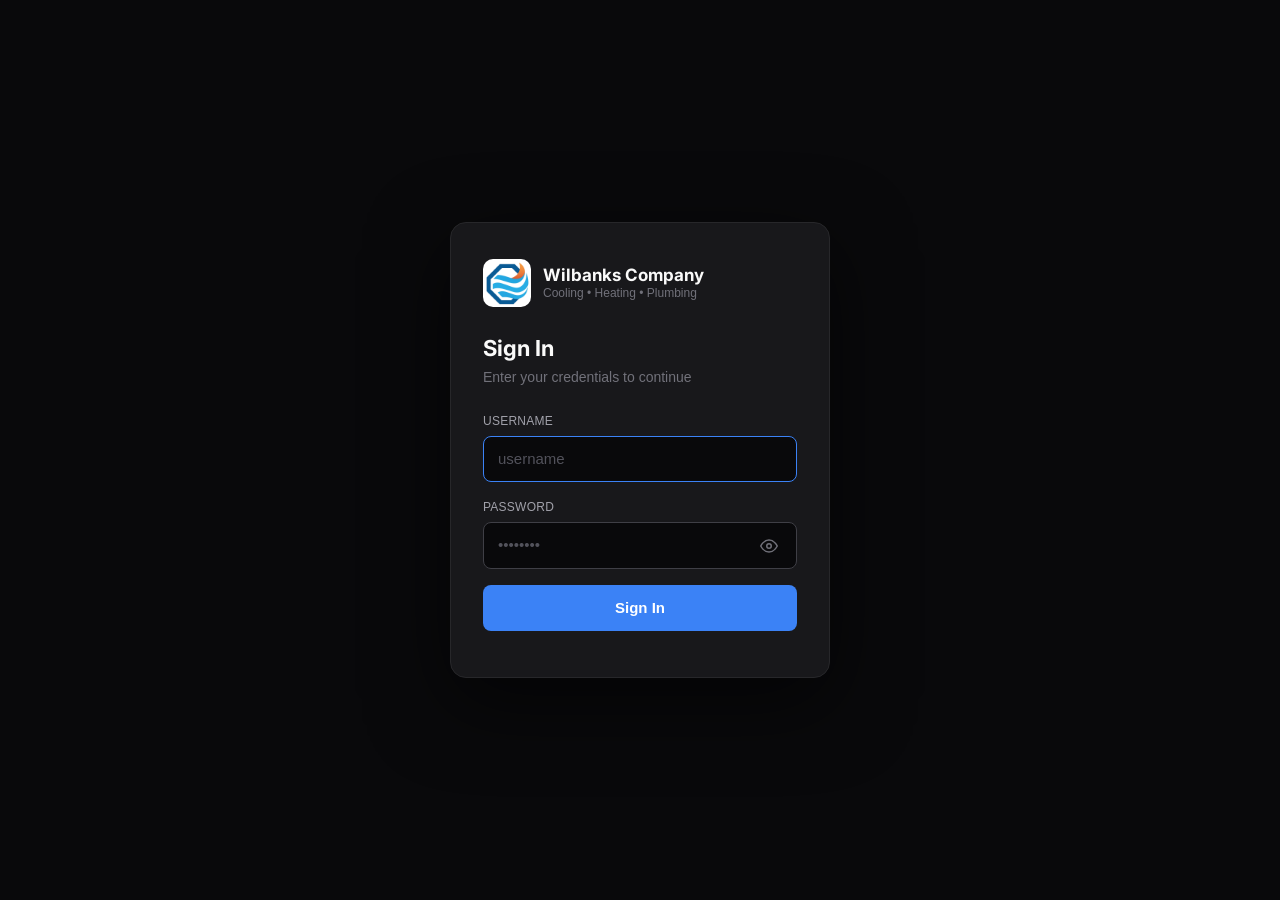
==== index.html @ 77ec9859 "Scheduler PROD v29: payment ledger (payment history, Check #, Payments tab)" ====
<!doctype html>
<html lang="en">
  <head>
    <meta charset="UTF-8" />
    <meta http-equiv="Cache-Control" content="no-cache, no-store, must-revalidate" />
    <meta http-equiv="Pragma" content="no-cache" />
    <meta http-equiv="Expires" content="0" />
    <meta name="viewport" content="width=device-width, initial-scale=1.0, maximum-scale=1" />
    <link rel="icon" type="image/png" href="./icon-192.png" />
    <link rel="apple-touch-icon" href="./apple-touch-icon.png" />
    <link rel="manifest" href="./manifest.json" />
    <meta name="apple-mobile-web-app-capable" content="yes" />
    <meta name="apple-mobile-web-app-status-bar-style" content="black-translucent" />
    <meta name="apple-mobile-web-app-title" content="Wilbanks" />
    <meta name="theme-color" content="#09090b" />
    <link rel="preconnect" href="https://fonts.googleapis.com" />
    <link rel="preconnect" href="https://fonts.gstatic.com" crossorigin />
    <link
      href="https://fonts.googleapis.com/css2?family=Architects+Daughter&family=DM+Sans:ital,opsz,wght@0,9..40,100..1000;1,9..40,100..1000&family=Fira+Code:wght@300..700&family=Geist+Mono:wght@100..900&family=Geist:wght@100..900&family=IBM+Plex+Mono:ital,wght@0,100;0,200;0,300;0,400;0,500;0,600;0,700;1,100;1,200;1,300;1,400;1,500;1,600;1,700&family=IBM+Plex+Sans:ital,wght@0,100..700;1,100..700&family=Inter:ital,opsz,wght@0,14..32,100..900;1,14..32,100..900&family=JetBrains+Mono:ital,wght@0,100..800;1,100..800&family=Libre+Baskerville:ital,wght@0,400;0,700;1,400&family=Lora:ital,wght@0,400..700;1,400..700&family=Merriweather:ital,opsz,wght@0,18..144,300..900;1,18..144,300..900&family=Montserrat:ital,wght@0,100..900;1,100..900&family=Open+Sans:ital,wght@0,300..800;1,300..800&family=Outfit:wght@100..900&family=Oxanium:wght@200..800&family=Playfair+Display:ital,wght@0,400..900;1,400..900&family=Plus+Jakarta+Sans:ital,wght@0,200..800;1,200..800&family=Poppins:ital,wght@0,100;0,200;0,300;0,400;0,500;0,600;0,700;0,800;0,900;1,100;1,200;1,300;1,400;1,500;1,600;1,700;1,800;1,900&family=Roboto+Mono:ital,wght@0,100..700;1,100..700&family=Roboto:ital,wght@0,100..900;1,100..900&family=Source+Code+Pro:ital,wght@0,200..900;1,200..900&family=Source+Serif+4:ital,opsz,wght@0,8..60,200..900;1,8..60,200..900&family=Space+Grotesk:wght@300..700&family=Space+Mono:ital,wght@0,400;0,700;1,400;1,700&display=swap"
      rel="stylesheet"
    />

    <!-- wc-v222: Pre-paint theme application from per-user cache.
         Reads wc_prefs_cache_<userId> (written by PreferencesProvider after
         server hydration). Decodes user_id from the JWT payload — no
         signature verification needed; we're only using it as a cache key,
         not for auth. Default = dark. All paths fail closed to dark so a
         missing/blocked storage layer never flashes light.
         wc-v224b: FULLY STRICT per-tab login — sessionStorage only, no
         localStorage fallback. A fresh tab will have no token here, fall
         through to default-dark, and the login screen will render. -->
    <script>
      (function () {
        document.documentElement.classList.add('dark');
        try {
          var token = sessionStorage.getItem('wc_auth_token');
          if (!token) return;
          var parts = token.split('.');
          if (parts.length !== 3) return;
          var b64 = parts[1].replace(/-/g, '+').replace(/_/g, '/');
          while (b64.length % 4) b64 += '=';
          var payload = JSON.parse(atob(b64));
          var uid = payload && (payload.id || payload.userId || payload.sub);
          if (uid == null) return;
          var cacheRaw = localStorage.getItem('wc_prefs_cache_' + uid);
          if (!cacheRaw) return;
          var cache = JSON.parse(cacheRaw);
          if (cache && cache.wc_theme === 'light') {
            document.documentElement.classList.remove('dark');
          }
        } catch (e) { /* storage blocked — stay on dark */ }
      })();
    </script>

    <!--
      ─────────────────────────────────────────────────────────────────────
      Fresh-deploy auto-update (PROD) — wc-v224e
      ─────────────────────────────────────────────────────────────────────
      THE PROBLEM (esp. installed iOS PWAs): GitHub Pages serves index.html
      with `cache-control: max-age=600`, and the service worker also caches
      index.html + the hashed bundle. On iOS the installed PWA can keep serving
      an OLD index.html (pointing at the OLD JS hash) across launches, so new
      deploys never appear without a hard refresh or a delete/reinstall.

      THE FIX: on every load, re-fetch index.html straight from the network
      (no-store) and compare the live JS bundle hash against the one THIS page
      loaded with. The JS hash changes on EVERY deploy, so this is a reliable
      freshness signal.

      When a newer hash is live we proactively (a) tell the active service
      worker to drop its caches and (b) hard-reload once (guarded by
      sessionStorage to prevent any loop). This updates installed iOS PWAs in
      place — no delete/reinstall required.
    -->
    <script>
      (function () {
        // JS bundle hash this page actually loaded with (kept in sync at deploy).
        var LOADED_JS = "index-BXRr5_lv.js";
        function clearSwCachesAndReload() {
          var done = false;
          function go() {
            if (done) return; done = true;
            location.reload();
          }
          try {
            if ('caches' in window) {
              caches.keys().then(function (keys) {
                return Promise.all(keys.map(function (k) { return caches.delete(k); }));
              }).then(go, go);
              // Safety: never hang on a stuck caches API.
              setTimeout(go, 1500);
            } else { go(); }
          } catch (e) { go(); }
        }
        try {
          var GUARD = "wc_autoreload_" + LOADED_JS;
          if (sessionStorage.getItem(GUARD)) return; // already updated this session
        } catch (e) { return; /* sessionStorage unavailable — fail open */ }
        fetch(location.pathname, { cache: "no-store" })
          .then(function (r) { return r.ok ? r.text() : null; })
          .then(function (html) {
            if (!html) return;
            var m = html.match(/assets\/(index-[A-Za-z0-9_-]+\.js)/);
            if (!m) return;
            var liveJs = m[1];
            if (liveJs && liveJs !== LOADED_JS) {
              try { sessionStorage.setItem("wc_autoreload_" + LOADED_JS, "1"); } catch (e) {}
              clearSwCachesAndReload();
            }
          })
          .catch(function () { /* network hiccup — ignore, page still works */ });
      })();
    </script>

    <script src="./auth-layer.js?v=wc-prod-v28"></script>
    <script type="module" crossorigin src="./assets/index-BXRr5_lv.js?v=1792698481wc-prod-v28"></script>
    <link rel="stylesheet" crossorigin href="./assets/index-UmzPkLa8.css?v=1792698481wc-prod-v28">
    <style>
  /* wc-v254a: PWA full-screen base only. The legacy `main { left: 256px !important;
     padding-top: 0 !important }` override was removed — it fought v251's brand-band
     layout (App.tsx <main> sets pt-[var(--wc-band-h,72px)]) and hid the Manage
     Schedule header card under the band. Sidebar + main positioning is now fully
     owned by the React app (Tailwind utilities), matching staging. */
  html, body { background: #09090b; margin: 0; padding: 0; height: 100%; touch-action: none; }
  body { position: fixed; width: 100%; height: 100%; overflow: hidden; touch-action: none; }
  #root { position: fixed; top: 0; left: 0; right: 0; bottom: 0; background: #09090b; touch-action: none; }
</style>
  </head>
  <body>
    <div id="root"></div>
  </body>
</html>
---- assets/index-UmzPkLa8.css ----
@import"https://fonts.googleapis.com/css2?family=Inter:wght@300..700&family=DM+Sans:wght@400..700&display=swap";*,:before,:after{--tw-border-spacing-x: 0;--tw-border-spacing-y: 0;--tw-translate-x: 0;--tw-translate-y: 0;--tw-rotate: 0;--tw-skew-x: 0;--tw-skew-y: 0;--tw-scale-x: 1;--tw-scale-y: 1;--tw-pan-x: ;--tw-pan-y: ;--tw-pinch-zoom: ;--tw-scroll-snap-strictness: proximity;--tw-gradient-from-position: ;--tw-gradient-via-position: ;--tw-gradient-to-position: ;--tw-ordinal: ;--tw-slashed-zero: ;--tw-numeric-figure: ;--tw-numeric-spacing: ;--tw-numeric-fraction: ;--tw-ring-inset: ;--tw-ring-offset-width: 0px;--tw-ring-offset-color: #fff;--tw-ring-color: rgb(59 130 246 / .5);--tw-ring-offset-shadow: 0 0 #0000;--tw-ring-shadow: 0 0 #0000;--tw-shadow: 0 0 #0000;--tw-shadow-colored: 0 0 #0000;--tw-blur: ;--tw-brightness: ;--tw-contrast: ;--tw-grayscale: ;--tw-hue-rotate: ;--tw-invert: ;--tw-saturate: ;--tw-sepia: ;--tw-drop-shadow: ;--tw-backdrop-blur: ;--tw-backdrop-brightness: ;--tw-backdrop-contrast: ;--tw-backdrop-grayscale: ;--tw-backdrop-hue-rotate: ;--tw-backdrop-invert: ;--tw-backdrop-opacity: ;--tw-backdrop-saturate: ;--tw-backdrop-sepia: ;--tw-contain-size: ;--tw-contain-layout: ;--tw-contain-paint: ;--tw-contain-style: }::backdrop{--tw-border-spacing-x: 0;--tw-border-spacing-y: 0;--tw-translate-x: 0;--tw-translate-y: 0;--tw-rotate: 0;--tw-skew-x: 0;--tw-skew-y: 0;--tw-scale-x: 1;--tw-scale-y: 1;--tw-pan-x: ;--tw-pan-y: ;--tw-pinch-zoom: ;--tw-scroll-snap-strictness: proximity;--tw-gradient-from-position: ;--tw-gradient-via-position: ;--tw-gradient-to-position: ;--tw-ordinal: ;--tw-slashed-zero: ;--tw-numeric-figure: ;--tw-numeric-spacing: ;--tw-numeric-fraction: ;--tw-ring-inset: ;--tw-ring-offset-width: 0px;--tw-ring-offset-color: #fff;--tw-ring-color: rgb(59 130 246 / .5);--tw-ring-offset-shadow: 0 0 #0000;--tw-ring-shadow: 0 0 #0000;--tw-shadow: 0 0 #0000;--tw-shadow-colored: 0 0 #0000;--tw-blur: ;--tw-brightness: ;--tw-contrast: ;--tw-grayscale: ;--tw-hue-rotate: ;--tw-invert: ;--tw-saturate: ;--tw-sepia: ;--tw-drop-shadow: ;--tw-backdrop-blur: ;--tw-backdrop-brightness: ;--tw-backdrop-contrast: ;--tw-backdrop-grayscale: ;--tw-backdrop-hue-rotate: ;--tw-backdrop-invert: ;--tw-backdrop-opacity: ;--tw-backdrop-saturate: ;--tw-backdrop-sepia: ;--tw-contain-size: ;--tw-contain-layout: ;--tw-contain-paint: ;--tw-contain-style: }*,:before,:after{box-sizing:border-box;border-width:0;border-style:solid;border-color:#e5e7eb}:before,:after{--tw-content: ""}html,:host{line-height:1.5;-webkit-text-size-adjust:100%;-moz-tab-size:4;-o-tab-size:4;tab-size:4;font-family:var(--font-sans);font-feature-settings:normal;font-variation-settings:normal;-webkit-tap-highlight-color:transparent}body{margin:0;line-height:inherit}hr{height:0;color:inherit;border-top-width:1px}abbr:where([title]){-webkit-text-decoration:underline dotted;text-decoration:underline dotted}h1,h2,h3,h4,h5,h6{font-size:inherit;font-weight:inherit}a{color:inherit;text-decoration:inherit}b,strong{font-weight:bolder}code,kbd,samp,pre{font-family:var(--font-mono);font-feature-settings:normal;font-variation-settings:normal;font-size:1em}small{font-size:80%}sub,sup{font-size:75%;line-height:0;position:relative;vertical-align:baseline}sub{bottom:-.25em}sup{top:-.5em}table{text-indent:0;border-color:inherit;border-collapse:collapse}button,input,optgroup,select,textarea{font-family:inherit;font-feature-settings:inherit;font-variation-settings:inherit;font-size:100%;font-weight:inherit;line-height:inherit;letter-spacing:inherit;color:inherit;margin:0;padding:0}button,select{text-transform:none}button,input:where([type=button]),input:where([type=reset]),input:where([type=submit]){-webkit-appearance:button;background-color:transparent;background-image:none}:-moz-focusring{outline:auto}:-moz-ui-invalid{box-shadow:none}progress{vertical-align:baseline}::-webkit-inner-spin-button,::-webkit-outer-spin-button{height:auto}[type=search]{-webkit-appearance:textfield;outline-offset:-2px}::-webkit-search-decoration{-webkit-appearance:none}::-webkit-file-upload-button{-webkit-appearance:button;font:inherit}summary{display:list-item}blockquote,dl,dd,h1,h2,h3,h4,h5,h6,hr,figure,p,pre{margin:0}fieldset{margin:0;padding:0}legend{padding:0}ol,ul,menu{list-style:none;margin:0;padding:0}dialog{padding:0}textarea{resize:vertical}input::-moz-placeholder,textarea::-moz-placeholder{opacity:1;color:#9ca3af}input::placeholder,textarea::placeholder{opacity:1;color:#9ca3af}button,[role=button]{cursor:pointer}:disabled{cursor:default}img,svg,video,canvas,audio,iframe,embed,object{display:block;vertical-align:middle}img,video{max-width:100%;height:auto}[hidden]:where(:not([hidden=until-found])){display:none}:root{--background: 0 0% 100%;--foreground: 214 40% 8%;--card: 0 0% 100%;--card-foreground: 214 40% 12%;--popover: 0 0% 100%;--popover-foreground: 214 40% 12%;--primary: 214 72% 28%;--primary-foreground: 0 0% 100%;--secondary: 214 20% 92%;--secondary-foreground: 214 40% 20%;--muted: 214 15% 88%;--muted-foreground: 214 15% 30%;--accent: 24 92% 50%;--accent-foreground: 0 0% 100%;--destructive: 0 72% 51%;--destructive-foreground: 0 0% 100%;--border: 214 16% 72%;--input: 214 16% 72%;--ring: 214 72% 28%;--radius: .5rem;--status-scheduled: 214 72% 28%;--status-completed: 140 60% 32%;--status-cancelled: 0 72% 51%;--hvac: 24 92% 50%;--plumbing: 199 80% 40%}.dark{--background: 214 30% 8%;--foreground: 214 10% 92%;--card: 214 25% 11%;--card-foreground: 214 10% 92%;--popover: 214 25% 11%;--popover-foreground: 214 10% 92%;--primary: 214 72% 55%;--primary-foreground: 0 0% 100%;--secondary: 214 20% 16%;--secondary-foreground: 214 10% 85%;--muted: 214 20% 15%;--muted-foreground: 214 10% 55%;--accent: 24 92% 55%;--accent-foreground: 0 0% 100%;--destructive: 0 72% 60%;--destructive-foreground: 0 0% 100%;--border: 214 20% 22%;--input: 214 20% 22%;--ring: 214 72% 55%}*{--tw-border-opacity: 1;border-color:hsl(var(--border) / var(--tw-border-opacity, 1))}body{--tw-bg-opacity: 1;background-color:hsl(var(--background) / var(--tw-bg-opacity, 1));--tw-text-opacity: 1;color:hsl(var(--foreground) / var(--tw-text-opacity, 1));font-family:DM Sans,Inter,sans-serif;-webkit-font-smoothing:antialiased}h1,h2,h3,h4,h5,h6{font-family:Inter,sans-serif;font-weight:600;line-height:1.2}.container{width:100%}@media(min-width:640px){.container{max-width:640px}}@media(min-width:768px){.container{max-width:768px}}@media(min-width:1024px){.container{max-width:1024px}}@media(min-width:1280px){.container{max-width:1280px}}@media(min-width:1536px){.container{max-width:1536px}}.sr-only{position:absolute;width:1px;height:1px;padding:0;margin:-1px;overflow:hidden;clip:rect(0,0,0,0);white-space:nowrap;border-width:0}.pointer-events-none{pointer-events:none}.pointer-events-auto{pointer-events:auto}.visible{visibility:visible}.invisible{visibility:hidden}.collapse{visibility:collapse}.static{position:static}.fixed{position:fixed}.absolute{position:absolute}.relative{position:relative}.sticky{position:sticky}.inset-0{inset:0}.inset-x-0{left:0;right:0}.inset-y-0{top:0;bottom:0}.-bottom-1{bottom:-.25rem}.-bottom-12{bottom:-3rem}.-left-12{left:-3rem}.-right-1{right:-.25rem}.-right-12{right:-3rem}.-top-12{top:-3rem}.-top-\[20px\]{top:-20px}.bottom-0{bottom:0}.bottom-2{bottom:.5rem}.left-0{left:0}.left-1{left:.25rem}.left-1\/2{left:50%}.left-2{left:.5rem}.left-3{left:.75rem}.left-64{left:16rem}.left-\[104px\]{left:104px}.left-\[50\%\]{left:50%}.right-0{right:0}.right-1{right:.25rem}.right-2{right:.5rem}.right-3{right:.75rem}.right-4{right:1rem}.top-0{top:0}.top-1{top:.25rem}.top-1\.5{top:.375rem}.top-1\/2{top:50%}.top-2{top:.5rem}.top-3{top:.75rem}.top-3\.5{top:.875rem}.top-4{top:1rem}.top-\[1px\]{top:1px}.top-\[50\%\]{top:50%}.top-\[57px\]{top:57px}.top-\[60\%\]{top:60%}.top-full{top:100%}.z-10{z-index:10}.z-20{z-index:20}.z-30{z-index:30}.z-50{z-index:50}.z-\[10000\]{z-index:10000}.z-\[1000\]{z-index:1000}.z-\[100\]{z-index:100}.z-\[120\]{z-index:120}.z-\[1\]{z-index:1}.z-\[200\]{z-index:200}.z-\[60\]{z-index:60}.z-\[90\]{z-index:90}.z-\[95\]{z-index:95}.z-\[9999\]{z-index:9999}.z-\[99\]{z-index:99}.col-span-1{grid-column:span 1 / span 1}.col-span-2{grid-column:span 2 / span 2}.col-span-5{grid-column:span 5 / span 5}.-mx-1{margin-left:-.25rem;margin-right:-.25rem}.-mx-6{margin-left:-1.5rem;margin-right:-1.5rem}.mx-1{margin-left:.25rem;margin-right:.25rem}.mx-1\.5{margin-left:.375rem;margin-right:.375rem}.mx-2{margin-left:.5rem;margin-right:.5rem}.mx-3\.5{margin-left:.875rem;margin-right:.875rem}.mx-4{margin-left:1rem;margin-right:1rem}.mx-auto{margin-left:auto;margin-right:auto}.my-0\.5{margin-top:.125rem;margin-bottom:.125rem}.my-1{margin-top:.25rem;margin-bottom:.25rem}.-mb-px{margin-bottom:-1px}.-ml-4{margin-left:-1rem}.-mt-0\.5{margin-top:-.125rem}.-mt-4{margin-top:-1rem}.-mt-6{margin-top:-1.5rem}.-mt-\[80px\]{margin-top:-80px}.mb-0\.5{margin-bottom:.125rem}.mb-1{margin-bottom:.25rem}.mb-1\.5{margin-bottom:.375rem}.mb-2{margin-bottom:.5rem}.mb-3{margin-bottom:.75rem}.mb-4{margin-bottom:1rem}.mb-5{margin-bottom:1.25rem}.mb-6{margin-bottom:1.5rem}.mb-8{margin-bottom:2rem}.ml-1{margin-left:.25rem}.ml-2{margin-left:.5rem}.ml-5{margin-left:1.25rem}.ml-auto{margin-left:auto}.mr-0\.5{margin-right:.125rem}.mr-1{margin-right:.25rem}.mr-1\.5{margin-right:.375rem}.mr-2{margin-right:.5rem}.mr-3{margin-right:.75rem}.mr-auto{margin-right:auto}.mt-0\.5{margin-top:.125rem}.mt-1{margin-top:.25rem}.mt-1\.5{margin-top:.375rem}.mt-2{margin-top:.5rem}.mt-2\.5{margin-top:.625rem}.mt-24{margin-top:6rem}.mt-3{margin-top:.75rem}.mt-4{margin-top:1rem}.mt-5{margin-top:1.25rem}.mt-6{margin-top:1.5rem}.mt-8{margin-top:2rem}.mt-auto{margin-top:auto}.line-clamp-1{overflow:hidden;display:-webkit-box;-webkit-box-orient:vertical;-webkit-line-clamp:1}.line-clamp-2{overflow:hidden;display:-webkit-box;-webkit-box-orient:vertical;-webkit-line-clamp:2}.block{display:block}.inline-block{display:inline-block}.inline{display:inline}.flex{display:flex}.inline-flex{display:inline-flex}.table{display:table}.grid{display:grid}.hidden{display:none}.aspect-square{aspect-ratio:1 / 1}.aspect-video{aspect-ratio:16 / 9}.size-4{width:1rem;height:1rem}.h-0\.5{height:.125rem}.h-1\.5{height:.375rem}.h-10{height:2.5rem}.h-11{height:2.75rem}.h-12{height:3rem}.h-16{height:4rem}.h-2{height:.5rem}.h-2\.5{height:.625rem}.h-20{height:5rem}.h-24{height:6rem}.h-28{height:7rem}.h-3{height:.75rem}.h-3\.5{height:.875rem}.h-4{height:1rem}.h-40{height:10rem}.h-5{height:1.25rem}.h-6{height:1.5rem}.h-7{height:1.75rem}.h-8{height:2rem}.h-9{height:2.25rem}.h-\[1px\]{height:1px}.h-\[var\(--radix-navigation-menu-viewport-height\)\]{height:var(--radix-navigation-menu-viewport-height)}.h-\[var\(--radix-select-trigger-height\)\]{height:var(--radix-select-trigger-height)}.h-auto{height:auto}.h-full{height:100%}.h-px{height:1px}.h-svh{height:100svh}.max-h-64{max-height:16rem}.max-h-72{max-height:18rem}.max-h-\[--radix-context-menu-content-available-height\]{max-height:var(--radix-context-menu-content-available-height)}.max-h-\[--radix-select-content-available-height\]{max-height:var(--radix-select-content-available-height)}.max-h-\[300px\]{max-height:300px}.max-h-\[360px\]{max-height:360px}.max-h-\[40vh\]{max-height:40vh}.max-h-\[50vh\]{max-height:50vh}.max-h-\[55vh\]{max-height:55vh}.max-h-\[60vh\]{max-height:60vh}.max-h-\[70vh\]{max-height:70vh}.max-h-\[80vh\]{max-height:80vh}.max-h-\[85vh\]{max-height:85vh}.max-h-\[90vh\]{max-height:90vh}.max-h-\[var\(--radix-dropdown-menu-content-available-height\)\]{max-height:var(--radix-dropdown-menu-content-available-height)}.max-h-screen{max-height:100vh}.min-h-0{min-height:0px}.min-h-10{min-height:2.5rem}.min-h-44{min-height:11rem}.min-h-64{min-height:16rem}.min-h-8{min-height:2rem}.min-h-9{min-height:2.25rem}.min-h-\[300px\]{min-height:300px}.min-h-\[32px\]{min-height:32px}.min-h-\[44px\]{min-height:44px}.min-h-\[48px\]{min-height:48px}.min-h-\[56px\]{min-height:56px}.min-h-\[60px\]{min-height:60px}.min-h-\[80px\]{min-height:80px}.min-h-full{min-height:100%}.min-h-screen{min-height:100vh}.min-h-svh{min-height:100svh}.w-0{width:0px}.w-1{width:.25rem}.w-1\.5{width:.375rem}.w-10{width:2.5rem}.w-11{width:2.75rem}.w-12{width:3rem}.w-16{width:4rem}.w-2{width:.5rem}.w-2\.5{width:.625rem}.w-20{width:5rem}.w-24{width:6rem}.w-28{width:7rem}.w-3{width:.75rem}.w-3\.5{width:.875rem}.w-3\/4{width:75%}.w-32{width:8rem}.w-36{width:9rem}.w-4{width:1rem}.w-44{width:11rem}.w-48{width:12rem}.w-5{width:1.25rem}.w-6{width:1.5rem}.w-60{width:15rem}.w-64{width:16rem}.w-7{width:1.75rem}.w-72{width:18rem}.w-8{width:2rem}.w-9{width:2.25rem}.w-\[100px\]{width:100px}.w-\[104px\]{width:104px}.w-\[1px\]{width:1px}.w-\[260px\]{width:260px}.w-\[280px\]{width:280px}.w-\[3px\]{width:3px}.w-\[var\(--sidebar-width\)\]{width:var(--sidebar-width)}.w-auto{width:auto}.w-fit{width:-moz-fit-content;width:fit-content}.w-full{width:100%}.w-max{width:-moz-max-content;width:max-content}.w-px{width:1px}.min-w-0{min-width:0px}.min-w-10{min-width:2.5rem}.min-w-11{min-width:2.75rem}.min-w-48{min-width:12rem}.min-w-5{min-width:1.25rem}.min-w-9{min-width:2.25rem}.min-w-\[120px\]{min-width:120px}.min-w-\[12rem\]{min-width:12rem}.min-w-\[200px\]{min-width:200px}.min-w-\[44px\]{min-width:44px}.min-w-\[56px\]{min-width:56px}.min-w-\[8rem\]{min-width:8rem}.min-w-\[var\(--radix-select-trigger-width\)\]{min-width:var(--radix-select-trigger-width)}.max-w-2xl{max-width:42rem}.max-w-3xl{max-width:48rem}.max-w-4xl{max-width:56rem}.max-w-6xl{max-width:72rem}.max-w-7xl{max-width:80rem}.max-w-\[120px\]{max-width:120px}.max-w-\[140px\]{max-width:140px}.max-w-\[160px\]{max-width:160px}.max-w-\[180px\]{max-width:180px}.max-w-\[200px\]{max-width:200px}.max-w-\[55\%\]{max-width:55%}.max-w-\[85\%\]{max-width:85%}.max-w-\[var\(--skeleton-width\)\]{max-width:var(--skeleton-width)}.max-w-full{max-width:100%}.max-w-lg{max-width:32rem}.max-w-max{max-width:-moz-max-content;max-width:max-content}.max-w-md{max-width:28rem}.max-w-sm{max-width:24rem}.max-w-xs{max-width:20rem}.flex-1{flex:1 1 0%}.flex-shrink{flex-shrink:1}.flex-shrink-0{flex-shrink:0}.shrink{flex-shrink:1}.shrink-0{flex-shrink:0}.grow{flex-grow:1}.grow-0{flex-grow:0}.basis-full{flex-basis:100%}.caption-bottom{caption-side:bottom}.border-collapse{border-collapse:collapse}.origin-\[--radix-context-menu-content-transform-origin\]{transform-origin:var(--radix-context-menu-content-transform-origin)}.origin-\[--radix-dropdown-menu-content-transform-origin\]{transform-origin:var(--radix-dropdown-menu-content-transform-origin)}.origin-\[--radix-hover-card-content-transform-origin\]{transform-origin:var(--radix-hover-card-content-transform-origin)}.origin-\[--radix-menubar-content-transform-origin\]{transform-origin:var(--radix-menubar-content-transform-origin)}.origin-\[--radix-popover-content-transform-origin\]{transform-origin:var(--radix-popover-content-transform-origin)}.origin-\[--radix-select-content-transform-origin\]{transform-origin:var(--radix-select-content-transform-origin)}.origin-\[--radix-tooltip-content-transform-origin\]{transform-origin:var(--radix-tooltip-content-transform-origin)}.-translate-x-1\/2{--tw-translate-x: -50%;transform:translate(var(--tw-translate-x),var(--tw-translate-y)) rotate(var(--tw-rotate)) skew(var(--tw-skew-x)) skewY(var(--tw-skew-y)) scaleX(var(--tw-scale-x)) scaleY(var(--tw-scale-y))}.-translate-x-px{--tw-translate-x: -1px;transform:translate(var(--tw-translate-x),var(--tw-translate-y)) rotate(var(--tw-rotate)) skew(var(--tw-skew-x)) skewY(var(--tw-skew-y)) scaleX(var(--tw-scale-x)) scaleY(var(--tw-scale-y))}.-translate-y-1\/2{--tw-translate-y: -50%;transform:translate(var(--tw-translate-x),var(--tw-translate-y)) rotate(var(--tw-rotate)) skew(var(--tw-skew-x)) skewY(var(--tw-skew-y)) scaleX(var(--tw-scale-x)) scaleY(var(--tw-scale-y))}.translate-x-0{--tw-translate-x: 0px;transform:translate(var(--tw-translate-x),var(--tw-translate-y)) rotate(var(--tw-rotate)) skew(var(--tw-skew-x)) skewY(var(--tw-skew-y)) scaleX(var(--tw-scale-x)) scaleY(var(--tw-scale-y))}.translate-x-0\.5{--tw-translate-x: .125rem;transform:translate(var(--tw-translate-x),var(--tw-translate-y)) rotate(var(--tw-rotate)) skew(var(--tw-skew-x)) skewY(var(--tw-skew-y)) scaleX(var(--tw-scale-x)) scaleY(var(--tw-scale-y))}.translate-x-5{--tw-translate-x: 1.25rem;transform:translate(var(--tw-translate-x),var(--tw-translate-y)) rotate(var(--tw-rotate)) skew(var(--tw-skew-x)) skewY(var(--tw-skew-y)) scaleX(var(--tw-scale-x)) scaleY(var(--tw-scale-y))}.translate-x-\[-50\%\]{--tw-translate-x: -50%;transform:translate(var(--tw-translate-x),var(--tw-translate-y)) rotate(var(--tw-rotate)) skew(var(--tw-skew-x)) skewY(var(--tw-skew-y)) scaleX(var(--tw-scale-x)) scaleY(var(--tw-scale-y))}.translate-x-px{--tw-translate-x: 1px;transform:translate(var(--tw-translate-x),var(--tw-translate-y)) rotate(var(--tw-rotate)) skew(var(--tw-skew-x)) skewY(var(--tw-skew-y)) scaleX(var(--tw-scale-x)) scaleY(var(--tw-scale-y))}.translate-y-\[-50\%\]{--tw-translate-y: -50%;transform:translate(var(--tw-translate-x),var(--tw-translate-y)) rotate(var(--tw-rotate)) skew(var(--tw-skew-x)) skewY(var(--tw-skew-y)) scaleX(var(--tw-scale-x)) scaleY(var(--tw-scale-y))}.rotate-45{--tw-rotate: 45deg;transform:translate(var(--tw-translate-x),var(--tw-translate-y)) rotate(var(--tw-rotate)) skew(var(--tw-skew-x)) skewY(var(--tw-skew-y)) scaleX(var(--tw-scale-x)) scaleY(var(--tw-scale-y))}.rotate-90{--tw-rotate: 90deg;transform:translate(var(--tw-translate-x),var(--tw-translate-y)) rotate(var(--tw-rotate)) skew(var(--tw-skew-x)) skewY(var(--tw-skew-y)) scaleX(var(--tw-scale-x)) scaleY(var(--tw-scale-y))}.scale-110{--tw-scale-x: 1.1;--tw-scale-y: 1.1;transform:translate(var(--tw-translate-x),var(--tw-translate-y)) rotate(var(--tw-rotate)) skew(var(--tw-skew-x)) skewY(var(--tw-skew-y)) scaleX(var(--tw-scale-x)) scaleY(var(--tw-scale-y))}.transform{transform:translate(var(--tw-translate-x),var(--tw-translate-y)) rotate(var(--tw-rotate)) skew(var(--tw-skew-x)) skewY(var(--tw-skew-y)) scaleX(var(--tw-scale-x)) scaleY(var(--tw-scale-y))}@keyframes pulse{50%{opacity:.5}}.animate-pulse{animation:pulse 2s cubic-bezier(.4,0,.6,1) infinite}@keyframes spin{to{transform:rotate(360deg)}}.animate-spin{animation:spin 1s linear infinite}.cursor-default{cursor:default}.cursor-grab{cursor:grab}.cursor-move{cursor:move}.cursor-not-allowed{cursor:not-allowed}.cursor-pointer{cursor:pointer}.touch-none{touch-action:none}.touch-pan-y{--tw-pan-y: pan-y;touch-action:var(--tw-pan-x) var(--tw-pan-y) var(--tw-pinch-zoom)}.select-none{-webkit-user-select:none;-moz-user-select:none;user-select:none}.resize-none{resize:none}.resize{resize:both}.list-inside{list-style-position:inside}.list-decimal{list-style-type:decimal}.list-disc{list-style-type:disc}.list-none{list-style-type:none}.grid-cols-1{grid-template-columns:repeat(1,minmax(0,1fr))}.grid-cols-10{grid-template-columns:repeat(10,minmax(0,1fr))}.grid-cols-12{grid-template-columns:repeat(12,minmax(0,1fr))}.grid-cols-2{grid-template-columns:repeat(2,minmax(0,1fr))}.grid-cols-3{grid-template-columns:repeat(3,minmax(0,1fr))}.grid-cols-5{grid-template-columns:repeat(5,minmax(0,1fr))}.grid-cols-6{grid-template-columns:repeat(6,minmax(0,1fr))}.grid-cols-7{grid-template-columns:repeat(7,minmax(0,1fr))}.grid-cols-8{grid-template-columns:repeat(8,minmax(0,1fr))}.grid-cols-\[1\.6fr_0\.8fr_0\.9fr_0\.9fr_1fr_1\.6fr_1\.4fr\]{grid-template-columns:1.6fr .8fr .9fr .9fr 1fr 1.6fr 1.4fr}.grid-cols-\[100px_1\.6fr_110px_90px_100px_1\.2fr_110px\]{grid-template-columns:100px 1.6fr 110px 90px 100px 1.2fr 110px}.grid-cols-\[1fr_60px_90px\]{grid-template-columns:1fr 60px 90px}.grid-cols-\[80px_1fr_1fr\]{grid-template-columns:80px 1fr 1fr}.flex-row{flex-direction:row}.flex-col{flex-direction:column}.flex-col-reverse{flex-direction:column-reverse}.flex-wrap{flex-wrap:wrap}.items-start{align-items:flex-start}.items-end{align-items:flex-end}.items-center{align-items:center}.items-baseline{align-items:baseline}.items-stretch{align-items:stretch}.justify-start{justify-content:flex-start}.justify-end{justify-content:flex-end}.justify-center{justify-content:center}.justify-between{justify-content:space-between}.justify-evenly{justify-content:space-evenly}.gap-0\.5{gap:.125rem}.gap-1{gap:.25rem}.gap-1\.5{gap:.375rem}.gap-2{gap:.5rem}.gap-2\.5{gap:.625rem}.gap-3{gap:.75rem}.gap-4{gap:1rem}.gap-6{gap:1.5rem}.gap-\[2px\]{gap:2px}.gap-x-2{-moz-column-gap:.5rem;column-gap:.5rem}.gap-x-3{-moz-column-gap:.75rem;column-gap:.75rem}.gap-x-4{-moz-column-gap:1rem;column-gap:1rem}.gap-y-0\.5{row-gap:.125rem}.gap-y-1{row-gap:.25rem}.gap-y-1\.5{row-gap:.375rem}.gap-y-2{row-gap:.5rem}.space-x-1>:not([hidden])~:not([hidden]){--tw-space-x-reverse: 0;margin-right:calc(.25rem * var(--tw-space-x-reverse));margin-left:calc(.25rem * calc(1 - var(--tw-space-x-reverse)))}.space-x-4>:not([hidden])~:not([hidden]){--tw-space-x-reverse: 0;margin-right:calc(1rem * var(--tw-space-x-reverse));margin-left:calc(1rem * calc(1 - var(--tw-space-x-reverse)))}.space-y-0>:not([hidden])~:not([hidden]){--tw-space-y-reverse: 0;margin-top:calc(0px * calc(1 - var(--tw-space-y-reverse)));margin-bottom:calc(0px * var(--tw-space-y-reverse))}.space-y-0\.5>:not([hidden])~:not([hidden]){--tw-space-y-reverse: 0;margin-top:calc(.125rem * calc(1 - var(--tw-space-y-reverse)));margin-bottom:calc(.125rem * var(--tw-space-y-reverse))}.space-y-1>:not([hidden])~:not([hidden]){--tw-space-y-reverse: 0;margin-top:calc(.25rem * calc(1 - var(--tw-space-y-reverse)));margin-bottom:calc(.25rem * var(--tw-space-y-reverse))}.space-y-1\.5>:not([hidden])~:not([hidden]){--tw-space-y-reverse: 0;margin-top:calc(.375rem * calc(1 - var(--tw-space-y-reverse)));margin-bottom:calc(.375rem * var(--tw-space-y-reverse))}.space-y-2>:not([hidden])~:not([hidden]){--tw-space-y-reverse: 0;margin-top:calc(.5rem * calc(1 - var(--tw-space-y-reverse)));margin-bottom:calc(.5rem * var(--tw-space-y-reverse))}.space-y-3>:not([hidden])~:not([hidden]){--tw-space-y-reverse: 0;margin-top:calc(.75rem * calc(1 - var(--tw-space-y-reverse)));margin-bottom:calc(.75rem * var(--tw-space-y-reverse))}.space-y-4>:not([hidden])~:not([hidden]){--tw-space-y-reverse: 0;margin-top:calc(1rem * calc(1 - var(--tw-space-y-reverse)));margin-bottom:calc(1rem * var(--tw-space-y-reverse))}.space-y-5>:not([hidden])~:not([hidden]){--tw-space-y-reverse: 0;margin-top:calc(1.25rem * calc(1 - var(--tw-space-y-reverse)));margin-bottom:calc(1.25rem * var(--tw-space-y-reverse))}.space-y-6>:not([hidden])~:not([hidden]){--tw-space-y-reverse: 0;margin-top:calc(1.5rem * calc(1 - var(--tw-space-y-reverse)));margin-bottom:calc(1.5rem * var(--tw-space-y-reverse))}.space-y-8>:not([hidden])~:not([hidden]){--tw-space-y-reverse: 0;margin-top:calc(2rem * calc(1 - var(--tw-space-y-reverse)));margin-bottom:calc(2rem * var(--tw-space-y-reverse))}.divide-y>:not([hidden])~:not([hidden]){--tw-divide-y-reverse: 0;border-top-width:calc(1px * calc(1 - var(--tw-divide-y-reverse)));border-bottom-width:calc(1px * var(--tw-divide-y-reverse))}.divide-border>:not([hidden])~:not([hidden]){--tw-divide-opacity: 1;border-color:hsl(var(--border) / var(--tw-divide-opacity, 1))}.self-start{align-self:flex-start}.self-end{align-self:flex-end}.self-center{align-self:center}.overflow-auto{overflow:auto}.overflow-hidden{overflow:hidden}.overflow-visible{overflow:visible}.overflow-x-auto{overflow-x:auto}.overflow-y-auto{overflow-y:auto}.overflow-x-hidden{overflow-x:hidden}.truncate{overflow:hidden;text-overflow:ellipsis;white-space:nowrap}.whitespace-nowrap{white-space:nowrap}.whitespace-pre-line{white-space:pre-line}.whitespace-pre-wrap{white-space:pre-wrap}.break-words{overflow-wrap:break-word}.break-all{word-break:break-all}.rounded{border-radius:.25rem}.rounded-2xl{border-radius:1rem}.rounded-\[2px\]{border-radius:2px}.rounded-\[inherit\]{border-radius:inherit}.rounded-full{border-radius:9999px}.rounded-lg{border-radius:.5625rem}.rounded-md{border-radius:.375rem}.rounded-sm{border-radius:.1875rem}.rounded-xl{border-radius:.75rem}.rounded-l-md{border-top-left-radius:.375rem;border-bottom-left-radius:.375rem}.rounded-r{border-top-right-radius:.25rem;border-bottom-right-radius:.25rem}.rounded-r-md{border-top-right-radius:.375rem;border-bottom-right-radius:.375rem}.rounded-t-\[10px\]{border-top-left-radius:10px;border-top-right-radius:10px}.rounded-tl-sm{border-top-left-radius:.1875rem}.border{border-width:1px}.border-0{border-width:0px}.border-2{border-width:2px}.border-\[1\.5px\]{border-width:1.5px}.border-y{border-top-width:1px;border-bottom-width:1px}.border-b{border-bottom-width:1px}.border-b-2{border-bottom-width:2px}.border-l{border-left-width:1px}.border-l-2{border-left-width:2px}.border-l-4{border-left-width:4px}.border-r{border-right-width:1px}.border-r-4{border-right-width:4px}.border-t{border-top-width:1px}.border-dashed{border-style:dashed}.border-\[\#ff10f0\]{--tw-border-opacity: 1;border-color:rgb(255 16 240 / var(--tw-border-opacity, 1))}.border-\[--color-border\]{border-color:var(--color-border)}.border-amber-200{--tw-border-opacity: 1;border-color:rgb(253 230 138 / var(--tw-border-opacity, 1))}.border-amber-300{--tw-border-opacity: 1;border-color:rgb(252 211 77 / var(--tw-border-opacity, 1))}.border-amber-500{--tw-border-opacity: 1;border-color:rgb(245 158 11 / var(--tw-border-opacity, 1))}.border-amber-500\/20{border-color:#f59e0b33}.border-amber-500\/30{border-color:#f59e0b4d}.border-amber-500\/40{border-color:#f59e0b66}.border-blue-200{--tw-border-opacity: 1;border-color:rgb(191 219 254 / var(--tw-border-opacity, 1))}.border-blue-300{--tw-border-opacity: 1;border-color:rgb(147 197 253 / var(--tw-border-opacity, 1))}.border-blue-500{--tw-border-opacity: 1;border-color:rgb(59 130 246 / var(--tw-border-opacity, 1))}.border-blue-500\/20{border-color:#3b82f633}.border-blue-500\/30{border-color:#3b82f64d}.border-blue-600{--tw-border-opacity: 1;border-color:rgb(37 99 235 / var(--tw-border-opacity, 1))}.border-border{--tw-border-opacity: 1;border-color:hsl(var(--border) / var(--tw-border-opacity, 1))}.border-border\/40{border-color:hsl(var(--border) / .4)}.border-border\/50{border-color:hsl(var(--border) / .5)}.border-border\/60{border-color:hsl(var(--border) / .6)}.border-card{--tw-border-opacity: 1;border-color:hsl(var(--card) / var(--tw-border-opacity, 1))}.border-card-border{--tw-border-opacity: 1;border-color:hsl(var(--card-border) / var(--tw-border-opacity, 1))}.border-current{border-color:currentColor}.border-destructive{--tw-border-opacity: 1;border-color:hsl(var(--destructive) / var(--tw-border-opacity, 1))}.border-destructive-border{border-color:var(--destructive-border)}.border-destructive\/30{border-color:hsl(var(--destructive) / .3)}.border-destructive\/40{border-color:hsl(var(--destructive) / .4)}.border-destructive\/50{border-color:hsl(var(--destructive) / .5)}.border-emerald-200{--tw-border-opacity: 1;border-color:rgb(167 243 208 / var(--tw-border-opacity, 1))}.border-emerald-500\/20{border-color:#10b98133}.border-emerald-500\/30{border-color:#10b9814d}.border-emerald-500\/40{border-color:#10b98166}.border-emerald-500\/50{border-color:#10b98180}.border-green-500\/30{border-color:#22c55e4d}.border-green-500\/40{border-color:#22c55e66}.border-green-500\/50{border-color:#22c55e80}.border-green-600{--tw-border-opacity: 1;border-color:rgb(22 163 74 / var(--tw-border-opacity, 1))}.border-input{--tw-border-opacity: 1;border-color:hsl(var(--input) / var(--tw-border-opacity, 1))}.border-orange-200{--tw-border-opacity: 1;border-color:rgb(254 215 170 / var(--tw-border-opacity, 1))}.border-primary{--tw-border-opacity: 1;border-color:hsl(var(--primary) / var(--tw-border-opacity, 1))}.border-primary-border{border-color:var(--primary-border)}.border-primary\/20{border-color:hsl(var(--primary) / .2)}.border-primary\/30{border-color:hsl(var(--primary) / .3)}.border-primary\/40{border-color:hsl(var(--primary) / .4)}.border-purple-200{--tw-border-opacity: 1;border-color:rgb(233 213 255 / var(--tw-border-opacity, 1))}.border-purple-500\/30{border-color:#a855f74d}.border-red-200{--tw-border-opacity: 1;border-color:rgb(254 202 202 / var(--tw-border-opacity, 1))}.border-red-500{--tw-border-opacity: 1;border-color:rgb(239 68 68 / var(--tw-border-opacity, 1))}.border-red-500\/30{border-color:#ef44444d}.border-red-600{--tw-border-opacity: 1;border-color:rgb(220 38 38 / var(--tw-border-opacity, 1))}.border-rose-200{--tw-border-opacity: 1;border-color:rgb(254 205 211 / var(--tw-border-opacity, 1))}.border-secondary-border{border-color:var(--secondary-border)}.border-sidebar-border{--tw-border-opacity: 1;border-color:hsl(var(--sidebar-border) / var(--tw-border-opacity, 1))}.border-sky-500\/40{border-color:#0ea5e966}.border-slate-600{--tw-border-opacity: 1;border-color:rgb(71 85 105 / var(--tw-border-opacity, 1))}.border-transparent{border-color:transparent}.border-white{--tw-border-opacity: 1;border-color:rgb(255 255 255 / var(--tw-border-opacity, 1))}.border-white\/10{border-color:#ffffff1a}.border-yellow-200{--tw-border-opacity: 1;border-color:rgb(254 240 138 / var(--tw-border-opacity, 1))}.border-zinc-200{--tw-border-opacity: 1;border-color:rgb(228 228 231 / var(--tw-border-opacity, 1))}.border-zinc-300{--tw-border-opacity: 1;border-color:rgb(212 212 216 / var(--tw-border-opacity, 1))}.border-l-blue-500\/60{border-left-color:#3b82f699}.border-l-emerald-500\/60{border-left-color:#10b98199}.border-l-transparent{border-left-color:transparent}.border-t-transparent{border-top-color:transparent}.bg-\[\#22c55e\]{--tw-bg-opacity: 1;background-color:rgb(34 197 94 / var(--tw-bg-opacity, 1))}.bg-\[\#2CA01C\]{--tw-bg-opacity: 1;background-color:rgb(44 160 28 / var(--tw-bg-opacity, 1))}.bg-\[\#2CA01C\]\/10{background-color:#2ca01c1a}.bg-\[\#8b5cf6\]{--tw-bg-opacity: 1;background-color:rgb(139 92 246 / var(--tw-bg-opacity, 1))}.bg-\[\#ef4444\]{--tw-bg-opacity: 1;background-color:rgb(239 68 68 / var(--tw-bg-opacity, 1))}.bg-\[\#f59e0b\]{--tw-bg-opacity: 1;background-color:rgb(245 158 11 / var(--tw-bg-opacity, 1))}.bg-\[--color-bg\]{background-color:var(--color-bg)}.bg-accent{--tw-bg-opacity: 1;background-color:hsl(var(--accent) / var(--tw-bg-opacity, 1))}.bg-amber-100{--tw-bg-opacity: 1;background-color:rgb(254 243 199 / var(--tw-bg-opacity, 1))}.bg-amber-200{--tw-bg-opacity: 1;background-color:rgb(253 230 138 / var(--tw-bg-opacity, 1))}.bg-amber-50{--tw-bg-opacity: 1;background-color:rgb(255 251 235 / var(--tw-bg-opacity, 1))}.bg-amber-50\/50{background-color:#fffbeb80}.bg-amber-500\/10{background-color:#f59e0b1a}.bg-amber-500\/15{background-color:#f59e0b26}.bg-amber-500\/5{background-color:#f59e0b0d}.bg-background{--tw-bg-opacity: 1;background-color:hsl(var(--background) / var(--tw-bg-opacity, 1))}.bg-background\/95{background-color:hsl(var(--background) / .95)}.bg-black{--tw-bg-opacity: 1;background-color:rgb(0 0 0 / var(--tw-bg-opacity, 1))}.bg-black\/30{background-color:#0000004d}.bg-black\/50{background-color:#00000080}.bg-black\/60{background-color:#0009}.bg-black\/80{background-color:#000c}.bg-blue-100{--tw-bg-opacity: 1;background-color:rgb(219 234 254 / var(--tw-bg-opacity, 1))}.bg-blue-500{--tw-bg-opacity: 1;background-color:rgb(59 130 246 / var(--tw-bg-opacity, 1))}.bg-blue-500\/10{background-color:#3b82f61a}.bg-blue-500\/15{background-color:#3b82f626}.bg-blue-500\/20{background-color:#3b82f633}.bg-blue-500\/5{background-color:#3b82f60d}.bg-blue-600{--tw-bg-opacity: 1;background-color:rgb(37 99 235 / var(--tw-bg-opacity, 1))}.bg-border{--tw-bg-opacity: 1;background-color:hsl(var(--border) / var(--tw-bg-opacity, 1))}.bg-border\/50{background-color:hsl(var(--border) / .5)}.bg-card{--tw-bg-opacity: 1;background-color:hsl(var(--card) / var(--tw-bg-opacity, 1))}.bg-card\/50{background-color:hsl(var(--card) / .5)}.bg-card\/95{background-color:hsl(var(--card) / .95)}.bg-destructive{--tw-bg-opacity: 1;background-color:hsl(var(--destructive) / var(--tw-bg-opacity, 1))}.bg-destructive\/10{background-color:hsl(var(--destructive) / .1)}.bg-destructive\/15{background-color:hsl(var(--destructive) / .15)}.bg-destructive\/5{background-color:hsl(var(--destructive) / .05)}.bg-emerald-100{--tw-bg-opacity: 1;background-color:rgb(209 250 229 / var(--tw-bg-opacity, 1))}.bg-emerald-500\/10{background-color:#10b9811a}.bg-emerald-500\/5{background-color:#10b9810d}.bg-emerald-600{--tw-bg-opacity: 1;background-color:rgb(5 150 105 / var(--tw-bg-opacity, 1))}.bg-foreground{--tw-bg-opacity: 1;background-color:hsl(var(--foreground) / var(--tw-bg-opacity, 1))}.bg-gray-50{--tw-bg-opacity: 1;background-color:rgb(249 250 251 / var(--tw-bg-opacity, 1))}.bg-gray-500\/15{background-color:#6b728026}.bg-green-100{--tw-bg-opacity: 1;background-color:rgb(220 252 231 / var(--tw-bg-opacity, 1))}.bg-green-50\/30{background-color:#f0fdf44d}.bg-green-500\/15{background-color:#22c55e26}.bg-green-500\/20{background-color:#22c55e33}.bg-green-500\/5{background-color:#22c55e0d}.bg-green-600{--tw-bg-opacity: 1;background-color:rgb(22 163 74 / var(--tw-bg-opacity, 1))}.bg-muted{--tw-bg-opacity: 1;background-color:hsl(var(--muted) / var(--tw-bg-opacity, 1))}.bg-muted-foreground\/50{background-color:hsl(var(--muted-foreground) / .5)}.bg-muted\/20{background-color:hsl(var(--muted) / .2)}.bg-muted\/30{background-color:hsl(var(--muted) / .3)}.bg-muted\/40{background-color:hsl(var(--muted) / .4)}.bg-muted\/50{background-color:hsl(var(--muted) / .5)}.bg-muted\/60{background-color:hsl(var(--muted) / .6)}.bg-orange-100{--tw-bg-opacity: 1;background-color:rgb(255 237 213 / var(--tw-bg-opacity, 1))}.bg-orange-100\/70{background-color:#ffedd5b3}.bg-orange-200{--tw-bg-opacity: 1;background-color:rgb(254 215 170 / var(--tw-bg-opacity, 1))}.bg-orange-50\/50{background-color:#fff7ed80}.bg-popover{--tw-bg-opacity: 1;background-color:hsl(var(--popover) / var(--tw-bg-opacity, 1))}.bg-primary{--tw-bg-opacity: 1;background-color:hsl(var(--primary) / var(--tw-bg-opacity, 1))}.bg-primary\/10{background-color:hsl(var(--primary) / .1)}.bg-primary\/15{background-color:hsl(var(--primary) / .15)}.bg-primary\/5{background-color:hsl(var(--primary) / .05)}.bg-primary\/70{background-color:hsl(var(--primary) / .7)}.bg-purple-100{--tw-bg-opacity: 1;background-color:rgb(243 232 255 / var(--tw-bg-opacity, 1))}.bg-purple-500\/10{background-color:#a855f71a}.bg-purple-500\/15{background-color:#a855f726}.bg-red-100{--tw-bg-opacity: 1;background-color:rgb(254 226 226 / var(--tw-bg-opacity, 1))}.bg-red-200{--tw-bg-opacity: 1;background-color:rgb(254 202 202 / var(--tw-bg-opacity, 1))}.bg-red-50\/60{background-color:#fef2f299}.bg-red-500\/10{background-color:#ef44441a}.bg-red-500\/15{background-color:#ef444426}.bg-red-500\/5{background-color:#ef44440d}.bg-red-600{--tw-bg-opacity: 1;background-color:rgb(220 38 38 / var(--tw-bg-opacity, 1))}.bg-rose-100{--tw-bg-opacity: 1;background-color:rgb(255 228 230 / var(--tw-bg-opacity, 1))}.bg-secondary{--tw-bg-opacity: 1;background-color:hsl(var(--secondary) / var(--tw-bg-opacity, 1))}.bg-sidebar{--tw-bg-opacity: 1;background-color:hsl(var(--sidebar) / var(--tw-bg-opacity, 1))}.bg-sidebar-border{--tw-bg-opacity: 1;background-color:hsl(var(--sidebar-border) / var(--tw-bg-opacity, 1))}.bg-sky-100{--tw-bg-opacity: 1;background-color:rgb(224 242 254 / var(--tw-bg-opacity, 1))}.bg-sky-50\/60{background-color:#f0f9ff99}.bg-sky-600{--tw-bg-opacity: 1;background-color:rgb(2 132 199 / var(--tw-bg-opacity, 1))}.bg-slate-600{--tw-bg-opacity: 1;background-color:rgb(71 85 105 / var(--tw-bg-opacity, 1))}.bg-slate-800{--tw-bg-opacity: 1;background-color:rgb(30 41 59 / var(--tw-bg-opacity, 1))}.bg-transparent{background-color:transparent}.bg-white{--tw-bg-opacity: 1;background-color:rgb(255 255 255 / var(--tw-bg-opacity, 1))}.bg-yellow-100{--tw-bg-opacity: 1;background-color:rgb(254 249 195 / var(--tw-bg-opacity, 1))}.bg-yellow-500{--tw-bg-opacity: 1;background-color:rgb(234 179 8 / var(--tw-bg-opacity, 1))}.bg-yellow-500\/20{background-color:#eab30833}.bg-zinc-50{--tw-bg-opacity: 1;background-color:rgb(250 250 250 / var(--tw-bg-opacity, 1))}.fill-current{fill:currentColor}.object-contain{-o-object-fit:contain;object-fit:contain}.object-cover{-o-object-fit:cover;object-fit:cover}.p-0{padding:0}.p-0\.5{padding:.125rem}.p-1{padding:.25rem}.p-1\.5{padding:.375rem}.p-10{padding:2.5rem}.p-2{padding:.5rem}.p-2\.5{padding:.625rem}.p-3{padding:.75rem}.p-4{padding:1rem}.p-5{padding:1.25rem}.p-6{padding:1.5rem}.p-8{padding:2rem}.p-\[1px\]{padding:1px}.px-1{padding-left:.25rem;padding-right:.25rem}.px-1\.5{padding-left:.375rem;padding-right:.375rem}.px-2{padding-left:.5rem;padding-right:.5rem}.px-2\.5{padding-left:.625rem;padding-right:.625rem}.px-3{padding-left:.75rem;padding-right:.75rem}.px-4{padding-left:1rem;padding-right:1rem}.px-5{padding-left:1.25rem;padding-right:1.25rem}.px-6{padding-left:1.5rem;padding-right:1.5rem}.px-8{padding-left:2rem;padding-right:2rem}.py-0{padding-top:0;padding-bottom:0}.py-0\.5{padding-top:.125rem;padding-bottom:.125rem}.py-1{padding-top:.25rem;padding-bottom:.25rem}.py-1\.5{padding-top:.375rem;padding-bottom:.375rem}.py-10{padding-top:2.5rem;padding-bottom:2.5rem}.py-16{padding-top:4rem;padding-bottom:4rem}.py-2{padding-top:.5rem;padding-bottom:.5rem}.py-2\.5{padding-top:.625rem;padding-bottom:.625rem}.py-20{padding-top:5rem;padding-bottom:5rem}.py-3{padding-top:.75rem;padding-bottom:.75rem}.py-3\.5{padding-top:.875rem;padding-bottom:.875rem}.py-4{padding-top:1rem;padding-bottom:1rem}.py-5{padding-top:1.25rem;padding-bottom:1.25rem}.py-6{padding-top:1.5rem;padding-bottom:1.5rem}.py-8{padding-top:2rem;padding-bottom:2rem}.pb-0{padding-bottom:0}.pb-0\.5{padding-bottom:.125rem}.pb-1{padding-bottom:.25rem}.pb-1\.5{padding-bottom:.375rem}.pb-2{padding-bottom:.5rem}.pb-24{padding-bottom:6rem}.pb-3{padding-bottom:.75rem}.pb-4{padding-bottom:1rem}.pb-6{padding-bottom:1.5rem}.pb-\[180px\]{padding-bottom:180px}.pl-0\.5{padding-left:.125rem}.pl-1{padding-left:.25rem}.pl-2{padding-left:.5rem}.pl-2\.5{padding-left:.625rem}.pl-3{padding-left:.75rem}.pl-4{padding-left:1rem}.pl-5{padding-left:1.25rem}.pl-6{padding-left:1.5rem}.pl-8{padding-left:2rem}.pl-9{padding-left:2.25rem}.pr-1{padding-right:.25rem}.pr-2{padding-right:.5rem}.pr-2\.5{padding-right:.625rem}.pr-3{padding-right:.75rem}.pr-8{padding-right:2rem}.pr-9{padding-right:2.25rem}.pt-0{padding-top:0}.pt-0\.5{padding-top:.125rem}.pt-1{padding-top:.25rem}.pt-2{padding-top:.5rem}.pt-2\.5{padding-top:.625rem}.pt-3{padding-top:.75rem}.pt-4{padding-top:1rem}.pt-5{padding-top:1.25rem}.pt-6{padding-top:1.5rem}.pt-7{padding-top:1.75rem}.pt-\[80px\]{padding-top:80px}.text-left{text-align:left}.text-center{text-align:center}.text-right{text-align:right}.align-top{vertical-align:top}.align-middle{vertical-align:middle}.font-mono{font-family:var(--font-mono)}.text-2xl{font-size:1.5rem;line-height:2rem}.text-\[0\.8rem\]{font-size:.8rem}.text-\[10px\]{font-size:10px}.text-\[11px\]{font-size:11px}.text-\[12px\]{font-size:12px}.text-\[13px\]{font-size:13px}.text-\[9px\]{font-size:9px}.text-base{font-size:1rem;line-height:1.5rem}.text-lg{font-size:1.125rem;line-height:1.75rem}.text-sm{font-size:.875rem;line-height:1.25rem}.text-xl{font-size:1.25rem;line-height:1.75rem}.text-xs{font-size:.75rem;line-height:1rem}.font-black{font-weight:900}.font-bold{font-weight:700}.font-extrabold{font-weight:800}.font-medium{font-weight:500}.font-normal{font-weight:400}.font-semibold{font-weight:600}.uppercase{text-transform:uppercase}.lowercase{text-transform:lowercase}.capitalize{text-transform:capitalize}.italic{font-style:italic}.tabular-nums{--tw-numeric-spacing: tabular-nums;font-variant-numeric:var(--tw-ordinal) var(--tw-slashed-zero) var(--tw-numeric-figure) var(--tw-numeric-spacing) var(--tw-numeric-fraction)}.leading-none{line-height:1}.leading-relaxed{line-height:1.625}.leading-snug{line-height:1.375}.leading-tight{line-height:1.25}.tracking-tight{letter-spacing:-.025em}.tracking-wide{letter-spacing:.025em}.tracking-wider{letter-spacing:.05em}.tracking-widest{letter-spacing:.1em}.text-\[\#2CA01C\]{--tw-text-opacity: 1;color:rgb(44 160 28 / var(--tw-text-opacity, 1))}.text-accent{--tw-text-opacity: 1;color:hsl(var(--accent) / var(--tw-text-opacity, 1))}.text-accent-foreground{--tw-text-opacity: 1;color:hsl(var(--accent-foreground) / var(--tw-text-opacity, 1))}.text-amber-400{--tw-text-opacity: 1;color:rgb(251 191 36 / var(--tw-text-opacity, 1))}.text-amber-500{--tw-text-opacity: 1;color:rgb(245 158 11 / var(--tw-text-opacity, 1))}.text-amber-600{--tw-text-opacity: 1;color:rgb(217 119 6 / var(--tw-text-opacity, 1))}.text-amber-700{--tw-text-opacity: 1;color:rgb(180 83 9 / var(--tw-text-opacity, 1))}.text-amber-900{--tw-text-opacity: 1;color:rgb(120 53 15 / var(--tw-text-opacity, 1))}.text-black{--tw-text-opacity: 1;color:rgb(0 0 0 / var(--tw-text-opacity, 1))}.text-blue-400{--tw-text-opacity: 1;color:rgb(96 165 250 / var(--tw-text-opacity, 1))}.text-blue-500{--tw-text-opacity: 1;color:rgb(59 130 246 / var(--tw-text-opacity, 1))}.text-blue-600{--tw-text-opacity: 1;color:rgb(37 99 235 / var(--tw-text-opacity, 1))}.text-blue-700{--tw-text-opacity: 1;color:rgb(29 78 216 / var(--tw-text-opacity, 1))}.text-blue-800{--tw-text-opacity: 1;color:rgb(30 64 175 / var(--tw-text-opacity, 1))}.text-card-foreground{--tw-text-opacity: 1;color:hsl(var(--card-foreground) / var(--tw-text-opacity, 1))}.text-current{color:currentColor}.text-destructive{--tw-text-opacity: 1;color:hsl(var(--destructive) / var(--tw-text-opacity, 1))}.text-destructive-foreground{--tw-text-opacity: 1;color:hsl(var(--destructive-foreground) / var(--tw-text-opacity, 1))}.text-emerald-300{--tw-text-opacity: 1;color:rgb(110 231 183 / var(--tw-text-opacity, 1))}.text-emerald-400{--tw-text-opacity: 1;color:rgb(52 211 153 / var(--tw-text-opacity, 1))}.text-emerald-500{--tw-text-opacity: 1;color:rgb(16 185 129 / var(--tw-text-opacity, 1))}.text-emerald-800{--tw-text-opacity: 1;color:rgb(6 95 70 / var(--tw-text-opacity, 1))}.text-foreground{--tw-text-opacity: 1;color:hsl(var(--foreground) / var(--tw-text-opacity, 1))}.text-foreground\/50{color:hsl(var(--foreground) / .5)}.text-foreground\/80{color:hsl(var(--foreground) / .8)}.text-foreground\/90{color:hsl(var(--foreground) / .9)}.text-gray-600{--tw-text-opacity: 1;color:rgb(75 85 99 / var(--tw-text-opacity, 1))}.text-gray-700{--tw-text-opacity: 1;color:rgb(55 65 81 / var(--tw-text-opacity, 1))}.text-gray-900{--tw-text-opacity: 1;color:rgb(17 24 39 / var(--tw-text-opacity, 1))}.text-green-400{--tw-text-opacity: 1;color:rgb(74 222 128 / var(--tw-text-opacity, 1))}.text-green-500{--tw-text-opacity: 1;color:rgb(34 197 94 / var(--tw-text-opacity, 1))}.text-green-600{--tw-text-opacity: 1;color:rgb(22 163 74 / var(--tw-text-opacity, 1))}.text-green-700{--tw-text-opacity: 1;color:rgb(21 128 61 / var(--tw-text-opacity, 1))}.text-green-800{--tw-text-opacity: 1;color:rgb(22 101 52 / var(--tw-text-opacity, 1))}.text-muted-foreground{--tw-text-opacity: 1;color:hsl(var(--muted-foreground) / var(--tw-text-opacity, 1))}.text-muted-foreground\/30{color:hsl(var(--muted-foreground) / .3)}.text-muted-foreground\/40{color:hsl(var(--muted-foreground) / .4)}.text-muted-foreground\/70{color:hsl(var(--muted-foreground) / .7)}.text-muted-foreground\/80{color:hsl(var(--muted-foreground) / .8)}.text-orange-400{--tw-text-opacity: 1;color:rgb(251 146 60 / var(--tw-text-opacity, 1))}.text-orange-900{--tw-text-opacity: 1;color:rgb(124 45 18 / var(--tw-text-opacity, 1))}.text-popover-foreground{--tw-text-opacity: 1;color:hsl(var(--popover-foreground) / var(--tw-text-opacity, 1))}.text-primary{--tw-text-opacity: 1;color:hsl(var(--primary) / var(--tw-text-opacity, 1))}.text-primary-foreground{--tw-text-opacity: 1;color:hsl(var(--primary-foreground) / var(--tw-text-opacity, 1))}.text-primary\/60{color:hsl(var(--primary) / .6)}.text-purple-400{--tw-text-opacity: 1;color:rgb(192 132 252 / var(--tw-text-opacity, 1))}.text-purple-500{--tw-text-opacity: 1;color:rgb(168 85 247 / var(--tw-text-opacity, 1))}.text-purple-800{--tw-text-opacity: 1;color:rgb(107 33 168 / var(--tw-text-opacity, 1))}.text-red-300{--tw-text-opacity: 1;color:rgb(252 165 165 / var(--tw-text-opacity, 1))}.text-red-400{--tw-text-opacity: 1;color:rgb(248 113 113 / var(--tw-text-opacity, 1))}.text-red-500{--tw-text-opacity: 1;color:rgb(239 68 68 / var(--tw-text-opacity, 1))}.text-red-600{--tw-text-opacity: 1;color:rgb(220 38 38 / var(--tw-text-opacity, 1))}.text-red-700{--tw-text-opacity: 1;color:rgb(185 28 28 / var(--tw-text-opacity, 1))}.text-red-800{--tw-text-opacity: 1;color:rgb(153 27 27 / var(--tw-text-opacity, 1))}.text-red-900{--tw-text-opacity: 1;color:rgb(127 29 29 / var(--tw-text-opacity, 1))}.text-rose-500{--tw-text-opacity: 1;color:rgb(244 63 94 / var(--tw-text-opacity, 1))}.text-rose-800{--tw-text-opacity: 1;color:rgb(159 18 57 / var(--tw-text-opacity, 1))}.text-secondary-foreground{--tw-text-opacity: 1;color:hsl(var(--secondary-foreground) / var(--tw-text-opacity, 1))}.text-sidebar-foreground{--tw-text-opacity: 1;color:hsl(var(--sidebar-foreground) / var(--tw-text-opacity, 1))}.text-sidebar-foreground\/70{color:hsl(var(--sidebar-foreground) / .7)}.text-sky-200{--tw-text-opacity: 1;color:rgb(186 230 253 / var(--tw-text-opacity, 1))}.text-sky-400{--tw-text-opacity: 1;color:rgb(56 189 248 / var(--tw-text-opacity, 1))}.text-sky-500{--tw-text-opacity: 1;color:rgb(14 165 233 / var(--tw-text-opacity, 1))}.text-sky-600{--tw-text-opacity: 1;color:rgb(2 132 199 / var(--tw-text-opacity, 1))}.text-sky-800{--tw-text-opacity: 1;color:rgb(7 89 133 / var(--tw-text-opacity, 1))}.text-slate-400{--tw-text-opacity: 1;color:rgb(148 163 184 / var(--tw-text-opacity, 1))}.text-violet-500{--tw-text-opacity: 1;color:rgb(139 92 246 / var(--tw-text-opacity, 1))}.text-white{--tw-text-opacity: 1;color:rgb(255 255 255 / var(--tw-text-opacity, 1))}.text-yellow-400{--tw-text-opacity: 1;color:rgb(250 204 21 / var(--tw-text-opacity, 1))}.text-yellow-500{--tw-text-opacity: 1;color:rgb(234 179 8 / var(--tw-text-opacity, 1))}.text-yellow-900{--tw-text-opacity: 1;color:rgb(113 63 18 / var(--tw-text-opacity, 1))}.text-zinc-400{--tw-text-opacity: 1;color:rgb(161 161 170 / var(--tw-text-opacity, 1))}.text-zinc-500{--tw-text-opacity: 1;color:rgb(113 113 122 / var(--tw-text-opacity, 1))}.text-zinc-700{--tw-text-opacity: 1;color:rgb(63 63 70 / var(--tw-text-opacity, 1))}.text-zinc-800{--tw-text-opacity: 1;color:rgb(39 39 42 / var(--tw-text-opacity, 1))}.underline{text-decoration-line:underline}.line-through{text-decoration-line:line-through}.decoration-primary\/40{text-decoration-color:hsl(var(--primary) / .4)}.underline-offset-2{text-underline-offset:2px}.accent-emerald-600{accent-color:#059669}.accent-primary{accent-color:hsl(var(--primary) / 1)}.opacity-0{opacity:0}.opacity-20{opacity:.2}.opacity-30{opacity:.3}.opacity-40{opacity:.4}.opacity-50{opacity:.5}.opacity-60{opacity:.6}.opacity-70{opacity:.7}.opacity-75{opacity:.75}.opacity-80{opacity:.8}.opacity-90{opacity:.9}.shadow{--tw-shadow: 0 1px 3px 0 rgb(0 0 0 / .1), 0 1px 2px -1px rgb(0 0 0 / .1);--tw-shadow-colored: 0 1px 3px 0 var(--tw-shadow-color), 0 1px 2px -1px var(--tw-shadow-color);box-shadow:var(--tw-ring-offset-shadow, 0 0 #0000),var(--tw-ring-shadow, 0 0 #0000),var(--tw-shadow)}.shadow-2xl{--tw-shadow: 0 25px 50px -12px rgb(0 0 0 / .25);--tw-shadow-colored: 0 25px 50px -12px var(--tw-shadow-color);box-shadow:var(--tw-ring-offset-shadow, 0 0 #0000),var(--tw-ring-shadow, 0 0 #0000),var(--tw-shadow)}.shadow-\[0_-2px_8px_0_rgba\(0\,0\,0\,0\.12\)\]{--tw-shadow: 0 -2px 8px 0 rgba(0,0,0,.12);--tw-shadow-colored: 0 -2px 8px 0 var(--tw-shadow-color);box-shadow:var(--tw-ring-offset-shadow, 0 0 #0000),var(--tw-ring-shadow, 0 0 #0000),var(--tw-shadow)}.shadow-\[0_0_0_1px_hsl\(var\(--sidebar-border\)\)\]{--tw-shadow: 0 0 0 1px hsl(var(--sidebar-border));--tw-shadow-colored: 0 0 0 1px var(--tw-shadow-color);box-shadow:var(--tw-ring-offset-shadow, 0 0 #0000),var(--tw-ring-shadow, 0 0 #0000),var(--tw-shadow)}.shadow-lg{--tw-shadow: 0 10px 15px -3px rgb(0 0 0 / .1), 0 4px 6px -4px rgb(0 0 0 / .1);--tw-shadow-colored: 0 10px 15px -3px var(--tw-shadow-color), 0 4px 6px -4px var(--tw-shadow-color);box-shadow:var(--tw-ring-offset-shadow, 0 0 #0000),var(--tw-ring-shadow, 0 0 #0000),var(--tw-shadow)}.shadow-md{--tw-shadow: 0 4px 6px -1px rgb(0 0 0 / .1), 0 2px 4px -2px rgb(0 0 0 / .1);--tw-shadow-colored: 0 4px 6px -1px var(--tw-shadow-color), 0 2px 4px -2px var(--tw-shadow-color);box-shadow:var(--tw-ring-offset-shadow, 0 0 #0000),var(--tw-ring-shadow, 0 0 #0000),var(--tw-shadow)}.shadow-none{--tw-shadow: 0 0 #0000;--tw-shadow-colored: 0 0 #0000;box-shadow:var(--tw-ring-offset-shadow, 0 0 #0000),var(--tw-ring-shadow, 0 0 #0000),var(--tw-shadow)}.shadow-sm{--tw-shadow: 0 1px 2px 0 rgb(0 0 0 / .05);--tw-shadow-colored: 0 1px 2px 0 var(--tw-shadow-color);box-shadow:var(--tw-ring-offset-shadow, 0 0 #0000),var(--tw-ring-shadow, 0 0 #0000),var(--tw-shadow)}.shadow-xl{--tw-shadow: 0 20px 25px -5px rgb(0 0 0 / .1), 0 8px 10px -6px rgb(0 0 0 / .1);--tw-shadow-colored: 0 20px 25px -5px var(--tw-shadow-color), 0 8px 10px -6px var(--tw-shadow-color);box-shadow:var(--tw-ring-offset-shadow, 0 0 #0000),var(--tw-ring-shadow, 0 0 #0000),var(--tw-shadow)}.outline-none{outline:2px solid transparent;outline-offset:2px}.outline{outline-style:solid}.outline-2{outline-width:2px}.outline-offset-2{outline-offset:2px}.outline-transparent{outline-color:transparent}.ring{--tw-ring-offset-shadow: var(--tw-ring-inset) 0 0 0 var(--tw-ring-offset-width) var(--tw-ring-offset-color);--tw-ring-shadow: var(--tw-ring-inset) 0 0 0 calc(3px + var(--tw-ring-offset-width)) var(--tw-ring-color);box-shadow:var(--tw-ring-offset-shadow),var(--tw-ring-shadow),var(--tw-shadow, 0 0 #0000)}.ring-0{--tw-ring-offset-shadow: var(--tw-ring-inset) 0 0 0 var(--tw-ring-offset-width) var(--tw-ring-offset-color);--tw-ring-shadow: var(--tw-ring-inset) 0 0 0 calc(0px + var(--tw-ring-offset-width)) var(--tw-ring-color);box-shadow:var(--tw-ring-offset-shadow),var(--tw-ring-shadow),var(--tw-shadow, 0 0 #0000)}.ring-1{--tw-ring-offset-shadow: var(--tw-ring-inset) 0 0 0 var(--tw-ring-offset-width) var(--tw-ring-offset-color);--tw-ring-shadow: var(--tw-ring-inset) 0 0 0 calc(1px + var(--tw-ring-offset-width)) var(--tw-ring-color);box-shadow:var(--tw-ring-offset-shadow),var(--tw-ring-shadow),var(--tw-shadow, 0 0 #0000)}.ring-2{--tw-ring-offset-shadow: var(--tw-ring-inset) 0 0 0 var(--tw-ring-offset-width) var(--tw-ring-offset-color);--tw-ring-shadow: var(--tw-ring-inset) 0 0 0 calc(2px + var(--tw-ring-offset-width)) var(--tw-ring-color);box-shadow:var(--tw-ring-offset-shadow),var(--tw-ring-shadow),var(--tw-shadow, 0 0 #0000)}.ring-inset{--tw-ring-inset: inset}.ring-accent{--tw-ring-opacity: 1;--tw-ring-color: hsl(var(--accent) / var(--tw-ring-opacity, 1))}.ring-accent\/60{--tw-ring-color: hsl(var(--accent) / .6)}.ring-border{--tw-ring-opacity: 1;--tw-ring-color: hsl(var(--border) / var(--tw-ring-opacity, 1))}.ring-foreground{--tw-ring-opacity: 1;--tw-ring-color: hsl(var(--foreground) / var(--tw-ring-opacity, 1))}.ring-primary{--tw-ring-opacity: 1;--tw-ring-color: hsl(var(--primary) / var(--tw-ring-opacity, 1))}.ring-ring{--tw-ring-opacity: 1;--tw-ring-color: hsl(var(--ring) / var(--tw-ring-opacity, 1))}.ring-sidebar-ring{--tw-ring-opacity: 1;--tw-ring-color: hsl(var(--sidebar-ring) / var(--tw-ring-opacity, 1))}.ring-yellow-400{--tw-ring-opacity: 1;--tw-ring-color: rgb(250 204 21 / var(--tw-ring-opacity, 1))}.ring-offset-1{--tw-ring-offset-width: 1px}.ring-offset-2{--tw-ring-offset-width: 2px}.ring-offset-background{--tw-ring-offset-color: hsl(var(--background) / 1)}.blur{--tw-blur: blur(8px);filter:var(--tw-blur) var(--tw-brightness) var(--tw-contrast) var(--tw-grayscale) var(--tw-hue-rotate) var(--tw-invert) var(--tw-saturate) var(--tw-sepia) var(--tw-drop-shadow)}.drop-shadow{--tw-drop-shadow: drop-shadow(0 1px 2px rgb(0 0 0 / .1)) drop-shadow(0 1px 1px rgb(0 0 0 / .06));filter:var(--tw-blur) var(--tw-brightness) var(--tw-contrast) var(--tw-grayscale) var(--tw-hue-rotate) var(--tw-invert) var(--tw-saturate) var(--tw-sepia) var(--tw-drop-shadow)}.filter{filter:var(--tw-blur) var(--tw-brightness) var(--tw-contrast) var(--tw-grayscale) var(--tw-hue-rotate) var(--tw-invert) var(--tw-saturate) var(--tw-sepia) var(--tw-drop-shadow)}.backdrop-blur{--tw-backdrop-blur: blur(8px);-webkit-backdrop-filter:var(--tw-backdrop-blur) var(--tw-backdrop-brightness) var(--tw-backdrop-contrast) var(--tw-backdrop-grayscale) var(--tw-backdrop-hue-rotate) var(--tw-backdrop-invert) var(--tw-backdrop-opacity) var(--tw-backdrop-saturate) var(--tw-backdrop-sepia);backdrop-filter:var(--tw-backdrop-blur) var(--tw-backdrop-brightness) var(--tw-backdrop-contrast) var(--tw-backdrop-grayscale) var(--tw-backdrop-hue-rotate) var(--tw-backdrop-invert) var(--tw-backdrop-opacity) var(--tw-backdrop-saturate) var(--tw-backdrop-sepia)}.backdrop-blur-sm{--tw-backdrop-blur: blur(4px);-webkit-backdrop-filter:var(--tw-backdrop-blur) var(--tw-backdrop-brightness) var(--tw-backdrop-contrast) var(--tw-backdrop-grayscale) var(--tw-backdrop-hue-rotate) var(--tw-backdrop-invert) var(--tw-backdrop-opacity) var(--tw-backdrop-saturate) var(--tw-backdrop-sepia);backdrop-filter:var(--tw-backdrop-blur) var(--tw-backdrop-brightness) var(--tw-backdrop-contrast) var(--tw-backdrop-grayscale) var(--tw-backdrop-hue-rotate) var(--tw-backdrop-invert) var(--tw-backdrop-opacity) var(--tw-backdrop-saturate) var(--tw-backdrop-sepia)}.backdrop-filter{-webkit-backdrop-filter:var(--tw-backdrop-blur) var(--tw-backdrop-brightness) var(--tw-backdrop-contrast) var(--tw-backdrop-grayscale) var(--tw-backdrop-hue-rotate) var(--tw-backdrop-invert) var(--tw-backdrop-opacity) var(--tw-backdrop-saturate) var(--tw-backdrop-sepia);backdrop-filter:var(--tw-backdrop-blur) var(--tw-backdrop-brightness) var(--tw-backdrop-contrast) var(--tw-backdrop-grayscale) var(--tw-backdrop-hue-rotate) var(--tw-backdrop-invert) var(--tw-backdrop-opacity) var(--tw-backdrop-saturate) var(--tw-backdrop-sepia)}.transition{transition-property:color,background-color,border-color,text-decoration-color,fill,stroke,opacity,box-shadow,transform,filter,backdrop-filter;transition-timing-function:cubic-bezier(.4,0,.2,1);transition-duration:.15s}.transition-\[left\,right\,width\]{transition-property:left,right,width;transition-timing-function:cubic-bezier(.4,0,.2,1);transition-duration:.15s}.transition-\[margin\,opacity\]{transition-property:margin,opacity;transition-timing-function:cubic-bezier(.4,0,.2,1);transition-duration:.15s}.transition-\[width\,height\,padding\]{transition-property:width,height,padding;transition-timing-function:cubic-bezier(.4,0,.2,1);transition-duration:.15s}.transition-\[width\]{transition-property:width;transition-timing-function:cubic-bezier(.4,0,.2,1);transition-duration:.15s}.transition-all{transition-property:all;transition-timing-function:cubic-bezier(.4,0,.2,1);transition-duration:.15s}.transition-colors{transition-property:color,background-color,border-color,text-decoration-color,fill,stroke;transition-timing-function:cubic-bezier(.4,0,.2,1);transition-duration:.15s}.transition-opacity{transition-property:opacity;transition-timing-function:cubic-bezier(.4,0,.2,1);transition-duration:.15s}.transition-transform{transition-property:transform;transition-timing-function:cubic-bezier(.4,0,.2,1);transition-duration:.15s}.duration-1000{transition-duration:1s}.duration-200{transition-duration:.2s}.duration-300{transition-duration:.3s}.ease-in-out{transition-timing-function:cubic-bezier(.4,0,.2,1)}.ease-linear{transition-timing-function:linear}.ease-out{transition-timing-function:cubic-bezier(0,0,.2,1)}@keyframes enter{0%{opacity:var(--tw-enter-opacity, 1);transform:translate3d(var(--tw-enter-translate-x, 0),var(--tw-enter-translate-y, 0),0) scale3d(var(--tw-enter-scale, 1),var(--tw-enter-scale, 1),var(--tw-enter-scale, 1)) rotate(var(--tw-enter-rotate, 0))}}@keyframes exit{to{opacity:var(--tw-exit-opacity, 1);transform:translate3d(var(--tw-exit-translate-x, 0),var(--tw-exit-translate-y, 0),0) scale3d(var(--tw-exit-scale, 1),var(--tw-exit-scale, 1),var(--tw-exit-scale, 1)) rotate(var(--tw-exit-rotate, 0))}}.animate-in{animation-name:enter;animation-duration:.15s;--tw-enter-opacity: initial;--tw-enter-scale: initial;--tw-enter-rotate: initial;--tw-enter-translate-x: initial;--tw-enter-translate-y: initial}.fade-in-0{--tw-enter-opacity: 0}.fade-in-80{--tw-enter-opacity: .8}.zoom-in-95{--tw-enter-scale: .95}.duration-1000{animation-duration:1s}.duration-200{animation-duration:.2s}.duration-300{animation-duration:.3s}.ease-in-out{animation-timing-function:cubic-bezier(.4,0,.2,1)}.ease-linear{animation-timing-function:linear}.ease-out{animation-timing-function:cubic-bezier(0,0,.2,1)}.running{animation-play-state:running}.\[-webkit-overflow-scrolling\:touch\]{-webkit-overflow-scrolling:touch}.\[border-color\:var\(--badge-outline\)\]{border-color:var(--badge-outline)}.\[border-color\:var\(--button-outline\)\]{border-color:var(--button-outline)}.\[scroll-padding-bottom\:120px\]{scroll-padding-bottom:120px}.\[scroll-padding-top\:120px\]{scroll-padding-top:120px}::-webkit-scrollbar{width:6px}::-webkit-scrollbar-track{background:hsl(var(--muted))}::-webkit-scrollbar-thumb{background:hsl(var(--border));border-radius:3px}.safe-top{padding-top:env(safe-area-inset-top,0px)}.safe-bottom{padding-bottom:env(safe-area-inset-bottom,16px)}.field-app .text-muted-foreground,.field-app .text-muted,.field-app [class*=text-muted]{color:#fff!important}.field-app .text-muted-foreground.opacity-40,.field-app .text-muted-foreground.opacity-50,.field-app .text-muted-foreground.opacity-60,.field-app [class*=text-muted].opacity-40,.field-app [class*=text-muted].opacity-50,.field-app [class*=text-muted].opacity-60{color:#fff!important;opacity:1!important}@media(max-width:767px){header.fixed.top-0{padding-top:calc(.75rem + env(safe-area-inset-top,0px))}.top-\[57px\]{top:calc(57px + env(safe-area-inset-top,0px))!important}main.pt-\[80px\]{padding-top:calc(80px + env(safe-area-inset-top,0px))!important}}button,a{-webkit-tap-highlight-color:transparent}.no-scrollbar::-webkit-scrollbar{display:none}.no-scrollbar{-ms-overflow-style:none;scrollbar-width:none}@media(max-width:767px){input,textarea,select{font-size:16px!important}}.dark input[type=date],.dark input[type=time],.dark input[type=datetime-local],.dark input[type=month],.dark input[type=week]{color-scheme:dark}.dark input[type=date]::-webkit-calendar-picker-indicator,.dark input[type=time]::-webkit-calendar-picker-indicator,.dark input[type=datetime-local]::-webkit-calendar-picker-indicator,.dark input[type=month]::-webkit-calendar-picker-indicator,.dark input[type=week]::-webkit-calendar-picker-indicator{cursor:pointer}.dark select{color-scheme:dark}.file\:border-0::file-selector-button{border-width:0px}.file\:bg-transparent::file-selector-button{background-color:transparent}.file\:text-sm::file-selector-button{font-size:.875rem;line-height:1.25rem}.file\:font-medium::file-selector-button{font-weight:500}.file\:text-foreground::file-selector-button{--tw-text-opacity: 1;color:hsl(var(--foreground) / var(--tw-text-opacity, 1))}.placeholder\:text-muted-foreground::-moz-placeholder{--tw-text-opacity: 1;color:hsl(var(--muted-foreground) / var(--tw-text-opacity, 1))}.placeholder\:text-muted-foreground::placeholder{--tw-text-opacity: 1;color:hsl(var(--muted-foreground) / var(--tw-text-opacity, 1))}.placeholder\:text-muted-foreground\/60::-moz-placeholder{color:hsl(var(--muted-foreground) / .6)}.placeholder\:text-muted-foreground\/60::placeholder{color:hsl(var(--muted-foreground) / .6)}.after\:pointer-events-none:after{content:var(--tw-content);pointer-events:none}.after\:absolute:after{content:var(--tw-content);position:absolute}.after\:-inset-2:after{content:var(--tw-content);inset:-.5rem}.after\:inset-0:after{content:var(--tw-content);inset:0}.after\:inset-y-0:after{content:var(--tw-content);top:0;bottom:0}.after\:bottom-1:after{content:var(--tw-content);bottom:.25rem}.after\:left-1\/2:after{content:var(--tw-content);left:50%}.after\:block:after{content:var(--tw-content);display:block}.after\:h-1:after{content:var(--tw-content);height:.25rem}.after\:w-1:after{content:var(--tw-content);width:.25rem}.after\:w-\[2px\]:after{content:var(--tw-content);width:2px}.after\:-translate-x-1\/2:after{content:var(--tw-content);--tw-translate-x: -50%;transform:translate(var(--tw-translate-x),var(--tw-translate-y)) rotate(var(--tw-rotate)) skew(var(--tw-skew-x)) skewY(var(--tw-skew-y)) scaleX(var(--tw-scale-x)) scaleY(var(--tw-scale-y))}.after\:rounded-full:after{content:var(--tw-content);border-radius:9999px}.after\:border:after{content:var(--tw-content);border-width:1px}.after\:border-black\/10:after{content:var(--tw-content);border-color:#0000001a}.after\:bg-amber-500:after{content:var(--tw-content);--tw-bg-opacity: 1;background-color:rgb(245 158 11 / var(--tw-bg-opacity, 1))}.after\:content-\[\'\'\]:after{--tw-content: "";content:var(--tw-content)}.first\:rounded-l-md:first-child{border-top-left-radius:.375rem;border-bottom-left-radius:.375rem}.first\:border-l:first-child{border-left-width:1px}.last\:mb-0:last-child{margin-bottom:0}.last\:rounded-r-md:last-child{border-top-right-radius:.375rem;border-bottom-right-radius:.375rem}.last\:border-0:last-child{border-width:0px}.last\:border-b-0:last-child{border-bottom-width:0px}.last\:border-r-0:last-child{border-right-width:0px}.focus-within\:relative:focus-within{position:relative}.focus-within\:z-20:focus-within{z-index:20}.hover\:scale-110:hover{--tw-scale-x: 1.1;--tw-scale-y: 1.1;transform:translate(var(--tw-translate-x),var(--tw-translate-y)) rotate(var(--tw-rotate)) skew(var(--tw-skew-x)) skewY(var(--tw-skew-y)) scaleX(var(--tw-scale-x)) scaleY(var(--tw-scale-y))}.hover\:border-blue-300:hover{--tw-border-opacity: 1;border-color:rgb(147 197 253 / var(--tw-border-opacity, 1))}.hover\:border-blue-400\/60:hover{border-color:#60a5fa99}.hover\:border-blue-600:hover{--tw-border-opacity: 1;border-color:rgb(37 99 235 / var(--tw-border-opacity, 1))}.hover\:border-border:hover{--tw-border-opacity: 1;border-color:hsl(var(--border) / var(--tw-border-opacity, 1))}.hover\:border-primary:hover{--tw-border-opacity: 1;border-color:hsl(var(--primary) / var(--tw-border-opacity, 1))}.hover\:border-primary\/40:hover{border-color:hsl(var(--primary) / .4)}.hover\:border-primary\/50:hover{border-color:hsl(var(--primary) / .5)}.hover\:border-sky-400\/40:hover{border-color:#38bdf866}.hover\:border-sky-500\/40:hover{border-color:#0ea5e966}.hover\:border-white:hover{--tw-border-opacity: 1;border-color:rgb(255 255 255 / var(--tw-border-opacity, 1))}.hover\:bg-\[\#238016\]:hover{--tw-bg-opacity: 1;background-color:rgb(35 128 22 / var(--tw-bg-opacity, 1))}.hover\:bg-accent:hover{--tw-bg-opacity: 1;background-color:hsl(var(--accent) / var(--tw-bg-opacity, 1))}.hover\:bg-accent\/25:hover{background-color:hsl(var(--accent) / .25)}.hover\:bg-amber-500\/10:hover{background-color:#f59e0b1a}.hover\:bg-blue-50:hover{--tw-bg-opacity: 1;background-color:rgb(239 246 255 / var(--tw-bg-opacity, 1))}.hover\:bg-blue-600:hover{--tw-bg-opacity: 1;background-color:rgb(37 99 235 / var(--tw-bg-opacity, 1))}.hover\:bg-destructive\/10:hover{background-color:hsl(var(--destructive) / .1)}.hover\:bg-destructive\/90:hover{background-color:hsl(var(--destructive) / .9)}.hover\:bg-emerald-500:hover{--tw-bg-opacity: 1;background-color:rgb(16 185 129 / var(--tw-bg-opacity, 1))}.hover\:bg-emerald-500\/10:hover{background-color:#10b9811a}.hover\:bg-emerald-700:hover{--tw-bg-opacity: 1;background-color:rgb(4 120 87 / var(--tw-bg-opacity, 1))}.hover\:bg-green-700:hover{--tw-bg-opacity: 1;background-color:rgb(21 128 61 / var(--tw-bg-opacity, 1))}.hover\:bg-muted:hover{--tw-bg-opacity: 1;background-color:hsl(var(--muted) / var(--tw-bg-opacity, 1))}.hover\:bg-muted\/20:hover{background-color:hsl(var(--muted) / .2)}.hover\:bg-muted\/30:hover{background-color:hsl(var(--muted) / .3)}.hover\:bg-muted\/40:hover{background-color:hsl(var(--muted) / .4)}.hover\:bg-muted\/50:hover{background-color:hsl(var(--muted) / .5)}.hover\:bg-muted\/60:hover{background-color:hsl(var(--muted) / .6)}.hover\:bg-muted\/70:hover{background-color:hsl(var(--muted) / .7)}.hover\:bg-muted\/80:hover{background-color:hsl(var(--muted) / .8)}.hover\:bg-primary:hover{--tw-bg-opacity: 1;background-color:hsl(var(--primary) / var(--tw-bg-opacity, 1))}.hover\:bg-primary\/10:hover{background-color:hsl(var(--primary) / .1)}.hover\:bg-primary\/15:hover{background-color:hsl(var(--primary) / .15)}.hover\:bg-primary\/20:hover{background-color:hsl(var(--primary) / .2)}.hover\:bg-primary\/5:hover{background-color:hsl(var(--primary) / .05)}.hover\:bg-primary\/90:hover{background-color:hsl(var(--primary) / .9)}.hover\:bg-red-500\/10:hover{background-color:#ef44441a}.hover\:bg-secondary:hover{--tw-bg-opacity: 1;background-color:hsl(var(--secondary) / var(--tw-bg-opacity, 1))}.hover\:bg-sidebar-accent:hover{--tw-bg-opacity: 1;background-color:hsl(var(--sidebar-accent) / var(--tw-bg-opacity, 1))}.hover\:bg-sky-500\/10:hover{background-color:#0ea5e91a}.hover\:bg-sky-700:hover{--tw-bg-opacity: 1;background-color:rgb(3 105 161 / var(--tw-bg-opacity, 1))}.hover\:bg-yellow-400:hover{--tw-bg-opacity: 1;background-color:rgb(250 204 21 / var(--tw-bg-opacity, 1))}.hover\:bg-zinc-50:hover{--tw-bg-opacity: 1;background-color:rgb(250 250 250 / var(--tw-bg-opacity, 1))}.hover\:font-medium:hover{font-weight:500}.hover\:text-accent-foreground:hover{--tw-text-opacity: 1;color:hsl(var(--accent-foreground) / var(--tw-text-opacity, 1))}.hover\:text-amber-600:hover{--tw-text-opacity: 1;color:rgb(217 119 6 / var(--tw-text-opacity, 1))}.hover\:text-blue-300:hover{--tw-text-opacity: 1;color:rgb(147 197 253 / var(--tw-text-opacity, 1))}.hover\:text-blue-400:hover{--tw-text-opacity: 1;color:rgb(96 165 250 / var(--tw-text-opacity, 1))}.hover\:text-blue-800:hover{--tw-text-opacity: 1;color:rgb(30 64 175 / var(--tw-text-opacity, 1))}.hover\:text-destructive:hover{--tw-text-opacity: 1;color:hsl(var(--destructive) / var(--tw-text-opacity, 1))}.hover\:text-emerald-300:hover{--tw-text-opacity: 1;color:rgb(110 231 183 / var(--tw-text-opacity, 1))}.hover\:text-foreground:hover{--tw-text-opacity: 1;color:hsl(var(--foreground) / var(--tw-text-opacity, 1))}.hover\:text-green-700:hover{--tw-text-opacity: 1;color:rgb(21 128 61 / var(--tw-text-opacity, 1))}.hover\:text-muted-foreground:hover{--tw-text-opacity: 1;color:hsl(var(--muted-foreground) / var(--tw-text-opacity, 1))}.hover\:text-primary:hover{--tw-text-opacity: 1;color:hsl(var(--primary) / var(--tw-text-opacity, 1))}.hover\:text-primary-foreground:hover{--tw-text-opacity: 1;color:hsl(var(--primary-foreground) / var(--tw-text-opacity, 1))}.hover\:text-sidebar-accent-foreground:hover{--tw-text-opacity: 1;color:hsl(var(--sidebar-accent-foreground) / var(--tw-text-opacity, 1))}.hover\:text-white:hover{--tw-text-opacity: 1;color:rgb(255 255 255 / var(--tw-text-opacity, 1))}.hover\:text-zinc-700:hover{--tw-text-opacity: 1;color:rgb(63 63 70 / var(--tw-text-opacity, 1))}.hover\:underline:hover{text-decoration-line:underline}.hover\:decoration-primary:hover{text-decoration-color:hsl(var(--primary) / 1)}.hover\:opacity-100:hover{opacity:1}.hover\:opacity-70:hover{opacity:.7}.hover\:opacity-90:hover{opacity:.9}.hover\:shadow-\[0_0_0_1px_hsl\(var\(--sidebar-accent\)\)\]:hover{--tw-shadow: 0 0 0 1px hsl(var(--sidebar-accent));--tw-shadow-colored: 0 0 0 1px var(--tw-shadow-color);box-shadow:var(--tw-ring-offset-shadow, 0 0 #0000),var(--tw-ring-shadow, 0 0 #0000),var(--tw-shadow)}.hover\:shadow-md:hover{--tw-shadow: 0 4px 6px -1px rgb(0 0 0 / .1), 0 2px 4px -2px rgb(0 0 0 / .1);--tw-shadow-colored: 0 4px 6px -1px var(--tw-shadow-color), 0 2px 4px -2px var(--tw-shadow-color);box-shadow:var(--tw-ring-offset-shadow, 0 0 #0000),var(--tw-ring-shadow, 0 0 #0000),var(--tw-shadow)}.hover\:ring-1:hover{--tw-ring-offset-shadow: var(--tw-ring-inset) 0 0 0 var(--tw-ring-offset-width) var(--tw-ring-offset-color);--tw-ring-shadow: var(--tw-ring-inset) 0 0 0 calc(1px + var(--tw-ring-offset-width)) var(--tw-ring-color);box-shadow:var(--tw-ring-offset-shadow),var(--tw-ring-shadow),var(--tw-shadow, 0 0 #0000)}.hover\:ring-inset:hover{--tw-ring-inset: inset}.hover\:ring-accent:hover{--tw-ring-opacity: 1;--tw-ring-color: hsl(var(--accent) / var(--tw-ring-opacity, 1))}.hover\:after\:bg-sidebar-border:hover:after{content:var(--tw-content);--tw-bg-opacity: 1;background-color:hsl(var(--sidebar-border) / var(--tw-bg-opacity, 1))}.focus\:bg-accent:focus{--tw-bg-opacity: 1;background-color:hsl(var(--accent) / var(--tw-bg-opacity, 1))}.focus\:text-accent-foreground:focus{--tw-text-opacity: 1;color:hsl(var(--accent-foreground) / var(--tw-text-opacity, 1))}.focus\:opacity-100:focus{opacity:1}.focus\:outline-none:focus{outline:2px solid transparent;outline-offset:2px}.focus\:ring-1:focus{--tw-ring-offset-shadow: var(--tw-ring-inset) 0 0 0 var(--tw-ring-offset-width) var(--tw-ring-offset-color);--tw-ring-shadow: var(--tw-ring-inset) 0 0 0 calc(1px + var(--tw-ring-offset-width)) var(--tw-ring-color);box-shadow:var(--tw-ring-offset-shadow),var(--tw-ring-shadow),var(--tw-shadow, 0 0 #0000)}.focus\:ring-2:focus{--tw-ring-offset-shadow: var(--tw-ring-inset) 0 0 0 var(--tw-ring-offset-width) var(--tw-ring-offset-color);--tw-ring-shadow: var(--tw-ring-inset) 0 0 0 calc(2px + var(--tw-ring-offset-width)) var(--tw-ring-color);box-shadow:var(--tw-ring-offset-shadow),var(--tw-ring-shadow),var(--tw-shadow, 0 0 #0000)}.focus\:ring-primary:focus{--tw-ring-opacity: 1;--tw-ring-color: hsl(var(--primary) / var(--tw-ring-opacity, 1))}.focus\:ring-primary\/40:focus{--tw-ring-color: hsl(var(--primary) / .4)}.focus\:ring-ring:focus{--tw-ring-opacity: 1;--tw-ring-color: hsl(var(--ring) / var(--tw-ring-opacity, 1))}.focus\:ring-sky-400\/40:focus{--tw-ring-color: rgb(56 189 248 / .4)}.focus\:ring-offset-2:focus{--tw-ring-offset-width: 2px}.focus-visible\:outline-none:focus-visible{outline:2px solid transparent;outline-offset:2px}.focus-visible\:ring-1:focus-visible{--tw-ring-offset-shadow: var(--tw-ring-inset) 0 0 0 var(--tw-ring-offset-width) var(--tw-ring-offset-color);--tw-ring-shadow: var(--tw-ring-inset) 0 0 0 calc(1px + var(--tw-ring-offset-width)) var(--tw-ring-color);box-shadow:var(--tw-ring-offset-shadow),var(--tw-ring-shadow),var(--tw-shadow, 0 0 #0000)}.focus-visible\:ring-2:focus-visible{--tw-ring-offset-shadow: var(--tw-ring-inset) 0 0 0 var(--tw-ring-offset-width) var(--tw-ring-offset-color);--tw-ring-shadow: var(--tw-ring-inset) 0 0 0 calc(2px + var(--tw-ring-offset-width)) var(--tw-ring-color);box-shadow:var(--tw-ring-offset-shadow),var(--tw-ring-shadow),var(--tw-shadow, 0 0 #0000)}.focus-visible\:ring-\[\#ff10f0\]:focus-visible{--tw-ring-opacity: 1;--tw-ring-color: rgb(255 16 240 / var(--tw-ring-opacity, 1))}.focus-visible\:ring-ring:focus-visible{--tw-ring-opacity: 1;--tw-ring-color: hsl(var(--ring) / var(--tw-ring-opacity, 1))}.focus-visible\:ring-offset-1:focus-visible{--tw-ring-offset-width: 1px}.focus-visible\:ring-offset-2:focus-visible{--tw-ring-offset-width: 2px}.focus-visible\:ring-offset-background:focus-visible{--tw-ring-offset-color: hsl(var(--background) / 1)}.active\:scale-95:active{--tw-scale-x: .95;--tw-scale-y: .95;transform:translate(var(--tw-translate-x),var(--tw-translate-y)) rotate(var(--tw-rotate)) skew(var(--tw-skew-x)) skewY(var(--tw-skew-y)) scaleX(var(--tw-scale-x)) scaleY(var(--tw-scale-y))}.active\:scale-\[0\.98\]:active{--tw-scale-x: .98;--tw-scale-y: .98;transform:translate(var(--tw-translate-x),var(--tw-translate-y)) rotate(var(--tw-rotate)) skew(var(--tw-skew-x)) skewY(var(--tw-skew-y)) scaleX(var(--tw-scale-x)) scaleY(var(--tw-scale-y))}.active\:scale-\[0\.99\]:active{--tw-scale-x: .99;--tw-scale-y: .99;transform:translate(var(--tw-translate-x),var(--tw-translate-y)) rotate(var(--tw-rotate)) skew(var(--tw-skew-x)) skewY(var(--tw-skew-y)) scaleX(var(--tw-scale-x)) scaleY(var(--tw-scale-y))}.active\:cursor-grabbing:active{cursor:grabbing}.active\:bg-muted:active{--tw-bg-opacity: 1;background-color:hsl(var(--muted) / var(--tw-bg-opacity, 1))}.active\:bg-sidebar-accent:active{--tw-bg-opacity: 1;background-color:hsl(var(--sidebar-accent) / var(--tw-bg-opacity, 1))}.active\:text-sidebar-accent-foreground:active{--tw-text-opacity: 1;color:hsl(var(--sidebar-accent-foreground) / var(--tw-text-opacity, 1))}.active\:shadow-none:active{--tw-shadow: 0 0 #0000;--tw-shadow-colored: 0 0 #0000;box-shadow:var(--tw-ring-offset-shadow, 0 0 #0000),var(--tw-ring-shadow, 0 0 #0000),var(--tw-shadow)}.disabled\:pointer-events-none:disabled{pointer-events:none}.disabled\:cursor-not-allowed:disabled{cursor:not-allowed}.disabled\:bg-muted\/30:disabled{background-color:hsl(var(--muted) / .3)}.disabled\:opacity-50:disabled{opacity:.5}.disabled\:opacity-60:disabled{opacity:.6}.group\/menu-item:focus-within .group-focus-within\/menu-item\:opacity-100{opacity:1}.group:hover .group-hover\:bg-primary\/20{background-color:hsl(var(--primary) / .2)}.group:hover .group-hover\:fill-amber-300{fill:#fcd34d}.group:hover .group-hover\:text-amber-400{--tw-text-opacity: 1;color:rgb(251 191 36 / var(--tw-text-opacity, 1))}.group:hover .group-hover\:text-foreground{--tw-text-opacity: 1;color:hsl(var(--foreground) / var(--tw-text-opacity, 1))}.group:hover .group-hover\:text-primary{--tw-text-opacity: 1;color:hsl(var(--primary) / var(--tw-text-opacity, 1))}.group\/menu-item:hover .group-hover\/menu-item\:opacity-100,.group:hover .group-hover\:opacity-100{opacity:1}.group:hover .group-hover\:\[filter\:drop-shadow\(0_0_4px_rgba\(251\,191\,36\,0\.85\)\)_drop-shadow\(0_0_10px_rgba\(251\,191\,36\,0\.55\)\)\]{filter:drop-shadow(0 0 4px rgba(251,191,36,.85)) drop-shadow(0 0 10px rgba(251,191,36,.55))}.group.destructive .group-\[\.destructive\]\:border-muted\/40{border-color:hsl(var(--muted) / .4)}.group.destructive .group-\[\.destructive\]\:text-red-300{--tw-text-opacity: 1;color:rgb(252 165 165 / var(--tw-text-opacity, 1))}.group.destructive .group-\[\.destructive\]\:hover\:border-destructive\/30:hover{border-color:hsl(var(--destructive) / .3)}.group.destructive .group-\[\.destructive\]\:hover\:bg-destructive:hover{--tw-bg-opacity: 1;background-color:hsl(var(--destructive) / var(--tw-bg-opacity, 1))}.group.destructive .group-\[\.destructive\]\:hover\:text-destructive-foreground:hover{--tw-text-opacity: 1;color:hsl(var(--destructive-foreground) / var(--tw-text-opacity, 1))}.group.destructive .group-\[\.destructive\]\:hover\:text-red-50:hover{--tw-text-opacity: 1;color:rgb(254 242 242 / var(--tw-text-opacity, 1))}.group.destructive .group-\[\.destructive\]\:focus\:ring-destructive:focus{--tw-ring-opacity: 1;--tw-ring-color: hsl(var(--destructive) / var(--tw-ring-opacity, 1))}.group.destructive .group-\[\.destructive\]\:focus\:ring-red-400:focus{--tw-ring-opacity: 1;--tw-ring-color: rgb(248 113 113 / var(--tw-ring-opacity, 1))}.group.destructive .group-\[\.destructive\]\:focus\:ring-offset-red-600:focus{--tw-ring-offset-color: #dc2626}.peer\/menu-button:hover~.peer-hover\/menu-button\:text-sidebar-accent-foreground{--tw-text-opacity: 1;color:hsl(var(--sidebar-accent-foreground) / var(--tw-text-opacity, 1))}.peer:disabled~.peer-disabled\:cursor-not-allowed{cursor:not-allowed}.peer:disabled~.peer-disabled\:opacity-70{opacity:.7}.has-\[\:disabled\]\:opacity-50:has(:disabled){opacity:.5}.aria-disabled\:pointer-events-none[aria-disabled=true]{pointer-events:none}.aria-disabled\:opacity-50[aria-disabled=true]{opacity:.5}.aria-selected\:bg-accent[aria-selected=true]{--tw-bg-opacity: 1;background-color:hsl(var(--accent) / var(--tw-bg-opacity, 1))}.aria-selected\:bg-accent\/50[aria-selected=true]{background-color:hsl(var(--accent) / .5)}.aria-selected\:text-accent-foreground[aria-selected=true]{--tw-text-opacity: 1;color:hsl(var(--accent-foreground) / var(--tw-text-opacity, 1))}.aria-selected\:text-muted-foreground[aria-selected=true]{--tw-text-opacity: 1;color:hsl(var(--muted-foreground) / var(--tw-text-opacity, 1))}.aria-selected\:opacity-100[aria-selected=true]{opacity:1}.aria-selected\:ring-0[aria-selected=true]{--tw-ring-offset-shadow: var(--tw-ring-inset) 0 0 0 var(--tw-ring-offset-width) var(--tw-ring-offset-color);--tw-ring-shadow: var(--tw-ring-inset) 0 0 0 calc(0px + var(--tw-ring-offset-width)) var(--tw-ring-color);box-shadow:var(--tw-ring-offset-shadow),var(--tw-ring-shadow),var(--tw-shadow, 0 0 #0000)}.data-\[disabled\=true\]\:pointer-events-none[data-disabled=true],.data-\[disabled\]\:pointer-events-none[data-disabled]{pointer-events:none}.data-\[panel-group-direction\=vertical\]\:h-px[data-panel-group-direction=vertical]{height:1px}.data-\[panel-group-direction\=vertical\]\:w-full[data-panel-group-direction=vertical]{width:100%}.data-\[side\=bottom\]\:translate-y-1[data-side=bottom]{--tw-translate-y: .25rem;transform:translate(var(--tw-translate-x),var(--tw-translate-y)) rotate(var(--tw-rotate)) skew(var(--tw-skew-x)) skewY(var(--tw-skew-y)) scaleX(var(--tw-scale-x)) scaleY(var(--tw-scale-y))}.data-\[side\=left\]\:-translate-x-1[data-side=left]{--tw-translate-x: -.25rem;transform:translate(var(--tw-translate-x),var(--tw-translate-y)) rotate(var(--tw-rotate)) skew(var(--tw-skew-x)) skewY(var(--tw-skew-y)) scaleX(var(--tw-scale-x)) scaleY(var(--tw-scale-y))}.data-\[side\=right\]\:translate-x-1[data-side=right]{--tw-translate-x: .25rem;transform:translate(var(--tw-translate-x),var(--tw-translate-y)) rotate(var(--tw-rotate)) skew(var(--tw-skew-x)) skewY(var(--tw-skew-y)) scaleX(var(--tw-scale-x)) scaleY(var(--tw-scale-y))}.data-\[side\=top\]\:-translate-y-1[data-side=top]{--tw-translate-y: -.25rem;transform:translate(var(--tw-translate-x),var(--tw-translate-y)) rotate(var(--tw-rotate)) skew(var(--tw-skew-x)) skewY(var(--tw-skew-y)) scaleX(var(--tw-scale-x)) scaleY(var(--tw-scale-y))}.data-\[state\=checked\]\:translate-x-5[data-state=checked]{--tw-translate-x: 1.25rem;transform:translate(var(--tw-translate-x),var(--tw-translate-y)) rotate(var(--tw-rotate)) skew(var(--tw-skew-x)) skewY(var(--tw-skew-y)) scaleX(var(--tw-scale-x)) scaleY(var(--tw-scale-y))}.data-\[state\=unchecked\]\:translate-x-0[data-state=unchecked],.data-\[swipe\=cancel\]\:translate-x-0[data-swipe=cancel]{--tw-translate-x: 0px;transform:translate(var(--tw-translate-x),var(--tw-translate-y)) rotate(var(--tw-rotate)) skew(var(--tw-skew-x)) skewY(var(--tw-skew-y)) scaleX(var(--tw-scale-x)) scaleY(var(--tw-scale-y))}.data-\[swipe\=end\]\:translate-x-\[var\(--radix-toast-swipe-end-x\)\][data-swipe=end]{--tw-translate-x: var(--radix-toast-swipe-end-x);transform:translate(var(--tw-translate-x),var(--tw-translate-y)) rotate(var(--tw-rotate)) skew(var(--tw-skew-x)) skewY(var(--tw-skew-y)) scaleX(var(--tw-scale-x)) scaleY(var(--tw-scale-y))}.data-\[swipe\=move\]\:translate-x-\[var\(--radix-toast-swipe-move-x\)\][data-swipe=move]{--tw-translate-x: var(--radix-toast-swipe-move-x);transform:translate(var(--tw-translate-x),var(--tw-translate-y)) rotate(var(--tw-rotate)) skew(var(--tw-skew-x)) skewY(var(--tw-skew-y)) scaleX(var(--tw-scale-x)) scaleY(var(--tw-scale-y))}@keyframes accordion-up{0%{height:var(--radix-accordion-content-height)}to{height:0}}.data-\[state\=closed\]\:animate-accordion-up[data-state=closed]{animation:accordion-up .2s ease-out}@keyframes accordion-down{0%{height:0}to{height:var(--radix-accordion-content-height)}}.data-\[state\=open\]\:animate-accordion-down[data-state=open]{animation:accordion-down .2s ease-out}.data-\[panel-group-direction\=vertical\]\:flex-col[data-panel-group-direction=vertical]{flex-direction:column}.data-\[state\=checked\]\:border-\[\#ff10f0\][data-state=checked]{--tw-border-opacity: 1;border-color:rgb(255 16 240 / var(--tw-border-opacity, 1))}.data-\[active\=true\]\:bg-sidebar-accent[data-active=true]{--tw-bg-opacity: 1;background-color:hsl(var(--sidebar-accent) / var(--tw-bg-opacity, 1))}.data-\[selected\=\'true\'\]\:bg-accent[data-selected=true]{--tw-bg-opacity: 1;background-color:hsl(var(--accent) / var(--tw-bg-opacity, 1))}.data-\[state\=active\]\:bg-background[data-state=active]{--tw-bg-opacity: 1;background-color:hsl(var(--background) / var(--tw-bg-opacity, 1))}.data-\[state\=checked\]\:bg-\[\#ff10f0\][data-state=checked]{--tw-bg-opacity: 1;background-color:rgb(255 16 240 / var(--tw-bg-opacity, 1))}.data-\[state\=checked\]\:bg-primary[data-state=checked]{--tw-bg-opacity: 1;background-color:hsl(var(--primary) / var(--tw-bg-opacity, 1))}.data-\[state\=on\]\:bg-accent[data-state=on],.data-\[state\=open\]\:bg-accent[data-state=open]{--tw-bg-opacity: 1;background-color:hsl(var(--accent) / var(--tw-bg-opacity, 1))}.data-\[state\=open\]\:bg-accent\/50[data-state=open]{background-color:hsl(var(--accent) / .5)}.data-\[state\=open\]\:bg-secondary[data-state=open]{--tw-bg-opacity: 1;background-color:hsl(var(--secondary) / var(--tw-bg-opacity, 1))}.data-\[state\=selected\]\:bg-muted[data-state=selected]{--tw-bg-opacity: 1;background-color:hsl(var(--muted) / var(--tw-bg-opacity, 1))}.data-\[state\=unchecked\]\:bg-input[data-state=unchecked]{--tw-bg-opacity: 1;background-color:hsl(var(--input) / var(--tw-bg-opacity, 1))}.data-\[active\=true\]\:font-medium[data-active=true]{font-weight:500}.data-\[active\=true\]\:text-sidebar-accent-foreground[data-active=true]{--tw-text-opacity: 1;color:hsl(var(--sidebar-accent-foreground) / var(--tw-text-opacity, 1))}.data-\[placeholder\]\:text-muted-foreground[data-placeholder]{--tw-text-opacity: 1;color:hsl(var(--muted-foreground) / var(--tw-text-opacity, 1))}.data-\[selected\=true\]\:text-accent-foreground[data-selected=true]{--tw-text-opacity: 1;color:hsl(var(--accent-foreground) / var(--tw-text-opacity, 1))}.data-\[state\=active\]\:text-foreground[data-state=active]{--tw-text-opacity: 1;color:hsl(var(--foreground) / var(--tw-text-opacity, 1))}.data-\[state\=checked\]\:text-primary-foreground[data-state=checked]{--tw-text-opacity: 1;color:hsl(var(--primary-foreground) / var(--tw-text-opacity, 1))}.data-\[state\=checked\]\:text-white[data-state=checked]{--tw-text-opacity: 1;color:rgb(255 255 255 / var(--tw-text-opacity, 1))}.data-\[state\=on\]\:text-accent-foreground[data-state=on],.data-\[state\=open\]\:text-accent-foreground[data-state=open]{--tw-text-opacity: 1;color:hsl(var(--accent-foreground) / var(--tw-text-opacity, 1))}.data-\[state\=open\]\:text-muted-foreground[data-state=open]{--tw-text-opacity: 1;color:hsl(var(--muted-foreground) / var(--tw-text-opacity, 1))}.data-\[disabled\=true\]\:opacity-50[data-disabled=true],.data-\[disabled\]\:opacity-50[data-disabled]{opacity:.5}.data-\[state\=open\]\:opacity-100[data-state=open]{opacity:1}.data-\[state\=active\]\:shadow-sm[data-state=active]{--tw-shadow: 0 1px 2px 0 rgb(0 0 0 / .05);--tw-shadow-colored: 0 1px 2px 0 var(--tw-shadow-color);box-shadow:var(--tw-ring-offset-shadow, 0 0 #0000),var(--tw-ring-shadow, 0 0 #0000),var(--tw-shadow)}.data-\[swipe\=move\]\:transition-none[data-swipe=move]{transition-property:none}.data-\[state\=closed\]\:duration-300[data-state=closed]{transition-duration:.3s}.data-\[state\=open\]\:duration-500[data-state=open]{transition-duration:.5s}.data-\[motion\^\=from-\]\:animate-in[data-motion^=from-],.data-\[state\=open\]\:animate-in[data-state=open],.data-\[state\=visible\]\:animate-in[data-state=visible]{animation-name:enter;animation-duration:.15s;--tw-enter-opacity: initial;--tw-enter-scale: initial;--tw-enter-rotate: initial;--tw-enter-translate-x: initial;--tw-enter-translate-y: initial}.data-\[motion\^\=to-\]\:animate-out[data-motion^=to-],.data-\[state\=closed\]\:animate-out[data-state=closed],.data-\[state\=hidden\]\:animate-out[data-state=hidden],.data-\[swipe\=end\]\:animate-out[data-swipe=end]{animation-name:exit;animation-duration:.15s;--tw-exit-opacity: initial;--tw-exit-scale: initial;--tw-exit-rotate: initial;--tw-exit-translate-x: initial;--tw-exit-translate-y: initial}.data-\[motion\^\=from-\]\:fade-in[data-motion^=from-]{--tw-enter-opacity: 0}.data-\[motion\^\=to-\]\:fade-out[data-motion^=to-],.data-\[state\=closed\]\:fade-out-0[data-state=closed]{--tw-exit-opacity: 0}.data-\[state\=closed\]\:fade-out-80[data-state=closed]{--tw-exit-opacity: .8}.data-\[state\=hidden\]\:fade-out[data-state=hidden]{--tw-exit-opacity: 0}.data-\[state\=open\]\:fade-in-0[data-state=open],.data-\[state\=visible\]\:fade-in[data-state=visible]{--tw-enter-opacity: 0}.data-\[state\=closed\]\:zoom-out-95[data-state=closed]{--tw-exit-scale: .95}.data-\[state\=open\]\:zoom-in-90[data-state=open]{--tw-enter-scale: .9}.data-\[state\=open\]\:zoom-in-95[data-state=open]{--tw-enter-scale: .95}.data-\[motion\=from-end\]\:slide-in-from-right-52[data-motion=from-end]{--tw-enter-translate-x: 13rem}.data-\[motion\=from-start\]\:slide-in-from-left-52[data-motion=from-start]{--tw-enter-translate-x: -13rem}.data-\[motion\=to-end\]\:slide-out-to-right-52[data-motion=to-end]{--tw-exit-translate-x: 13rem}.data-\[motion\=to-start\]\:slide-out-to-left-52[data-motion=to-start]{--tw-exit-translate-x: -13rem}.data-\[side\=bottom\]\:slide-in-from-top-2[data-side=bottom]{--tw-enter-translate-y: -.5rem}.data-\[side\=left\]\:slide-in-from-right-2[data-side=left]{--tw-enter-translate-x: .5rem}.data-\[side\=right\]\:slide-in-from-left-2[data-side=right]{--tw-enter-translate-x: -.5rem}.data-\[side\=top\]\:slide-in-from-bottom-2[data-side=top]{--tw-enter-translate-y: .5rem}.data-\[state\=closed\]\:slide-out-to-bottom[data-state=closed]{--tw-exit-translate-y: 100%}.data-\[state\=closed\]\:slide-out-to-left[data-state=closed]{--tw-exit-translate-x: -100%}.data-\[state\=closed\]\:slide-out-to-left-1\/2[data-state=closed]{--tw-exit-translate-x: -50%}.data-\[state\=closed\]\:slide-out-to-right[data-state=closed],.data-\[state\=closed\]\:slide-out-to-right-full[data-state=closed]{--tw-exit-translate-x: 100%}.data-\[state\=closed\]\:slide-out-to-top[data-state=closed]{--tw-exit-translate-y: -100%}.data-\[state\=closed\]\:slide-out-to-top-\[48\%\][data-state=closed]{--tw-exit-translate-y: -48%}.data-\[state\=open\]\:slide-in-from-bottom[data-state=open]{--tw-enter-translate-y: 100%}.data-\[state\=open\]\:slide-in-from-left[data-state=open]{--tw-enter-translate-x: -100%}.data-\[state\=open\]\:slide-in-from-left-1\/2[data-state=open]{--tw-enter-translate-x: -50%}.data-\[state\=open\]\:slide-in-from-right[data-state=open]{--tw-enter-translate-x: 100%}.data-\[state\=open\]\:slide-in-from-top[data-state=open]{--tw-enter-translate-y: -100%}.data-\[state\=open\]\:slide-in-from-top-\[48\%\][data-state=open]{--tw-enter-translate-y: -48%}.data-\[state\=open\]\:slide-in-from-top-full[data-state=open]{--tw-enter-translate-y: -100%}.data-\[state\=closed\]\:duration-300[data-state=closed]{animation-duration:.3s}.data-\[state\=open\]\:duration-500[data-state=open]{animation-duration:.5s}.data-\[panel-group-direction\=vertical\]\:after\:left-0[data-panel-group-direction=vertical]:after{content:var(--tw-content);left:0}.data-\[panel-group-direction\=vertical\]\:after\:h-1[data-panel-group-direction=vertical]:after{content:var(--tw-content);height:.25rem}.data-\[panel-group-direction\=vertical\]\:after\:w-full[data-panel-group-direction=vertical]:after{content:var(--tw-content);width:100%}.data-\[panel-group-direction\=vertical\]\:after\:-translate-y-1\/2[data-panel-group-direction=vertical]:after{content:var(--tw-content);--tw-translate-y: -50%;transform:translate(var(--tw-translate-x),var(--tw-translate-y)) rotate(var(--tw-rotate)) skew(var(--tw-skew-x)) skewY(var(--tw-skew-y)) scaleX(var(--tw-scale-x)) scaleY(var(--tw-scale-y))}.data-\[panel-group-direction\=vertical\]\:after\:translate-x-0[data-panel-group-direction=vertical]:after{content:var(--tw-content);--tw-translate-x: 0px;transform:translate(var(--tw-translate-x),var(--tw-translate-y)) rotate(var(--tw-rotate)) skew(var(--tw-skew-x)) skewY(var(--tw-skew-y)) scaleX(var(--tw-scale-x)) scaleY(var(--tw-scale-y))}.data-\[state\=open\]\:hover\:bg-accent:hover[data-state=open]{--tw-bg-opacity: 1;background-color:hsl(var(--accent) / var(--tw-bg-opacity, 1))}.data-\[state\=open\]\:hover\:bg-sidebar-accent:hover[data-state=open]{--tw-bg-opacity: 1;background-color:hsl(var(--sidebar-accent) / var(--tw-bg-opacity, 1))}.data-\[state\=open\]\:hover\:text-sidebar-accent-foreground:hover[data-state=open]{--tw-text-opacity: 1;color:hsl(var(--sidebar-accent-foreground) / var(--tw-text-opacity, 1))}.data-\[state\=open\]\:focus\:bg-accent:focus[data-state=open]{--tw-bg-opacity: 1;background-color:hsl(var(--accent) / var(--tw-bg-opacity, 1))}.group[data-collapsible=offcanvas] .group-data-\[collapsible\=offcanvas\]\:left-\[calc\(var\(--sidebar-width\)\*-1\)\]{left:calc(var(--sidebar-width) * -1)}.group[data-collapsible=offcanvas] .group-data-\[collapsible\=offcanvas\]\:right-\[calc\(var\(--sidebar-width\)\*-1\)\]{right:calc(var(--sidebar-width) * -1)}.group[data-side=left] .group-data-\[side\=left\]\:-right-4{right:-1rem}.group[data-side=right] .group-data-\[side\=right\]\:left-0{left:0}.group[data-collapsible=icon] .group-data-\[collapsible\=icon\]\:-mt-8{margin-top:-2rem}.group[data-collapsible=icon] .group-data-\[collapsible\=icon\]\:hidden{display:none}.group[data-collapsible=icon] .group-data-\[collapsible\=icon\]\:w-\[calc\(var\(--sidebar-width-icon\)\+var\(--spacing-4\)\)\]{width:calc(var(--sidebar-width-icon) + var(--spacing-4))}.group[data-collapsible=icon] .group-data-\[collapsible\=icon\]\:w-\[calc\(var\(--sidebar-width-icon\)\+var\(--spacing-4\)\+2px\)\]{width:calc(var(--sidebar-width-icon) + var(--spacing-4) + 2px)}.group[data-collapsible=icon] .group-data-\[collapsible\=icon\]\:w-\[var\(--sidebar-width-icon\)\]{width:var(--sidebar-width-icon)}.group[data-collapsible=offcanvas] .group-data-\[collapsible\=offcanvas\]\:w-0{width:0px}.group[data-collapsible=offcanvas] .group-data-\[collapsible\=offcanvas\]\:translate-x-0{--tw-translate-x: 0px;transform:translate(var(--tw-translate-x),var(--tw-translate-y)) rotate(var(--tw-rotate)) skew(var(--tw-skew-x)) skewY(var(--tw-skew-y)) scaleX(var(--tw-scale-x)) scaleY(var(--tw-scale-y))}.group[data-side=right] .group-data-\[side\=right\]\:rotate-180,.group[data-state=open] .group-data-\[state\=open\]\:rotate-180{--tw-rotate: 180deg;transform:translate(var(--tw-translate-x),var(--tw-translate-y)) rotate(var(--tw-rotate)) skew(var(--tw-skew-x)) skewY(var(--tw-skew-y)) scaleX(var(--tw-scale-x)) scaleY(var(--tw-scale-y))}.group[data-collapsible=icon] .group-data-\[collapsible\=icon\]\:overflow-hidden{overflow:hidden}.group[data-variant=floating] .group-data-\[variant\=floating\]\:rounded-lg{border-radius:.5625rem}.group[data-variant=floating] .group-data-\[variant\=floating\]\:border{border-width:1px}.group[data-side=left] .group-data-\[side\=left\]\:border-r{border-right-width:1px}.group[data-side=right] .group-data-\[side\=right\]\:border-l{border-left-width:1px}.group[data-variant=floating] .group-data-\[variant\=floating\]\:border-sidebar-border{--tw-border-opacity: 1;border-color:hsl(var(--sidebar-border) / var(--tw-border-opacity, 1))}.group[data-collapsible=icon] .group-data-\[collapsible\=icon\]\:opacity-0{opacity:0}.group[data-variant=floating] .group-data-\[variant\=floating\]\:shadow-sm{--tw-shadow: 0 1px 2px 0 rgb(0 0 0 / .05);--tw-shadow-colored: 0 1px 2px 0 var(--tw-shadow-color);box-shadow:var(--tw-ring-offset-shadow, 0 0 #0000),var(--tw-ring-shadow, 0 0 #0000),var(--tw-shadow)}.group[data-collapsible=offcanvas] .group-data-\[collapsible\=offcanvas\]\:after\:left-full:after{content:var(--tw-content);left:100%}.group[data-collapsible=offcanvas] .hover\:group-data-\[collapsible\=offcanvas\]\:bg-sidebar:hover{--tw-bg-opacity: 1;background-color:hsl(var(--sidebar) / var(--tw-bg-opacity, 1))}.peer\/menu-button[data-size=default]~.peer-data-\[size\=default\]\/menu-button\:top-1\.5{top:.375rem}.peer\/menu-button[data-size=lg]~.peer-data-\[size\=lg\]\/menu-button\:top-2\.5{top:.625rem}.peer\/menu-button[data-size=sm]~.peer-data-\[size\=sm\]\/menu-button\:top-1{top:.25rem}.peer\/menu-button[data-active=true]~.peer-data-\[active\=true\]\/menu-button\:text-sidebar-accent-foreground{--tw-text-opacity: 1;color:hsl(var(--sidebar-accent-foreground) / var(--tw-text-opacity, 1))}@supports (backdrop-filter: var(--tw)){.supports-\[backdrop-filter\]\:bg-background\/60{background-color:hsl(var(--background) / .6)}}.dark\:border-amber-500\/30:is(.dark *){border-color:#f59e0b4d}.dark\:border-amber-500\/40:is(.dark *){border-color:#f59e0b66}.dark\:border-blue-400\/40:is(.dark *){border-color:#60a5fa66}.dark\:border-blue-500\/30:is(.dark *){border-color:#3b82f64d}.dark\:border-blue-500\/40:is(.dark *){border-color:#3b82f666}.dark\:border-destructive:is(.dark *){--tw-border-opacity: 1;border-color:hsl(var(--destructive) / var(--tw-border-opacity, 1))}.dark\:border-emerald-500\/30:is(.dark *){border-color:#10b9814d}.dark\:border-emerald-500\/40:is(.dark *){border-color:#10b98166}.dark\:border-green-500\/30:is(.dark *){border-color:#22c55e4d}.dark\:border-orange-500\/20:is(.dark *){border-color:#f9731633}.dark\:border-orange-500\/30:is(.dark *){border-color:#f973164d}.dark\:border-purple-500\/30:is(.dark *){border-color:#a855f74d}.dark\:border-red-500\/30:is(.dark *){border-color:#ef44444d}.dark\:border-rose-500\/40:is(.dark *){border-color:#f43f5e66}.dark\:border-yellow-500\/30:is(.dark *){border-color:#eab3084d}.dark\:border-zinc-700:is(.dark *){--tw-border-opacity: 1;border-color:rgb(63 63 70 / var(--tw-border-opacity, 1))}.dark\:bg-amber-500\/10:is(.dark *){background-color:#f59e0b1a}.dark\:bg-amber-500\/15:is(.dark *){background-color:#f59e0b26}.dark\:bg-amber-500\/20:is(.dark *){background-color:#f59e0b33}.dark\:bg-amber-900\/40:is(.dark *){background-color:#78350f66}.dark\:bg-blue-500:is(.dark *){--tw-bg-opacity: 1;background-color:rgb(59 130 246 / var(--tw-bg-opacity, 1))}.dark\:bg-blue-500\/10:is(.dark *){background-color:#3b82f61a}.dark\:bg-blue-500\/15:is(.dark *){background-color:#3b82f626}.dark\:bg-blue-500\/20:is(.dark *){background-color:#3b82f633}.dark\:bg-blue-900\/40:is(.dark *){background-color:#1e3a8a66}.dark\:bg-emerald-500\/10:is(.dark *){background-color:#10b9811a}.dark\:bg-emerald-500\/15:is(.dark *){background-color:#10b98126}.dark\:bg-emerald-500\/20:is(.dark *){background-color:#10b98133}.dark\:bg-green-500\/15:is(.dark *){background-color:#22c55e26}.dark\:bg-green-900\/40:is(.dark *){background-color:#14532d66}.dark\:bg-orange-500\/10:is(.dark *){background-color:#f973161a}.dark\:bg-orange-500\/15:is(.dark *){background-color:#f9731626}.dark\:bg-purple-500\/15:is(.dark *){background-color:#a855f726}.dark\:bg-purple-500\/20:is(.dark *){background-color:#a855f733}.dark\:bg-purple-900\/40:is(.dark *){background-color:#581c8766}.dark\:bg-red-500\/15:is(.dark *){background-color:#ef444426}.dark\:bg-red-500\/20:is(.dark *){background-color:#ef444433}.dark\:bg-red-900\/40:is(.dark *){background-color:#7f1d1d66}.dark\:bg-rose-500\/10:is(.dark *){background-color:#f43f5e1a}.dark\:bg-sky-500\/15:is(.dark *){background-color:#0ea5e926}.dark\:bg-sky-950\/30:is(.dark *){background-color:#082f494d}.dark\:bg-yellow-500\/15:is(.dark *){background-color:#eab30826}.dark\:bg-zinc-800:is(.dark *){--tw-bg-opacity: 1;background-color:rgb(39 39 42 / var(--tw-bg-opacity, 1))}.dark\:bg-zinc-900:is(.dark *){--tw-bg-opacity: 1;background-color:rgb(24 24 27 / var(--tw-bg-opacity, 1))}.dark\:text-amber-300:is(.dark *){--tw-text-opacity: 1;color:rgb(252 211 77 / var(--tw-text-opacity, 1))}.dark\:text-amber-400:is(.dark *){--tw-text-opacity: 1;color:rgb(251 191 36 / var(--tw-text-opacity, 1))}.dark\:text-blue-300:is(.dark *){--tw-text-opacity: 1;color:rgb(147 197 253 / var(--tw-text-opacity, 1))}.dark\:text-blue-400:is(.dark *){--tw-text-opacity: 1;color:rgb(96 165 250 / var(--tw-text-opacity, 1))}.dark\:text-emerald-300:is(.dark *){--tw-text-opacity: 1;color:rgb(110 231 183 / var(--tw-text-opacity, 1))}.dark\:text-emerald-400:is(.dark *){--tw-text-opacity: 1;color:rgb(52 211 153 / var(--tw-text-opacity, 1))}.dark\:text-gray-400:is(.dark *){--tw-text-opacity: 1;color:rgb(156 163 175 / var(--tw-text-opacity, 1))}.dark\:text-green-300:is(.dark *){--tw-text-opacity: 1;color:rgb(134 239 172 / var(--tw-text-opacity, 1))}.dark\:text-green-400:is(.dark *){--tw-text-opacity: 1;color:rgb(74 222 128 / var(--tw-text-opacity, 1))}.dark\:text-orange-400:is(.dark *){--tw-text-opacity: 1;color:rgb(251 146 60 / var(--tw-text-opacity, 1))}.dark\:text-orange-400\/70:is(.dark *){color:#fb923cb3}.dark\:text-purple-300:is(.dark *){--tw-text-opacity: 1;color:rgb(216 180 254 / var(--tw-text-opacity, 1))}.dark\:text-purple-400:is(.dark *){--tw-text-opacity: 1;color:rgb(192 132 252 / var(--tw-text-opacity, 1))}.dark\:text-red-300:is(.dark *){--tw-text-opacity: 1;color:rgb(252 165 165 / var(--tw-text-opacity, 1))}.dark\:text-red-400:is(.dark *){--tw-text-opacity: 1;color:rgb(248 113 113 / var(--tw-text-opacity, 1))}.dark\:text-rose-300:is(.dark *){--tw-text-opacity: 1;color:rgb(253 164 175 / var(--tw-text-opacity, 1))}.dark\:text-sky-300:is(.dark *){--tw-text-opacity: 1;color:rgb(125 211 252 / var(--tw-text-opacity, 1))}.dark\:text-sky-400:is(.dark *){--tw-text-opacity: 1;color:rgb(56 189 248 / var(--tw-text-opacity, 1))}.dark\:text-white:is(.dark *){--tw-text-opacity: 1;color:rgb(255 255 255 / var(--tw-text-opacity, 1))}.dark\:text-yellow-300:is(.dark *){--tw-text-opacity: 1;color:rgb(253 224 71 / var(--tw-text-opacity, 1))}.dark\:text-yellow-400:is(.dark *){--tw-text-opacity: 1;color:rgb(250 204 21 / var(--tw-text-opacity, 1))}.dark\:text-zinc-100:is(.dark *){--tw-text-opacity: 1;color:rgb(244 244 245 / var(--tw-text-opacity, 1))}.dark\:text-zinc-200:is(.dark *){--tw-text-opacity: 1;color:rgb(228 228 231 / var(--tw-text-opacity, 1))}.dark\:text-zinc-400:is(.dark *){--tw-text-opacity: 1;color:rgb(161 161 170 / var(--tw-text-opacity, 1))}.dark\:text-zinc-500:is(.dark *){--tw-text-opacity: 1;color:rgb(113 113 122 / var(--tw-text-opacity, 1))}.dark\:shadow-\[0_-2px_8px_0_rgba\(255\,255\,255\,0\.06\)\]:is(.dark *){--tw-shadow: 0 -2px 8px 0 rgba(255,255,255,.06);--tw-shadow-colored: 0 -2px 8px 0 var(--tw-shadow-color);box-shadow:var(--tw-ring-offset-shadow, 0 0 #0000),var(--tw-ring-shadow, 0 0 #0000),var(--tw-shadow)}.dark\:shadow-\[0_2px_8px_0_rgba\(255\,255\,255\,0\.06\)\]:is(.dark *){--tw-shadow: 0 2px 8px 0 rgba(255,255,255,.06);--tw-shadow-colored: 0 2px 8px 0 var(--tw-shadow-color);box-shadow:var(--tw-ring-offset-shadow, 0 0 #0000),var(--tw-ring-shadow, 0 0 #0000),var(--tw-shadow)}.dark\:shadow-none:is(.dark *){--tw-shadow: 0 0 #0000;--tw-shadow-colored: 0 0 #0000;box-shadow:var(--tw-ring-offset-shadow, 0 0 #0000),var(--tw-ring-shadow, 0 0 #0000),var(--tw-shadow)}.dark\:ring-yellow-300:is(.dark *){--tw-ring-opacity: 1;--tw-ring-color: rgb(253 224 71 / var(--tw-ring-opacity, 1))}.dark\:after\:border-white\/10:is(.dark *):after{content:var(--tw-content);border-color:#ffffff1a}.dark\:hover\:border-blue-700:hover:is(.dark *){--tw-border-opacity: 1;border-color:rgb(29 78 216 / var(--tw-border-opacity, 1))}.dark\:hover\:bg-blue-900\/30:hover:is(.dark *){background-color:#1e3a8a4d}.dark\:hover\:bg-zinc-700:hover:is(.dark *){--tw-bg-opacity: 1;background-color:rgb(63 63 70 / var(--tw-bg-opacity, 1))}.dark\:hover\:text-zinc-300:hover:is(.dark *){--tw-text-opacity: 1;color:rgb(212 212 216 / var(--tw-text-opacity, 1))}@media(min-width:640px){.sm\:bottom-0{bottom:0}.sm\:right-0{right:0}.sm\:top-auto{top:auto}.sm\:col-span-3{grid-column:span 3 / span 3}.sm\:col-span-6{grid-column:span 6 / span 6}.sm\:mt-0{margin-top:0}.sm\:block{display:block}.sm\:inline{display:inline}.sm\:flex{display:flex}.sm\:hidden{display:none}.sm\:min-h-\[40px\]{min-height:40px}.sm\:w-24{width:6rem}.sm\:w-28{width:7rem}.sm\:w-32{width:8rem}.sm\:w-44{width:11rem}.sm\:w-64{width:16rem}.sm\:w-full{width:100%}.sm\:min-w-\[64px\]{min-width:64px}.sm\:max-w-2xl{max-width:42rem}.sm\:max-w-3xl{max-width:48rem}.sm\:max-w-\[200px\]{max-width:200px}.sm\:max-w-lg{max-width:32rem}.sm\:max-w-md{max-width:28rem}.sm\:max-w-none{max-width:none}.sm\:max-w-sm{max-width:24rem}.sm\:max-w-xs{max-width:20rem}.sm\:flex-1{flex:1 1 0%}.sm\:flex-none{flex:none}.sm\:shrink-0{flex-shrink:0}.sm\:grow-0{flex-grow:0}.sm\:grid-cols-12{grid-template-columns:repeat(12,minmax(0,1fr))}.sm\:grid-cols-2{grid-template-columns:repeat(2,minmax(0,1fr))}.sm\:grid-cols-3{grid-template-columns:repeat(3,minmax(0,1fr))}.sm\:grid-cols-4{grid-template-columns:repeat(4,minmax(0,1fr))}.sm\:flex-row{flex-direction:row}.sm\:flex-col{flex-direction:column}.sm\:items-center{align-items:center}.sm\:justify-end{justify-content:flex-end}.sm\:gap-2{gap:.5rem}.sm\:gap-2\.5{gap:.625rem}.sm\:gap-3{gap:.75rem}.sm\:space-x-2>:not([hidden])~:not([hidden]){--tw-space-x-reverse: 0;margin-right:calc(.5rem * var(--tw-space-x-reverse));margin-left:calc(.5rem * calc(1 - var(--tw-space-x-reverse)))}.sm\:space-x-4>:not([hidden])~:not([hidden]){--tw-space-x-reverse: 0;margin-right:calc(1rem * var(--tw-space-x-reverse));margin-left:calc(1rem * calc(1 - var(--tw-space-x-reverse)))}.sm\:space-y-0>:not([hidden])~:not([hidden]){--tw-space-y-reverse: 0;margin-top:calc(0px * calc(1 - var(--tw-space-y-reverse)));margin-bottom:calc(0px * var(--tw-space-y-reverse))}.sm\:rounded-lg{border-radius:.5625rem}.sm\:p-4{padding:1rem}.sm\:p-6{padding:1.5rem}.sm\:px-3{padding-left:.75rem;padding-right:.75rem}.sm\:px-4{padding-left:1rem;padding-right:1rem}.sm\:py-2{padding-top:.5rem;padding-bottom:.5rem}.sm\:pt-10{padding-top:2.5rem}.sm\:text-left{text-align:left}.sm\:text-sm{font-size:.875rem;line-height:1.25rem}.sm\:text-xs{font-size:.75rem;line-height:1rem}.data-\[state\=open\]\:sm\:slide-in-from-bottom-full[data-state=open]{--tw-enter-translate-y: 100%}}@media(min-width:768px){.md\:absolute{position:absolute}.md\:left-64{left:16rem}.md\:top-0{top:0}.md\:block{display:block}.md\:flex{display:flex}.md\:grid{display:grid}.md\:hidden{display:none}.md\:h-3\.5{height:.875rem}.md\:h-7{height:1.75rem}.md\:min-h-0{min-height:0px}.md\:min-h-\[28px\]{min-height:28px}.md\:w-3\.5{width:.875rem}.md\:w-56{width:14rem}.md\:w-7{width:1.75rem}.md\:w-80{width:20rem}.md\:w-\[280px\]{width:280px}.md\:w-\[var\(--radix-navigation-menu-viewport-width\)\]{width:var(--radix-navigation-menu-viewport-width)}.md\:w-auto{width:auto}.md\:min-w-\[28px\]{min-width:28px}.md\:min-w-\[48px\]{min-width:48px}.md\:max-w-\[420px\]{max-width:420px}.md\:shrink-0{flex-shrink:0}.md\:grid-cols-2{grid-template-columns:repeat(2,minmax(0,1fr))}.md\:grid-cols-4{grid-template-columns:repeat(4,minmax(0,1fr))}.md\:grid-cols-5{grid-template-columns:repeat(5,minmax(0,1fr))}.md\:grid-cols-6{grid-template-columns:repeat(6,minmax(0,1fr))}.md\:grid-cols-\[1\.6fr_0\.8fr_0\.9fr_0\.9fr_1fr_1\.6fr_1\.4fr\]{grid-template-columns:1.6fr .8fr .9fr .9fr 1fr 1.6fr 1.4fr}.md\:grid-cols-\[100px_1\.6fr_110px_90px_100px_1\.2fr_110px\]{grid-template-columns:100px 1.6fr 110px 90px 100px 1.2fr 110px}.md\:flex-row{flex-direction:row}.md\:items-center{align-items:center}.md\:justify-end{justify-content:flex-end}.md\:justify-between{justify-content:space-between}.md\:gap-3{gap:.75rem}.md\:gap-6{gap:1.5rem}.md\:border-l{border-left-width:1px}.md\:border-t-0{border-top-width:0px}.md\:p-0{padding:0}.md\:p-4{padding:1rem}.md\:p-5{padding:1.25rem}.md\:p-6{padding:1.5rem}.md\:px-3{padding-left:.75rem;padding-right:.75rem}.md\:px-6{padding-left:1.5rem;padding-right:1.5rem}.md\:py-0{padding-top:0;padding-bottom:0}.md\:py-0\.5{padding-top:.125rem;padding-bottom:.125rem}.md\:py-1{padding-top:.25rem;padding-bottom:.25rem}.md\:py-6{padding-top:1.5rem;padding-bottom:1.5rem}.md\:pb-\[120px\]{padding-bottom:120px}.md\:pt-\[var\(--wc-band-h\,72px\)\]{padding-top:var(--wc-band-h,72px)}.md\:text-right{text-align:right}.md\:text-2xl{font-size:1.5rem;line-height:2rem}.md\:text-sm{font-size:.875rem;line-height:1.25rem}.md\:text-xl{font-size:1.25rem;line-height:1.75rem}.md\:opacity-0{opacity:0}.md\:after\:hidden:after{content:var(--tw-content);display:none}.peer[data-variant=inset]~.md\:peer-data-\[variant\=inset\]\:m-2{margin:.5rem}.peer[data-variant=inset]~.md\:peer-data-\[variant\=inset\]\:ml-0{margin-left:0}.peer[data-variant=inset][data-state=collapsed]~.md\:peer-data-\[variant\=inset\]\:peer-data-\[state\=collapsed\]\:ml-2{margin-left:.5rem}.peer[data-variant=inset]~.md\:peer-data-\[variant\=inset\]\:rounded-xl{border-radius:.75rem}.peer[data-variant=inset]~.md\:peer-data-\[variant\=inset\]\:shadow-sm{--tw-shadow: 0 1px 2px 0 rgb(0 0 0 / .05);--tw-shadow-colored: 0 1px 2px 0 var(--tw-shadow-color);box-shadow:var(--tw-ring-offset-shadow, 0 0 #0000),var(--tw-ring-shadow, 0 0 #0000),var(--tw-shadow)}}@media(min-width:1024px){.lg\:grid-cols-2{grid-template-columns:repeat(2,minmax(0,1fr))}.lg\:grid-cols-3{grid-template-columns:repeat(3,minmax(0,1fr))}.lg\:grid-cols-4{grid-template-columns:repeat(4,minmax(0,1fr))}.lg\:grid-cols-6{grid-template-columns:repeat(6,minmax(0,1fr))}}.\[\&\:has\(\[aria-selected\]\)\]\:bg-accent:has([aria-selected]){--tw-bg-opacity: 1;background-color:hsl(var(--accent) / var(--tw-bg-opacity, 1))}.first\:\[\&\:has\(\[aria-selected\]\)\]\:rounded-l-md:has([aria-selected]):first-child{border-top-left-radius:.375rem;border-bottom-left-radius:.375rem}.last\:\[\&\:has\(\[aria-selected\]\)\]\:rounded-r-md:has([aria-selected]):last-child{border-top-right-radius:.375rem;border-bottom-right-radius:.375rem}.\[\&\:has\(\[aria-selected\]\.day-outside\)\]\:bg-accent\/50:has([aria-selected].day-outside){background-color:hsl(var(--accent) / .5)}.\[\&\:has\(\[aria-selected\]\.day-range-end\)\]\:rounded-r-md:has([aria-selected].day-range-end){border-top-right-radius:.375rem;border-bottom-right-radius:.375rem}.\[\&\:has\(\[role\=checkbox\]\)\]\:pr-0:has([role=checkbox]){padding-right:0}.\[\&\>button\]\:hidden>button{display:none}.\[\&\>span\:last-child\]\:truncate>span:last-child{overflow:hidden;text-overflow:ellipsis;white-space:nowrap}.\[\&\>span\]\:line-clamp-1>span{overflow:hidden;display:-webkit-box;-webkit-box-orient:vertical;-webkit-line-clamp:1}.\[\&\>svg\+div\]\:translate-y-\[-3px\]>svg+div{--tw-translate-y: -3px;transform:translate(var(--tw-translate-x),var(--tw-translate-y)) rotate(var(--tw-rotate)) skew(var(--tw-skew-x)) skewY(var(--tw-skew-y)) scaleX(var(--tw-scale-x)) scaleY(var(--tw-scale-y))}.\[\&\>svg\]\:absolute>svg{position:absolute}.\[\&\>svg\]\:left-4>svg{left:1rem}.\[\&\>svg\]\:top-4>svg{top:1rem}.\[\&\>svg\]\:size-4>svg{width:1rem;height:1rem}.\[\&\>svg\]\:h-2\.5>svg{height:.625rem}.\[\&\>svg\]\:h-3>svg{height:.75rem}.\[\&\>svg\]\:h-3\.5>svg{height:.875rem}.\[\&\>svg\]\:h-4>svg{height:1rem}.\[\&\>svg\]\:w-2\.5>svg{width:.625rem}.\[\&\>svg\]\:w-3>svg{width:.75rem}.\[\&\>svg\]\:w-3\.5>svg{width:.875rem}.\[\&\>svg\]\:w-4>svg{width:1rem}.\[\&\>svg\]\:shrink-0>svg{flex-shrink:0}.\[\&\>svg\]\:text-destructive>svg{--tw-text-opacity: 1;color:hsl(var(--destructive) / var(--tw-text-opacity, 1))}.\[\&\>svg\]\:text-foreground>svg{--tw-text-opacity: 1;color:hsl(var(--foreground) / var(--tw-text-opacity, 1))}.\[\&\>svg\]\:text-muted-foreground>svg{--tw-text-opacity: 1;color:hsl(var(--muted-foreground) / var(--tw-text-opacity, 1))}.\[\&\>svg\]\:text-sidebar-accent-foreground>svg{--tw-text-opacity: 1;color:hsl(var(--sidebar-accent-foreground) / var(--tw-text-opacity, 1))}.\[\&\>svg\~\*\]\:pl-7>svg~*{padding-left:1.75rem}.\[\&\>tr\]\:last\:border-b-0:last-child>tr{border-bottom-width:0px}.\[\&\[data-panel-group-direction\=vertical\]\>div\]\:rotate-90[data-panel-group-direction=vertical]>div{--tw-rotate: 90deg;transform:translate(var(--tw-translate-x),var(--tw-translate-y)) rotate(var(--tw-rotate)) skew(var(--tw-skew-x)) skewY(var(--tw-skew-y)) scaleX(var(--tw-scale-x)) scaleY(var(--tw-scale-y))}.\[\&\[data-state\=open\]\>svg\]\:rotate-180[data-state=open]>svg{--tw-rotate: 180deg;transform:translate(var(--tw-translate-x),var(--tw-translate-y)) rotate(var(--tw-rotate)) skew(var(--tw-skew-x)) skewY(var(--tw-skew-y)) scaleX(var(--tw-scale-x)) scaleY(var(--tw-scale-y))}.\[\&_\*\]\:\!cursor-\[inherit\] *{cursor:inherit!important}.\[\&_\.recharts-cartesian-axis-tick_text\]\:fill-muted-foreground .recharts-cartesian-axis-tick text{fill:hsl(var(--muted-foreground) / 1)}.\[\&_\.recharts-cartesian-grid_line\[stroke\=\'\#ccc\'\]\]\:stroke-border\/50 .recharts-cartesian-grid line[stroke="#ccc"]{stroke:hsl(var(--border) / .5)}.\[\&_\.recharts-curve\.recharts-tooltip-cursor\]\:stroke-border .recharts-curve.recharts-tooltip-cursor{stroke:hsl(var(--border) / 1)}.\[\&_\.recharts-dot\[stroke\=\'\#fff\'\]\]\:stroke-transparent .recharts-dot[stroke="#fff"]{stroke:transparent}.\[\&_\.recharts-layer\]\:outline-none .recharts-layer{outline:2px solid transparent;outline-offset:2px}.\[\&_\.recharts-polar-grid_\[stroke\=\'\#ccc\'\]\]\:stroke-border .recharts-polar-grid [stroke="#ccc"]{stroke:hsl(var(--border) / 1)}.\[\&_\.recharts-radial-bar-background-sector\]\:fill-muted .recharts-radial-bar-background-sector,.\[\&_\.recharts-rectangle\.recharts-tooltip-cursor\]\:fill-muted .recharts-rectangle.recharts-tooltip-cursor{fill:hsl(var(--muted) / 1)}.\[\&_\.recharts-reference-line_\[stroke\=\'\#ccc\'\]\]\:stroke-border .recharts-reference-line [stroke="#ccc"]{stroke:hsl(var(--border) / 1)}.\[\&_\.recharts-sector\[stroke\=\'\#fff\'\]\]\:stroke-transparent .recharts-sector[stroke="#fff"]{stroke:transparent}.\[\&_\.recharts-sector\]\:outline-none .recharts-sector,.\[\&_\.recharts-surface\]\:outline-none .recharts-surface{outline:2px solid transparent;outline-offset:2px}.\[\&_\[cmdk-group-heading\]\]\:px-2 [cmdk-group-heading]{padding-left:.5rem;padding-right:.5rem}.\[\&_\[cmdk-group-heading\]\]\:py-1\.5 [cmdk-group-heading]{padding-top:.375rem;padding-bottom:.375rem}.\[\&_\[cmdk-group-heading\]\]\:text-xs [cmdk-group-heading]{font-size:.75rem;line-height:1rem}.\[\&_\[cmdk-group-heading\]\]\:font-medium [cmdk-group-heading]{font-weight:500}.\[\&_\[cmdk-group-heading\]\]\:text-muted-foreground [cmdk-group-heading]{--tw-text-opacity: 1;color:hsl(var(--muted-foreground) / var(--tw-text-opacity, 1))}.\[\&_\[cmdk-group\]\:not\(\[hidden\]\)_\~\[cmdk-group\]\]\:pt-0 [cmdk-group]:not([hidden])~[cmdk-group]{padding-top:0}.\[\&_\[cmdk-group\]\]\:px-2 [cmdk-group]{padding-left:.5rem;padding-right:.5rem}.\[\&_\[cmdk-input-wrapper\]_svg\]\:h-5 [cmdk-input-wrapper] svg{height:1.25rem}.\[\&_\[cmdk-input-wrapper\]_svg\]\:w-5 [cmdk-input-wrapper] svg{width:1.25rem}.\[\&_\[cmdk-input\]\]\:h-12 [cmdk-input]{height:3rem}.\[\&_\[cmdk-item\]\]\:px-2 [cmdk-item]{padding-left:.5rem;padding-right:.5rem}.\[\&_\[cmdk-item\]\]\:py-3 [cmdk-item]{padding-top:.75rem;padding-bottom:.75rem}.\[\&_\[cmdk-item\]_svg\]\:h-5 [cmdk-item] svg{height:1.25rem}.\[\&_\[cmdk-item\]_svg\]\:w-5 [cmdk-item] svg{width:1.25rem}.\[\&_p\]\:leading-relaxed p{line-height:1.625}.\[\&_svg\]\:pointer-events-none svg{pointer-events:none}.\[\&_svg\]\:size-4 svg{width:1rem;height:1rem}.\[\&_svg\]\:shrink-0 svg{flex-shrink:0}.\[\&_tr\:last-child\]\:border-0 tr:last-child{border-width:0px}.\[\&_tr\]\:border-b tr{border-bottom-width:1px}[data-side=left][data-collapsible=offcanvas] .\[\[data-side\=left\]\[data-collapsible\=offcanvas\]_\&\]\:-right-2{right:-.5rem}[data-side=left][data-state=collapsed] .\[\[data-side\=left\]\[data-state\=collapsed\]_\&\]\:cursor-e-resize{cursor:e-resize}[data-side=right][data-collapsible=offcanvas] .\[\[data-side\=right\]\[data-collapsible\=offcanvas\]_\&\]\:-left-2{left:-.5rem}[data-side=right][data-state=collapsed] .\[\[data-side\=right\]\[data-state\=collapsed\]_\&\]\:cursor-w-resize{cursor:w-resize}
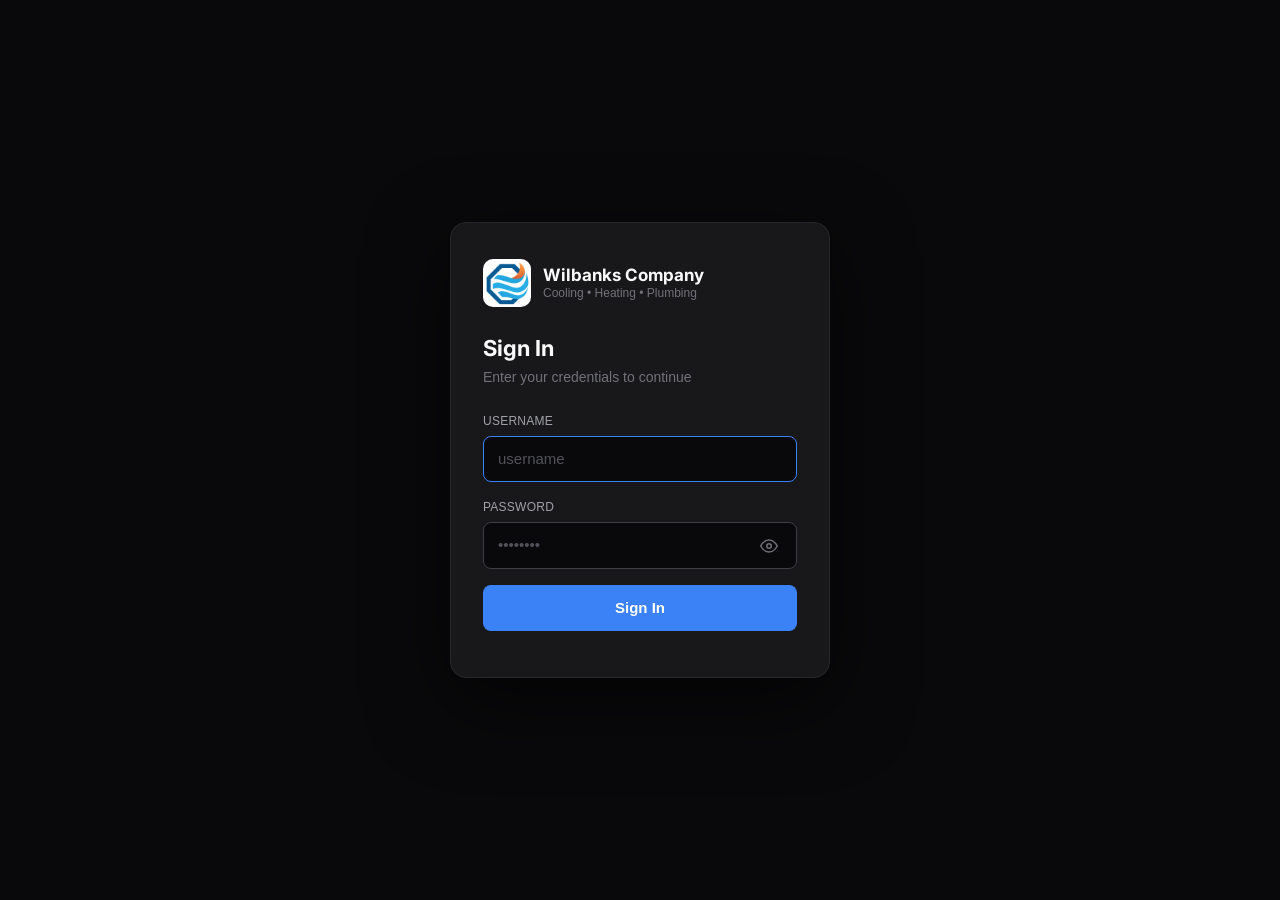
==== commit 11e31b69: "Scheduler PROD v30: address lookup cost gate (street number + 2 letters before Google lookup) — src " ====
--- a/index.html
+++ b/index.html
@@ -75,7 +75,7 @@
     <script>
       (function () {
         // JS bundle hash this page actually loaded with (kept in sync at deploy).
-        var LOADED_JS = "index-BXRr5_lv.js";
+        var LOADED_JS = "index-9GtINLlV.js";
         function clearSwCachesAndReload() {
           var done = false;
           function go() {
@@ -113,8 +113,8 @@
     </script>
 
     <script src="./auth-layer.js?v=wc-prod-v28"></script>
-    <script type="module" crossorigin src="./assets/index-BXRr5_lv.js?v=1792698481wc-prod-v28"></script>
-    <link rel="stylesheet" crossorigin href="./assets/index-UmzPkLa8.css?v=1792698481wc-prod-v28">
+    <script type="module" crossorigin src="./assets/index-9GtINLlV.js?v=wc-prod-v30"></script>
+    <link rel="stylesheet" crossorigin href="./assets/index-UmzPkLa8.css?v=wc-prod-v30">
     <style>
   /* wc-v254a: PWA full-screen base only. The legacy `main { left: 256px !important;
      padding-top: 0 !important }` override was removed — it fought v251's brand-band
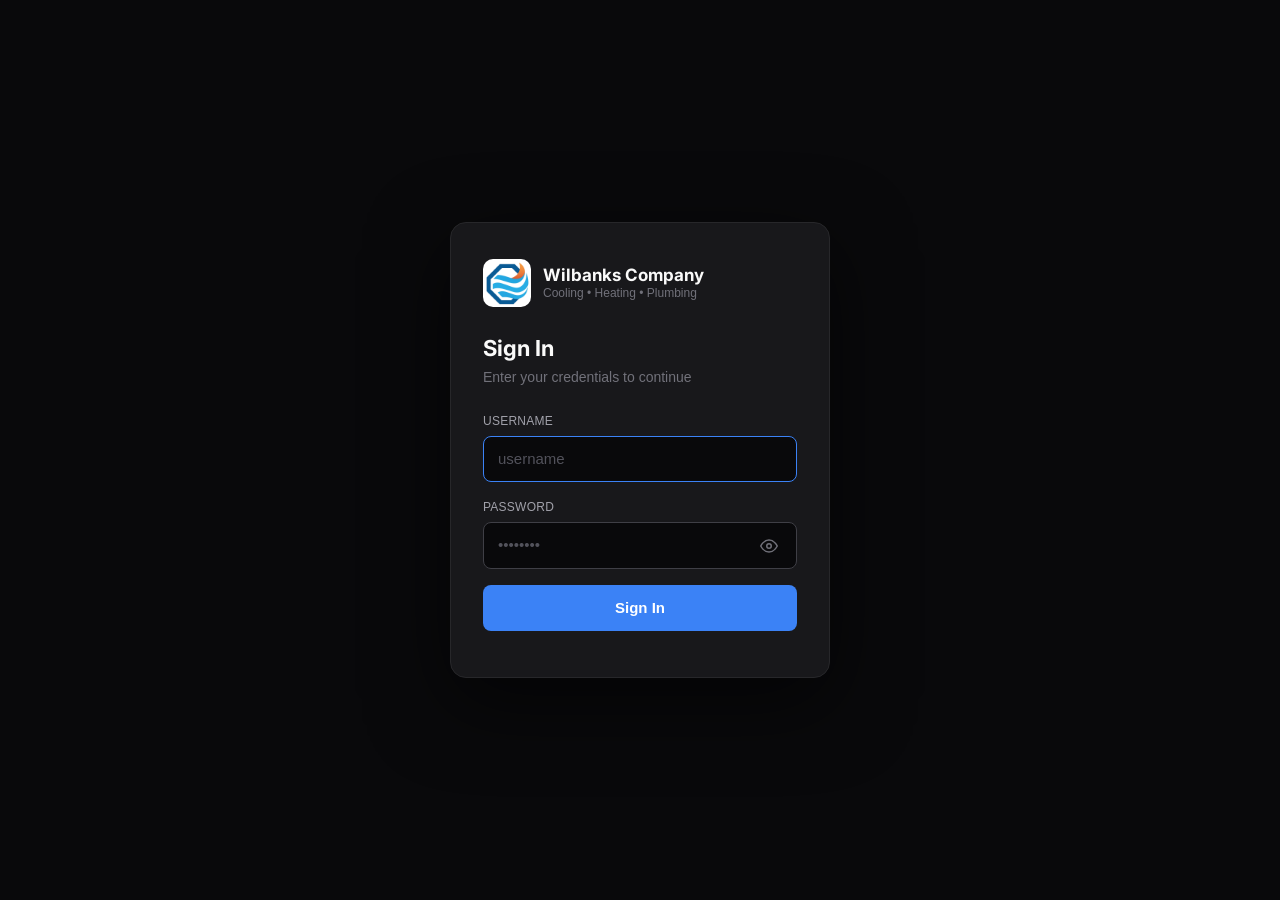
==== commit e58cfef6: "Scheduler PROD v31: Edit invoice, Needs-a-price panel, $0 invoice send block with warranty/no-charge" ====
--- a/index.html
+++ b/index.html
@@ -75,7 +75,7 @@
     <script>
       (function () {
         // JS bundle hash this page actually loaded with (kept in sync at deploy).
-        var LOADED_JS = "index-9GtINLlV.js";
+        var LOADED_JS = "index-BzQP4Woi.js";
         function clearSwCachesAndReload() {
           var done = false;
           function go() {
@@ -113,8 +113,8 @@
     </script>
 
     <script src="./auth-layer.js?v=wc-prod-v28"></script>
-    <script type="module" crossorigin src="./assets/index-9GtINLlV.js?v=wc-prod-v30"></script>
-    <link rel="stylesheet" crossorigin href="./assets/index-UmzPkLa8.css?v=wc-prod-v30">
+    <script type="module" crossorigin src="./assets/index-BzQP4Woi.js?v=wc-prod-v31"></script>
+    <link rel="stylesheet" crossorigin href="./assets/index-C2ilvT9R.css?v=wc-prod-v31">
     <style>
   /* wc-v254a: PWA full-screen base only. The legacy `main { left: 256px !important;
      padding-top: 0 !important }` override was removed — it fought v251's brand-band
--- a/assets/index-C2ilvT9R.css
+++ b/assets/index-C2ilvT9R.css
@@ -0,0 +1 @@
+@import"https://fonts.googleapis.com/css2?family=Inter:wght@300..700&family=DM+Sans:wght@400..700&display=swap";*,:before,:after{--tw-border-spacing-x: 0;--tw-border-spacing-y: 0;--tw-translate-x: 0;--tw-translate-y: 0;--tw-rotate: 0;--tw-skew-x: 0;--tw-skew-y: 0;--tw-scale-x: 1;--tw-scale-y: 1;--tw-pan-x: ;--tw-pan-y: ;--tw-pinch-zoom: ;--tw-scroll-snap-strictness: proximity;--tw-gradient-from-position: ;--tw-gradient-via-position: ;--tw-gradient-to-position: ;--tw-ordinal: ;--tw-slashed-zero: ;--tw-numeric-figure: ;--tw-numeric-spacing: ;--tw-numeric-fraction: ;--tw-ring-inset: ;--tw-ring-offset-width: 0px;--tw-ring-offset-color: #fff;--tw-ring-color: rgb(59 130 246 / .5);--tw-ring-offset-shadow: 0 0 #0000;--tw-ring-shadow: 0 0 #0000;--tw-shadow: 0 0 #0000;--tw-shadow-colored: 0 0 #0000;--tw-blur: ;--tw-brightness: ;--tw-contrast: ;--tw-grayscale: ;--tw-hue-rotate: ;--tw-invert: ;--tw-saturate: ;--tw-sepia: ;--tw-drop-shadow: ;--tw-backdrop-blur: ;--tw-backdrop-brightness: ;--tw-backdrop-contrast: ;--tw-backdrop-grayscale: ;--tw-backdrop-hue-rotate: ;--tw-backdrop-invert: ;--tw-backdrop-opacity: ;--tw-backdrop-saturate: ;--tw-backdrop-sepia: ;--tw-contain-size: ;--tw-contain-layout: ;--tw-contain-paint: ;--tw-contain-style: }::backdrop{--tw-border-spacing-x: 0;--tw-border-spacing-y: 0;--tw-translate-x: 0;--tw-translate-y: 0;--tw-rotate: 0;--tw-skew-x: 0;--tw-skew-y: 0;--tw-scale-x: 1;--tw-scale-y: 1;--tw-pan-x: ;--tw-pan-y: ;--tw-pinch-zoom: ;--tw-scroll-snap-strictness: proximity;--tw-gradient-from-position: ;--tw-gradient-via-position: ;--tw-gradient-to-position: ;--tw-ordinal: ;--tw-slashed-zero: ;--tw-numeric-figure: ;--tw-numeric-spacing: ;--tw-numeric-fraction: ;--tw-ring-inset: ;--tw-ring-offset-width: 0px;--tw-ring-offset-color: #fff;--tw-ring-color: rgb(59 130 246 / .5);--tw-ring-offset-shadow: 0 0 #0000;--tw-ring-shadow: 0 0 #0000;--tw-shadow: 0 0 #0000;--tw-shadow-colored: 0 0 #0000;--tw-blur: ;--tw-brightness: ;--tw-contrast: ;--tw-grayscale: ;--tw-hue-rotate: ;--tw-invert: ;--tw-saturate: ;--tw-sepia: ;--tw-drop-shadow: ;--tw-backdrop-blur: ;--tw-backdrop-brightness: ;--tw-backdrop-contrast: ;--tw-backdrop-grayscale: ;--tw-backdrop-hue-rotate: ;--tw-backdrop-invert: ;--tw-backdrop-opacity: ;--tw-backdrop-saturate: ;--tw-backdrop-sepia: ;--tw-contain-size: ;--tw-contain-layout: ;--tw-contain-paint: ;--tw-contain-style: }*,:before,:after{box-sizing:border-box;border-width:0;border-style:solid;border-color:#e5e7eb}:before,:after{--tw-content: ""}html,:host{line-height:1.5;-webkit-text-size-adjust:100%;-moz-tab-size:4;-o-tab-size:4;tab-size:4;font-family:var(--font-sans);font-feature-settings:normal;font-variation-settings:normal;-webkit-tap-highlight-color:transparent}body{margin:0;line-height:inherit}hr{height:0;color:inherit;border-top-width:1px}abbr:where([title]){-webkit-text-decoration:underline dotted;text-decoration:underline dotted}h1,h2,h3,h4,h5,h6{font-size:inherit;font-weight:inherit}a{color:inherit;text-decoration:inherit}b,strong{font-weight:bolder}code,kbd,samp,pre{font-family:var(--font-mono);font-feature-settings:normal;font-variation-settings:normal;font-size:1em}small{font-size:80%}sub,sup{font-size:75%;line-height:0;position:relative;vertical-align:baseline}sub{bottom:-.25em}sup{top:-.5em}table{text-indent:0;border-color:inherit;border-collapse:collapse}button,input,optgroup,select,textarea{font-family:inherit;font-feature-settings:inherit;font-variation-settings:inherit;font-size:100%;font-weight:inherit;line-height:inherit;letter-spacing:inherit;color:inherit;margin:0;padding:0}button,select{text-transform:none}button,input:where([type=button]),input:where([type=reset]),input:where([type=submit]){-webkit-appearance:button;background-color:transparent;background-image:none}:-moz-focusring{outline:auto}:-moz-ui-invalid{box-shadow:none}progress{vertical-align:baseline}::-webkit-inner-spin-button,::-webkit-outer-spin-button{height:auto}[type=search]{-webkit-appearance:textfield;outline-offset:-2px}::-webkit-search-decoration{-webkit-appearance:none}::-webkit-file-upload-button{-webkit-appearance:button;font:inherit}summary{display:list-item}blockquote,dl,dd,h1,h2,h3,h4,h5,h6,hr,figure,p,pre{margin:0}fieldset{margin:0;padding:0}legend{padding:0}ol,ul,menu{list-style:none;margin:0;padding:0}dialog{padding:0}textarea{resize:vertical}input::-moz-placeholder,textarea::-moz-placeholder{opacity:1;color:#9ca3af}input::placeholder,textarea::placeholder{opacity:1;color:#9ca3af}button,[role=button]{cursor:pointer}:disabled{cursor:default}img,svg,video,canvas,audio,iframe,embed,object{display:block;vertical-align:middle}img,video{max-width:100%;height:auto}[hidden]:where(:not([hidden=until-found])){display:none}:root{--background: 0 0% 100%;--foreground: 214 40% 8%;--card: 0 0% 100%;--card-foreground: 214 40% 12%;--popover: 0 0% 100%;--popover-foreground: 214 40% 12%;--primary: 214 72% 28%;--primary-foreground: 0 0% 100%;--secondary: 214 20% 92%;--secondary-foreground: 214 40% 20%;--muted: 214 15% 88%;--muted-foreground: 214 15% 30%;--accent: 24 92% 50%;--accent-foreground: 0 0% 100%;--destructive: 0 72% 51%;--destructive-foreground: 0 0% 100%;--border: 214 16% 72%;--input: 214 16% 72%;--ring: 214 72% 28%;--radius: .5rem;--status-scheduled: 214 72% 28%;--status-completed: 140 60% 32%;--status-cancelled: 0 72% 51%;--hvac: 24 92% 50%;--plumbing: 199 80% 40%}.dark{--background: 214 30% 8%;--foreground: 214 10% 92%;--card: 214 25% 11%;--card-foreground: 214 10% 92%;--popover: 214 25% 11%;--popover-foreground: 214 10% 92%;--primary: 214 72% 55%;--primary-foreground: 0 0% 100%;--secondary: 214 20% 16%;--secondary-foreground: 214 10% 85%;--muted: 214 20% 15%;--muted-foreground: 214 10% 55%;--accent: 24 92% 55%;--accent-foreground: 0 0% 100%;--destructive: 0 72% 60%;--destructive-foreground: 0 0% 100%;--border: 214 20% 22%;--input: 214 20% 22%;--ring: 214 72% 55%}*{--tw-border-opacity: 1;border-color:hsl(var(--border) / var(--tw-border-opacity, 1))}body{--tw-bg-opacity: 1;background-color:hsl(var(--background) / var(--tw-bg-opacity, 1));--tw-text-opacity: 1;color:hsl(var(--foreground) / var(--tw-text-opacity, 1));font-family:DM Sans,Inter,sans-serif;-webkit-font-smoothing:antialiased}h1,h2,h3,h4,h5,h6{font-family:Inter,sans-serif;font-weight:600;line-height:1.2}.container{width:100%}@media(min-width:640px){.container{max-width:640px}}@media(min-width:768px){.container{max-width:768px}}@media(min-width:1024px){.container{max-width:1024px}}@media(min-width:1280px){.container{max-width:1280px}}@media(min-width:1536px){.container{max-width:1536px}}.sr-only{position:absolute;width:1px;height:1px;padding:0;margin:-1px;overflow:hidden;clip:rect(0,0,0,0);white-space:nowrap;border-width:0}.pointer-events-none{pointer-events:none}.pointer-events-auto{pointer-events:auto}.visible{visibility:visible}.invisible{visibility:hidden}.collapse{visibility:collapse}.static{position:static}.fixed{position:fixed}.absolute{position:absolute}.relative{position:relative}.sticky{position:sticky}.inset-0{inset:0}.inset-x-0{left:0;right:0}.inset-y-0{top:0;bottom:0}.-bottom-1{bottom:-.25rem}.-bottom-12{bottom:-3rem}.-left-12{left:-3rem}.-right-1{right:-.25rem}.-right-12{right:-3rem}.-top-12{top:-3rem}.-top-\[20px\]{top:-20px}.bottom-0{bottom:0}.bottom-2{bottom:.5rem}.left-0{left:0}.left-1{left:.25rem}.left-1\/2{left:50%}.left-2{left:.5rem}.left-3{left:.75rem}.left-64{left:16rem}.left-\[104px\]{left:104px}.left-\[50\%\]{left:50%}.right-0{right:0}.right-1{right:.25rem}.right-2{right:.5rem}.right-3{right:.75rem}.right-4{right:1rem}.top-0{top:0}.top-1{top:.25rem}.top-1\.5{top:.375rem}.top-1\/2{top:50%}.top-2{top:.5rem}.top-3{top:.75rem}.top-3\.5{top:.875rem}.top-4{top:1rem}.top-\[1px\]{top:1px}.top-\[50\%\]{top:50%}.top-\[57px\]{top:57px}.top-\[60\%\]{top:60%}.top-full{top:100%}.z-10{z-index:10}.z-20{z-index:20}.z-30{z-index:30}.z-50{z-index:50}.z-\[10000\]{z-index:10000}.z-\[1000\]{z-index:1000}.z-\[100\]{z-index:100}.z-\[120\]{z-index:120}.z-\[1\]{z-index:1}.z-\[200\]{z-index:200}.z-\[60\]{z-index:60}.z-\[90\]{z-index:90}.z-\[95\]{z-index:95}.z-\[9999\]{z-index:9999}.z-\[99\]{z-index:99}.col-span-1{grid-column:span 1 / span 1}.col-span-2{grid-column:span 2 / span 2}.col-span-5{grid-column:span 5 / span 5}.-mx-1{margin-left:-.25rem;margin-right:-.25rem}.-mx-6{margin-left:-1.5rem;margin-right:-1.5rem}.mx-1{margin-left:.25rem;margin-right:.25rem}.mx-1\.5{margin-left:.375rem;margin-right:.375rem}.mx-2{margin-left:.5rem;margin-right:.5rem}.mx-3\.5{margin-left:.875rem;margin-right:.875rem}.mx-4{margin-left:1rem;margin-right:1rem}.mx-auto{margin-left:auto;margin-right:auto}.my-0\.5{margin-top:.125rem;margin-bottom:.125rem}.my-1{margin-top:.25rem;margin-bottom:.25rem}.-mb-px{margin-bottom:-1px}.-ml-4{margin-left:-1rem}.-mt-0\.5{margin-top:-.125rem}.-mt-4{margin-top:-1rem}.-mt-6{margin-top:-1.5rem}.-mt-\[80px\]{margin-top:-80px}.mb-0\.5{margin-bottom:.125rem}.mb-1{margin-bottom:.25rem}.mb-1\.5{margin-bottom:.375rem}.mb-2{margin-bottom:.5rem}.mb-3{margin-bottom:.75rem}.mb-4{margin-bottom:1rem}.mb-5{margin-bottom:1.25rem}.mb-6{margin-bottom:1.5rem}.mb-8{margin-bottom:2rem}.ml-1{margin-left:.25rem}.ml-2{margin-left:.5rem}.ml-5{margin-left:1.25rem}.ml-auto{margin-left:auto}.mr-0\.5{margin-right:.125rem}.mr-1{margin-right:.25rem}.mr-1\.5{margin-right:.375rem}.mr-2{margin-right:.5rem}.mr-3{margin-right:.75rem}.mr-auto{margin-right:auto}.mt-0\.5{margin-top:.125rem}.mt-1{margin-top:.25rem}.mt-1\.5{margin-top:.375rem}.mt-2{margin-top:.5rem}.mt-2\.5{margin-top:.625rem}.mt-24{margin-top:6rem}.mt-3{margin-top:.75rem}.mt-4{margin-top:1rem}.mt-5{margin-top:1.25rem}.mt-6{margin-top:1.5rem}.mt-8{margin-top:2rem}.mt-auto{margin-top:auto}.line-clamp-1{overflow:hidden;display:-webkit-box;-webkit-box-orient:vertical;-webkit-line-clamp:1}.line-clamp-2{overflow:hidden;display:-webkit-box;-webkit-box-orient:vertical;-webkit-line-clamp:2}.block{display:block}.inline-block{display:inline-block}.inline{display:inline}.flex{display:flex}.inline-flex{display:inline-flex}.table{display:table}.grid{display:grid}.hidden{display:none}.aspect-square{aspect-ratio:1 / 1}.aspect-video{aspect-ratio:16 / 9}.size-4{width:1rem;height:1rem}.h-0\.5{height:.125rem}.h-1\.5{height:.375rem}.h-10{height:2.5rem}.h-11{height:2.75rem}.h-12{height:3rem}.h-16{height:4rem}.h-2{height:.5rem}.h-2\.5{height:.625rem}.h-20{height:5rem}.h-24{height:6rem}.h-28{height:7rem}.h-3{height:.75rem}.h-3\.5{height:.875rem}.h-4{height:1rem}.h-40{height:10rem}.h-5{height:1.25rem}.h-6{height:1.5rem}.h-7{height:1.75rem}.h-8{height:2rem}.h-9{height:2.25rem}.h-\[1px\]{height:1px}.h-\[var\(--radix-navigation-menu-viewport-height\)\]{height:var(--radix-navigation-menu-viewport-height)}.h-\[var\(--radix-select-trigger-height\)\]{height:var(--radix-select-trigger-height)}.h-auto{height:auto}.h-full{height:100%}.h-px{height:1px}.h-svh{height:100svh}.max-h-64{max-height:16rem}.max-h-72{max-height:18rem}.max-h-\[--radix-context-menu-content-available-height\]{max-height:var(--radix-context-menu-content-available-height)}.max-h-\[--radix-select-content-available-height\]{max-height:var(--radix-select-content-available-height)}.max-h-\[300px\]{max-height:300px}.max-h-\[360px\]{max-height:360px}.max-h-\[40vh\]{max-height:40vh}.max-h-\[50vh\]{max-height:50vh}.max-h-\[55vh\]{max-height:55vh}.max-h-\[60vh\]{max-height:60vh}.max-h-\[70vh\]{max-height:70vh}.max-h-\[80vh\]{max-height:80vh}.max-h-\[85vh\]{max-height:85vh}.max-h-\[90vh\]{max-height:90vh}.max-h-\[var\(--radix-dropdown-menu-content-available-height\)\]{max-height:var(--radix-dropdown-menu-content-available-height)}.max-h-screen{max-height:100vh}.min-h-0{min-height:0px}.min-h-10{min-height:2.5rem}.min-h-44{min-height:11rem}.min-h-64{min-height:16rem}.min-h-8{min-height:2rem}.min-h-9{min-height:2.25rem}.min-h-\[300px\]{min-height:300px}.min-h-\[32px\]{min-height:32px}.min-h-\[38px\]{min-height:38px}.min-h-\[44px\]{min-height:44px}.min-h-\[48px\]{min-height:48px}.min-h-\[56px\]{min-height:56px}.min-h-\[60px\]{min-height:60px}.min-h-\[80px\]{min-height:80px}.min-h-full{min-height:100%}.min-h-screen{min-height:100vh}.min-h-svh{min-height:100svh}.w-0{width:0px}.w-1{width:.25rem}.w-1\.5{width:.375rem}.w-10{width:2.5rem}.w-11{width:2.75rem}.w-12{width:3rem}.w-16{width:4rem}.w-2{width:.5rem}.w-2\.5{width:.625rem}.w-20{width:5rem}.w-24{width:6rem}.w-28{width:7rem}.w-3{width:.75rem}.w-3\.5{width:.875rem}.w-3\/4{width:75%}.w-32{width:8rem}.w-36{width:9rem}.w-4{width:1rem}.w-44{width:11rem}.w-48{width:12rem}.w-5{width:1.25rem}.w-6{width:1.5rem}.w-60{width:15rem}.w-64{width:16rem}.w-7{width:1.75rem}.w-72{width:18rem}.w-8{width:2rem}.w-9{width:2.25rem}.w-\[100px\]{width:100px}.w-\[104px\]{width:104px}.w-\[1px\]{width:1px}.w-\[260px\]{width:260px}.w-\[280px\]{width:280px}.w-\[3px\]{width:3px}.w-\[var\(--sidebar-width\)\]{width:var(--sidebar-width)}.w-auto{width:auto}.w-fit{width:-moz-fit-content;width:fit-content}.w-full{width:100%}.w-max{width:-moz-max-content;width:max-content}.w-px{width:1px}.min-w-0{min-width:0px}.min-w-10{min-width:2.5rem}.min-w-11{min-width:2.75rem}.min-w-48{min-width:12rem}.min-w-5{min-width:1.25rem}.min-w-9{min-width:2.25rem}.min-w-\[120px\]{min-width:120px}.min-w-\[12rem\]{min-width:12rem}.min-w-\[200px\]{min-width:200px}.min-w-\[44px\]{min-width:44px}.min-w-\[56px\]{min-width:56px}.min-w-\[8rem\]{min-width:8rem}.min-w-\[var\(--radix-select-trigger-width\)\]{min-width:var(--radix-select-trigger-width)}.max-w-2xl{max-width:42rem}.max-w-3xl{max-width:48rem}.max-w-4xl{max-width:56rem}.max-w-6xl{max-width:72rem}.max-w-7xl{max-width:80rem}.max-w-\[120px\]{max-width:120px}.max-w-\[140px\]{max-width:140px}.max-w-\[160px\]{max-width:160px}.max-w-\[180px\]{max-width:180px}.max-w-\[200px\]{max-width:200px}.max-w-\[55\%\]{max-width:55%}.max-w-\[85\%\]{max-width:85%}.max-w-\[var\(--skeleton-width\)\]{max-width:var(--skeleton-width)}.max-w-full{max-width:100%}.max-w-lg{max-width:32rem}.max-w-max{max-width:-moz-max-content;max-width:max-content}.max-w-md{max-width:28rem}.max-w-sm{max-width:24rem}.max-w-xs{max-width:20rem}.flex-1{flex:1 1 0%}.flex-shrink{flex-shrink:1}.flex-shrink-0{flex-shrink:0}.shrink{flex-shrink:1}.shrink-0{flex-shrink:0}.grow{flex-grow:1}.grow-0{flex-grow:0}.basis-full{flex-basis:100%}.caption-bottom{caption-side:bottom}.border-collapse{border-collapse:collapse}.origin-\[--radix-context-menu-content-transform-origin\]{transform-origin:var(--radix-context-menu-content-transform-origin)}.origin-\[--radix-dropdown-menu-content-transform-origin\]{transform-origin:var(--radix-dropdown-menu-content-transform-origin)}.origin-\[--radix-hover-card-content-transform-origin\]{transform-origin:var(--radix-hover-card-content-transform-origin)}.origin-\[--radix-menubar-content-transform-origin\]{transform-origin:var(--radix-menubar-content-transform-origin)}.origin-\[--radix-popover-content-transform-origin\]{transform-origin:var(--radix-popover-content-transform-origin)}.origin-\[--radix-select-content-transform-origin\]{transform-origin:var(--radix-select-content-transform-origin)}.origin-\[--radix-tooltip-content-transform-origin\]{transform-origin:var(--radix-tooltip-content-transform-origin)}.-translate-x-1\/2{--tw-translate-x: -50%;transform:translate(var(--tw-translate-x),var(--tw-translate-y)) rotate(var(--tw-rotate)) skew(var(--tw-skew-x)) skewY(var(--tw-skew-y)) scaleX(var(--tw-scale-x)) scaleY(var(--tw-scale-y))}.-translate-x-px{--tw-translate-x: -1px;transform:translate(var(--tw-translate-x),var(--tw-translate-y)) rotate(var(--tw-rotate)) skew(var(--tw-skew-x)) skewY(var(--tw-skew-y)) scaleX(var(--tw-scale-x)) scaleY(var(--tw-scale-y))}.-translate-y-1\/2{--tw-translate-y: -50%;transform:translate(var(--tw-translate-x),var(--tw-translate-y)) rotate(var(--tw-rotate)) skew(var(--tw-skew-x)) skewY(var(--tw-skew-y)) scaleX(var(--tw-scale-x)) scaleY(var(--tw-scale-y))}.translate-x-0{--tw-translate-x: 0px;transform:translate(var(--tw-translate-x),var(--tw-translate-y)) rotate(var(--tw-rotate)) skew(var(--tw-skew-x)) skewY(var(--tw-skew-y)) scaleX(var(--tw-scale-x)) scaleY(var(--tw-scale-y))}.translate-x-0\.5{--tw-translate-x: .125rem;transform:translate(var(--tw-translate-x),var(--tw-translate-y)) rotate(var(--tw-rotate)) skew(var(--tw-skew-x)) skewY(var(--tw-skew-y)) scaleX(var(--tw-scale-x)) scaleY(var(--tw-scale-y))}.translate-x-5{--tw-translate-x: 1.25rem;transform:translate(var(--tw-translate-x),var(--tw-translate-y)) rotate(var(--tw-rotate)) skew(var(--tw-skew-x)) skewY(var(--tw-skew-y)) scaleX(var(--tw-scale-x)) scaleY(var(--tw-scale-y))}.translate-x-\[-50\%\]{--tw-translate-x: -50%;transform:translate(var(--tw-translate-x),var(--tw-translate-y)) rotate(var(--tw-rotate)) skew(var(--tw-skew-x)) skewY(var(--tw-skew-y)) scaleX(var(--tw-scale-x)) scaleY(var(--tw-scale-y))}.translate-x-px{--tw-translate-x: 1px;transform:translate(var(--tw-translate-x),var(--tw-translate-y)) rotate(var(--tw-rotate)) skew(var(--tw-skew-x)) skewY(var(--tw-skew-y)) scaleX(var(--tw-scale-x)) scaleY(var(--tw-scale-y))}.translate-y-\[-50\%\]{--tw-translate-y: -50%;transform:translate(var(--tw-translate-x),var(--tw-translate-y)) rotate(var(--tw-rotate)) skew(var(--tw-skew-x)) skewY(var(--tw-skew-y)) scaleX(var(--tw-scale-x)) scaleY(var(--tw-scale-y))}.rotate-45{--tw-rotate: 45deg;transform:translate(var(--tw-translate-x),var(--tw-translate-y)) rotate(var(--tw-rotate)) skew(var(--tw-skew-x)) skewY(var(--tw-skew-y)) scaleX(var(--tw-scale-x)) scaleY(var(--tw-scale-y))}.rotate-90{--tw-rotate: 90deg;transform:translate(var(--tw-translate-x),var(--tw-translate-y)) rotate(var(--tw-rotate)) skew(var(--tw-skew-x)) skewY(var(--tw-skew-y)) scaleX(var(--tw-scale-x)) scaleY(var(--tw-scale-y))}.scale-110{--tw-scale-x: 1.1;--tw-scale-y: 1.1;transform:translate(var(--tw-translate-x),var(--tw-translate-y)) rotate(var(--tw-rotate)) skew(var(--tw-skew-x)) skewY(var(--tw-skew-y)) scaleX(var(--tw-scale-x)) scaleY(var(--tw-scale-y))}.transform{transform:translate(var(--tw-translate-x),var(--tw-translate-y)) rotate(var(--tw-rotate)) skew(var(--tw-skew-x)) skewY(var(--tw-skew-y)) scaleX(var(--tw-scale-x)) scaleY(var(--tw-scale-y))}@keyframes pulse{50%{opacity:.5}}.animate-pulse{animation:pulse 2s cubic-bezier(.4,0,.6,1) infinite}@keyframes spin{to{transform:rotate(360deg)}}.animate-spin{animation:spin 1s linear infinite}.cursor-default{cursor:default}.cursor-grab{cursor:grab}.cursor-move{cursor:move}.cursor-not-allowed{cursor:not-allowed}.cursor-pointer{cursor:pointer}.touch-none{touch-action:none}.touch-pan-y{--tw-pan-y: pan-y;touch-action:var(--tw-pan-x) var(--tw-pan-y) var(--tw-pinch-zoom)}.select-none{-webkit-user-select:none;-moz-user-select:none;user-select:none}.resize-none{resize:none}.resize{resize:both}.list-inside{list-style-position:inside}.list-decimal{list-style-type:decimal}.list-disc{list-style-type:disc}.list-none{list-style-type:none}.grid-cols-1{grid-template-columns:repeat(1,minmax(0,1fr))}.grid-cols-10{grid-template-columns:repeat(10,minmax(0,1fr))}.grid-cols-12{grid-template-columns:repeat(12,minmax(0,1fr))}.grid-cols-2{grid-template-columns:repeat(2,minmax(0,1fr))}.grid-cols-3{grid-template-columns:repeat(3,minmax(0,1fr))}.grid-cols-5{grid-template-columns:repeat(5,minmax(0,1fr))}.grid-cols-6{grid-template-columns:repeat(6,minmax(0,1fr))}.grid-cols-7{grid-template-columns:repeat(7,minmax(0,1fr))}.grid-cols-8{grid-template-columns:repeat(8,minmax(0,1fr))}.grid-cols-\[1\.6fr_0\.8fr_0\.9fr_0\.9fr_1fr_1\.6fr_1\.4fr\]{grid-template-columns:1.6fr .8fr .9fr .9fr 1fr 1.6fr 1.4fr}.grid-cols-\[100px_1\.6fr_110px_90px_100px_1\.2fr_110px\]{grid-template-columns:100px 1.6fr 110px 90px 100px 1.2fr 110px}.grid-cols-\[1fr_60px_90px\]{grid-template-columns:1fr 60px 90px}.grid-cols-\[1fr_70px_110px_100px_32px\]{grid-template-columns:1fr 70px 110px 100px 32px}.grid-cols-\[80px_1fr_1fr\]{grid-template-columns:80px 1fr 1fr}.flex-row{flex-direction:row}.flex-col{flex-direction:column}.flex-col-reverse{flex-direction:column-reverse}.flex-wrap{flex-wrap:wrap}.items-start{align-items:flex-start}.items-end{align-items:flex-end}.items-center{align-items:center}.items-baseline{align-items:baseline}.items-stretch{align-items:stretch}.justify-start{justify-content:flex-start}.justify-end{justify-content:flex-end}.justify-center{justify-content:center}.justify-between{justify-content:space-between}.justify-evenly{justify-content:space-evenly}.gap-0\.5{gap:.125rem}.gap-1{gap:.25rem}.gap-1\.5{gap:.375rem}.gap-2{gap:.5rem}.gap-2\.5{gap:.625rem}.gap-3{gap:.75rem}.gap-4{gap:1rem}.gap-6{gap:1.5rem}.gap-\[2px\]{gap:2px}.gap-x-2{-moz-column-gap:.5rem;column-gap:.5rem}.gap-x-3{-moz-column-gap:.75rem;column-gap:.75rem}.gap-x-4{-moz-column-gap:1rem;column-gap:1rem}.gap-x-6{-moz-column-gap:1.5rem;column-gap:1.5rem}.gap-y-0\.5{row-gap:.125rem}.gap-y-1{row-gap:.25rem}.gap-y-1\.5{row-gap:.375rem}.gap-y-2{row-gap:.5rem}.space-x-1>:not([hidden])~:not([hidden]){--tw-space-x-reverse: 0;margin-right:calc(.25rem * var(--tw-space-x-reverse));margin-left:calc(.25rem * calc(1 - var(--tw-space-x-reverse)))}.space-x-4>:not([hidden])~:not([hidden]){--tw-space-x-reverse: 0;margin-right:calc(1rem * var(--tw-space-x-reverse));margin-left:calc(1rem * calc(1 - var(--tw-space-x-reverse)))}.space-y-0>:not([hidden])~:not([hidden]){--tw-space-y-reverse: 0;margin-top:calc(0px * calc(1 - var(--tw-space-y-reverse)));margin-bottom:calc(0px * var(--tw-space-y-reverse))}.space-y-0\.5>:not([hidden])~:not([hidden]){--tw-space-y-reverse: 0;margin-top:calc(.125rem * calc(1 - var(--tw-space-y-reverse)));margin-bottom:calc(.125rem * var(--tw-space-y-reverse))}.space-y-1>:not([hidden])~:not([hidden]){--tw-space-y-reverse: 0;margin-top:calc(.25rem * calc(1 - var(--tw-space-y-reverse)));margin-bottom:calc(.25rem * var(--tw-space-y-reverse))}.space-y-1\.5>:not([hidden])~:not([hidden]){--tw-space-y-reverse: 0;margin-top:calc(.375rem * calc(1 - var(--tw-space-y-reverse)));margin-bottom:calc(.375rem * var(--tw-space-y-reverse))}.space-y-2>:not([hidden])~:not([hidden]){--tw-space-y-reverse: 0;margin-top:calc(.5rem * calc(1 - var(--tw-space-y-reverse)));margin-bottom:calc(.5rem * var(--tw-space-y-reverse))}.space-y-3>:not([hidden])~:not([hidden]){--tw-space-y-reverse: 0;margin-top:calc(.75rem * calc(1 - var(--tw-space-y-reverse)));margin-bottom:calc(.75rem * var(--tw-space-y-reverse))}.space-y-4>:not([hidden])~:not([hidden]){--tw-space-y-reverse: 0;margin-top:calc(1rem * calc(1 - var(--tw-space-y-reverse)));margin-bottom:calc(1rem * var(--tw-space-y-reverse))}.space-y-5>:not([hidden])~:not([hidden]){--tw-space-y-reverse: 0;margin-top:calc(1.25rem * calc(1 - var(--tw-space-y-reverse)));margin-bottom:calc(1.25rem * var(--tw-space-y-reverse))}.space-y-6>:not([hidden])~:not([hidden]){--tw-space-y-reverse: 0;margin-top:calc(1.5rem * calc(1 - var(--tw-space-y-reverse)));margin-bottom:calc(1.5rem * var(--tw-space-y-reverse))}.space-y-8>:not([hidden])~:not([hidden]){--tw-space-y-reverse: 0;margin-top:calc(2rem * calc(1 - var(--tw-space-y-reverse)));margin-bottom:calc(2rem * var(--tw-space-y-reverse))}.divide-y>:not([hidden])~:not([hidden]){--tw-divide-y-reverse: 0;border-top-width:calc(1px * calc(1 - var(--tw-divide-y-reverse)));border-bottom-width:calc(1px * var(--tw-divide-y-reverse))}.divide-border>:not([hidden])~:not([hidden]){--tw-divide-opacity: 1;border-color:hsl(var(--border) / var(--tw-divide-opacity, 1))}.divide-border\/60>:not([hidden])~:not([hidden]){border-color:hsl(var(--border) / .6)}.self-start{align-self:flex-start}.self-end{align-self:flex-end}.self-center{align-self:center}.overflow-auto{overflow:auto}.overflow-hidden{overflow:hidden}.overflow-visible{overflow:visible}.overflow-x-auto{overflow-x:auto}.overflow-y-auto{overflow-y:auto}.overflow-x-hidden{overflow-x:hidden}.truncate{overflow:hidden;text-overflow:ellipsis;white-space:nowrap}.whitespace-nowrap{white-space:nowrap}.whitespace-pre-line{white-space:pre-line}.whitespace-pre-wrap{white-space:pre-wrap}.break-words{overflow-wrap:break-word}.break-all{word-break:break-all}.rounded{border-radius:.25rem}.rounded-2xl{border-radius:1rem}.rounded-\[2px\]{border-radius:2px}.rounded-\[inherit\]{border-radius:inherit}.rounded-full{border-radius:9999px}.rounded-lg{border-radius:.5625rem}.rounded-md{border-radius:.375rem}.rounded-sm{border-radius:.1875rem}.rounded-xl{border-radius:.75rem}.rounded-l-md{border-top-left-radius:.375rem;border-bottom-left-radius:.375rem}.rounded-r{border-top-right-radius:.25rem;border-bottom-right-radius:.25rem}.rounded-r-md{border-top-right-radius:.375rem;border-bottom-right-radius:.375rem}.rounded-t-\[10px\]{border-top-left-radius:10px;border-top-right-radius:10px}.rounded-tl-sm{border-top-left-radius:.1875rem}.border{border-width:1px}.border-0{border-width:0px}.border-2{border-width:2px}.border-\[1\.5px\]{border-width:1.5px}.border-y{border-top-width:1px;border-bottom-width:1px}.border-b{border-bottom-width:1px}.border-b-2{border-bottom-width:2px}.border-l{border-left-width:1px}.border-l-2{border-left-width:2px}.border-l-4{border-left-width:4px}.border-r{border-right-width:1px}.border-r-4{border-right-width:4px}.border-t{border-top-width:1px}.border-dashed{border-style:dashed}.border-\[\#ff10f0\]{--tw-border-opacity: 1;border-color:rgb(255 16 240 / var(--tw-border-opacity, 1))}.border-\[--color-border\]{border-color:var(--color-border)}.border-amber-200{--tw-border-opacity: 1;border-color:rgb(253 230 138 / var(--tw-border-opacity, 1))}.border-amber-300{--tw-border-opacity: 1;border-color:rgb(252 211 77 / var(--tw-border-opacity, 1))}.border-amber-500{--tw-border-opacity: 1;border-color:rgb(245 158 11 / var(--tw-border-opacity, 1))}.border-amber-500\/20{border-color:#f59e0b33}.border-amber-500\/30{border-color:#f59e0b4d}.border-amber-500\/40{border-color:#f59e0b66}.border-blue-200{--tw-border-opacity: 1;border-color:rgb(191 219 254 / var(--tw-border-opacity, 1))}.border-blue-300{--tw-border-opacity: 1;border-color:rgb(147 197 253 / var(--tw-border-opacity, 1))}.border-blue-500{--tw-border-opacity: 1;border-color:rgb(59 130 246 / var(--tw-border-opacity, 1))}.border-blue-500\/20{border-color:#3b82f633}.border-blue-500\/30{border-color:#3b82f64d}.border-blue-600{--tw-border-opacity: 1;border-color:rgb(37 99 235 / var(--tw-border-opacity, 1))}.border-border{--tw-border-opacity: 1;border-color:hsl(var(--border) / var(--tw-border-opacity, 1))}.border-border\/40{border-color:hsl(var(--border) / .4)}.border-border\/50{border-color:hsl(var(--border) / .5)}.border-border\/60{border-color:hsl(var(--border) / .6)}.border-card{--tw-border-opacity: 1;border-color:hsl(var(--card) / var(--tw-border-opacity, 1))}.border-card-border{--tw-border-opacity: 1;border-color:hsl(var(--card-border) / var(--tw-border-opacity, 1))}.border-current{border-color:currentColor}.border-destructive{--tw-border-opacity: 1;border-color:hsl(var(--destructive) / var(--tw-border-opacity, 1))}.border-destructive-border{border-color:var(--destructive-border)}.border-destructive\/30{border-color:hsl(var(--destructive) / .3)}.border-destructive\/40{border-color:hsl(var(--destructive) / .4)}.border-destructive\/50{border-color:hsl(var(--destructive) / .5)}.border-emerald-200{--tw-border-opacity: 1;border-color:rgb(167 243 208 / var(--tw-border-opacity, 1))}.border-emerald-500\/20{border-color:#10b98133}.border-emerald-500\/30{border-color:#10b9814d}.border-emerald-500\/40{border-color:#10b98166}.border-emerald-500\/50{border-color:#10b98180}.border-green-500\/30{border-color:#22c55e4d}.border-green-500\/40{border-color:#22c55e66}.border-green-500\/50{border-color:#22c55e80}.border-green-600{--tw-border-opacity: 1;border-color:rgb(22 163 74 / var(--tw-border-opacity, 1))}.border-input{--tw-border-opacity: 1;border-color:hsl(var(--input) / var(--tw-border-opacity, 1))}.border-orange-200{--tw-border-opacity: 1;border-color:rgb(254 215 170 / var(--tw-border-opacity, 1))}.border-primary{--tw-border-opacity: 1;border-color:hsl(var(--primary) / var(--tw-border-opacity, 1))}.border-primary-border{border-color:var(--primary-border)}.border-primary\/20{border-color:hsl(var(--primary) / .2)}.border-primary\/30{border-color:hsl(var(--primary) / .3)}.border-primary\/40{border-color:hsl(var(--primary) / .4)}.border-purple-200{--tw-border-opacity: 1;border-color:rgb(233 213 255 / var(--tw-border-opacity, 1))}.border-purple-500\/30{border-color:#a855f74d}.border-red-200{--tw-border-opacity: 1;border-color:rgb(254 202 202 / var(--tw-border-opacity, 1))}.border-red-500{--tw-border-opacity: 1;border-color:rgb(239 68 68 / var(--tw-border-opacity, 1))}.border-red-500\/30{border-color:#ef44444d}.border-red-500\/40{border-color:#ef444466}.border-red-600{--tw-border-opacity: 1;border-color:rgb(220 38 38 / var(--tw-border-opacity, 1))}.border-rose-200{--tw-border-opacity: 1;border-color:rgb(254 205 211 / var(--tw-border-opacity, 1))}.border-secondary-border{border-color:var(--secondary-border)}.border-sidebar-border{--tw-border-opacity: 1;border-color:hsl(var(--sidebar-border) / var(--tw-border-opacity, 1))}.border-sky-500\/40{border-color:#0ea5e966}.border-slate-600{--tw-border-opacity: 1;border-color:rgb(71 85 105 / var(--tw-border-opacity, 1))}.border-transparent{border-color:transparent}.border-white{--tw-border-opacity: 1;border-color:rgb(255 255 255 / var(--tw-border-opacity, 1))}.border-white\/10{border-color:#ffffff1a}.border-yellow-200{--tw-border-opacity: 1;border-color:rgb(254 240 138 / var(--tw-border-opacity, 1))}.border-zinc-200{--tw-border-opacity: 1;border-color:rgb(228 228 231 / var(--tw-border-opacity, 1))}.border-zinc-300{--tw-border-opacity: 1;border-color:rgb(212 212 216 / var(--tw-border-opacity, 1))}.border-l-blue-500\/60{border-left-color:#3b82f699}.border-l-emerald-500\/60{border-left-color:#10b98199}.border-l-transparent{border-left-color:transparent}.border-t-transparent{border-top-color:transparent}.bg-\[\#22c55e\]{--tw-bg-opacity: 1;background-color:rgb(34 197 94 / var(--tw-bg-opacity, 1))}.bg-\[\#2CA01C\]{--tw-bg-opacity: 1;background-color:rgb(44 160 28 / var(--tw-bg-opacity, 1))}.bg-\[\#2CA01C\]\/10{background-color:#2ca01c1a}.bg-\[\#8b5cf6\]{--tw-bg-opacity: 1;background-color:rgb(139 92 246 / var(--tw-bg-opacity, 1))}.bg-\[\#ef4444\]{--tw-bg-opacity: 1;background-color:rgb(239 68 68 / var(--tw-bg-opacity, 1))}.bg-\[\#f59e0b\]{--tw-bg-opacity: 1;background-color:rgb(245 158 11 / var(--tw-bg-opacity, 1))}.bg-\[--color-bg\]{background-color:var(--color-bg)}.bg-accent{--tw-bg-opacity: 1;background-color:hsl(var(--accent) / var(--tw-bg-opacity, 1))}.bg-amber-100{--tw-bg-opacity: 1;background-color:rgb(254 243 199 / var(--tw-bg-opacity, 1))}.bg-amber-200{--tw-bg-opacity: 1;background-color:rgb(253 230 138 / var(--tw-bg-opacity, 1))}.bg-amber-50{--tw-bg-opacity: 1;background-color:rgb(255 251 235 / var(--tw-bg-opacity, 1))}.bg-amber-50\/50{background-color:#fffbeb80}.bg-amber-500\/10{background-color:#f59e0b1a}.bg-amber-500\/15{background-color:#f59e0b26}.bg-amber-500\/5{background-color:#f59e0b0d}.bg-background{--tw-bg-opacity: 1;background-color:hsl(var(--background) / var(--tw-bg-opacity, 1))}.bg-background\/95{background-color:hsl(var(--background) / .95)}.bg-black{--tw-bg-opacity: 1;background-color:rgb(0 0 0 / var(--tw-bg-opacity, 1))}.bg-black\/30{background-color:#0000004d}.bg-black\/50{background-color:#00000080}.bg-black\/60{background-color:#0009}.bg-black\/80{background-color:#000c}.bg-blue-100{--tw-bg-opacity: 1;background-color:rgb(219 234 254 / var(--tw-bg-opacity, 1))}.bg-blue-500{--tw-bg-opacity: 1;background-color:rgb(59 130 246 / var(--tw-bg-opacity, 1))}.bg-blue-500\/10{background-color:#3b82f61a}.bg-blue-500\/15{background-color:#3b82f626}.bg-blue-500\/20{background-color:#3b82f633}.bg-blue-500\/5{background-color:#3b82f60d}.bg-blue-600{--tw-bg-opacity: 1;background-color:rgb(37 99 235 / var(--tw-bg-opacity, 1))}.bg-border{--tw-bg-opacity: 1;background-color:hsl(var(--border) / var(--tw-bg-opacity, 1))}.bg-border\/50{background-color:hsl(var(--border) / .5)}.bg-card{--tw-bg-opacity: 1;background-color:hsl(var(--card) / var(--tw-bg-opacity, 1))}.bg-card\/50{background-color:hsl(var(--card) / .5)}.bg-card\/95{background-color:hsl(var(--card) / .95)}.bg-destructive{--tw-bg-opacity: 1;background-color:hsl(var(--destructive) / var(--tw-bg-opacity, 1))}.bg-destructive\/10{background-color:hsl(var(--destructive) / .1)}.bg-destructive\/15{background-color:hsl(var(--destructive) / .15)}.bg-destructive\/5{background-color:hsl(var(--destructive) / .05)}.bg-emerald-100{--tw-bg-opacity: 1;background-color:rgb(209 250 229 / var(--tw-bg-opacity, 1))}.bg-emerald-500\/10{background-color:#10b9811a}.bg-emerald-500\/5{background-color:#10b9810d}.bg-emerald-600{--tw-bg-opacity: 1;background-color:rgb(5 150 105 / var(--tw-bg-opacity, 1))}.bg-foreground{--tw-bg-opacity: 1;background-color:hsl(var(--foreground) / var(--tw-bg-opacity, 1))}.bg-gray-50{--tw-bg-opacity: 1;background-color:rgb(249 250 251 / var(--tw-bg-opacity, 1))}.bg-gray-500\/15{background-color:#6b728026}.bg-green-100{--tw-bg-opacity: 1;background-color:rgb(220 252 231 / var(--tw-bg-opacity, 1))}.bg-green-50\/30{background-color:#f0fdf44d}.bg-green-500\/15{background-color:#22c55e26}.bg-green-500\/20{background-color:#22c55e33}.bg-green-500\/5{background-color:#22c55e0d}.bg-green-600{--tw-bg-opacity: 1;background-color:rgb(22 163 74 / var(--tw-bg-opacity, 1))}.bg-muted{--tw-bg-opacity: 1;background-color:hsl(var(--muted) / var(--tw-bg-opacity, 1))}.bg-muted-foreground\/50{background-color:hsl(var(--muted-foreground) / .5)}.bg-muted\/20{background-color:hsl(var(--muted) / .2)}.bg-muted\/30{background-color:hsl(var(--muted) / .3)}.bg-muted\/40{background-color:hsl(var(--muted) / .4)}.bg-muted\/50{background-color:hsl(var(--muted) / .5)}.bg-muted\/60{background-color:hsl(var(--muted) / .6)}.bg-orange-100{--tw-bg-opacity: 1;background-color:rgb(255 237 213 / var(--tw-bg-opacity, 1))}.bg-orange-100\/70{background-color:#ffedd5b3}.bg-orange-200{--tw-bg-opacity: 1;background-color:rgb(254 215 170 / var(--tw-bg-opacity, 1))}.bg-orange-50\/50{background-color:#fff7ed80}.bg-popover{--tw-bg-opacity: 1;background-color:hsl(var(--popover) / var(--tw-bg-opacity, 1))}.bg-primary{--tw-bg-opacity: 1;background-color:hsl(var(--primary) / var(--tw-bg-opacity, 1))}.bg-primary\/10{background-color:hsl(var(--primary) / .1)}.bg-primary\/15{background-color:hsl(var(--primary) / .15)}.bg-primary\/5{background-color:hsl(var(--primary) / .05)}.bg-primary\/70{background-color:hsl(var(--primary) / .7)}.bg-purple-100{--tw-bg-opacity: 1;background-color:rgb(243 232 255 / var(--tw-bg-opacity, 1))}.bg-purple-500\/10{background-color:#a855f71a}.bg-purple-500\/15{background-color:#a855f726}.bg-red-100{--tw-bg-opacity: 1;background-color:rgb(254 226 226 / var(--tw-bg-opacity, 1))}.bg-red-200{--tw-bg-opacity: 1;background-color:rgb(254 202 202 / var(--tw-bg-opacity, 1))}.bg-red-50\/60{background-color:#fef2f299}.bg-red-500\/10{background-color:#ef44441a}.bg-red-500\/15{background-color:#ef444426}.bg-red-500\/5{background-color:#ef44440d}.bg-red-600{--tw-bg-opacity: 1;background-color:rgb(220 38 38 / var(--tw-bg-opacity, 1))}.bg-rose-100{--tw-bg-opacity: 1;background-color:rgb(255 228 230 / var(--tw-bg-opacity, 1))}.bg-secondary{--tw-bg-opacity: 1;background-color:hsl(var(--secondary) / var(--tw-bg-opacity, 1))}.bg-sidebar{--tw-bg-opacity: 1;background-color:hsl(var(--sidebar) / var(--tw-bg-opacity, 1))}.bg-sidebar-border{--tw-bg-opacity: 1;background-color:hsl(var(--sidebar-border) / var(--tw-bg-opacity, 1))}.bg-sky-100{--tw-bg-opacity: 1;background-color:rgb(224 242 254 / var(--tw-bg-opacity, 1))}.bg-sky-50\/60{background-color:#f0f9ff99}.bg-sky-600{--tw-bg-opacity: 1;background-color:rgb(2 132 199 / var(--tw-bg-opacity, 1))}.bg-slate-600{--tw-bg-opacity: 1;background-color:rgb(71 85 105 / var(--tw-bg-opacity, 1))}.bg-slate-800{--tw-bg-opacity: 1;background-color:rgb(30 41 59 / var(--tw-bg-opacity, 1))}.bg-transparent{background-color:transparent}.bg-white{--tw-bg-opacity: 1;background-color:rgb(255 255 255 / var(--tw-bg-opacity, 1))}.bg-yellow-100{--tw-bg-opacity: 1;background-color:rgb(254 249 195 / var(--tw-bg-opacity, 1))}.bg-yellow-500{--tw-bg-opacity: 1;background-color:rgb(234 179 8 / var(--tw-bg-opacity, 1))}.bg-yellow-500\/20{background-color:#eab30833}.bg-zinc-50{--tw-bg-opacity: 1;background-color:rgb(250 250 250 / var(--tw-bg-opacity, 1))}.fill-current{fill:currentColor}.object-contain{-o-object-fit:contain;object-fit:contain}.object-cover{-o-object-fit:cover;object-fit:cover}.p-0{padding:0}.p-0\.5{padding:.125rem}.p-1{padding:.25rem}.p-1\.5{padding:.375rem}.p-10{padding:2.5rem}.p-2{padding:.5rem}.p-2\.5{padding:.625rem}.p-3{padding:.75rem}.p-4{padding:1rem}.p-5{padding:1.25rem}.p-6{padding:1.5rem}.p-8{padding:2rem}.p-\[1px\]{padding:1px}.px-1{padding-left:.25rem;padding-right:.25rem}.px-1\.5{padding-left:.375rem;padding-right:.375rem}.px-2{padding-left:.5rem;padding-right:.5rem}.px-2\.5{padding-left:.625rem;padding-right:.625rem}.px-3{padding-left:.75rem;padding-right:.75rem}.px-4{padding-left:1rem;padding-right:1rem}.px-5{padding-left:1.25rem;padding-right:1.25rem}.px-6{padding-left:1.5rem;padding-right:1.5rem}.px-8{padding-left:2rem;padding-right:2rem}.py-0{padding-top:0;padding-bottom:0}.py-0\.5{padding-top:.125rem;padding-bottom:.125rem}.py-1{padding-top:.25rem;padding-bottom:.25rem}.py-1\.5{padding-top:.375rem;padding-bottom:.375rem}.py-10{padding-top:2.5rem;padding-bottom:2.5rem}.py-16{padding-top:4rem;padding-bottom:4rem}.py-2{padding-top:.5rem;padding-bottom:.5rem}.py-2\.5{padding-top:.625rem;padding-bottom:.625rem}.py-20{padding-top:5rem;padding-bottom:5rem}.py-3{padding-top:.75rem;padding-bottom:.75rem}.py-3\.5{padding-top:.875rem;padding-bottom:.875rem}.py-4{padding-top:1rem;padding-bottom:1rem}.py-5{padding-top:1.25rem;padding-bottom:1.25rem}.py-6{padding-top:1.5rem;padding-bottom:1.5rem}.py-8{padding-top:2rem;padding-bottom:2rem}.pb-0{padding-bottom:0}.pb-0\.5{padding-bottom:.125rem}.pb-1{padding-bottom:.25rem}.pb-1\.5{padding-bottom:.375rem}.pb-2{padding-bottom:.5rem}.pb-24{padding-bottom:6rem}.pb-3{padding-bottom:.75rem}.pb-4{padding-bottom:1rem}.pb-6{padding-bottom:1.5rem}.pb-\[180px\]{padding-bottom:180px}.pl-0\.5{padding-left:.125rem}.pl-1{padding-left:.25rem}.pl-2{padding-left:.5rem}.pl-2\.5{padding-left:.625rem}.pl-3{padding-left:.75rem}.pl-4{padding-left:1rem}.pl-5{padding-left:1.25rem}.pl-6{padding-left:1.5rem}.pl-8{padding-left:2rem}.pl-9{padding-left:2.25rem}.pr-1{padding-right:.25rem}.pr-2{padding-right:.5rem}.pr-2\.5{padding-right:.625rem}.pr-3{padding-right:.75rem}.pr-8{padding-right:2rem}.pr-9{padding-right:2.25rem}.pt-0{padding-top:0}.pt-0\.5{padding-top:.125rem}.pt-1{padding-top:.25rem}.pt-2{padding-top:.5rem}.pt-2\.5{padding-top:.625rem}.pt-3{padding-top:.75rem}.pt-4{padding-top:1rem}.pt-5{padding-top:1.25rem}.pt-6{padding-top:1.5rem}.pt-7{padding-top:1.75rem}.pt-\[80px\]{padding-top:80px}.text-left{text-align:left}.text-center{text-align:center}.text-right{text-align:right}.align-top{vertical-align:top}.align-middle{vertical-align:middle}.font-mono{font-family:var(--font-mono)}.text-2xl{font-size:1.5rem;line-height:2rem}.text-\[0\.8rem\]{font-size:.8rem}.text-\[10px\]{font-size:10px}.text-\[11px\]{font-size:11px}.text-\[12px\]{font-size:12px}.text-\[13px\]{font-size:13px}.text-\[9px\]{font-size:9px}.text-base{font-size:1rem;line-height:1.5rem}.text-lg{font-size:1.125rem;line-height:1.75rem}.text-sm{font-size:.875rem;line-height:1.25rem}.text-xl{font-size:1.25rem;line-height:1.75rem}.text-xs{font-size:.75rem;line-height:1rem}.font-black{font-weight:900}.font-bold{font-weight:700}.font-extrabold{font-weight:800}.font-medium{font-weight:500}.font-normal{font-weight:400}.font-semibold{font-weight:600}.uppercase{text-transform:uppercase}.lowercase{text-transform:lowercase}.capitalize{text-transform:capitalize}.italic{font-style:italic}.tabular-nums{--tw-numeric-spacing: tabular-nums;font-variant-numeric:var(--tw-ordinal) var(--tw-slashed-zero) var(--tw-numeric-figure) var(--tw-numeric-spacing) var(--tw-numeric-fraction)}.leading-none{line-height:1}.leading-relaxed{line-height:1.625}.leading-snug{line-height:1.375}.leading-tight{line-height:1.25}.tracking-tight{letter-spacing:-.025em}.tracking-wide{letter-spacing:.025em}.tracking-wider{letter-spacing:.05em}.tracking-widest{letter-spacing:.1em}.text-\[\#2CA01C\]{--tw-text-opacity: 1;color:rgb(44 160 28 / var(--tw-text-opacity, 1))}.text-accent{--tw-text-opacity: 1;color:hsl(var(--accent) / var(--tw-text-opacity, 1))}.text-accent-foreground{--tw-text-opacity: 1;color:hsl(var(--accent-foreground) / var(--tw-text-opacity, 1))}.text-amber-400{--tw-text-opacity: 1;color:rgb(251 191 36 / var(--tw-text-opacity, 1))}.text-amber-500{--tw-text-opacity: 1;color:rgb(245 158 11 / var(--tw-text-opacity, 1))}.text-amber-600{--tw-text-opacity: 1;color:rgb(217 119 6 / var(--tw-text-opacity, 1))}.text-amber-700{--tw-text-opacity: 1;color:rgb(180 83 9 / var(--tw-text-opacity, 1))}.text-amber-900{--tw-text-opacity: 1;color:rgb(120 53 15 / var(--tw-text-opacity, 1))}.text-black{--tw-text-opacity: 1;color:rgb(0 0 0 / var(--tw-text-opacity, 1))}.text-blue-400{--tw-text-opacity: 1;color:rgb(96 165 250 / var(--tw-text-opacity, 1))}.text-blue-500{--tw-text-opacity: 1;color:rgb(59 130 246 / var(--tw-text-opacity, 1))}.text-blue-600{--tw-text-opacity: 1;color:rgb(37 99 235 / var(--tw-text-opacity, 1))}.text-blue-700{--tw-text-opacity: 1;color:rgb(29 78 216 / var(--tw-text-opacity, 1))}.text-blue-800{--tw-text-opacity: 1;color:rgb(30 64 175 / var(--tw-text-opacity, 1))}.text-card-foreground{--tw-text-opacity: 1;color:hsl(var(--card-foreground) / var(--tw-text-opacity, 1))}.text-current{color:currentColor}.text-destructive{--tw-text-opacity: 1;color:hsl(var(--destructive) / var(--tw-text-opacity, 1))}.text-destructive-foreground{--tw-text-opacity: 1;color:hsl(var(--destructive-foreground) / var(--tw-text-opacity, 1))}.text-emerald-300{--tw-text-opacity: 1;color:rgb(110 231 183 / var(--tw-text-opacity, 1))}.text-emerald-400{--tw-text-opacity: 1;color:rgb(52 211 153 / var(--tw-text-opacity, 1))}.text-emerald-500{--tw-text-opacity: 1;color:rgb(16 185 129 / var(--tw-text-opacity, 1))}.text-emerald-800{--tw-text-opacity: 1;color:rgb(6 95 70 / var(--tw-text-opacity, 1))}.text-foreground{--tw-text-opacity: 1;color:hsl(var(--foreground) / var(--tw-text-opacity, 1))}.text-foreground\/50{color:hsl(var(--foreground) / .5)}.text-foreground\/80{color:hsl(var(--foreground) / .8)}.text-foreground\/90{color:hsl(var(--foreground) / .9)}.text-gray-600{--tw-text-opacity: 1;color:rgb(75 85 99 / var(--tw-text-opacity, 1))}.text-gray-700{--tw-text-opacity: 1;color:rgb(55 65 81 / var(--tw-text-opacity, 1))}.text-gray-900{--tw-text-opacity: 1;color:rgb(17 24 39 / var(--tw-text-opacity, 1))}.text-green-400{--tw-text-opacity: 1;color:rgb(74 222 128 / var(--tw-text-opacity, 1))}.text-green-500{--tw-text-opacity: 1;color:rgb(34 197 94 / var(--tw-text-opacity, 1))}.text-green-600{--tw-text-opacity: 1;color:rgb(22 163 74 / var(--tw-text-opacity, 1))}.text-green-700{--tw-text-opacity: 1;color:rgb(21 128 61 / var(--tw-text-opacity, 1))}.text-green-800{--tw-text-opacity: 1;color:rgb(22 101 52 / var(--tw-text-opacity, 1))}.text-muted-foreground{--tw-text-opacity: 1;color:hsl(var(--muted-foreground) / var(--tw-text-opacity, 1))}.text-muted-foreground\/30{color:hsl(var(--muted-foreground) / .3)}.text-muted-foreground\/40{color:hsl(var(--muted-foreground) / .4)}.text-muted-foreground\/70{color:hsl(var(--muted-foreground) / .7)}.text-muted-foreground\/80{color:hsl(var(--muted-foreground) / .8)}.text-orange-400{--tw-text-opacity: 1;color:rgb(251 146 60 / var(--tw-text-opacity, 1))}.text-orange-900{--tw-text-opacity: 1;color:rgb(124 45 18 / var(--tw-text-opacity, 1))}.text-popover-foreground{--tw-text-opacity: 1;color:hsl(var(--popover-foreground) / var(--tw-text-opacity, 1))}.text-primary{--tw-text-opacity: 1;color:hsl(var(--primary) / var(--tw-text-opacity, 1))}.text-primary-foreground{--tw-text-opacity: 1;color:hsl(var(--primary-foreground) / var(--tw-text-opacity, 1))}.text-primary\/60{color:hsl(var(--primary) / .6)}.text-purple-400{--tw-text-opacity: 1;color:rgb(192 132 252 / var(--tw-text-opacity, 1))}.text-purple-500{--tw-text-opacity: 1;color:rgb(168 85 247 / var(--tw-text-opacity, 1))}.text-purple-800{--tw-text-opacity: 1;color:rgb(107 33 168 / var(--tw-text-opacity, 1))}.text-red-300{--tw-text-opacity: 1;color:rgb(252 165 165 / var(--tw-text-opacity, 1))}.text-red-400{--tw-text-opacity: 1;color:rgb(248 113 113 / var(--tw-text-opacity, 1))}.text-red-500{--tw-text-opacity: 1;color:rgb(239 68 68 / var(--tw-text-opacity, 1))}.text-red-600{--tw-text-opacity: 1;color:rgb(220 38 38 / var(--tw-text-opacity, 1))}.text-red-700{--tw-text-opacity: 1;color:rgb(185 28 28 / var(--tw-text-opacity, 1))}.text-red-800{--tw-text-opacity: 1;color:rgb(153 27 27 / var(--tw-text-opacity, 1))}.text-red-900{--tw-text-opacity: 1;color:rgb(127 29 29 / var(--tw-text-opacity, 1))}.text-rose-500{--tw-text-opacity: 1;color:rgb(244 63 94 / var(--tw-text-opacity, 1))}.text-rose-800{--tw-text-opacity: 1;color:rgb(159 18 57 / var(--tw-text-opacity, 1))}.text-secondary-foreground{--tw-text-opacity: 1;color:hsl(var(--secondary-foreground) / var(--tw-text-opacity, 1))}.text-sidebar-foreground{--tw-text-opacity: 1;color:hsl(var(--sidebar-foreground) / var(--tw-text-opacity, 1))}.text-sidebar-foreground\/70{color:hsl(var(--sidebar-foreground) / .7)}.text-sky-200{--tw-text-opacity: 1;color:rgb(186 230 253 / var(--tw-text-opacity, 1))}.text-sky-400{--tw-text-opacity: 1;color:rgb(56 189 248 / var(--tw-text-opacity, 1))}.text-sky-500{--tw-text-opacity: 1;color:rgb(14 165 233 / var(--tw-text-opacity, 1))}.text-sky-600{--tw-text-opacity: 1;color:rgb(2 132 199 / var(--tw-text-opacity, 1))}.text-sky-800{--tw-text-opacity: 1;color:rgb(7 89 133 / var(--tw-text-opacity, 1))}.text-slate-400{--tw-text-opacity: 1;color:rgb(148 163 184 / var(--tw-text-opacity, 1))}.text-violet-500{--tw-text-opacity: 1;color:rgb(139 92 246 / var(--tw-text-opacity, 1))}.text-white{--tw-text-opacity: 1;color:rgb(255 255 255 / var(--tw-text-opacity, 1))}.text-yellow-400{--tw-text-opacity: 1;color:rgb(250 204 21 / var(--tw-text-opacity, 1))}.text-yellow-500{--tw-text-opacity: 1;color:rgb(234 179 8 / var(--tw-text-opacity, 1))}.text-yellow-900{--tw-text-opacity: 1;color:rgb(113 63 18 / var(--tw-text-opacity, 1))}.text-zinc-400{--tw-text-opacity: 1;color:rgb(161 161 170 / var(--tw-text-opacity, 1))}.text-zinc-500{--tw-text-opacity: 1;color:rgb(113 113 122 / var(--tw-text-opacity, 1))}.text-zinc-700{--tw-text-opacity: 1;color:rgb(63 63 70 / var(--tw-text-opacity, 1))}.text-zinc-800{--tw-text-opacity: 1;color:rgb(39 39 42 / var(--tw-text-opacity, 1))}.underline{text-decoration-line:underline}.line-through{text-decoration-line:line-through}.decoration-primary\/40{text-decoration-color:hsl(var(--primary) / .4)}.underline-offset-2{text-underline-offset:2px}.accent-emerald-600{accent-color:#059669}.accent-primary{accent-color:hsl(var(--primary) / 1)}.opacity-0{opacity:0}.opacity-20{opacity:.2}.opacity-30{opacity:.3}.opacity-40{opacity:.4}.opacity-50{opacity:.5}.opacity-60{opacity:.6}.opacity-70{opacity:.7}.opacity-75{opacity:.75}.opacity-80{opacity:.8}.opacity-90{opacity:.9}.shadow{--tw-shadow: 0 1px 3px 0 rgb(0 0 0 / .1), 0 1px 2px -1px rgb(0 0 0 / .1);--tw-shadow-colored: 0 1px 3px 0 var(--tw-shadow-color), 0 1px 2px -1px var(--tw-shadow-color);box-shadow:var(--tw-ring-offset-shadow, 0 0 #0000),var(--tw-ring-shadow, 0 0 #0000),var(--tw-shadow)}.shadow-2xl{--tw-shadow: 0 25px 50px -12px rgb(0 0 0 / .25);--tw-shadow-colored: 0 25px 50px -12px var(--tw-shadow-color);box-shadow:var(--tw-ring-offset-shadow, 0 0 #0000),var(--tw-ring-shadow, 0 0 #0000),var(--tw-shadow)}.shadow-\[0_-2px_8px_0_rgba\(0\,0\,0\,0\.12\)\]{--tw-shadow: 0 -2px 8px 0 rgba(0,0,0,.12);--tw-shadow-colored: 0 -2px 8px 0 var(--tw-shadow-color);box-shadow:var(--tw-ring-offset-shadow, 0 0 #0000),var(--tw-ring-shadow, 0 0 #0000),var(--tw-shadow)}.shadow-\[0_0_0_1px_hsl\(var\(--sidebar-border\)\)\]{--tw-shadow: 0 0 0 1px hsl(var(--sidebar-border));--tw-shadow-colored: 0 0 0 1px var(--tw-shadow-color);box-shadow:var(--tw-ring-offset-shadow, 0 0 #0000),var(--tw-ring-shadow, 0 0 #0000),var(--tw-shadow)}.shadow-lg{--tw-shadow: 0 10px 15px -3px rgb(0 0 0 / .1), 0 4px 6px -4px rgb(0 0 0 / .1);--tw-shadow-colored: 0 10px 15px -3px var(--tw-shadow-color), 0 4px 6px -4px var(--tw-shadow-color);box-shadow:var(--tw-ring-offset-shadow, 0 0 #0000),var(--tw-ring-shadow, 0 0 #0000),var(--tw-shadow)}.shadow-md{--tw-shadow: 0 4px 6px -1px rgb(0 0 0 / .1), 0 2px 4px -2px rgb(0 0 0 / .1);--tw-shadow-colored: 0 4px 6px -1px var(--tw-shadow-color), 0 2px 4px -2px var(--tw-shadow-color);box-shadow:var(--tw-ring-offset-shadow, 0 0 #0000),var(--tw-ring-shadow, 0 0 #0000),var(--tw-shadow)}.shadow-none{--tw-shadow: 0 0 #0000;--tw-shadow-colored: 0 0 #0000;box-shadow:var(--tw-ring-offset-shadow, 0 0 #0000),var(--tw-ring-shadow, 0 0 #0000),var(--tw-shadow)}.shadow-sm{--tw-shadow: 0 1px 2px 0 rgb(0 0 0 / .05);--tw-shadow-colored: 0 1px 2px 0 var(--tw-shadow-color);box-shadow:var(--tw-ring-offset-shadow, 0 0 #0000),var(--tw-ring-shadow, 0 0 #0000),var(--tw-shadow)}.shadow-xl{--tw-shadow: 0 20px 25px -5px rgb(0 0 0 / .1), 0 8px 10px -6px rgb(0 0 0 / .1);--tw-shadow-colored: 0 20px 25px -5px var(--tw-shadow-color), 0 8px 10px -6px var(--tw-shadow-color);box-shadow:var(--tw-ring-offset-shadow, 0 0 #0000),var(--tw-ring-shadow, 0 0 #0000),var(--tw-shadow)}.outline-none{outline:2px solid transparent;outline-offset:2px}.outline{outline-style:solid}.outline-2{outline-width:2px}.outline-offset-2{outline-offset:2px}.outline-transparent{outline-color:transparent}.ring{--tw-ring-offset-shadow: var(--tw-ring-inset) 0 0 0 var(--tw-ring-offset-width) var(--tw-ring-offset-color);--tw-ring-shadow: var(--tw-ring-inset) 0 0 0 calc(3px + var(--tw-ring-offset-width)) var(--tw-ring-color);box-shadow:var(--tw-ring-offset-shadow),var(--tw-ring-shadow),var(--tw-shadow, 0 0 #0000)}.ring-0{--tw-ring-offset-shadow: var(--tw-ring-inset) 0 0 0 var(--tw-ring-offset-width) var(--tw-ring-offset-color);--tw-ring-shadow: var(--tw-ring-inset) 0 0 0 calc(0px + var(--tw-ring-offset-width)) var(--tw-ring-color);box-shadow:var(--tw-ring-offset-shadow),var(--tw-ring-shadow),var(--tw-shadow, 0 0 #0000)}.ring-1{--tw-ring-offset-shadow: var(--tw-ring-inset) 0 0 0 var(--tw-ring-offset-width) var(--tw-ring-offset-color);--tw-ring-shadow: var(--tw-ring-inset) 0 0 0 calc(1px + var(--tw-ring-offset-width)) var(--tw-ring-color);box-shadow:var(--tw-ring-offset-shadow),var(--tw-ring-shadow),var(--tw-shadow, 0 0 #0000)}.ring-2{--tw-ring-offset-shadow: var(--tw-ring-inset) 0 0 0 var(--tw-ring-offset-width) var(--tw-ring-offset-color);--tw-ring-shadow: var(--tw-ring-inset) 0 0 0 calc(2px + var(--tw-ring-offset-width)) var(--tw-ring-color);box-shadow:var(--tw-ring-offset-shadow),var(--tw-ring-shadow),var(--tw-shadow, 0 0 #0000)}.ring-inset{--tw-ring-inset: inset}.ring-accent{--tw-ring-opacity: 1;--tw-ring-color: hsl(var(--accent) / var(--tw-ring-opacity, 1))}.ring-accent\/60{--tw-ring-color: hsl(var(--accent) / .6)}.ring-border{--tw-ring-opacity: 1;--tw-ring-color: hsl(var(--border) / var(--tw-ring-opacity, 1))}.ring-foreground{--tw-ring-opacity: 1;--tw-ring-color: hsl(var(--foreground) / var(--tw-ring-opacity, 1))}.ring-primary{--tw-ring-opacity: 1;--tw-ring-color: hsl(var(--primary) / var(--tw-ring-opacity, 1))}.ring-ring{--tw-ring-opacity: 1;--tw-ring-color: hsl(var(--ring) / var(--tw-ring-opacity, 1))}.ring-sidebar-ring{--tw-ring-opacity: 1;--tw-ring-color: hsl(var(--sidebar-ring) / var(--tw-ring-opacity, 1))}.ring-yellow-400{--tw-ring-opacity: 1;--tw-ring-color: rgb(250 204 21 / var(--tw-ring-opacity, 1))}.ring-offset-1{--tw-ring-offset-width: 1px}.ring-offset-2{--tw-ring-offset-width: 2px}.ring-offset-background{--tw-ring-offset-color: hsl(var(--background) / 1)}.blur{--tw-blur: blur(8px);filter:var(--tw-blur) var(--tw-brightness) var(--tw-contrast) var(--tw-grayscale) var(--tw-hue-rotate) var(--tw-invert) var(--tw-saturate) var(--tw-sepia) var(--tw-drop-shadow)}.drop-shadow{--tw-drop-shadow: drop-shadow(0 1px 2px rgb(0 0 0 / .1)) drop-shadow(0 1px 1px rgb(0 0 0 / .06));filter:var(--tw-blur) var(--tw-brightness) var(--tw-contrast) var(--tw-grayscale) var(--tw-hue-rotate) var(--tw-invert) var(--tw-saturate) var(--tw-sepia) var(--tw-drop-shadow)}.filter{filter:var(--tw-blur) var(--tw-brightness) var(--tw-contrast) var(--tw-grayscale) var(--tw-hue-rotate) var(--tw-invert) var(--tw-saturate) var(--tw-sepia) var(--tw-drop-shadow)}.backdrop-blur{--tw-backdrop-blur: blur(8px);-webkit-backdrop-filter:var(--tw-backdrop-blur) var(--tw-backdrop-brightness) var(--tw-backdrop-contrast) var(--tw-backdrop-grayscale) var(--tw-backdrop-hue-rotate) var(--tw-backdrop-invert) var(--tw-backdrop-opacity) var(--tw-backdrop-saturate) var(--tw-backdrop-sepia);backdrop-filter:var(--tw-backdrop-blur) var(--tw-backdrop-brightness) var(--tw-backdrop-contrast) var(--tw-backdrop-grayscale) var(--tw-backdrop-hue-rotate) var(--tw-backdrop-invert) var(--tw-backdrop-opacity) var(--tw-backdrop-saturate) var(--tw-backdrop-sepia)}.backdrop-blur-sm{--tw-backdrop-blur: blur(4px);-webkit-backdrop-filter:var(--tw-backdrop-blur) var(--tw-backdrop-brightness) var(--tw-backdrop-contrast) var(--tw-backdrop-grayscale) var(--tw-backdrop-hue-rotate) var(--tw-backdrop-invert) var(--tw-backdrop-opacity) var(--tw-backdrop-saturate) var(--tw-backdrop-sepia);backdrop-filter:var(--tw-backdrop-blur) var(--tw-backdrop-brightness) var(--tw-backdrop-contrast) var(--tw-backdrop-grayscale) var(--tw-backdrop-hue-rotate) var(--tw-backdrop-invert) var(--tw-backdrop-opacity) var(--tw-backdrop-saturate) var(--tw-backdrop-sepia)}.backdrop-filter{-webkit-backdrop-filter:var(--tw-backdrop-blur) var(--tw-backdrop-brightness) var(--tw-backdrop-contrast) var(--tw-backdrop-grayscale) var(--tw-backdrop-hue-rotate) var(--tw-backdrop-invert) var(--tw-backdrop-opacity) var(--tw-backdrop-saturate) var(--tw-backdrop-sepia);backdrop-filter:var(--tw-backdrop-blur) var(--tw-backdrop-brightness) var(--tw-backdrop-contrast) var(--tw-backdrop-grayscale) var(--tw-backdrop-hue-rotate) var(--tw-backdrop-invert) var(--tw-backdrop-opacity) var(--tw-backdrop-saturate) var(--tw-backdrop-sepia)}.transition{transition-property:color,background-color,border-color,text-decoration-color,fill,stroke,opacity,box-shadow,transform,filter,backdrop-filter;transition-timing-function:cubic-bezier(.4,0,.2,1);transition-duration:.15s}.transition-\[left\,right\,width\]{transition-property:left,right,width;transition-timing-function:cubic-bezier(.4,0,.2,1);transition-duration:.15s}.transition-\[margin\,opacity\]{transition-property:margin,opacity;transition-timing-function:cubic-bezier(.4,0,.2,1);transition-duration:.15s}.transition-\[width\,height\,padding\]{transition-property:width,height,padding;transition-timing-function:cubic-bezier(.4,0,.2,1);transition-duration:.15s}.transition-\[width\]{transition-property:width;transition-timing-function:cubic-bezier(.4,0,.2,1);transition-duration:.15s}.transition-all{transition-property:all;transition-timing-function:cubic-bezier(.4,0,.2,1);transition-duration:.15s}.transition-colors{transition-property:color,background-color,border-color,text-decoration-color,fill,stroke;transition-timing-function:cubic-bezier(.4,0,.2,1);transition-duration:.15s}.transition-opacity{transition-property:opacity;transition-timing-function:cubic-bezier(.4,0,.2,1);transition-duration:.15s}.transition-transform{transition-property:transform;transition-timing-function:cubic-bezier(.4,0,.2,1);transition-duration:.15s}.duration-1000{transition-duration:1s}.duration-200{transition-duration:.2s}.duration-300{transition-duration:.3s}.ease-in-out{transition-timing-function:cubic-bezier(.4,0,.2,1)}.ease-linear{transition-timing-function:linear}.ease-out{transition-timing-function:cubic-bezier(0,0,.2,1)}@keyframes enter{0%{opacity:var(--tw-enter-opacity, 1);transform:translate3d(var(--tw-enter-translate-x, 0),var(--tw-enter-translate-y, 0),0) scale3d(var(--tw-enter-scale, 1),var(--tw-enter-scale, 1),var(--tw-enter-scale, 1)) rotate(var(--tw-enter-rotate, 0))}}@keyframes exit{to{opacity:var(--tw-exit-opacity, 1);transform:translate3d(var(--tw-exit-translate-x, 0),var(--tw-exit-translate-y, 0),0) scale3d(var(--tw-exit-scale, 1),var(--tw-exit-scale, 1),var(--tw-exit-scale, 1)) rotate(var(--tw-exit-rotate, 0))}}.animate-in{animation-name:enter;animation-duration:.15s;--tw-enter-opacity: initial;--tw-enter-scale: initial;--tw-enter-rotate: initial;--tw-enter-translate-x: initial;--tw-enter-translate-y: initial}.fade-in-0{--tw-enter-opacity: 0}.fade-in-80{--tw-enter-opacity: .8}.zoom-in-95{--tw-enter-scale: .95}.duration-1000{animation-duration:1s}.duration-200{animation-duration:.2s}.duration-300{animation-duration:.3s}.ease-in-out{animation-timing-function:cubic-bezier(.4,0,.2,1)}.ease-linear{animation-timing-function:linear}.ease-out{animation-timing-function:cubic-bezier(0,0,.2,1)}.running{animation-play-state:running}.\[-webkit-overflow-scrolling\:touch\]{-webkit-overflow-scrolling:touch}.\[border-color\:var\(--badge-outline\)\]{border-color:var(--badge-outline)}.\[border-color\:var\(--button-outline\)\]{border-color:var(--button-outline)}.\[scroll-padding-bottom\:120px\]{scroll-padding-bottom:120px}.\[scroll-padding-top\:120px\]{scroll-padding-top:120px}::-webkit-scrollbar{width:6px}::-webkit-scrollbar-track{background:hsl(var(--muted))}::-webkit-scrollbar-thumb{background:hsl(var(--border));border-radius:3px}.safe-top{padding-top:env(safe-area-inset-top,0px)}.safe-bottom{padding-bottom:env(safe-area-inset-bottom,16px)}.field-app .text-muted-foreground,.field-app .text-muted,.field-app [class*=text-muted]{color:#fff!important}.field-app .text-muted-foreground.opacity-40,.field-app .text-muted-foreground.opacity-50,.field-app .text-muted-foreground.opacity-60,.field-app [class*=text-muted].opacity-40,.field-app [class*=text-muted].opacity-50,.field-app [class*=text-muted].opacity-60{color:#fff!important;opacity:1!important}@media(max-width:767px){header.fixed.top-0{padding-top:calc(.75rem + env(safe-area-inset-top,0px))}.top-\[57px\]{top:calc(57px + env(safe-area-inset-top,0px))!important}main.pt-\[80px\]{padding-top:calc(80px + env(safe-area-inset-top,0px))!important}}button,a{-webkit-tap-highlight-color:transparent}.no-scrollbar::-webkit-scrollbar{display:none}.no-scrollbar{-ms-overflow-style:none;scrollbar-width:none}@media(max-width:767px){input,textarea,select{font-size:16px!important}}.dark input[type=date],.dark input[type=time],.dark input[type=datetime-local],.dark input[type=month],.dark input[type=week]{color-scheme:dark}.dark input[type=date]::-webkit-calendar-picker-indicator,.dark input[type=time]::-webkit-calendar-picker-indicator,.dark input[type=datetime-local]::-webkit-calendar-picker-indicator,.dark input[type=month]::-webkit-calendar-picker-indicator,.dark input[type=week]::-webkit-calendar-picker-indicator{cursor:pointer}.dark select{color-scheme:dark}.file\:border-0::file-selector-button{border-width:0px}.file\:bg-transparent::file-selector-button{background-color:transparent}.file\:text-sm::file-selector-button{font-size:.875rem;line-height:1.25rem}.file\:font-medium::file-selector-button{font-weight:500}.file\:text-foreground::file-selector-button{--tw-text-opacity: 1;color:hsl(var(--foreground) / var(--tw-text-opacity, 1))}.placeholder\:text-muted-foreground::-moz-placeholder{--tw-text-opacity: 1;color:hsl(var(--muted-foreground) / var(--tw-text-opacity, 1))}.placeholder\:text-muted-foreground::placeholder{--tw-text-opacity: 1;color:hsl(var(--muted-foreground) / var(--tw-text-opacity, 1))}.placeholder\:text-muted-foreground\/60::-moz-placeholder{color:hsl(var(--muted-foreground) / .6)}.placeholder\:text-muted-foreground\/60::placeholder{color:hsl(var(--muted-foreground) / .6)}.after\:pointer-events-none:after{content:var(--tw-content);pointer-events:none}.after\:absolute:after{content:var(--tw-content);position:absolute}.after\:-inset-2:after{content:var(--tw-content);inset:-.5rem}.after\:inset-0:after{content:var(--tw-content);inset:0}.after\:inset-y-0:after{content:var(--tw-content);top:0;bottom:0}.after\:bottom-1:after{content:var(--tw-content);bottom:.25rem}.after\:left-1\/2:after{content:var(--tw-content);left:50%}.after\:block:after{content:var(--tw-content);display:block}.after\:h-1:after{content:var(--tw-content);height:.25rem}.after\:w-1:after{content:var(--tw-content);width:.25rem}.after\:w-\[2px\]:after{content:var(--tw-content);width:2px}.after\:-translate-x-1\/2:after{content:var(--tw-content);--tw-translate-x: -50%;transform:translate(var(--tw-translate-x),var(--tw-translate-y)) rotate(var(--tw-rotate)) skew(var(--tw-skew-x)) skewY(var(--tw-skew-y)) scaleX(var(--tw-scale-x)) scaleY(var(--tw-scale-y))}.after\:rounded-full:after{content:var(--tw-content);border-radius:9999px}.after\:border:after{content:var(--tw-content);border-width:1px}.after\:border-black\/10:after{content:var(--tw-content);border-color:#0000001a}.after\:bg-amber-500:after{content:var(--tw-content);--tw-bg-opacity: 1;background-color:rgb(245 158 11 / var(--tw-bg-opacity, 1))}.after\:content-\[\'\'\]:after{--tw-content: "";content:var(--tw-content)}.first\:rounded-l-md:first-child{border-top-left-radius:.375rem;border-bottom-left-radius:.375rem}.first\:border-l:first-child{border-left-width:1px}.last\:mb-0:last-child{margin-bottom:0}.last\:rounded-r-md:last-child{border-top-right-radius:.375rem;border-bottom-right-radius:.375rem}.last\:border-0:last-child{border-width:0px}.last\:border-b-0:last-child{border-bottom-width:0px}.last\:border-r-0:last-child{border-right-width:0px}.focus-within\:relative:focus-within{position:relative}.focus-within\:z-20:focus-within{z-index:20}.hover\:scale-110:hover{--tw-scale-x: 1.1;--tw-scale-y: 1.1;transform:translate(var(--tw-translate-x),var(--tw-translate-y)) rotate(var(--tw-rotate)) skew(var(--tw-skew-x)) skewY(var(--tw-skew-y)) scaleX(var(--tw-scale-x)) scaleY(var(--tw-scale-y))}.hover\:border-blue-300:hover{--tw-border-opacity: 1;border-color:rgb(147 197 253 / var(--tw-border-opacity, 1))}.hover\:border-blue-400\/60:hover{border-color:#60a5fa99}.hover\:border-blue-600:hover{--tw-border-opacity: 1;border-color:rgb(37 99 235 / var(--tw-border-opacity, 1))}.hover\:border-border:hover{--tw-border-opacity: 1;border-color:hsl(var(--border) / var(--tw-border-opacity, 1))}.hover\:border-primary:hover{--tw-border-opacity: 1;border-color:hsl(var(--primary) / var(--tw-border-opacity, 1))}.hover\:border-primary\/40:hover{border-color:hsl(var(--primary) / .4)}.hover\:border-primary\/50:hover{border-color:hsl(var(--primary) / .5)}.hover\:border-sky-400\/40:hover{border-color:#38bdf866}.hover\:border-sky-500\/40:hover{border-color:#0ea5e966}.hover\:border-white:hover{--tw-border-opacity: 1;border-color:rgb(255 255 255 / var(--tw-border-opacity, 1))}.hover\:bg-\[\#238016\]:hover{--tw-bg-opacity: 1;background-color:rgb(35 128 22 / var(--tw-bg-opacity, 1))}.hover\:bg-accent:hover{--tw-bg-opacity: 1;background-color:hsl(var(--accent) / var(--tw-bg-opacity, 1))}.hover\:bg-accent\/25:hover{background-color:hsl(var(--accent) / .25)}.hover\:bg-amber-500\/10:hover{background-color:#f59e0b1a}.hover\:bg-blue-50:hover{--tw-bg-opacity: 1;background-color:rgb(239 246 255 / var(--tw-bg-opacity, 1))}.hover\:bg-blue-600:hover{--tw-bg-opacity: 1;background-color:rgb(37 99 235 / var(--tw-bg-opacity, 1))}.hover\:bg-destructive\/10:hover{background-color:hsl(var(--destructive) / .1)}.hover\:bg-destructive\/90:hover{background-color:hsl(var(--destructive) / .9)}.hover\:bg-emerald-500:hover{--tw-bg-opacity: 1;background-color:rgb(16 185 129 / var(--tw-bg-opacity, 1))}.hover\:bg-emerald-500\/10:hover{background-color:#10b9811a}.hover\:bg-emerald-700:hover{--tw-bg-opacity: 1;background-color:rgb(4 120 87 / var(--tw-bg-opacity, 1))}.hover\:bg-green-700:hover{--tw-bg-opacity: 1;background-color:rgb(21 128 61 / var(--tw-bg-opacity, 1))}.hover\:bg-muted:hover{--tw-bg-opacity: 1;background-color:hsl(var(--muted) / var(--tw-bg-opacity, 1))}.hover\:bg-muted\/20:hover{background-color:hsl(var(--muted) / .2)}.hover\:bg-muted\/30:hover{background-color:hsl(var(--muted) / .3)}.hover\:bg-muted\/40:hover{background-color:hsl(var(--muted) / .4)}.hover\:bg-muted\/50:hover{background-color:hsl(var(--muted) / .5)}.hover\:bg-muted\/60:hover{background-color:hsl(var(--muted) / .6)}.hover\:bg-muted\/70:hover{background-color:hsl(var(--muted) / .7)}.hover\:bg-muted\/80:hover{background-color:hsl(var(--muted) / .8)}.hover\:bg-primary:hover{--tw-bg-opacity: 1;background-color:hsl(var(--primary) / var(--tw-bg-opacity, 1))}.hover\:bg-primary\/10:hover{background-color:hsl(var(--primary) / .1)}.hover\:bg-primary\/15:hover{background-color:hsl(var(--primary) / .15)}.hover\:bg-primary\/20:hover{background-color:hsl(var(--primary) / .2)}.hover\:bg-primary\/5:hover{background-color:hsl(var(--primary) / .05)}.hover\:bg-primary\/90:hover{background-color:hsl(var(--primary) / .9)}.hover\:bg-red-500\/10:hover{background-color:#ef44441a}.hover\:bg-secondary:hover{--tw-bg-opacity: 1;background-color:hsl(var(--secondary) / var(--tw-bg-opacity, 1))}.hover\:bg-sidebar-accent:hover{--tw-bg-opacity: 1;background-color:hsl(var(--sidebar-accent) / var(--tw-bg-opacity, 1))}.hover\:bg-sky-500\/10:hover{background-color:#0ea5e91a}.hover\:bg-sky-700:hover{--tw-bg-opacity: 1;background-color:rgb(3 105 161 / var(--tw-bg-opacity, 1))}.hover\:bg-yellow-400:hover{--tw-bg-opacity: 1;background-color:rgb(250 204 21 / var(--tw-bg-opacity, 1))}.hover\:bg-zinc-50:hover{--tw-bg-opacity: 1;background-color:rgb(250 250 250 / var(--tw-bg-opacity, 1))}.hover\:font-medium:hover{font-weight:500}.hover\:text-accent-foreground:hover{--tw-text-opacity: 1;color:hsl(var(--accent-foreground) / var(--tw-text-opacity, 1))}.hover\:text-amber-600:hover{--tw-text-opacity: 1;color:rgb(217 119 6 / var(--tw-text-opacity, 1))}.hover\:text-blue-300:hover{--tw-text-opacity: 1;color:rgb(147 197 253 / var(--tw-text-opacity, 1))}.hover\:text-blue-400:hover{--tw-text-opacity: 1;color:rgb(96 165 250 / var(--tw-text-opacity, 1))}.hover\:text-blue-800:hover{--tw-text-opacity: 1;color:rgb(30 64 175 / var(--tw-text-opacity, 1))}.hover\:text-destructive:hover{--tw-text-opacity: 1;color:hsl(var(--destructive) / var(--tw-text-opacity, 1))}.hover\:text-emerald-300:hover{--tw-text-opacity: 1;color:rgb(110 231 183 / var(--tw-text-opacity, 1))}.hover\:text-foreground:hover{--tw-text-opacity: 1;color:hsl(var(--foreground) / var(--tw-text-opacity, 1))}.hover\:text-green-700:hover{--tw-text-opacity: 1;color:rgb(21 128 61 / var(--tw-text-opacity, 1))}.hover\:text-muted-foreground:hover{--tw-text-opacity: 1;color:hsl(var(--muted-foreground) / var(--tw-text-opacity, 1))}.hover\:text-primary:hover{--tw-text-opacity: 1;color:hsl(var(--primary) / var(--tw-text-opacity, 1))}.hover\:text-primary-foreground:hover{--tw-text-opacity: 1;color:hsl(var(--primary-foreground) / var(--tw-text-opacity, 1))}.hover\:text-red-500:hover{--tw-text-opacity: 1;color:rgb(239 68 68 / var(--tw-text-opacity, 1))}.hover\:text-sidebar-accent-foreground:hover{--tw-text-opacity: 1;color:hsl(var(--sidebar-accent-foreground) / var(--tw-text-opacity, 1))}.hover\:text-white:hover{--tw-text-opacity: 1;color:rgb(255 255 255 / var(--tw-text-opacity, 1))}.hover\:text-zinc-700:hover{--tw-text-opacity: 1;color:rgb(63 63 70 / var(--tw-text-opacity, 1))}.hover\:underline:hover{text-decoration-line:underline}.hover\:decoration-primary:hover{text-decoration-color:hsl(var(--primary) / 1)}.hover\:opacity-100:hover{opacity:1}.hover\:opacity-70:hover{opacity:.7}.hover\:opacity-90:hover{opacity:.9}.hover\:shadow-\[0_0_0_1px_hsl\(var\(--sidebar-accent\)\)\]:hover{--tw-shadow: 0 0 0 1px hsl(var(--sidebar-accent));--tw-shadow-colored: 0 0 0 1px var(--tw-shadow-color);box-shadow:var(--tw-ring-offset-shadow, 0 0 #0000),var(--tw-ring-shadow, 0 0 #0000),var(--tw-shadow)}.hover\:shadow-md:hover{--tw-shadow: 0 4px 6px -1px rgb(0 0 0 / .1), 0 2px 4px -2px rgb(0 0 0 / .1);--tw-shadow-colored: 0 4px 6px -1px var(--tw-shadow-color), 0 2px 4px -2px var(--tw-shadow-color);box-shadow:var(--tw-ring-offset-shadow, 0 0 #0000),var(--tw-ring-shadow, 0 0 #0000),var(--tw-shadow)}.hover\:ring-1:hover{--tw-ring-offset-shadow: var(--tw-ring-inset) 0 0 0 var(--tw-ring-offset-width) var(--tw-ring-offset-color);--tw-ring-shadow: var(--tw-ring-inset) 0 0 0 calc(1px + var(--tw-ring-offset-width)) var(--tw-ring-color);box-shadow:var(--tw-ring-offset-shadow),var(--tw-ring-shadow),var(--tw-shadow, 0 0 #0000)}.hover\:ring-inset:hover{--tw-ring-inset: inset}.hover\:ring-accent:hover{--tw-ring-opacity: 1;--tw-ring-color: hsl(var(--accent) / var(--tw-ring-opacity, 1))}.hover\:after\:bg-sidebar-border:hover:after{content:var(--tw-content);--tw-bg-opacity: 1;background-color:hsl(var(--sidebar-border) / var(--tw-bg-opacity, 1))}.focus\:bg-accent:focus{--tw-bg-opacity: 1;background-color:hsl(var(--accent) / var(--tw-bg-opacity, 1))}.focus\:text-accent-foreground:focus{--tw-text-opacity: 1;color:hsl(var(--accent-foreground) / var(--tw-text-opacity, 1))}.focus\:opacity-100:focus{opacity:1}.focus\:outline-none:focus{outline:2px solid transparent;outline-offset:2px}.focus\:ring-1:focus{--tw-ring-offset-shadow: var(--tw-ring-inset) 0 0 0 var(--tw-ring-offset-width) var(--tw-ring-offset-color);--tw-ring-shadow: var(--tw-ring-inset) 0 0 0 calc(1px + var(--tw-ring-offset-width)) var(--tw-ring-color);box-shadow:var(--tw-ring-offset-shadow),var(--tw-ring-shadow),var(--tw-shadow, 0 0 #0000)}.focus\:ring-2:focus{--tw-ring-offset-shadow: var(--tw-ring-inset) 0 0 0 var(--tw-ring-offset-width) var(--tw-ring-offset-color);--tw-ring-shadow: var(--tw-ring-inset) 0 0 0 calc(2px + var(--tw-ring-offset-width)) var(--tw-ring-color);box-shadow:var(--tw-ring-offset-shadow),var(--tw-ring-shadow),var(--tw-shadow, 0 0 #0000)}.focus\:ring-primary:focus{--tw-ring-opacity: 1;--tw-ring-color: hsl(var(--primary) / var(--tw-ring-opacity, 1))}.focus\:ring-primary\/40:focus{--tw-ring-color: hsl(var(--primary) / .4)}.focus\:ring-ring:focus{--tw-ring-opacity: 1;--tw-ring-color: hsl(var(--ring) / var(--tw-ring-opacity, 1))}.focus\:ring-sky-400\/40:focus{--tw-ring-color: rgb(56 189 248 / .4)}.focus\:ring-offset-2:focus{--tw-ring-offset-width: 2px}.focus-visible\:outline-none:focus-visible{outline:2px solid transparent;outline-offset:2px}.focus-visible\:ring-1:focus-visible{--tw-ring-offset-shadow: var(--tw-ring-inset) 0 0 0 var(--tw-ring-offset-width) var(--tw-ring-offset-color);--tw-ring-shadow: var(--tw-ring-inset) 0 0 0 calc(1px + var(--tw-ring-offset-width)) var(--tw-ring-color);box-shadow:var(--tw-ring-offset-shadow),var(--tw-ring-shadow),var(--tw-shadow, 0 0 #0000)}.focus-visible\:ring-2:focus-visible{--tw-ring-offset-shadow: var(--tw-ring-inset) 0 0 0 var(--tw-ring-offset-width) var(--tw-ring-offset-color);--tw-ring-shadow: var(--tw-ring-inset) 0 0 0 calc(2px + var(--tw-ring-offset-width)) var(--tw-ring-color);box-shadow:var(--tw-ring-offset-shadow),var(--tw-ring-shadow),var(--tw-shadow, 0 0 #0000)}.focus-visible\:ring-\[\#ff10f0\]:focus-visible{--tw-ring-opacity: 1;--tw-ring-color: rgb(255 16 240 / var(--tw-ring-opacity, 1))}.focus-visible\:ring-ring:focus-visible{--tw-ring-opacity: 1;--tw-ring-color: hsl(var(--ring) / var(--tw-ring-opacity, 1))}.focus-visible\:ring-offset-1:focus-visible{--tw-ring-offset-width: 1px}.focus-visible\:ring-offset-2:focus-visible{--tw-ring-offset-width: 2px}.focus-visible\:ring-offset-background:focus-visible{--tw-ring-offset-color: hsl(var(--background) / 1)}.active\:scale-95:active{--tw-scale-x: .95;--tw-scale-y: .95;transform:translate(var(--tw-translate-x),var(--tw-translate-y)) rotate(var(--tw-rotate)) skew(var(--tw-skew-x)) skewY(var(--tw-skew-y)) scaleX(var(--tw-scale-x)) scaleY(var(--tw-scale-y))}.active\:scale-\[0\.98\]:active{--tw-scale-x: .98;--tw-scale-y: .98;transform:translate(var(--tw-translate-x),var(--tw-translate-y)) rotate(var(--tw-rotate)) skew(var(--tw-skew-x)) skewY(var(--tw-skew-y)) scaleX(var(--tw-scale-x)) scaleY(var(--tw-scale-y))}.active\:scale-\[0\.99\]:active{--tw-scale-x: .99;--tw-scale-y: .99;transform:translate(var(--tw-translate-x),var(--tw-translate-y)) rotate(var(--tw-rotate)) skew(var(--tw-skew-x)) skewY(var(--tw-skew-y)) scaleX(var(--tw-scale-x)) scaleY(var(--tw-scale-y))}.active\:cursor-grabbing:active{cursor:grabbing}.active\:bg-muted:active{--tw-bg-opacity: 1;background-color:hsl(var(--muted) / var(--tw-bg-opacity, 1))}.active\:bg-sidebar-accent:active{--tw-bg-opacity: 1;background-color:hsl(var(--sidebar-accent) / var(--tw-bg-opacity, 1))}.active\:text-sidebar-accent-foreground:active{--tw-text-opacity: 1;color:hsl(var(--sidebar-accent-foreground) / var(--tw-text-opacity, 1))}.active\:shadow-none:active{--tw-shadow: 0 0 #0000;--tw-shadow-colored: 0 0 #0000;box-shadow:var(--tw-ring-offset-shadow, 0 0 #0000),var(--tw-ring-shadow, 0 0 #0000),var(--tw-shadow)}.disabled\:pointer-events-none:disabled{pointer-events:none}.disabled\:cursor-not-allowed:disabled{cursor:not-allowed}.disabled\:bg-muted\/30:disabled{background-color:hsl(var(--muted) / .3)}.disabled\:opacity-30:disabled{opacity:.3}.disabled\:opacity-50:disabled{opacity:.5}.disabled\:opacity-60:disabled{opacity:.6}.group\/menu-item:focus-within .group-focus-within\/menu-item\:opacity-100{opacity:1}.group:hover .group-hover\:bg-primary\/20{background-color:hsl(var(--primary) / .2)}.group:hover .group-hover\:fill-amber-300{fill:#fcd34d}.group:hover .group-hover\:text-amber-400{--tw-text-opacity: 1;color:rgb(251 191 36 / var(--tw-text-opacity, 1))}.group:hover .group-hover\:text-foreground{--tw-text-opacity: 1;color:hsl(var(--foreground) / var(--tw-text-opacity, 1))}.group:hover .group-hover\:text-primary{--tw-text-opacity: 1;color:hsl(var(--primary) / var(--tw-text-opacity, 1))}.group\/menu-item:hover .group-hover\/menu-item\:opacity-100,.group:hover .group-hover\:opacity-100{opacity:1}.group:hover .group-hover\:\[filter\:drop-shadow\(0_0_4px_rgba\(251\,191\,36\,0\.85\)\)_drop-shadow\(0_0_10px_rgba\(251\,191\,36\,0\.55\)\)\]{filter:drop-shadow(0 0 4px rgba(251,191,36,.85)) drop-shadow(0 0 10px rgba(251,191,36,.55))}.group.destructive .group-\[\.destructive\]\:border-muted\/40{border-color:hsl(var(--muted) / .4)}.group.destructive .group-\[\.destructive\]\:text-red-300{--tw-text-opacity: 1;color:rgb(252 165 165 / var(--tw-text-opacity, 1))}.group.destructive .group-\[\.destructive\]\:hover\:border-destructive\/30:hover{border-color:hsl(var(--destructive) / .3)}.group.destructive .group-\[\.destructive\]\:hover\:bg-destructive:hover{--tw-bg-opacity: 1;background-color:hsl(var(--destructive) / var(--tw-bg-opacity, 1))}.group.destructive .group-\[\.destructive\]\:hover\:text-destructive-foreground:hover{--tw-text-opacity: 1;color:hsl(var(--destructive-foreground) / var(--tw-text-opacity, 1))}.group.destructive .group-\[\.destructive\]\:hover\:text-red-50:hover{--tw-text-opacity: 1;color:rgb(254 242 242 / var(--tw-text-opacity, 1))}.group.destructive .group-\[\.destructive\]\:focus\:ring-destructive:focus{--tw-ring-opacity: 1;--tw-ring-color: hsl(var(--destructive) / var(--tw-ring-opacity, 1))}.group.destructive .group-\[\.destructive\]\:focus\:ring-red-400:focus{--tw-ring-opacity: 1;--tw-ring-color: rgb(248 113 113 / var(--tw-ring-opacity, 1))}.group.destructive .group-\[\.destructive\]\:focus\:ring-offset-red-600:focus{--tw-ring-offset-color: #dc2626}.peer\/menu-button:hover~.peer-hover\/menu-button\:text-sidebar-accent-foreground{--tw-text-opacity: 1;color:hsl(var(--sidebar-accent-foreground) / var(--tw-text-opacity, 1))}.peer:disabled~.peer-disabled\:cursor-not-allowed{cursor:not-allowed}.peer:disabled~.peer-disabled\:opacity-70{opacity:.7}.has-\[\:disabled\]\:opacity-50:has(:disabled){opacity:.5}.aria-disabled\:pointer-events-none[aria-disabled=true]{pointer-events:none}.aria-disabled\:opacity-50[aria-disabled=true]{opacity:.5}.aria-selected\:bg-accent[aria-selected=true]{--tw-bg-opacity: 1;background-color:hsl(var(--accent) / var(--tw-bg-opacity, 1))}.aria-selected\:bg-accent\/50[aria-selected=true]{background-color:hsl(var(--accent) / .5)}.aria-selected\:text-accent-foreground[aria-selected=true]{--tw-text-opacity: 1;color:hsl(var(--accent-foreground) / var(--tw-text-opacity, 1))}.aria-selected\:text-muted-foreground[aria-selected=true]{--tw-text-opacity: 1;color:hsl(var(--muted-foreground) / var(--tw-text-opacity, 1))}.aria-selected\:opacity-100[aria-selected=true]{opacity:1}.aria-selected\:ring-0[aria-selected=true]{--tw-ring-offset-shadow: var(--tw-ring-inset) 0 0 0 var(--tw-ring-offset-width) var(--tw-ring-offset-color);--tw-ring-shadow: var(--tw-ring-inset) 0 0 0 calc(0px + var(--tw-ring-offset-width)) var(--tw-ring-color);box-shadow:var(--tw-ring-offset-shadow),var(--tw-ring-shadow),var(--tw-shadow, 0 0 #0000)}.data-\[disabled\=true\]\:pointer-events-none[data-disabled=true],.data-\[disabled\]\:pointer-events-none[data-disabled]{pointer-events:none}.data-\[panel-group-direction\=vertical\]\:h-px[data-panel-group-direction=vertical]{height:1px}.data-\[panel-group-direction\=vertical\]\:w-full[data-panel-group-direction=vertical]{width:100%}.data-\[side\=bottom\]\:translate-y-1[data-side=bottom]{--tw-translate-y: .25rem;transform:translate(var(--tw-translate-x),var(--tw-translate-y)) rotate(var(--tw-rotate)) skew(var(--tw-skew-x)) skewY(var(--tw-skew-y)) scaleX(var(--tw-scale-x)) scaleY(var(--tw-scale-y))}.data-\[side\=left\]\:-translate-x-1[data-side=left]{--tw-translate-x: -.25rem;transform:translate(var(--tw-translate-x),var(--tw-translate-y)) rotate(var(--tw-rotate)) skew(var(--tw-skew-x)) skewY(var(--tw-skew-y)) scaleX(var(--tw-scale-x)) scaleY(var(--tw-scale-y))}.data-\[side\=right\]\:translate-x-1[data-side=right]{--tw-translate-x: .25rem;transform:translate(var(--tw-translate-x),var(--tw-translate-y)) rotate(var(--tw-rotate)) skew(var(--tw-skew-x)) skewY(var(--tw-skew-y)) scaleX(var(--tw-scale-x)) scaleY(var(--tw-scale-y))}.data-\[side\=top\]\:-translate-y-1[data-side=top]{--tw-translate-y: -.25rem;transform:translate(var(--tw-translate-x),var(--tw-translate-y)) rotate(var(--tw-rotate)) skew(var(--tw-skew-x)) skewY(var(--tw-skew-y)) scaleX(var(--tw-scale-x)) scaleY(var(--tw-scale-y))}.data-\[state\=checked\]\:translate-x-5[data-state=checked]{--tw-translate-x: 1.25rem;transform:translate(var(--tw-translate-x),var(--tw-translate-y)) rotate(var(--tw-rotate)) skew(var(--tw-skew-x)) skewY(var(--tw-skew-y)) scaleX(var(--tw-scale-x)) scaleY(var(--tw-scale-y))}.data-\[state\=unchecked\]\:translate-x-0[data-state=unchecked],.data-\[swipe\=cancel\]\:translate-x-0[data-swipe=cancel]{--tw-translate-x: 0px;transform:translate(var(--tw-translate-x),var(--tw-translate-y)) rotate(var(--tw-rotate)) skew(var(--tw-skew-x)) skewY(var(--tw-skew-y)) scaleX(var(--tw-scale-x)) scaleY(var(--tw-scale-y))}.data-\[swipe\=end\]\:translate-x-\[var\(--radix-toast-swipe-end-x\)\][data-swipe=end]{--tw-translate-x: var(--radix-toast-swipe-end-x);transform:translate(var(--tw-translate-x),var(--tw-translate-y)) rotate(var(--tw-rotate)) skew(var(--tw-skew-x)) skewY(var(--tw-skew-y)) scaleX(var(--tw-scale-x)) scaleY(var(--tw-scale-y))}.data-\[swipe\=move\]\:translate-x-\[var\(--radix-toast-swipe-move-x\)\][data-swipe=move]{--tw-translate-x: var(--radix-toast-swipe-move-x);transform:translate(var(--tw-translate-x),var(--tw-translate-y)) rotate(var(--tw-rotate)) skew(var(--tw-skew-x)) skewY(var(--tw-skew-y)) scaleX(var(--tw-scale-x)) scaleY(var(--tw-scale-y))}@keyframes accordion-up{0%{height:var(--radix-accordion-content-height)}to{height:0}}.data-\[state\=closed\]\:animate-accordion-up[data-state=closed]{animation:accordion-up .2s ease-out}@keyframes accordion-down{0%{height:0}to{height:var(--radix-accordion-content-height)}}.data-\[state\=open\]\:animate-accordion-down[data-state=open]{animation:accordion-down .2s ease-out}.data-\[panel-group-direction\=vertical\]\:flex-col[data-panel-group-direction=vertical]{flex-direction:column}.data-\[state\=checked\]\:border-\[\#ff10f0\][data-state=checked]{--tw-border-opacity: 1;border-color:rgb(255 16 240 / var(--tw-border-opacity, 1))}.data-\[active\=true\]\:bg-sidebar-accent[data-active=true]{--tw-bg-opacity: 1;background-color:hsl(var(--sidebar-accent) / var(--tw-bg-opacity, 1))}.data-\[selected\=\'true\'\]\:bg-accent[data-selected=true]{--tw-bg-opacity: 1;background-color:hsl(var(--accent) / var(--tw-bg-opacity, 1))}.data-\[state\=active\]\:bg-background[data-state=active]{--tw-bg-opacity: 1;background-color:hsl(var(--background) / var(--tw-bg-opacity, 1))}.data-\[state\=checked\]\:bg-\[\#ff10f0\][data-state=checked]{--tw-bg-opacity: 1;background-color:rgb(255 16 240 / var(--tw-bg-opacity, 1))}.data-\[state\=checked\]\:bg-primary[data-state=checked]{--tw-bg-opacity: 1;background-color:hsl(var(--primary) / var(--tw-bg-opacity, 1))}.data-\[state\=on\]\:bg-accent[data-state=on],.data-\[state\=open\]\:bg-accent[data-state=open]{--tw-bg-opacity: 1;background-color:hsl(var(--accent) / var(--tw-bg-opacity, 1))}.data-\[state\=open\]\:bg-accent\/50[data-state=open]{background-color:hsl(var(--accent) / .5)}.data-\[state\=open\]\:bg-secondary[data-state=open]{--tw-bg-opacity: 1;background-color:hsl(var(--secondary) / var(--tw-bg-opacity, 1))}.data-\[state\=selected\]\:bg-muted[data-state=selected]{--tw-bg-opacity: 1;background-color:hsl(var(--muted) / var(--tw-bg-opacity, 1))}.data-\[state\=unchecked\]\:bg-input[data-state=unchecked]{--tw-bg-opacity: 1;background-color:hsl(var(--input) / var(--tw-bg-opacity, 1))}.data-\[active\=true\]\:font-medium[data-active=true]{font-weight:500}.data-\[active\=true\]\:text-sidebar-accent-foreground[data-active=true]{--tw-text-opacity: 1;color:hsl(var(--sidebar-accent-foreground) / var(--tw-text-opacity, 1))}.data-\[placeholder\]\:text-muted-foreground[data-placeholder]{--tw-text-opacity: 1;color:hsl(var(--muted-foreground) / var(--tw-text-opacity, 1))}.data-\[selected\=true\]\:text-accent-foreground[data-selected=true]{--tw-text-opacity: 1;color:hsl(var(--accent-foreground) / var(--tw-text-opacity, 1))}.data-\[state\=active\]\:text-foreground[data-state=active]{--tw-text-opacity: 1;color:hsl(var(--foreground) / var(--tw-text-opacity, 1))}.data-\[state\=checked\]\:text-primary-foreground[data-state=checked]{--tw-text-opacity: 1;color:hsl(var(--primary-foreground) / var(--tw-text-opacity, 1))}.data-\[state\=checked\]\:text-white[data-state=checked]{--tw-text-opacity: 1;color:rgb(255 255 255 / var(--tw-text-opacity, 1))}.data-\[state\=on\]\:text-accent-foreground[data-state=on],.data-\[state\=open\]\:text-accent-foreground[data-state=open]{--tw-text-opacity: 1;color:hsl(var(--accent-foreground) / var(--tw-text-opacity, 1))}.data-\[state\=open\]\:text-muted-foreground[data-state=open]{--tw-text-opacity: 1;color:hsl(var(--muted-foreground) / var(--tw-text-opacity, 1))}.data-\[disabled\=true\]\:opacity-50[data-disabled=true],.data-\[disabled\]\:opacity-50[data-disabled]{opacity:.5}.data-\[state\=open\]\:opacity-100[data-state=open]{opacity:1}.data-\[state\=active\]\:shadow-sm[data-state=active]{--tw-shadow: 0 1px 2px 0 rgb(0 0 0 / .05);--tw-shadow-colored: 0 1px 2px 0 var(--tw-shadow-color);box-shadow:var(--tw-ring-offset-shadow, 0 0 #0000),var(--tw-ring-shadow, 0 0 #0000),var(--tw-shadow)}.data-\[swipe\=move\]\:transition-none[data-swipe=move]{transition-property:none}.data-\[state\=closed\]\:duration-300[data-state=closed]{transition-duration:.3s}.data-\[state\=open\]\:duration-500[data-state=open]{transition-duration:.5s}.data-\[motion\^\=from-\]\:animate-in[data-motion^=from-],.data-\[state\=open\]\:animate-in[data-state=open],.data-\[state\=visible\]\:animate-in[data-state=visible]{animation-name:enter;animation-duration:.15s;--tw-enter-opacity: initial;--tw-enter-scale: initial;--tw-enter-rotate: initial;--tw-enter-translate-x: initial;--tw-enter-translate-y: initial}.data-\[motion\^\=to-\]\:animate-out[data-motion^=to-],.data-\[state\=closed\]\:animate-out[data-state=closed],.data-\[state\=hidden\]\:animate-out[data-state=hidden],.data-\[swipe\=end\]\:animate-out[data-swipe=end]{animation-name:exit;animation-duration:.15s;--tw-exit-opacity: initial;--tw-exit-scale: initial;--tw-exit-rotate: initial;--tw-exit-translate-x: initial;--tw-exit-translate-y: initial}.data-\[motion\^\=from-\]\:fade-in[data-motion^=from-]{--tw-enter-opacity: 0}.data-\[motion\^\=to-\]\:fade-out[data-motion^=to-],.data-\[state\=closed\]\:fade-out-0[data-state=closed]{--tw-exit-opacity: 0}.data-\[state\=closed\]\:fade-out-80[data-state=closed]{--tw-exit-opacity: .8}.data-\[state\=hidden\]\:fade-out[data-state=hidden]{--tw-exit-opacity: 0}.data-\[state\=open\]\:fade-in-0[data-state=open],.data-\[state\=visible\]\:fade-in[data-state=visible]{--tw-enter-opacity: 0}.data-\[state\=closed\]\:zoom-out-95[data-state=closed]{--tw-exit-scale: .95}.data-\[state\=open\]\:zoom-in-90[data-state=open]{--tw-enter-scale: .9}.data-\[state\=open\]\:zoom-in-95[data-state=open]{--tw-enter-scale: .95}.data-\[motion\=from-end\]\:slide-in-from-right-52[data-motion=from-end]{--tw-enter-translate-x: 13rem}.data-\[motion\=from-start\]\:slide-in-from-left-52[data-motion=from-start]{--tw-enter-translate-x: -13rem}.data-\[motion\=to-end\]\:slide-out-to-right-52[data-motion=to-end]{--tw-exit-translate-x: 13rem}.data-\[motion\=to-start\]\:slide-out-to-left-52[data-motion=to-start]{--tw-exit-translate-x: -13rem}.data-\[side\=bottom\]\:slide-in-from-top-2[data-side=bottom]{--tw-enter-translate-y: -.5rem}.data-\[side\=left\]\:slide-in-from-right-2[data-side=left]{--tw-enter-translate-x: .5rem}.data-\[side\=right\]\:slide-in-from-left-2[data-side=right]{--tw-enter-translate-x: -.5rem}.data-\[side\=top\]\:slide-in-from-bottom-2[data-side=top]{--tw-enter-translate-y: .5rem}.data-\[state\=closed\]\:slide-out-to-bottom[data-state=closed]{--tw-exit-translate-y: 100%}.data-\[state\=closed\]\:slide-out-to-left[data-state=closed]{--tw-exit-translate-x: -100%}.data-\[state\=closed\]\:slide-out-to-left-1\/2[data-state=closed]{--tw-exit-translate-x: -50%}.data-\[state\=closed\]\:slide-out-to-right[data-state=closed],.data-\[state\=closed\]\:slide-out-to-right-full[data-state=closed]{--tw-exit-translate-x: 100%}.data-\[state\=closed\]\:slide-out-to-top[data-state=closed]{--tw-exit-translate-y: -100%}.data-\[state\=closed\]\:slide-out-to-top-\[48\%\][data-state=closed]{--tw-exit-translate-y: -48%}.data-\[state\=open\]\:slide-in-from-bottom[data-state=open]{--tw-enter-translate-y: 100%}.data-\[state\=open\]\:slide-in-from-left[data-state=open]{--tw-enter-translate-x: -100%}.data-\[state\=open\]\:slide-in-from-left-1\/2[data-state=open]{--tw-enter-translate-x: -50%}.data-\[state\=open\]\:slide-in-from-right[data-state=open]{--tw-enter-translate-x: 100%}.data-\[state\=open\]\:slide-in-from-top[data-state=open]{--tw-enter-translate-y: -100%}.data-\[state\=open\]\:slide-in-from-top-\[48\%\][data-state=open]{--tw-enter-translate-y: -48%}.data-\[state\=open\]\:slide-in-from-top-full[data-state=open]{--tw-enter-translate-y: -100%}.data-\[state\=closed\]\:duration-300[data-state=closed]{animation-duration:.3s}.data-\[state\=open\]\:duration-500[data-state=open]{animation-duration:.5s}.data-\[panel-group-direction\=vertical\]\:after\:left-0[data-panel-group-direction=vertical]:after{content:var(--tw-content);left:0}.data-\[panel-group-direction\=vertical\]\:after\:h-1[data-panel-group-direction=vertical]:after{content:var(--tw-content);height:.25rem}.data-\[panel-group-direction\=vertical\]\:after\:w-full[data-panel-group-direction=vertical]:after{content:var(--tw-content);width:100%}.data-\[panel-group-direction\=vertical\]\:after\:-translate-y-1\/2[data-panel-group-direction=vertical]:after{content:var(--tw-content);--tw-translate-y: -50%;transform:translate(var(--tw-translate-x),var(--tw-translate-y)) rotate(var(--tw-rotate)) skew(var(--tw-skew-x)) skewY(var(--tw-skew-y)) scaleX(var(--tw-scale-x)) scaleY(var(--tw-scale-y))}.data-\[panel-group-direction\=vertical\]\:after\:translate-x-0[data-panel-group-direction=vertical]:after{content:var(--tw-content);--tw-translate-x: 0px;transform:translate(var(--tw-translate-x),var(--tw-translate-y)) rotate(var(--tw-rotate)) skew(var(--tw-skew-x)) skewY(var(--tw-skew-y)) scaleX(var(--tw-scale-x)) scaleY(var(--tw-scale-y))}.data-\[state\=open\]\:hover\:bg-accent:hover[data-state=open]{--tw-bg-opacity: 1;background-color:hsl(var(--accent) / var(--tw-bg-opacity, 1))}.data-\[state\=open\]\:hover\:bg-sidebar-accent:hover[data-state=open]{--tw-bg-opacity: 1;background-color:hsl(var(--sidebar-accent) / var(--tw-bg-opacity, 1))}.data-\[state\=open\]\:hover\:text-sidebar-accent-foreground:hover[data-state=open]{--tw-text-opacity: 1;color:hsl(var(--sidebar-accent-foreground) / var(--tw-text-opacity, 1))}.data-\[state\=open\]\:focus\:bg-accent:focus[data-state=open]{--tw-bg-opacity: 1;background-color:hsl(var(--accent) / var(--tw-bg-opacity, 1))}.group[data-collapsible=offcanvas] .group-data-\[collapsible\=offcanvas\]\:left-\[calc\(var\(--sidebar-width\)\*-1\)\]{left:calc(var(--sidebar-width) * -1)}.group[data-collapsible=offcanvas] .group-data-\[collapsible\=offcanvas\]\:right-\[calc\(var\(--sidebar-width\)\*-1\)\]{right:calc(var(--sidebar-width) * -1)}.group[data-side=left] .group-data-\[side\=left\]\:-right-4{right:-1rem}.group[data-side=right] .group-data-\[side\=right\]\:left-0{left:0}.group[data-collapsible=icon] .group-data-\[collapsible\=icon\]\:-mt-8{margin-top:-2rem}.group[data-collapsible=icon] .group-data-\[collapsible\=icon\]\:hidden{display:none}.group[data-collapsible=icon] .group-data-\[collapsible\=icon\]\:w-\[calc\(var\(--sidebar-width-icon\)\+var\(--spacing-4\)\)\]{width:calc(var(--sidebar-width-icon) + var(--spacing-4))}.group[data-collapsible=icon] .group-data-\[collapsible\=icon\]\:w-\[calc\(var\(--sidebar-width-icon\)\+var\(--spacing-4\)\+2px\)\]{width:calc(var(--sidebar-width-icon) + var(--spacing-4) + 2px)}.group[data-collapsible=icon] .group-data-\[collapsible\=icon\]\:w-\[var\(--sidebar-width-icon\)\]{width:var(--sidebar-width-icon)}.group[data-collapsible=offcanvas] .group-data-\[collapsible\=offcanvas\]\:w-0{width:0px}.group[data-collapsible=offcanvas] .group-data-\[collapsible\=offcanvas\]\:translate-x-0{--tw-translate-x: 0px;transform:translate(var(--tw-translate-x),var(--tw-translate-y)) rotate(var(--tw-rotate)) skew(var(--tw-skew-x)) skewY(var(--tw-skew-y)) scaleX(var(--tw-scale-x)) scaleY(var(--tw-scale-y))}.group[data-side=right] .group-data-\[side\=right\]\:rotate-180,.group[data-state=open] .group-data-\[state\=open\]\:rotate-180{--tw-rotate: 180deg;transform:translate(var(--tw-translate-x),var(--tw-translate-y)) rotate(var(--tw-rotate)) skew(var(--tw-skew-x)) skewY(var(--tw-skew-y)) scaleX(var(--tw-scale-x)) scaleY(var(--tw-scale-y))}.group[data-collapsible=icon] .group-data-\[collapsible\=icon\]\:overflow-hidden{overflow:hidden}.group[data-variant=floating] .group-data-\[variant\=floating\]\:rounded-lg{border-radius:.5625rem}.group[data-variant=floating] .group-data-\[variant\=floating\]\:border{border-width:1px}.group[data-side=left] .group-data-\[side\=left\]\:border-r{border-right-width:1px}.group[data-side=right] .group-data-\[side\=right\]\:border-l{border-left-width:1px}.group[data-variant=floating] .group-data-\[variant\=floating\]\:border-sidebar-border{--tw-border-opacity: 1;border-color:hsl(var(--sidebar-border) / var(--tw-border-opacity, 1))}.group[data-collapsible=icon] .group-data-\[collapsible\=icon\]\:opacity-0{opacity:0}.group[data-variant=floating] .group-data-\[variant\=floating\]\:shadow-sm{--tw-shadow: 0 1px 2px 0 rgb(0 0 0 / .05);--tw-shadow-colored: 0 1px 2px 0 var(--tw-shadow-color);box-shadow:var(--tw-ring-offset-shadow, 0 0 #0000),var(--tw-ring-shadow, 0 0 #0000),var(--tw-shadow)}.group[data-collapsible=offcanvas] .group-data-\[collapsible\=offcanvas\]\:after\:left-full:after{content:var(--tw-content);left:100%}.group[data-collapsible=offcanvas] .hover\:group-data-\[collapsible\=offcanvas\]\:bg-sidebar:hover{--tw-bg-opacity: 1;background-color:hsl(var(--sidebar) / var(--tw-bg-opacity, 1))}.peer\/menu-button[data-size=default]~.peer-data-\[size\=default\]\/menu-button\:top-1\.5{top:.375rem}.peer\/menu-button[data-size=lg]~.peer-data-\[size\=lg\]\/menu-button\:top-2\.5{top:.625rem}.peer\/menu-button[data-size=sm]~.peer-data-\[size\=sm\]\/menu-button\:top-1{top:.25rem}.peer\/menu-button[data-active=true]~.peer-data-\[active\=true\]\/menu-button\:text-sidebar-accent-foreground{--tw-text-opacity: 1;color:hsl(var(--sidebar-accent-foreground) / var(--tw-text-opacity, 1))}@supports (backdrop-filter: var(--tw)){.supports-\[backdrop-filter\]\:bg-background\/60{background-color:hsl(var(--background) / .6)}}.dark\:border-amber-500\/30:is(.dark *){border-color:#f59e0b4d}.dark\:border-amber-500\/40:is(.dark *){border-color:#f59e0b66}.dark\:border-blue-400\/40:is(.dark *){border-color:#60a5fa66}.dark\:border-blue-500\/30:is(.dark *){border-color:#3b82f64d}.dark\:border-blue-500\/40:is(.dark *){border-color:#3b82f666}.dark\:border-destructive:is(.dark *){--tw-border-opacity: 1;border-color:hsl(var(--destructive) / var(--tw-border-opacity, 1))}.dark\:border-emerald-500\/30:is(.dark *){border-color:#10b9814d}.dark\:border-emerald-500\/40:is(.dark *){border-color:#10b98166}.dark\:border-green-500\/30:is(.dark *){border-color:#22c55e4d}.dark\:border-orange-500\/20:is(.dark *){border-color:#f9731633}.dark\:border-orange-500\/30:is(.dark *){border-color:#f973164d}.dark\:border-purple-500\/30:is(.dark *){border-color:#a855f74d}.dark\:border-red-500\/30:is(.dark *){border-color:#ef44444d}.dark\:border-rose-500\/40:is(.dark *){border-color:#f43f5e66}.dark\:border-yellow-500\/30:is(.dark *){border-color:#eab3084d}.dark\:border-zinc-700:is(.dark *){--tw-border-opacity: 1;border-color:rgb(63 63 70 / var(--tw-border-opacity, 1))}.dark\:bg-amber-500\/10:is(.dark *){background-color:#f59e0b1a}.dark\:bg-amber-500\/15:is(.dark *){background-color:#f59e0b26}.dark\:bg-amber-500\/20:is(.dark *){background-color:#f59e0b33}.dark\:bg-amber-900\/40:is(.dark *){background-color:#78350f66}.dark\:bg-blue-500:is(.dark *){--tw-bg-opacity: 1;background-color:rgb(59 130 246 / var(--tw-bg-opacity, 1))}.dark\:bg-blue-500\/10:is(.dark *){background-color:#3b82f61a}.dark\:bg-blue-500\/15:is(.dark *){background-color:#3b82f626}.dark\:bg-blue-500\/20:is(.dark *){background-color:#3b82f633}.dark\:bg-blue-900\/40:is(.dark *){background-color:#1e3a8a66}.dark\:bg-emerald-500\/10:is(.dark *){background-color:#10b9811a}.dark\:bg-emerald-500\/15:is(.dark *){background-color:#10b98126}.dark\:bg-emerald-500\/20:is(.dark *){background-color:#10b98133}.dark\:bg-green-500\/15:is(.dark *){background-color:#22c55e26}.dark\:bg-green-900\/40:is(.dark *){background-color:#14532d66}.dark\:bg-orange-500\/10:is(.dark *){background-color:#f973161a}.dark\:bg-orange-500\/15:is(.dark *){background-color:#f9731626}.dark\:bg-purple-500\/15:is(.dark *){background-color:#a855f726}.dark\:bg-purple-500\/20:is(.dark *){background-color:#a855f733}.dark\:bg-purple-900\/40:is(.dark *){background-color:#581c8766}.dark\:bg-red-500\/15:is(.dark *){background-color:#ef444426}.dark\:bg-red-500\/20:is(.dark *){background-color:#ef444433}.dark\:bg-red-900\/40:is(.dark *){background-color:#7f1d1d66}.dark\:bg-rose-500\/10:is(.dark *){background-color:#f43f5e1a}.dark\:bg-sky-500\/15:is(.dark *){background-color:#0ea5e926}.dark\:bg-sky-950\/30:is(.dark *){background-color:#082f494d}.dark\:bg-yellow-500\/15:is(.dark *){background-color:#eab30826}.dark\:bg-zinc-800:is(.dark *){--tw-bg-opacity: 1;background-color:rgb(39 39 42 / var(--tw-bg-opacity, 1))}.dark\:bg-zinc-900:is(.dark *){--tw-bg-opacity: 1;background-color:rgb(24 24 27 / var(--tw-bg-opacity, 1))}.dark\:text-amber-300:is(.dark *){--tw-text-opacity: 1;color:rgb(252 211 77 / var(--tw-text-opacity, 1))}.dark\:text-amber-400:is(.dark *){--tw-text-opacity: 1;color:rgb(251 191 36 / var(--tw-text-opacity, 1))}.dark\:text-blue-300:is(.dark *){--tw-text-opacity: 1;color:rgb(147 197 253 / var(--tw-text-opacity, 1))}.dark\:text-blue-400:is(.dark *){--tw-text-opacity: 1;color:rgb(96 165 250 / var(--tw-text-opacity, 1))}.dark\:text-emerald-300:is(.dark *){--tw-text-opacity: 1;color:rgb(110 231 183 / var(--tw-text-opacity, 1))}.dark\:text-emerald-400:is(.dark *){--tw-text-opacity: 1;color:rgb(52 211 153 / var(--tw-text-opacity, 1))}.dark\:text-gray-400:is(.dark *){--tw-text-opacity: 1;color:rgb(156 163 175 / var(--tw-text-opacity, 1))}.dark\:text-green-300:is(.dark *){--tw-text-opacity: 1;color:rgb(134 239 172 / var(--tw-text-opacity, 1))}.dark\:text-green-400:is(.dark *){--tw-text-opacity: 1;color:rgb(74 222 128 / var(--tw-text-opacity, 1))}.dark\:text-orange-400:is(.dark *){--tw-text-opacity: 1;color:rgb(251 146 60 / var(--tw-text-opacity, 1))}.dark\:text-orange-400\/70:is(.dark *){color:#fb923cb3}.dark\:text-purple-300:is(.dark *){--tw-text-opacity: 1;color:rgb(216 180 254 / var(--tw-text-opacity, 1))}.dark\:text-purple-400:is(.dark *){--tw-text-opacity: 1;color:rgb(192 132 252 / var(--tw-text-opacity, 1))}.dark\:text-red-300:is(.dark *){--tw-text-opacity: 1;color:rgb(252 165 165 / var(--tw-text-opacity, 1))}.dark\:text-red-400:is(.dark *){--tw-text-opacity: 1;color:rgb(248 113 113 / var(--tw-text-opacity, 1))}.dark\:text-rose-300:is(.dark *){--tw-text-opacity: 1;color:rgb(253 164 175 / var(--tw-text-opacity, 1))}.dark\:text-sky-300:is(.dark *){--tw-text-opacity: 1;color:rgb(125 211 252 / var(--tw-text-opacity, 1))}.dark\:text-sky-400:is(.dark *){--tw-text-opacity: 1;color:rgb(56 189 248 / var(--tw-text-opacity, 1))}.dark\:text-white:is(.dark *){--tw-text-opacity: 1;color:rgb(255 255 255 / var(--tw-text-opacity, 1))}.dark\:text-yellow-300:is(.dark *){--tw-text-opacity: 1;color:rgb(253 224 71 / var(--tw-text-opacity, 1))}.dark\:text-yellow-400:is(.dark *){--tw-text-opacity: 1;color:rgb(250 204 21 / var(--tw-text-opacity, 1))}.dark\:text-zinc-100:is(.dark *){--tw-text-opacity: 1;color:rgb(244 244 245 / var(--tw-text-opacity, 1))}.dark\:text-zinc-200:is(.dark *){--tw-text-opacity: 1;color:rgb(228 228 231 / var(--tw-text-opacity, 1))}.dark\:text-zinc-400:is(.dark *){--tw-text-opacity: 1;color:rgb(161 161 170 / var(--tw-text-opacity, 1))}.dark\:text-zinc-500:is(.dark *){--tw-text-opacity: 1;color:rgb(113 113 122 / var(--tw-text-opacity, 1))}.dark\:shadow-\[0_-2px_8px_0_rgba\(255\,255\,255\,0\.06\)\]:is(.dark *){--tw-shadow: 0 -2px 8px 0 rgba(255,255,255,.06);--tw-shadow-colored: 0 -2px 8px 0 var(--tw-shadow-color);box-shadow:var(--tw-ring-offset-shadow, 0 0 #0000),var(--tw-ring-shadow, 0 0 #0000),var(--tw-shadow)}.dark\:shadow-\[0_2px_8px_0_rgba\(255\,255\,255\,0\.06\)\]:is(.dark *){--tw-shadow: 0 2px 8px 0 rgba(255,255,255,.06);--tw-shadow-colored: 0 2px 8px 0 var(--tw-shadow-color);box-shadow:var(--tw-ring-offset-shadow, 0 0 #0000),var(--tw-ring-shadow, 0 0 #0000),var(--tw-shadow)}.dark\:shadow-none:is(.dark *){--tw-shadow: 0 0 #0000;--tw-shadow-colored: 0 0 #0000;box-shadow:var(--tw-ring-offset-shadow, 0 0 #0000),var(--tw-ring-shadow, 0 0 #0000),var(--tw-shadow)}.dark\:ring-yellow-300:is(.dark *){--tw-ring-opacity: 1;--tw-ring-color: rgb(253 224 71 / var(--tw-ring-opacity, 1))}.dark\:after\:border-white\/10:is(.dark *):after{content:var(--tw-content);border-color:#ffffff1a}.dark\:hover\:border-blue-700:hover:is(.dark *){--tw-border-opacity: 1;border-color:rgb(29 78 216 / var(--tw-border-opacity, 1))}.dark\:hover\:bg-blue-900\/30:hover:is(.dark *){background-color:#1e3a8a4d}.dark\:hover\:bg-zinc-700:hover:is(.dark *){--tw-bg-opacity: 1;background-color:rgb(63 63 70 / var(--tw-bg-opacity, 1))}.dark\:hover\:text-zinc-300:hover:is(.dark *){--tw-text-opacity: 1;color:rgb(212 212 216 / var(--tw-text-opacity, 1))}@media(min-width:640px){.sm\:bottom-0{bottom:0}.sm\:right-0{right:0}.sm\:top-auto{top:auto}.sm\:col-span-3{grid-column:span 3 / span 3}.sm\:col-span-6{grid-column:span 6 / span 6}.sm\:mt-0{margin-top:0}.sm\:block{display:block}.sm\:inline{display:inline}.sm\:flex{display:flex}.sm\:grid{display:grid}.sm\:hidden{display:none}.sm\:min-h-\[40px\]{min-height:40px}.sm\:w-24{width:6rem}.sm\:w-28{width:7rem}.sm\:w-32{width:8rem}.sm\:w-44{width:11rem}.sm\:w-64{width:16rem}.sm\:w-full{width:100%}.sm\:min-w-\[64px\]{min-width:64px}.sm\:max-w-2xl{max-width:42rem}.sm\:max-w-3xl{max-width:48rem}.sm\:max-w-\[200px\]{max-width:200px}.sm\:max-w-lg{max-width:32rem}.sm\:max-w-md{max-width:28rem}.sm\:max-w-none{max-width:none}.sm\:max-w-sm{max-width:24rem}.sm\:max-w-xs{max-width:20rem}.sm\:flex-1{flex:1 1 0%}.sm\:flex-none{flex:none}.sm\:shrink-0{flex-shrink:0}.sm\:grow-0{flex-grow:0}.sm\:grid-cols-12{grid-template-columns:repeat(12,minmax(0,1fr))}.sm\:grid-cols-2{grid-template-columns:repeat(2,minmax(0,1fr))}.sm\:grid-cols-3{grid-template-columns:repeat(3,minmax(0,1fr))}.sm\:grid-cols-4{grid-template-columns:repeat(4,minmax(0,1fr))}.sm\:flex-row{flex-direction:row}.sm\:flex-col{flex-direction:column}.sm\:items-center{align-items:center}.sm\:justify-end{justify-content:flex-end}.sm\:gap-2{gap:.5rem}.sm\:gap-2\.5{gap:.625rem}.sm\:gap-3{gap:.75rem}.sm\:space-x-2>:not([hidden])~:not([hidden]){--tw-space-x-reverse: 0;margin-right:calc(.5rem * var(--tw-space-x-reverse));margin-left:calc(.5rem * calc(1 - var(--tw-space-x-reverse)))}.sm\:space-x-4>:not([hidden])~:not([hidden]){--tw-space-x-reverse: 0;margin-right:calc(1rem * var(--tw-space-x-reverse));margin-left:calc(1rem * calc(1 - var(--tw-space-x-reverse)))}.sm\:space-y-0>:not([hidden])~:not([hidden]){--tw-space-y-reverse: 0;margin-top:calc(0px * calc(1 - var(--tw-space-y-reverse)));margin-bottom:calc(0px * var(--tw-space-y-reverse))}.sm\:rounded-lg{border-radius:.5625rem}.sm\:p-4{padding:1rem}.sm\:p-6{padding:1.5rem}.sm\:px-3{padding-left:.75rem;padding-right:.75rem}.sm\:px-4{padding-left:1rem;padding-right:1rem}.sm\:py-2{padding-top:.5rem;padding-bottom:.5rem}.sm\:pt-10{padding-top:2.5rem}.sm\:text-left{text-align:left}.sm\:text-sm{font-size:.875rem;line-height:1.25rem}.sm\:text-xs{font-size:.75rem;line-height:1rem}.data-\[state\=open\]\:sm\:slide-in-from-bottom-full[data-state=open]{--tw-enter-translate-y: 100%}}@media(min-width:768px){.md\:absolute{position:absolute}.md\:left-64{left:16rem}.md\:top-0{top:0}.md\:block{display:block}.md\:flex{display:flex}.md\:grid{display:grid}.md\:hidden{display:none}.md\:h-3\.5{height:.875rem}.md\:h-7{height:1.75rem}.md\:min-h-0{min-height:0px}.md\:min-h-\[28px\]{min-height:28px}.md\:w-3\.5{width:.875rem}.md\:w-56{width:14rem}.md\:w-7{width:1.75rem}.md\:w-80{width:20rem}.md\:w-\[280px\]{width:280px}.md\:w-\[var\(--radix-navigation-menu-viewport-width\)\]{width:var(--radix-navigation-menu-viewport-width)}.md\:w-auto{width:auto}.md\:min-w-\[28px\]{min-width:28px}.md\:min-w-\[48px\]{min-width:48px}.md\:max-w-\[420px\]{max-width:420px}.md\:shrink-0{flex-shrink:0}.md\:grid-cols-2{grid-template-columns:repeat(2,minmax(0,1fr))}.md\:grid-cols-4{grid-template-columns:repeat(4,minmax(0,1fr))}.md\:grid-cols-5{grid-template-columns:repeat(5,minmax(0,1fr))}.md\:grid-cols-6{grid-template-columns:repeat(6,minmax(0,1fr))}.md\:grid-cols-\[1\.6fr_0\.8fr_0\.9fr_0\.9fr_1fr_1\.6fr_1\.4fr\]{grid-template-columns:1.6fr .8fr .9fr .9fr 1fr 1.6fr 1.4fr}.md\:grid-cols-\[100px_1\.6fr_110px_90px_100px_1\.2fr_110px\]{grid-template-columns:100px 1.6fr 110px 90px 100px 1.2fr 110px}.md\:flex-row{flex-direction:row}.md\:items-center{align-items:center}.md\:justify-end{justify-content:flex-end}.md\:justify-between{justify-content:space-between}.md\:gap-3{gap:.75rem}.md\:gap-6{gap:1.5rem}.md\:border-l{border-left-width:1px}.md\:border-t-0{border-top-width:0px}.md\:p-0{padding:0}.md\:p-4{padding:1rem}.md\:p-5{padding:1.25rem}.md\:p-6{padding:1.5rem}.md\:px-3{padding-left:.75rem;padding-right:.75rem}.md\:px-6{padding-left:1.5rem;padding-right:1.5rem}.md\:py-0{padding-top:0;padding-bottom:0}.md\:py-0\.5{padding-top:.125rem;padding-bottom:.125rem}.md\:py-1{padding-top:.25rem;padding-bottom:.25rem}.md\:py-6{padding-top:1.5rem;padding-bottom:1.5rem}.md\:pb-\[120px\]{padding-bottom:120px}.md\:pt-\[var\(--wc-band-h\,72px\)\]{padding-top:var(--wc-band-h,72px)}.md\:text-right{text-align:right}.md\:text-2xl{font-size:1.5rem;line-height:2rem}.md\:text-sm{font-size:.875rem;line-height:1.25rem}.md\:text-xl{font-size:1.25rem;line-height:1.75rem}.md\:opacity-0{opacity:0}.md\:after\:hidden:after{content:var(--tw-content);display:none}.peer[data-variant=inset]~.md\:peer-data-\[variant\=inset\]\:m-2{margin:.5rem}.peer[data-variant=inset]~.md\:peer-data-\[variant\=inset\]\:ml-0{margin-left:0}.peer[data-variant=inset][data-state=collapsed]~.md\:peer-data-\[variant\=inset\]\:peer-data-\[state\=collapsed\]\:ml-2{margin-left:.5rem}.peer[data-variant=inset]~.md\:peer-data-\[variant\=inset\]\:rounded-xl{border-radius:.75rem}.peer[data-variant=inset]~.md\:peer-data-\[variant\=inset\]\:shadow-sm{--tw-shadow: 0 1px 2px 0 rgb(0 0 0 / .05);--tw-shadow-colored: 0 1px 2px 0 var(--tw-shadow-color);box-shadow:var(--tw-ring-offset-shadow, 0 0 #0000),var(--tw-ring-shadow, 0 0 #0000),var(--tw-shadow)}}@media(min-width:1024px){.lg\:grid-cols-2{grid-template-columns:repeat(2,minmax(0,1fr))}.lg\:grid-cols-3{grid-template-columns:repeat(3,minmax(0,1fr))}.lg\:grid-cols-4{grid-template-columns:repeat(4,minmax(0,1fr))}.lg\:grid-cols-6{grid-template-columns:repeat(6,minmax(0,1fr))}}.\[\&\:has\(\[aria-selected\]\)\]\:bg-accent:has([aria-selected]){--tw-bg-opacity: 1;background-color:hsl(var(--accent) / var(--tw-bg-opacity, 1))}.first\:\[\&\:has\(\[aria-selected\]\)\]\:rounded-l-md:has([aria-selected]):first-child{border-top-left-radius:.375rem;border-bottom-left-radius:.375rem}.last\:\[\&\:has\(\[aria-selected\]\)\]\:rounded-r-md:has([aria-selected]):last-child{border-top-right-radius:.375rem;border-bottom-right-radius:.375rem}.\[\&\:has\(\[aria-selected\]\.day-outside\)\]\:bg-accent\/50:has([aria-selected].day-outside){background-color:hsl(var(--accent) / .5)}.\[\&\:has\(\[aria-selected\]\.day-range-end\)\]\:rounded-r-md:has([aria-selected].day-range-end){border-top-right-radius:.375rem;border-bottom-right-radius:.375rem}.\[\&\:has\(\[role\=checkbox\]\)\]\:pr-0:has([role=checkbox]){padding-right:0}.\[\&\>button\]\:hidden>button{display:none}.\[\&\>span\:last-child\]\:truncate>span:last-child{overflow:hidden;text-overflow:ellipsis;white-space:nowrap}.\[\&\>span\]\:line-clamp-1>span{overflow:hidden;display:-webkit-box;-webkit-box-orient:vertical;-webkit-line-clamp:1}.\[\&\>svg\+div\]\:translate-y-\[-3px\]>svg+div{--tw-translate-y: -3px;transform:translate(var(--tw-translate-x),var(--tw-translate-y)) rotate(var(--tw-rotate)) skew(var(--tw-skew-x)) skewY(var(--tw-skew-y)) scaleX(var(--tw-scale-x)) scaleY(var(--tw-scale-y))}.\[\&\>svg\]\:absolute>svg{position:absolute}.\[\&\>svg\]\:left-4>svg{left:1rem}.\[\&\>svg\]\:top-4>svg{top:1rem}.\[\&\>svg\]\:size-4>svg{width:1rem;height:1rem}.\[\&\>svg\]\:h-2\.5>svg{height:.625rem}.\[\&\>svg\]\:h-3>svg{height:.75rem}.\[\&\>svg\]\:h-3\.5>svg{height:.875rem}.\[\&\>svg\]\:h-4>svg{height:1rem}.\[\&\>svg\]\:w-2\.5>svg{width:.625rem}.\[\&\>svg\]\:w-3>svg{width:.75rem}.\[\&\>svg\]\:w-3\.5>svg{width:.875rem}.\[\&\>svg\]\:w-4>svg{width:1rem}.\[\&\>svg\]\:shrink-0>svg{flex-shrink:0}.\[\&\>svg\]\:text-destructive>svg{--tw-text-opacity: 1;color:hsl(var(--destructive) / var(--tw-text-opacity, 1))}.\[\&\>svg\]\:text-foreground>svg{--tw-text-opacity: 1;color:hsl(var(--foreground) / var(--tw-text-opacity, 1))}.\[\&\>svg\]\:text-muted-foreground>svg{--tw-text-opacity: 1;color:hsl(var(--muted-foreground) / var(--tw-text-opacity, 1))}.\[\&\>svg\]\:text-sidebar-accent-foreground>svg{--tw-text-opacity: 1;color:hsl(var(--sidebar-accent-foreground) / var(--tw-text-opacity, 1))}.\[\&\>svg\~\*\]\:pl-7>svg~*{padding-left:1.75rem}.\[\&\>tr\]\:last\:border-b-0:last-child>tr{border-bottom-width:0px}.\[\&\[data-panel-group-direction\=vertical\]\>div\]\:rotate-90[data-panel-group-direction=vertical]>div{--tw-rotate: 90deg;transform:translate(var(--tw-translate-x),var(--tw-translate-y)) rotate(var(--tw-rotate)) skew(var(--tw-skew-x)) skewY(var(--tw-skew-y)) scaleX(var(--tw-scale-x)) scaleY(var(--tw-scale-y))}.\[\&\[data-state\=open\]\>svg\]\:rotate-180[data-state=open]>svg{--tw-rotate: 180deg;transform:translate(var(--tw-translate-x),var(--tw-translate-y)) rotate(var(--tw-rotate)) skew(var(--tw-skew-x)) skewY(var(--tw-skew-y)) scaleX(var(--tw-scale-x)) scaleY(var(--tw-scale-y))}.\[\&_\*\]\:\!cursor-\[inherit\] *{cursor:inherit!important}.\[\&_\.recharts-cartesian-axis-tick_text\]\:fill-muted-foreground .recharts-cartesian-axis-tick text{fill:hsl(var(--muted-foreground) / 1)}.\[\&_\.recharts-cartesian-grid_line\[stroke\=\'\#ccc\'\]\]\:stroke-border\/50 .recharts-cartesian-grid line[stroke="#ccc"]{stroke:hsl(var(--border) / .5)}.\[\&_\.recharts-curve\.recharts-tooltip-cursor\]\:stroke-border .recharts-curve.recharts-tooltip-cursor{stroke:hsl(var(--border) / 1)}.\[\&_\.recharts-dot\[stroke\=\'\#fff\'\]\]\:stroke-transparent .recharts-dot[stroke="#fff"]{stroke:transparent}.\[\&_\.recharts-layer\]\:outline-none .recharts-layer{outline:2px solid transparent;outline-offset:2px}.\[\&_\.recharts-polar-grid_\[stroke\=\'\#ccc\'\]\]\:stroke-border .recharts-polar-grid [stroke="#ccc"]{stroke:hsl(var(--border) / 1)}.\[\&_\.recharts-radial-bar-background-sector\]\:fill-muted .recharts-radial-bar-background-sector,.\[\&_\.recharts-rectangle\.recharts-tooltip-cursor\]\:fill-muted .recharts-rectangle.recharts-tooltip-cursor{fill:hsl(var(--muted) / 1)}.\[\&_\.recharts-reference-line_\[stroke\=\'\#ccc\'\]\]\:stroke-border .recharts-reference-line [stroke="#ccc"]{stroke:hsl(var(--border) / 1)}.\[\&_\.recharts-sector\[stroke\=\'\#fff\'\]\]\:stroke-transparent .recharts-sector[stroke="#fff"]{stroke:transparent}.\[\&_\.recharts-sector\]\:outline-none .recharts-sector,.\[\&_\.recharts-surface\]\:outline-none .recharts-surface{outline:2px solid transparent;outline-offset:2px}.\[\&_\[cmdk-group-heading\]\]\:px-2 [cmdk-group-heading]{padding-left:.5rem;padding-right:.5rem}.\[\&_\[cmdk-group-heading\]\]\:py-1\.5 [cmdk-group-heading]{padding-top:.375rem;padding-bottom:.375rem}.\[\&_\[cmdk-group-heading\]\]\:text-xs [cmdk-group-heading]{font-size:.75rem;line-height:1rem}.\[\&_\[cmdk-group-heading\]\]\:font-medium [cmdk-group-heading]{font-weight:500}.\[\&_\[cmdk-group-heading\]\]\:text-muted-foreground [cmdk-group-heading]{--tw-text-opacity: 1;color:hsl(var(--muted-foreground) / var(--tw-text-opacity, 1))}.\[\&_\[cmdk-group\]\:not\(\[hidden\]\)_\~\[cmdk-group\]\]\:pt-0 [cmdk-group]:not([hidden])~[cmdk-group]{padding-top:0}.\[\&_\[cmdk-group\]\]\:px-2 [cmdk-group]{padding-left:.5rem;padding-right:.5rem}.\[\&_\[cmdk-input-wrapper\]_svg\]\:h-5 [cmdk-input-wrapper] svg{height:1.25rem}.\[\&_\[cmdk-input-wrapper\]_svg\]\:w-5 [cmdk-input-wrapper] svg{width:1.25rem}.\[\&_\[cmdk-input\]\]\:h-12 [cmdk-input]{height:3rem}.\[\&_\[cmdk-item\]\]\:px-2 [cmdk-item]{padding-left:.5rem;padding-right:.5rem}.\[\&_\[cmdk-item\]\]\:py-3 [cmdk-item]{padding-top:.75rem;padding-bottom:.75rem}.\[\&_\[cmdk-item\]_svg\]\:h-5 [cmdk-item] svg{height:1.25rem}.\[\&_\[cmdk-item\]_svg\]\:w-5 [cmdk-item] svg{width:1.25rem}.\[\&_p\]\:leading-relaxed p{line-height:1.625}.\[\&_svg\]\:pointer-events-none svg{pointer-events:none}.\[\&_svg\]\:size-4 svg{width:1rem;height:1rem}.\[\&_svg\]\:shrink-0 svg{flex-shrink:0}.\[\&_tr\:last-child\]\:border-0 tr:last-child{border-width:0px}.\[\&_tr\]\:border-b tr{border-bottom-width:1px}[data-side=left][data-collapsible=offcanvas] .\[\[data-side\=left\]\[data-collapsible\=offcanvas\]_\&\]\:-right-2{right:-.5rem}[data-side=left][data-state=collapsed] .\[\[data-side\=left\]\[data-state\=collapsed\]_\&\]\:cursor-e-resize{cursor:e-resize}[data-side=right][data-collapsible=offcanvas] .\[\[data-side\=right\]\[data-collapsible\=offcanvas\]_\&\]\:-left-2{left:-.5rem}[data-side=right][data-state=collapsed] .\[\[data-side\=right\]\[data-state\=collapsed\]_\&\]\:cursor-w-resize{cursor:w-resize}
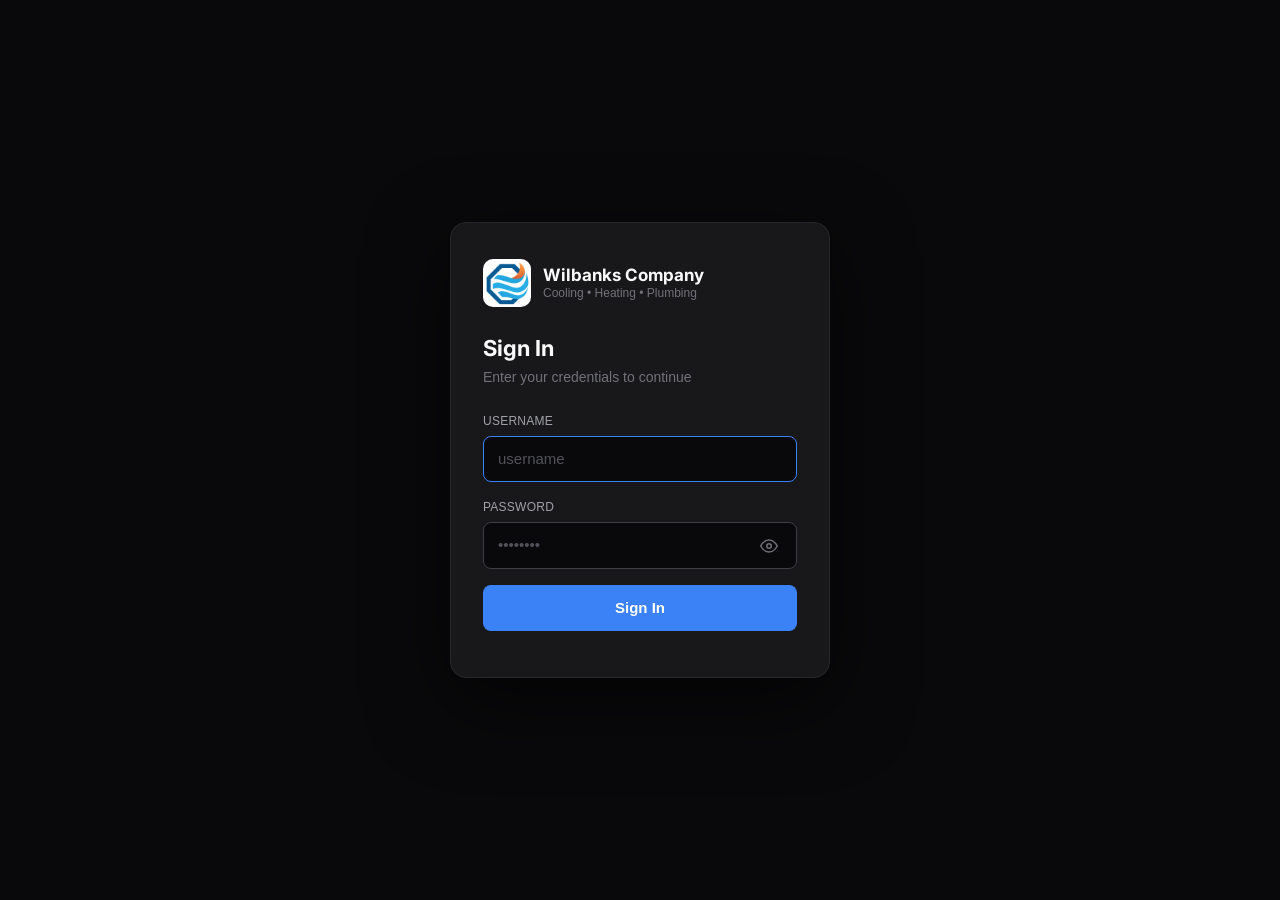
==== commit dfa20dd1: "Scheduler PROD v32: date next to invoice status pill — src 14c6c3b, staging a238911, revert tag prod" ====
--- a/index.html
+++ b/index.html
@@ -75,7 +75,7 @@
     <script>
       (function () {
         // JS bundle hash this page actually loaded with (kept in sync at deploy).
-        var LOADED_JS = "index-BzQP4Woi.js";
+        var LOADED_JS = "index-BlggsswF.js";
         function clearSwCachesAndReload() {
           var done = false;
           function go() {
@@ -113,8 +113,8 @@
     </script>
 
     <script src="./auth-layer.js?v=wc-prod-v28"></script>
-    <script type="module" crossorigin src="./assets/index-BzQP4Woi.js?v=wc-prod-v31"></script>
-    <link rel="stylesheet" crossorigin href="./assets/index-C2ilvT9R.css?v=wc-prod-v31">
+    <script type="module" crossorigin src="./assets/index-BlggsswF.js?v=wc-prod-v32"></script>
+    <link rel="stylesheet" crossorigin href="./assets/index-VWZLRvxU.css?v=wc-prod-v32">
     <style>
   /* wc-v254a: PWA full-screen base only. The legacy `main { left: 256px !important;
      padding-top: 0 !important }` override was removed — it fought v251's brand-band
--- a/assets/index-VWZLRvxU.css
+++ b/assets/index-VWZLRvxU.css
@@ -0,0 +1 @@
+@import"https://fonts.googleapis.com/css2?family=Inter:wght@300..700&family=DM+Sans:wght@400..700&display=swap";*,:before,:after{--tw-border-spacing-x: 0;--tw-border-spacing-y: 0;--tw-translate-x: 0;--tw-translate-y: 0;--tw-rotate: 0;--tw-skew-x: 0;--tw-skew-y: 0;--tw-scale-x: 1;--tw-scale-y: 1;--tw-pan-x: ;--tw-pan-y: ;--tw-pinch-zoom: ;--tw-scroll-snap-strictness: proximity;--tw-gradient-from-position: ;--tw-gradient-via-position: ;--tw-gradient-to-position: ;--tw-ordinal: ;--tw-slashed-zero: ;--tw-numeric-figure: ;--tw-numeric-spacing: ;--tw-numeric-fraction: ;--tw-ring-inset: ;--tw-ring-offset-width: 0px;--tw-ring-offset-color: #fff;--tw-ring-color: rgb(59 130 246 / .5);--tw-ring-offset-shadow: 0 0 #0000;--tw-ring-shadow: 0 0 #0000;--tw-shadow: 0 0 #0000;--tw-shadow-colored: 0 0 #0000;--tw-blur: ;--tw-brightness: ;--tw-contrast: ;--tw-grayscale: ;--tw-hue-rotate: ;--tw-invert: ;--tw-saturate: ;--tw-sepia: ;--tw-drop-shadow: ;--tw-backdrop-blur: ;--tw-backdrop-brightness: ;--tw-backdrop-contrast: ;--tw-backdrop-grayscale: ;--tw-backdrop-hue-rotate: ;--tw-backdrop-invert: ;--tw-backdrop-opacity: ;--tw-backdrop-saturate: ;--tw-backdrop-sepia: ;--tw-contain-size: ;--tw-contain-layout: ;--tw-contain-paint: ;--tw-contain-style: }::backdrop{--tw-border-spacing-x: 0;--tw-border-spacing-y: 0;--tw-translate-x: 0;--tw-translate-y: 0;--tw-rotate: 0;--tw-skew-x: 0;--tw-skew-y: 0;--tw-scale-x: 1;--tw-scale-y: 1;--tw-pan-x: ;--tw-pan-y: ;--tw-pinch-zoom: ;--tw-scroll-snap-strictness: proximity;--tw-gradient-from-position: ;--tw-gradient-via-position: ;--tw-gradient-to-position: ;--tw-ordinal: ;--tw-slashed-zero: ;--tw-numeric-figure: ;--tw-numeric-spacing: ;--tw-numeric-fraction: ;--tw-ring-inset: ;--tw-ring-offset-width: 0px;--tw-ring-offset-color: #fff;--tw-ring-color: rgb(59 130 246 / .5);--tw-ring-offset-shadow: 0 0 #0000;--tw-ring-shadow: 0 0 #0000;--tw-shadow: 0 0 #0000;--tw-shadow-colored: 0 0 #0000;--tw-blur: ;--tw-brightness: ;--tw-contrast: ;--tw-grayscale: ;--tw-hue-rotate: ;--tw-invert: ;--tw-saturate: ;--tw-sepia: ;--tw-drop-shadow: ;--tw-backdrop-blur: ;--tw-backdrop-brightness: ;--tw-backdrop-contrast: ;--tw-backdrop-grayscale: ;--tw-backdrop-hue-rotate: ;--tw-backdrop-invert: ;--tw-backdrop-opacity: ;--tw-backdrop-saturate: ;--tw-backdrop-sepia: ;--tw-contain-size: ;--tw-contain-layout: ;--tw-contain-paint: ;--tw-contain-style: }*,:before,:after{box-sizing:border-box;border-width:0;border-style:solid;border-color:#e5e7eb}:before,:after{--tw-content: ""}html,:host{line-height:1.5;-webkit-text-size-adjust:100%;-moz-tab-size:4;-o-tab-size:4;tab-size:4;font-family:var(--font-sans);font-feature-settings:normal;font-variation-settings:normal;-webkit-tap-highlight-color:transparent}body{margin:0;line-height:inherit}hr{height:0;color:inherit;border-top-width:1px}abbr:where([title]){-webkit-text-decoration:underline dotted;text-decoration:underline dotted}h1,h2,h3,h4,h5,h6{font-size:inherit;font-weight:inherit}a{color:inherit;text-decoration:inherit}b,strong{font-weight:bolder}code,kbd,samp,pre{font-family:var(--font-mono);font-feature-settings:normal;font-variation-settings:normal;font-size:1em}small{font-size:80%}sub,sup{font-size:75%;line-height:0;position:relative;vertical-align:baseline}sub{bottom:-.25em}sup{top:-.5em}table{text-indent:0;border-color:inherit;border-collapse:collapse}button,input,optgroup,select,textarea{font-family:inherit;font-feature-settings:inherit;font-variation-settings:inherit;font-size:100%;font-weight:inherit;line-height:inherit;letter-spacing:inherit;color:inherit;margin:0;padding:0}button,select{text-transform:none}button,input:where([type=button]),input:where([type=reset]),input:where([type=submit]){-webkit-appearance:button;background-color:transparent;background-image:none}:-moz-focusring{outline:auto}:-moz-ui-invalid{box-shadow:none}progress{vertical-align:baseline}::-webkit-inner-spin-button,::-webkit-outer-spin-button{height:auto}[type=search]{-webkit-appearance:textfield;outline-offset:-2px}::-webkit-search-decoration{-webkit-appearance:none}::-webkit-file-upload-button{-webkit-appearance:button;font:inherit}summary{display:list-item}blockquote,dl,dd,h1,h2,h3,h4,h5,h6,hr,figure,p,pre{margin:0}fieldset{margin:0;padding:0}legend{padding:0}ol,ul,menu{list-style:none;margin:0;padding:0}dialog{padding:0}textarea{resize:vertical}input::-moz-placeholder,textarea::-moz-placeholder{opacity:1;color:#9ca3af}input::placeholder,textarea::placeholder{opacity:1;color:#9ca3af}button,[role=button]{cursor:pointer}:disabled{cursor:default}img,svg,video,canvas,audio,iframe,embed,object{display:block;vertical-align:middle}img,video{max-width:100%;height:auto}[hidden]:where(:not([hidden=until-found])){display:none}:root{--background: 0 0% 100%;--foreground: 214 40% 8%;--card: 0 0% 100%;--card-foreground: 214 40% 12%;--popover: 0 0% 100%;--popover-foreground: 214 40% 12%;--primary: 214 72% 28%;--primary-foreground: 0 0% 100%;--secondary: 214 20% 92%;--secondary-foreground: 214 40% 20%;--muted: 214 15% 88%;--muted-foreground: 214 15% 30%;--accent: 24 92% 50%;--accent-foreground: 0 0% 100%;--destructive: 0 72% 51%;--destructive-foreground: 0 0% 100%;--border: 214 16% 72%;--input: 214 16% 72%;--ring: 214 72% 28%;--radius: .5rem;--status-scheduled: 214 72% 28%;--status-completed: 140 60% 32%;--status-cancelled: 0 72% 51%;--hvac: 24 92% 50%;--plumbing: 199 80% 40%}.dark{--background: 214 30% 8%;--foreground: 214 10% 92%;--card: 214 25% 11%;--card-foreground: 214 10% 92%;--popover: 214 25% 11%;--popover-foreground: 214 10% 92%;--primary: 214 72% 55%;--primary-foreground: 0 0% 100%;--secondary: 214 20% 16%;--secondary-foreground: 214 10% 85%;--muted: 214 20% 15%;--muted-foreground: 214 10% 55%;--accent: 24 92% 55%;--accent-foreground: 0 0% 100%;--destructive: 0 72% 60%;--destructive-foreground: 0 0% 100%;--border: 214 20% 22%;--input: 214 20% 22%;--ring: 214 72% 55%}*{--tw-border-opacity: 1;border-color:hsl(var(--border) / var(--tw-border-opacity, 1))}body{--tw-bg-opacity: 1;background-color:hsl(var(--background) / var(--tw-bg-opacity, 1));--tw-text-opacity: 1;color:hsl(var(--foreground) / var(--tw-text-opacity, 1));font-family:DM Sans,Inter,sans-serif;-webkit-font-smoothing:antialiased}h1,h2,h3,h4,h5,h6{font-family:Inter,sans-serif;font-weight:600;line-height:1.2}.container{width:100%}@media(min-width:640px){.container{max-width:640px}}@media(min-width:768px){.container{max-width:768px}}@media(min-width:1024px){.container{max-width:1024px}}@media(min-width:1280px){.container{max-width:1280px}}@media(min-width:1536px){.container{max-width:1536px}}.sr-only{position:absolute;width:1px;height:1px;padding:0;margin:-1px;overflow:hidden;clip:rect(0,0,0,0);white-space:nowrap;border-width:0}.pointer-events-none{pointer-events:none}.pointer-events-auto{pointer-events:auto}.visible{visibility:visible}.invisible{visibility:hidden}.collapse{visibility:collapse}.static{position:static}.fixed{position:fixed}.absolute{position:absolute}.relative{position:relative}.sticky{position:sticky}.inset-0{inset:0}.inset-x-0{left:0;right:0}.inset-y-0{top:0;bottom:0}.-bottom-1{bottom:-.25rem}.-bottom-12{bottom:-3rem}.-left-12{left:-3rem}.-right-1{right:-.25rem}.-right-12{right:-3rem}.-top-12{top:-3rem}.-top-\[20px\]{top:-20px}.bottom-0{bottom:0}.bottom-2{bottom:.5rem}.left-0{left:0}.left-1{left:.25rem}.left-1\/2{left:50%}.left-2{left:.5rem}.left-3{left:.75rem}.left-64{left:16rem}.left-\[104px\]{left:104px}.left-\[50\%\]{left:50%}.right-0{right:0}.right-1{right:.25rem}.right-2{right:.5rem}.right-3{right:.75rem}.right-4{right:1rem}.top-0{top:0}.top-1{top:.25rem}.top-1\.5{top:.375rem}.top-1\/2{top:50%}.top-2{top:.5rem}.top-3{top:.75rem}.top-3\.5{top:.875rem}.top-4{top:1rem}.top-\[1px\]{top:1px}.top-\[50\%\]{top:50%}.top-\[57px\]{top:57px}.top-\[60\%\]{top:60%}.top-full{top:100%}.z-10{z-index:10}.z-20{z-index:20}.z-30{z-index:30}.z-50{z-index:50}.z-\[10000\]{z-index:10000}.z-\[1000\]{z-index:1000}.z-\[100\]{z-index:100}.z-\[120\]{z-index:120}.z-\[1\]{z-index:1}.z-\[200\]{z-index:200}.z-\[60\]{z-index:60}.z-\[90\]{z-index:90}.z-\[95\]{z-index:95}.z-\[9999\]{z-index:9999}.z-\[99\]{z-index:99}.col-span-1{grid-column:span 1 / span 1}.col-span-2{grid-column:span 2 / span 2}.col-span-5{grid-column:span 5 / span 5}.-mx-1{margin-left:-.25rem;margin-right:-.25rem}.-mx-6{margin-left:-1.5rem;margin-right:-1.5rem}.mx-1{margin-left:.25rem;margin-right:.25rem}.mx-1\.5{margin-left:.375rem;margin-right:.375rem}.mx-2{margin-left:.5rem;margin-right:.5rem}.mx-3\.5{margin-left:.875rem;margin-right:.875rem}.mx-4{margin-left:1rem;margin-right:1rem}.mx-auto{margin-left:auto;margin-right:auto}.my-0\.5{margin-top:.125rem;margin-bottom:.125rem}.my-1{margin-top:.25rem;margin-bottom:.25rem}.-mb-px{margin-bottom:-1px}.-ml-4{margin-left:-1rem}.-mt-0\.5{margin-top:-.125rem}.-mt-4{margin-top:-1rem}.-mt-6{margin-top:-1.5rem}.-mt-\[80px\]{margin-top:-80px}.mb-0\.5{margin-bottom:.125rem}.mb-1{margin-bottom:.25rem}.mb-1\.5{margin-bottom:.375rem}.mb-2{margin-bottom:.5rem}.mb-3{margin-bottom:.75rem}.mb-4{margin-bottom:1rem}.mb-5{margin-bottom:1.25rem}.mb-6{margin-bottom:1.5rem}.mb-8{margin-bottom:2rem}.ml-1{margin-left:.25rem}.ml-2{margin-left:.5rem}.ml-5{margin-left:1.25rem}.ml-auto{margin-left:auto}.mr-0\.5{margin-right:.125rem}.mr-1{margin-right:.25rem}.mr-1\.5{margin-right:.375rem}.mr-2{margin-right:.5rem}.mr-3{margin-right:.75rem}.mr-auto{margin-right:auto}.mt-0\.5{margin-top:.125rem}.mt-1{margin-top:.25rem}.mt-1\.5{margin-top:.375rem}.mt-2{margin-top:.5rem}.mt-2\.5{margin-top:.625rem}.mt-24{margin-top:6rem}.mt-3{margin-top:.75rem}.mt-4{margin-top:1rem}.mt-5{margin-top:1.25rem}.mt-6{margin-top:1.5rem}.mt-8{margin-top:2rem}.mt-auto{margin-top:auto}.line-clamp-1{overflow:hidden;display:-webkit-box;-webkit-box-orient:vertical;-webkit-line-clamp:1}.line-clamp-2{overflow:hidden;display:-webkit-box;-webkit-box-orient:vertical;-webkit-line-clamp:2}.block{display:block}.inline-block{display:inline-block}.inline{display:inline}.flex{display:flex}.inline-flex{display:inline-flex}.table{display:table}.grid{display:grid}.hidden{display:none}.aspect-square{aspect-ratio:1 / 1}.aspect-video{aspect-ratio:16 / 9}.size-4{width:1rem;height:1rem}.h-0\.5{height:.125rem}.h-1\.5{height:.375rem}.h-10{height:2.5rem}.h-11{height:2.75rem}.h-12{height:3rem}.h-16{height:4rem}.h-2{height:.5rem}.h-2\.5{height:.625rem}.h-20{height:5rem}.h-24{height:6rem}.h-28{height:7rem}.h-3{height:.75rem}.h-3\.5{height:.875rem}.h-4{height:1rem}.h-40{height:10rem}.h-5{height:1.25rem}.h-6{height:1.5rem}.h-7{height:1.75rem}.h-8{height:2rem}.h-9{height:2.25rem}.h-\[1px\]{height:1px}.h-\[var\(--radix-navigation-menu-viewport-height\)\]{height:var(--radix-navigation-menu-viewport-height)}.h-\[var\(--radix-select-trigger-height\)\]{height:var(--radix-select-trigger-height)}.h-auto{height:auto}.h-full{height:100%}.h-px{height:1px}.h-svh{height:100svh}.max-h-64{max-height:16rem}.max-h-72{max-height:18rem}.max-h-\[--radix-context-menu-content-available-height\]{max-height:var(--radix-context-menu-content-available-height)}.max-h-\[--radix-select-content-available-height\]{max-height:var(--radix-select-content-available-height)}.max-h-\[300px\]{max-height:300px}.max-h-\[360px\]{max-height:360px}.max-h-\[40vh\]{max-height:40vh}.max-h-\[50vh\]{max-height:50vh}.max-h-\[55vh\]{max-height:55vh}.max-h-\[60vh\]{max-height:60vh}.max-h-\[70vh\]{max-height:70vh}.max-h-\[80vh\]{max-height:80vh}.max-h-\[85vh\]{max-height:85vh}.max-h-\[90vh\]{max-height:90vh}.max-h-\[var\(--radix-dropdown-menu-content-available-height\)\]{max-height:var(--radix-dropdown-menu-content-available-height)}.max-h-screen{max-height:100vh}.min-h-0{min-height:0px}.min-h-10{min-height:2.5rem}.min-h-44{min-height:11rem}.min-h-64{min-height:16rem}.min-h-8{min-height:2rem}.min-h-9{min-height:2.25rem}.min-h-\[300px\]{min-height:300px}.min-h-\[32px\]{min-height:32px}.min-h-\[38px\]{min-height:38px}.min-h-\[44px\]{min-height:44px}.min-h-\[48px\]{min-height:48px}.min-h-\[56px\]{min-height:56px}.min-h-\[60px\]{min-height:60px}.min-h-\[80px\]{min-height:80px}.min-h-full{min-height:100%}.min-h-screen{min-height:100vh}.min-h-svh{min-height:100svh}.w-0{width:0px}.w-1{width:.25rem}.w-1\.5{width:.375rem}.w-10{width:2.5rem}.w-11{width:2.75rem}.w-12{width:3rem}.w-16{width:4rem}.w-2{width:.5rem}.w-2\.5{width:.625rem}.w-20{width:5rem}.w-24{width:6rem}.w-28{width:7rem}.w-3{width:.75rem}.w-3\.5{width:.875rem}.w-3\/4{width:75%}.w-32{width:8rem}.w-36{width:9rem}.w-4{width:1rem}.w-44{width:11rem}.w-48{width:12rem}.w-5{width:1.25rem}.w-6{width:1.5rem}.w-60{width:15rem}.w-64{width:16rem}.w-7{width:1.75rem}.w-72{width:18rem}.w-8{width:2rem}.w-9{width:2.25rem}.w-\[100px\]{width:100px}.w-\[104px\]{width:104px}.w-\[1px\]{width:1px}.w-\[260px\]{width:260px}.w-\[280px\]{width:280px}.w-\[3px\]{width:3px}.w-\[var\(--sidebar-width\)\]{width:var(--sidebar-width)}.w-auto{width:auto}.w-fit{width:-moz-fit-content;width:fit-content}.w-full{width:100%}.w-max{width:-moz-max-content;width:max-content}.w-px{width:1px}.min-w-0{min-width:0px}.min-w-10{min-width:2.5rem}.min-w-11{min-width:2.75rem}.min-w-48{min-width:12rem}.min-w-5{min-width:1.25rem}.min-w-9{min-width:2.25rem}.min-w-\[120px\]{min-width:120px}.min-w-\[12rem\]{min-width:12rem}.min-w-\[200px\]{min-width:200px}.min-w-\[44px\]{min-width:44px}.min-w-\[56px\]{min-width:56px}.min-w-\[8rem\]{min-width:8rem}.min-w-\[var\(--radix-select-trigger-width\)\]{min-width:var(--radix-select-trigger-width)}.max-w-2xl{max-width:42rem}.max-w-3xl{max-width:48rem}.max-w-4xl{max-width:56rem}.max-w-6xl{max-width:72rem}.max-w-7xl{max-width:80rem}.max-w-\[120px\]{max-width:120px}.max-w-\[140px\]{max-width:140px}.max-w-\[160px\]{max-width:160px}.max-w-\[180px\]{max-width:180px}.max-w-\[200px\]{max-width:200px}.max-w-\[55\%\]{max-width:55%}.max-w-\[85\%\]{max-width:85%}.max-w-\[var\(--skeleton-width\)\]{max-width:var(--skeleton-width)}.max-w-full{max-width:100%}.max-w-lg{max-width:32rem}.max-w-max{max-width:-moz-max-content;max-width:max-content}.max-w-md{max-width:28rem}.max-w-sm{max-width:24rem}.max-w-xs{max-width:20rem}.flex-1{flex:1 1 0%}.flex-shrink{flex-shrink:1}.flex-shrink-0{flex-shrink:0}.shrink{flex-shrink:1}.shrink-0{flex-shrink:0}.grow{flex-grow:1}.grow-0{flex-grow:0}.basis-full{flex-basis:100%}.caption-bottom{caption-side:bottom}.border-collapse{border-collapse:collapse}.origin-\[--radix-context-menu-content-transform-origin\]{transform-origin:var(--radix-context-menu-content-transform-origin)}.origin-\[--radix-dropdown-menu-content-transform-origin\]{transform-origin:var(--radix-dropdown-menu-content-transform-origin)}.origin-\[--radix-hover-card-content-transform-origin\]{transform-origin:var(--radix-hover-card-content-transform-origin)}.origin-\[--radix-menubar-content-transform-origin\]{transform-origin:var(--radix-menubar-content-transform-origin)}.origin-\[--radix-popover-content-transform-origin\]{transform-origin:var(--radix-popover-content-transform-origin)}.origin-\[--radix-select-content-transform-origin\]{transform-origin:var(--radix-select-content-transform-origin)}.origin-\[--radix-tooltip-content-transform-origin\]{transform-origin:var(--radix-tooltip-content-transform-origin)}.-translate-x-1\/2{--tw-translate-x: -50%;transform:translate(var(--tw-translate-x),var(--tw-translate-y)) rotate(var(--tw-rotate)) skew(var(--tw-skew-x)) skewY(var(--tw-skew-y)) scaleX(var(--tw-scale-x)) scaleY(var(--tw-scale-y))}.-translate-x-px{--tw-translate-x: -1px;transform:translate(var(--tw-translate-x),var(--tw-translate-y)) rotate(var(--tw-rotate)) skew(var(--tw-skew-x)) skewY(var(--tw-skew-y)) scaleX(var(--tw-scale-x)) scaleY(var(--tw-scale-y))}.-translate-y-1\/2{--tw-translate-y: -50%;transform:translate(var(--tw-translate-x),var(--tw-translate-y)) rotate(var(--tw-rotate)) skew(var(--tw-skew-x)) skewY(var(--tw-skew-y)) scaleX(var(--tw-scale-x)) scaleY(var(--tw-scale-y))}.translate-x-0{--tw-translate-x: 0px;transform:translate(var(--tw-translate-x),var(--tw-translate-y)) rotate(var(--tw-rotate)) skew(var(--tw-skew-x)) skewY(var(--tw-skew-y)) scaleX(var(--tw-scale-x)) scaleY(var(--tw-scale-y))}.translate-x-0\.5{--tw-translate-x: .125rem;transform:translate(var(--tw-translate-x),var(--tw-translate-y)) rotate(var(--tw-rotate)) skew(var(--tw-skew-x)) skewY(var(--tw-skew-y)) scaleX(var(--tw-scale-x)) scaleY(var(--tw-scale-y))}.translate-x-5{--tw-translate-x: 1.25rem;transform:translate(var(--tw-translate-x),var(--tw-translate-y)) rotate(var(--tw-rotate)) skew(var(--tw-skew-x)) skewY(var(--tw-skew-y)) scaleX(var(--tw-scale-x)) scaleY(var(--tw-scale-y))}.translate-x-\[-50\%\]{--tw-translate-x: -50%;transform:translate(var(--tw-translate-x),var(--tw-translate-y)) rotate(var(--tw-rotate)) skew(var(--tw-skew-x)) skewY(var(--tw-skew-y)) scaleX(var(--tw-scale-x)) scaleY(var(--tw-scale-y))}.translate-x-px{--tw-translate-x: 1px;transform:translate(var(--tw-translate-x),var(--tw-translate-y)) rotate(var(--tw-rotate)) skew(var(--tw-skew-x)) skewY(var(--tw-skew-y)) scaleX(var(--tw-scale-x)) scaleY(var(--tw-scale-y))}.translate-y-\[-50\%\]{--tw-translate-y: -50%;transform:translate(var(--tw-translate-x),var(--tw-translate-y)) rotate(var(--tw-rotate)) skew(var(--tw-skew-x)) skewY(var(--tw-skew-y)) scaleX(var(--tw-scale-x)) scaleY(var(--tw-scale-y))}.rotate-45{--tw-rotate: 45deg;transform:translate(var(--tw-translate-x),var(--tw-translate-y)) rotate(var(--tw-rotate)) skew(var(--tw-skew-x)) skewY(var(--tw-skew-y)) scaleX(var(--tw-scale-x)) scaleY(var(--tw-scale-y))}.rotate-90{--tw-rotate: 90deg;transform:translate(var(--tw-translate-x),var(--tw-translate-y)) rotate(var(--tw-rotate)) skew(var(--tw-skew-x)) skewY(var(--tw-skew-y)) scaleX(var(--tw-scale-x)) scaleY(var(--tw-scale-y))}.scale-110{--tw-scale-x: 1.1;--tw-scale-y: 1.1;transform:translate(var(--tw-translate-x),var(--tw-translate-y)) rotate(var(--tw-rotate)) skew(var(--tw-skew-x)) skewY(var(--tw-skew-y)) scaleX(var(--tw-scale-x)) scaleY(var(--tw-scale-y))}.transform{transform:translate(var(--tw-translate-x),var(--tw-translate-y)) rotate(var(--tw-rotate)) skew(var(--tw-skew-x)) skewY(var(--tw-skew-y)) scaleX(var(--tw-scale-x)) scaleY(var(--tw-scale-y))}@keyframes pulse{50%{opacity:.5}}.animate-pulse{animation:pulse 2s cubic-bezier(.4,0,.6,1) infinite}@keyframes spin{to{transform:rotate(360deg)}}.animate-spin{animation:spin 1s linear infinite}.cursor-default{cursor:default}.cursor-grab{cursor:grab}.cursor-move{cursor:move}.cursor-not-allowed{cursor:not-allowed}.cursor-pointer{cursor:pointer}.touch-none{touch-action:none}.touch-pan-y{--tw-pan-y: pan-y;touch-action:var(--tw-pan-x) var(--tw-pan-y) var(--tw-pinch-zoom)}.select-none{-webkit-user-select:none;-moz-user-select:none;user-select:none}.resize-none{resize:none}.resize{resize:both}.list-inside{list-style-position:inside}.list-decimal{list-style-type:decimal}.list-disc{list-style-type:disc}.list-none{list-style-type:none}.grid-cols-1{grid-template-columns:repeat(1,minmax(0,1fr))}.grid-cols-10{grid-template-columns:repeat(10,minmax(0,1fr))}.grid-cols-12{grid-template-columns:repeat(12,minmax(0,1fr))}.grid-cols-2{grid-template-columns:repeat(2,minmax(0,1fr))}.grid-cols-3{grid-template-columns:repeat(3,minmax(0,1fr))}.grid-cols-5{grid-template-columns:repeat(5,minmax(0,1fr))}.grid-cols-6{grid-template-columns:repeat(6,minmax(0,1fr))}.grid-cols-7{grid-template-columns:repeat(7,minmax(0,1fr))}.grid-cols-8{grid-template-columns:repeat(8,minmax(0,1fr))}.grid-cols-\[1\.6fr_0\.8fr_0\.9fr_0\.9fr_1\.3fr_1\.5fr_1\.4fr\]{grid-template-columns:1.6fr .8fr .9fr .9fr 1.3fr 1.5fr 1.4fr}.grid-cols-\[100px_1\.6fr_110px_90px_100px_1\.2fr_110px\]{grid-template-columns:100px 1.6fr 110px 90px 100px 1.2fr 110px}.grid-cols-\[1fr_60px_90px\]{grid-template-columns:1fr 60px 90px}.grid-cols-\[1fr_70px_110px_100px_32px\]{grid-template-columns:1fr 70px 110px 100px 32px}.grid-cols-\[80px_1fr_1fr\]{grid-template-columns:80px 1fr 1fr}.flex-row{flex-direction:row}.flex-col{flex-direction:column}.flex-col-reverse{flex-direction:column-reverse}.flex-wrap{flex-wrap:wrap}.items-start{align-items:flex-start}.items-end{align-items:flex-end}.items-center{align-items:center}.items-baseline{align-items:baseline}.items-stretch{align-items:stretch}.justify-start{justify-content:flex-start}.justify-end{justify-content:flex-end}.justify-center{justify-content:center}.justify-between{justify-content:space-between}.justify-evenly{justify-content:space-evenly}.gap-0\.5{gap:.125rem}.gap-1{gap:.25rem}.gap-1\.5{gap:.375rem}.gap-2{gap:.5rem}.gap-2\.5{gap:.625rem}.gap-3{gap:.75rem}.gap-4{gap:1rem}.gap-6{gap:1.5rem}.gap-\[2px\]{gap:2px}.gap-x-2{-moz-column-gap:.5rem;column-gap:.5rem}.gap-x-3{-moz-column-gap:.75rem;column-gap:.75rem}.gap-x-4{-moz-column-gap:1rem;column-gap:1rem}.gap-x-6{-moz-column-gap:1.5rem;column-gap:1.5rem}.gap-y-0\.5{row-gap:.125rem}.gap-y-1{row-gap:.25rem}.gap-y-1\.5{row-gap:.375rem}.gap-y-2{row-gap:.5rem}.space-x-1>:not([hidden])~:not([hidden]){--tw-space-x-reverse: 0;margin-right:calc(.25rem * var(--tw-space-x-reverse));margin-left:calc(.25rem * calc(1 - var(--tw-space-x-reverse)))}.space-x-4>:not([hidden])~:not([hidden]){--tw-space-x-reverse: 0;margin-right:calc(1rem * var(--tw-space-x-reverse));margin-left:calc(1rem * calc(1 - var(--tw-space-x-reverse)))}.space-y-0>:not([hidden])~:not([hidden]){--tw-space-y-reverse: 0;margin-top:calc(0px * calc(1 - var(--tw-space-y-reverse)));margin-bottom:calc(0px * var(--tw-space-y-reverse))}.space-y-0\.5>:not([hidden])~:not([hidden]){--tw-space-y-reverse: 0;margin-top:calc(.125rem * calc(1 - var(--tw-space-y-reverse)));margin-bottom:calc(.125rem * var(--tw-space-y-reverse))}.space-y-1>:not([hidden])~:not([hidden]){--tw-space-y-reverse: 0;margin-top:calc(.25rem * calc(1 - var(--tw-space-y-reverse)));margin-bottom:calc(.25rem * var(--tw-space-y-reverse))}.space-y-1\.5>:not([hidden])~:not([hidden]){--tw-space-y-reverse: 0;margin-top:calc(.375rem * calc(1 - var(--tw-space-y-reverse)));margin-bottom:calc(.375rem * var(--tw-space-y-reverse))}.space-y-2>:not([hidden])~:not([hidden]){--tw-space-y-reverse: 0;margin-top:calc(.5rem * calc(1 - var(--tw-space-y-reverse)));margin-bottom:calc(.5rem * var(--tw-space-y-reverse))}.space-y-3>:not([hidden])~:not([hidden]){--tw-space-y-reverse: 0;margin-top:calc(.75rem * calc(1 - var(--tw-space-y-reverse)));margin-bottom:calc(.75rem * var(--tw-space-y-reverse))}.space-y-4>:not([hidden])~:not([hidden]){--tw-space-y-reverse: 0;margin-top:calc(1rem * calc(1 - var(--tw-space-y-reverse)));margin-bottom:calc(1rem * var(--tw-space-y-reverse))}.space-y-5>:not([hidden])~:not([hidden]){--tw-space-y-reverse: 0;margin-top:calc(1.25rem * calc(1 - var(--tw-space-y-reverse)));margin-bottom:calc(1.25rem * var(--tw-space-y-reverse))}.space-y-6>:not([hidden])~:not([hidden]){--tw-space-y-reverse: 0;margin-top:calc(1.5rem * calc(1 - var(--tw-space-y-reverse)));margin-bottom:calc(1.5rem * var(--tw-space-y-reverse))}.space-y-8>:not([hidden])~:not([hidden]){--tw-space-y-reverse: 0;margin-top:calc(2rem * calc(1 - var(--tw-space-y-reverse)));margin-bottom:calc(2rem * var(--tw-space-y-reverse))}.divide-y>:not([hidden])~:not([hidden]){--tw-divide-y-reverse: 0;border-top-width:calc(1px * calc(1 - var(--tw-divide-y-reverse)));border-bottom-width:calc(1px * var(--tw-divide-y-reverse))}.divide-border>:not([hidden])~:not([hidden]){--tw-divide-opacity: 1;border-color:hsl(var(--border) / var(--tw-divide-opacity, 1))}.divide-border\/60>:not([hidden])~:not([hidden]){border-color:hsl(var(--border) / .6)}.self-start{align-self:flex-start}.self-end{align-self:flex-end}.self-center{align-self:center}.overflow-auto{overflow:auto}.overflow-hidden{overflow:hidden}.overflow-visible{overflow:visible}.overflow-x-auto{overflow-x:auto}.overflow-y-auto{overflow-y:auto}.overflow-x-hidden{overflow-x:hidden}.truncate{overflow:hidden;text-overflow:ellipsis;white-space:nowrap}.whitespace-nowrap{white-space:nowrap}.whitespace-pre-line{white-space:pre-line}.whitespace-pre-wrap{white-space:pre-wrap}.break-words{overflow-wrap:break-word}.break-all{word-break:break-all}.rounded{border-radius:.25rem}.rounded-2xl{border-radius:1rem}.rounded-\[2px\]{border-radius:2px}.rounded-\[inherit\]{border-radius:inherit}.rounded-full{border-radius:9999px}.rounded-lg{border-radius:.5625rem}.rounded-md{border-radius:.375rem}.rounded-sm{border-radius:.1875rem}.rounded-xl{border-radius:.75rem}.rounded-l-md{border-top-left-radius:.375rem;border-bottom-left-radius:.375rem}.rounded-r{border-top-right-radius:.25rem;border-bottom-right-radius:.25rem}.rounded-r-md{border-top-right-radius:.375rem;border-bottom-right-radius:.375rem}.rounded-t-\[10px\]{border-top-left-radius:10px;border-top-right-radius:10px}.rounded-tl-sm{border-top-left-radius:.1875rem}.border{border-width:1px}.border-0{border-width:0px}.border-2{border-width:2px}.border-\[1\.5px\]{border-width:1.5px}.border-y{border-top-width:1px;border-bottom-width:1px}.border-b{border-bottom-width:1px}.border-b-2{border-bottom-width:2px}.border-l{border-left-width:1px}.border-l-2{border-left-width:2px}.border-l-4{border-left-width:4px}.border-r{border-right-width:1px}.border-r-4{border-right-width:4px}.border-t{border-top-width:1px}.border-dashed{border-style:dashed}.border-\[\#ff10f0\]{--tw-border-opacity: 1;border-color:rgb(255 16 240 / var(--tw-border-opacity, 1))}.border-\[--color-border\]{border-color:var(--color-border)}.border-amber-200{--tw-border-opacity: 1;border-color:rgb(253 230 138 / var(--tw-border-opacity, 1))}.border-amber-300{--tw-border-opacity: 1;border-color:rgb(252 211 77 / var(--tw-border-opacity, 1))}.border-amber-500{--tw-border-opacity: 1;border-color:rgb(245 158 11 / var(--tw-border-opacity, 1))}.border-amber-500\/20{border-color:#f59e0b33}.border-amber-500\/30{border-color:#f59e0b4d}.border-amber-500\/40{border-color:#f59e0b66}.border-blue-200{--tw-border-opacity: 1;border-color:rgb(191 219 254 / var(--tw-border-opacity, 1))}.border-blue-300{--tw-border-opacity: 1;border-color:rgb(147 197 253 / var(--tw-border-opacity, 1))}.border-blue-500{--tw-border-opacity: 1;border-color:rgb(59 130 246 / var(--tw-border-opacity, 1))}.border-blue-500\/20{border-color:#3b82f633}.border-blue-500\/30{border-color:#3b82f64d}.border-blue-600{--tw-border-opacity: 1;border-color:rgb(37 99 235 / var(--tw-border-opacity, 1))}.border-border{--tw-border-opacity: 1;border-color:hsl(var(--border) / var(--tw-border-opacity, 1))}.border-border\/40{border-color:hsl(var(--border) / .4)}.border-border\/50{border-color:hsl(var(--border) / .5)}.border-border\/60{border-color:hsl(var(--border) / .6)}.border-card{--tw-border-opacity: 1;border-color:hsl(var(--card) / var(--tw-border-opacity, 1))}.border-card-border{--tw-border-opacity: 1;border-color:hsl(var(--card-border) / var(--tw-border-opacity, 1))}.border-current{border-color:currentColor}.border-destructive{--tw-border-opacity: 1;border-color:hsl(var(--destructive) / var(--tw-border-opacity, 1))}.border-destructive-border{border-color:var(--destructive-border)}.border-destructive\/30{border-color:hsl(var(--destructive) / .3)}.border-destructive\/40{border-color:hsl(var(--destructive) / .4)}.border-destructive\/50{border-color:hsl(var(--destructive) / .5)}.border-emerald-200{--tw-border-opacity: 1;border-color:rgb(167 243 208 / var(--tw-border-opacity, 1))}.border-emerald-500\/20{border-color:#10b98133}.border-emerald-500\/30{border-color:#10b9814d}.border-emerald-500\/40{border-color:#10b98166}.border-emerald-500\/50{border-color:#10b98180}.border-green-500\/30{border-color:#22c55e4d}.border-green-500\/40{border-color:#22c55e66}.border-green-500\/50{border-color:#22c55e80}.border-green-600{--tw-border-opacity: 1;border-color:rgb(22 163 74 / var(--tw-border-opacity, 1))}.border-input{--tw-border-opacity: 1;border-color:hsl(var(--input) / var(--tw-border-opacity, 1))}.border-orange-200{--tw-border-opacity: 1;border-color:rgb(254 215 170 / var(--tw-border-opacity, 1))}.border-primary{--tw-border-opacity: 1;border-color:hsl(var(--primary) / var(--tw-border-opacity, 1))}.border-primary-border{border-color:var(--primary-border)}.border-primary\/20{border-color:hsl(var(--primary) / .2)}.border-primary\/30{border-color:hsl(var(--primary) / .3)}.border-primary\/40{border-color:hsl(var(--primary) / .4)}.border-purple-200{--tw-border-opacity: 1;border-color:rgb(233 213 255 / var(--tw-border-opacity, 1))}.border-purple-500\/30{border-color:#a855f74d}.border-red-200{--tw-border-opacity: 1;border-color:rgb(254 202 202 / var(--tw-border-opacity, 1))}.border-red-500{--tw-border-opacity: 1;border-color:rgb(239 68 68 / var(--tw-border-opacity, 1))}.border-red-500\/30{border-color:#ef44444d}.border-red-500\/40{border-color:#ef444466}.border-red-600{--tw-border-opacity: 1;border-color:rgb(220 38 38 / var(--tw-border-opacity, 1))}.border-rose-200{--tw-border-opacity: 1;border-color:rgb(254 205 211 / var(--tw-border-opacity, 1))}.border-secondary-border{border-color:var(--secondary-border)}.border-sidebar-border{--tw-border-opacity: 1;border-color:hsl(var(--sidebar-border) / var(--tw-border-opacity, 1))}.border-sky-500\/40{border-color:#0ea5e966}.border-slate-600{--tw-border-opacity: 1;border-color:rgb(71 85 105 / var(--tw-border-opacity, 1))}.border-transparent{border-color:transparent}.border-white{--tw-border-opacity: 1;border-color:rgb(255 255 255 / var(--tw-border-opacity, 1))}.border-white\/10{border-color:#ffffff1a}.border-yellow-200{--tw-border-opacity: 1;border-color:rgb(254 240 138 / var(--tw-border-opacity, 1))}.border-zinc-200{--tw-border-opacity: 1;border-color:rgb(228 228 231 / var(--tw-border-opacity, 1))}.border-zinc-300{--tw-border-opacity: 1;border-color:rgb(212 212 216 / var(--tw-border-opacity, 1))}.border-l-blue-500\/60{border-left-color:#3b82f699}.border-l-emerald-500\/60{border-left-color:#10b98199}.border-l-transparent{border-left-color:transparent}.border-t-transparent{border-top-color:transparent}.bg-\[\#22c55e\]{--tw-bg-opacity: 1;background-color:rgb(34 197 94 / var(--tw-bg-opacity, 1))}.bg-\[\#2CA01C\]{--tw-bg-opacity: 1;background-color:rgb(44 160 28 / var(--tw-bg-opacity, 1))}.bg-\[\#2CA01C\]\/10{background-color:#2ca01c1a}.bg-\[\#8b5cf6\]{--tw-bg-opacity: 1;background-color:rgb(139 92 246 / var(--tw-bg-opacity, 1))}.bg-\[\#ef4444\]{--tw-bg-opacity: 1;background-color:rgb(239 68 68 / var(--tw-bg-opacity, 1))}.bg-\[\#f59e0b\]{--tw-bg-opacity: 1;background-color:rgb(245 158 11 / var(--tw-bg-opacity, 1))}.bg-\[--color-bg\]{background-color:var(--color-bg)}.bg-accent{--tw-bg-opacity: 1;background-color:hsl(var(--accent) / var(--tw-bg-opacity, 1))}.bg-amber-100{--tw-bg-opacity: 1;background-color:rgb(254 243 199 / var(--tw-bg-opacity, 1))}.bg-amber-200{--tw-bg-opacity: 1;background-color:rgb(253 230 138 / var(--tw-bg-opacity, 1))}.bg-amber-50{--tw-bg-opacity: 1;background-color:rgb(255 251 235 / var(--tw-bg-opacity, 1))}.bg-amber-50\/50{background-color:#fffbeb80}.bg-amber-500\/10{background-color:#f59e0b1a}.bg-amber-500\/15{background-color:#f59e0b26}.bg-amber-500\/5{background-color:#f59e0b0d}.bg-background{--tw-bg-opacity: 1;background-color:hsl(var(--background) / var(--tw-bg-opacity, 1))}.bg-background\/95{background-color:hsl(var(--background) / .95)}.bg-black{--tw-bg-opacity: 1;background-color:rgb(0 0 0 / var(--tw-bg-opacity, 1))}.bg-black\/30{background-color:#0000004d}.bg-black\/50{background-color:#00000080}.bg-black\/60{background-color:#0009}.bg-black\/80{background-color:#000c}.bg-blue-100{--tw-bg-opacity: 1;background-color:rgb(219 234 254 / var(--tw-bg-opacity, 1))}.bg-blue-500{--tw-bg-opacity: 1;background-color:rgb(59 130 246 / var(--tw-bg-opacity, 1))}.bg-blue-500\/10{background-color:#3b82f61a}.bg-blue-500\/15{background-color:#3b82f626}.bg-blue-500\/20{background-color:#3b82f633}.bg-blue-500\/5{background-color:#3b82f60d}.bg-blue-600{--tw-bg-opacity: 1;background-color:rgb(37 99 235 / var(--tw-bg-opacity, 1))}.bg-border{--tw-bg-opacity: 1;background-color:hsl(var(--border) / var(--tw-bg-opacity, 1))}.bg-border\/50{background-color:hsl(var(--border) / .5)}.bg-card{--tw-bg-opacity: 1;background-color:hsl(var(--card) / var(--tw-bg-opacity, 1))}.bg-card\/50{background-color:hsl(var(--card) / .5)}.bg-card\/95{background-color:hsl(var(--card) / .95)}.bg-destructive{--tw-bg-opacity: 1;background-color:hsl(var(--destructive) / var(--tw-bg-opacity, 1))}.bg-destructive\/10{background-color:hsl(var(--destructive) / .1)}.bg-destructive\/15{background-color:hsl(var(--destructive) / .15)}.bg-destructive\/5{background-color:hsl(var(--destructive) / .05)}.bg-emerald-100{--tw-bg-opacity: 1;background-color:rgb(209 250 229 / var(--tw-bg-opacity, 1))}.bg-emerald-500\/10{background-color:#10b9811a}.bg-emerald-500\/5{background-color:#10b9810d}.bg-emerald-600{--tw-bg-opacity: 1;background-color:rgb(5 150 105 / var(--tw-bg-opacity, 1))}.bg-foreground{--tw-bg-opacity: 1;background-color:hsl(var(--foreground) / var(--tw-bg-opacity, 1))}.bg-gray-50{--tw-bg-opacity: 1;background-color:rgb(249 250 251 / var(--tw-bg-opacity, 1))}.bg-gray-500\/15{background-color:#6b728026}.bg-green-100{--tw-bg-opacity: 1;background-color:rgb(220 252 231 / var(--tw-bg-opacity, 1))}.bg-green-50\/30{background-color:#f0fdf44d}.bg-green-500\/15{background-color:#22c55e26}.bg-green-500\/20{background-color:#22c55e33}.bg-green-500\/5{background-color:#22c55e0d}.bg-green-600{--tw-bg-opacity: 1;background-color:rgb(22 163 74 / var(--tw-bg-opacity, 1))}.bg-muted{--tw-bg-opacity: 1;background-color:hsl(var(--muted) / var(--tw-bg-opacity, 1))}.bg-muted-foreground\/50{background-color:hsl(var(--muted-foreground) / .5)}.bg-muted\/20{background-color:hsl(var(--muted) / .2)}.bg-muted\/30{background-color:hsl(var(--muted) / .3)}.bg-muted\/40{background-color:hsl(var(--muted) / .4)}.bg-muted\/50{background-color:hsl(var(--muted) / .5)}.bg-muted\/60{background-color:hsl(var(--muted) / .6)}.bg-orange-100{--tw-bg-opacity: 1;background-color:rgb(255 237 213 / var(--tw-bg-opacity, 1))}.bg-orange-100\/70{background-color:#ffedd5b3}.bg-orange-200{--tw-bg-opacity: 1;background-color:rgb(254 215 170 / var(--tw-bg-opacity, 1))}.bg-orange-50\/50{background-color:#fff7ed80}.bg-popover{--tw-bg-opacity: 1;background-color:hsl(var(--popover) / var(--tw-bg-opacity, 1))}.bg-primary{--tw-bg-opacity: 1;background-color:hsl(var(--primary) / var(--tw-bg-opacity, 1))}.bg-primary\/10{background-color:hsl(var(--primary) / .1)}.bg-primary\/15{background-color:hsl(var(--primary) / .15)}.bg-primary\/5{background-color:hsl(var(--primary) / .05)}.bg-primary\/70{background-color:hsl(var(--primary) / .7)}.bg-purple-100{--tw-bg-opacity: 1;background-color:rgb(243 232 255 / var(--tw-bg-opacity, 1))}.bg-purple-500\/10{background-color:#a855f71a}.bg-purple-500\/15{background-color:#a855f726}.bg-red-100{--tw-bg-opacity: 1;background-color:rgb(254 226 226 / var(--tw-bg-opacity, 1))}.bg-red-200{--tw-bg-opacity: 1;background-color:rgb(254 202 202 / var(--tw-bg-opacity, 1))}.bg-red-50\/60{background-color:#fef2f299}.bg-red-500\/10{background-color:#ef44441a}.bg-red-500\/15{background-color:#ef444426}.bg-red-500\/5{background-color:#ef44440d}.bg-red-600{--tw-bg-opacity: 1;background-color:rgb(220 38 38 / var(--tw-bg-opacity, 1))}.bg-rose-100{--tw-bg-opacity: 1;background-color:rgb(255 228 230 / var(--tw-bg-opacity, 1))}.bg-secondary{--tw-bg-opacity: 1;background-color:hsl(var(--secondary) / var(--tw-bg-opacity, 1))}.bg-sidebar{--tw-bg-opacity: 1;background-color:hsl(var(--sidebar) / var(--tw-bg-opacity, 1))}.bg-sidebar-border{--tw-bg-opacity: 1;background-color:hsl(var(--sidebar-border) / var(--tw-bg-opacity, 1))}.bg-sky-100{--tw-bg-opacity: 1;background-color:rgb(224 242 254 / var(--tw-bg-opacity, 1))}.bg-sky-50\/60{background-color:#f0f9ff99}.bg-sky-600{--tw-bg-opacity: 1;background-color:rgb(2 132 199 / var(--tw-bg-opacity, 1))}.bg-slate-600{--tw-bg-opacity: 1;background-color:rgb(71 85 105 / var(--tw-bg-opacity, 1))}.bg-slate-800{--tw-bg-opacity: 1;background-color:rgb(30 41 59 / var(--tw-bg-opacity, 1))}.bg-transparent{background-color:transparent}.bg-white{--tw-bg-opacity: 1;background-color:rgb(255 255 255 / var(--tw-bg-opacity, 1))}.bg-yellow-100{--tw-bg-opacity: 1;background-color:rgb(254 249 195 / var(--tw-bg-opacity, 1))}.bg-yellow-500{--tw-bg-opacity: 1;background-color:rgb(234 179 8 / var(--tw-bg-opacity, 1))}.bg-yellow-500\/20{background-color:#eab30833}.bg-zinc-50{--tw-bg-opacity: 1;background-color:rgb(250 250 250 / var(--tw-bg-opacity, 1))}.fill-current{fill:currentColor}.object-contain{-o-object-fit:contain;object-fit:contain}.object-cover{-o-object-fit:cover;object-fit:cover}.p-0{padding:0}.p-0\.5{padding:.125rem}.p-1{padding:.25rem}.p-1\.5{padding:.375rem}.p-10{padding:2.5rem}.p-2{padding:.5rem}.p-2\.5{padding:.625rem}.p-3{padding:.75rem}.p-4{padding:1rem}.p-5{padding:1.25rem}.p-6{padding:1.5rem}.p-8{padding:2rem}.p-\[1px\]{padding:1px}.px-1{padding-left:.25rem;padding-right:.25rem}.px-1\.5{padding-left:.375rem;padding-right:.375rem}.px-2{padding-left:.5rem;padding-right:.5rem}.px-2\.5{padding-left:.625rem;padding-right:.625rem}.px-3{padding-left:.75rem;padding-right:.75rem}.px-4{padding-left:1rem;padding-right:1rem}.px-5{padding-left:1.25rem;padding-right:1.25rem}.px-6{padding-left:1.5rem;padding-right:1.5rem}.px-8{padding-left:2rem;padding-right:2rem}.py-0{padding-top:0;padding-bottom:0}.py-0\.5{padding-top:.125rem;padding-bottom:.125rem}.py-1{padding-top:.25rem;padding-bottom:.25rem}.py-1\.5{padding-top:.375rem;padding-bottom:.375rem}.py-10{padding-top:2.5rem;padding-bottom:2.5rem}.py-16{padding-top:4rem;padding-bottom:4rem}.py-2{padding-top:.5rem;padding-bottom:.5rem}.py-2\.5{padding-top:.625rem;padding-bottom:.625rem}.py-20{padding-top:5rem;padding-bottom:5rem}.py-3{padding-top:.75rem;padding-bottom:.75rem}.py-3\.5{padding-top:.875rem;padding-bottom:.875rem}.py-4{padding-top:1rem;padding-bottom:1rem}.py-5{padding-top:1.25rem;padding-bottom:1.25rem}.py-6{padding-top:1.5rem;padding-bottom:1.5rem}.py-8{padding-top:2rem;padding-bottom:2rem}.pb-0{padding-bottom:0}.pb-0\.5{padding-bottom:.125rem}.pb-1{padding-bottom:.25rem}.pb-1\.5{padding-bottom:.375rem}.pb-2{padding-bottom:.5rem}.pb-24{padding-bottom:6rem}.pb-3{padding-bottom:.75rem}.pb-4{padding-bottom:1rem}.pb-6{padding-bottom:1.5rem}.pb-\[180px\]{padding-bottom:180px}.pl-0\.5{padding-left:.125rem}.pl-1{padding-left:.25rem}.pl-2{padding-left:.5rem}.pl-2\.5{padding-left:.625rem}.pl-3{padding-left:.75rem}.pl-4{padding-left:1rem}.pl-5{padding-left:1.25rem}.pl-6{padding-left:1.5rem}.pl-8{padding-left:2rem}.pl-9{padding-left:2.25rem}.pr-1{padding-right:.25rem}.pr-2{padding-right:.5rem}.pr-2\.5{padding-right:.625rem}.pr-3{padding-right:.75rem}.pr-8{padding-right:2rem}.pr-9{padding-right:2.25rem}.pt-0{padding-top:0}.pt-0\.5{padding-top:.125rem}.pt-1{padding-top:.25rem}.pt-2{padding-top:.5rem}.pt-2\.5{padding-top:.625rem}.pt-3{padding-top:.75rem}.pt-4{padding-top:1rem}.pt-5{padding-top:1.25rem}.pt-6{padding-top:1.5rem}.pt-7{padding-top:1.75rem}.pt-\[80px\]{padding-top:80px}.text-left{text-align:left}.text-center{text-align:center}.text-right{text-align:right}.align-top{vertical-align:top}.align-middle{vertical-align:middle}.font-mono{font-family:var(--font-mono)}.text-2xl{font-size:1.5rem;line-height:2rem}.text-\[0\.8rem\]{font-size:.8rem}.text-\[10px\]{font-size:10px}.text-\[11px\]{font-size:11px}.text-\[12px\]{font-size:12px}.text-\[13px\]{font-size:13px}.text-\[9px\]{font-size:9px}.text-base{font-size:1rem;line-height:1.5rem}.text-lg{font-size:1.125rem;line-height:1.75rem}.text-sm{font-size:.875rem;line-height:1.25rem}.text-xl{font-size:1.25rem;line-height:1.75rem}.text-xs{font-size:.75rem;line-height:1rem}.font-black{font-weight:900}.font-bold{font-weight:700}.font-extrabold{font-weight:800}.font-medium{font-weight:500}.font-normal{font-weight:400}.font-semibold{font-weight:600}.uppercase{text-transform:uppercase}.lowercase{text-transform:lowercase}.capitalize{text-transform:capitalize}.italic{font-style:italic}.tabular-nums{--tw-numeric-spacing: tabular-nums;font-variant-numeric:var(--tw-ordinal) var(--tw-slashed-zero) var(--tw-numeric-figure) var(--tw-numeric-spacing) var(--tw-numeric-fraction)}.leading-none{line-height:1}.leading-relaxed{line-height:1.625}.leading-snug{line-height:1.375}.leading-tight{line-height:1.25}.tracking-tight{letter-spacing:-.025em}.tracking-wide{letter-spacing:.025em}.tracking-wider{letter-spacing:.05em}.tracking-widest{letter-spacing:.1em}.text-\[\#2CA01C\]{--tw-text-opacity: 1;color:rgb(44 160 28 / var(--tw-text-opacity, 1))}.text-accent{--tw-text-opacity: 1;color:hsl(var(--accent) / var(--tw-text-opacity, 1))}.text-accent-foreground{--tw-text-opacity: 1;color:hsl(var(--accent-foreground) / var(--tw-text-opacity, 1))}.text-amber-400{--tw-text-opacity: 1;color:rgb(251 191 36 / var(--tw-text-opacity, 1))}.text-amber-500{--tw-text-opacity: 1;color:rgb(245 158 11 / var(--tw-text-opacity, 1))}.text-amber-600{--tw-text-opacity: 1;color:rgb(217 119 6 / var(--tw-text-opacity, 1))}.text-amber-700{--tw-text-opacity: 1;color:rgb(180 83 9 / var(--tw-text-opacity, 1))}.text-amber-900{--tw-text-opacity: 1;color:rgb(120 53 15 / var(--tw-text-opacity, 1))}.text-black{--tw-text-opacity: 1;color:rgb(0 0 0 / var(--tw-text-opacity, 1))}.text-blue-400{--tw-text-opacity: 1;color:rgb(96 165 250 / var(--tw-text-opacity, 1))}.text-blue-500{--tw-text-opacity: 1;color:rgb(59 130 246 / var(--tw-text-opacity, 1))}.text-blue-600{--tw-text-opacity: 1;color:rgb(37 99 235 / var(--tw-text-opacity, 1))}.text-blue-700{--tw-text-opacity: 1;color:rgb(29 78 216 / var(--tw-text-opacity, 1))}.text-blue-800{--tw-text-opacity: 1;color:rgb(30 64 175 / var(--tw-text-opacity, 1))}.text-card-foreground{--tw-text-opacity: 1;color:hsl(var(--card-foreground) / var(--tw-text-opacity, 1))}.text-current{color:currentColor}.text-destructive{--tw-text-opacity: 1;color:hsl(var(--destructive) / var(--tw-text-opacity, 1))}.text-destructive-foreground{--tw-text-opacity: 1;color:hsl(var(--destructive-foreground) / var(--tw-text-opacity, 1))}.text-emerald-300{--tw-text-opacity: 1;color:rgb(110 231 183 / var(--tw-text-opacity, 1))}.text-emerald-400{--tw-text-opacity: 1;color:rgb(52 211 153 / var(--tw-text-opacity, 1))}.text-emerald-500{--tw-text-opacity: 1;color:rgb(16 185 129 / var(--tw-text-opacity, 1))}.text-emerald-800{--tw-text-opacity: 1;color:rgb(6 95 70 / var(--tw-text-opacity, 1))}.text-foreground{--tw-text-opacity: 1;color:hsl(var(--foreground) / var(--tw-text-opacity, 1))}.text-foreground\/50{color:hsl(var(--foreground) / .5)}.text-foreground\/80{color:hsl(var(--foreground) / .8)}.text-foreground\/90{color:hsl(var(--foreground) / .9)}.text-gray-600{--tw-text-opacity: 1;color:rgb(75 85 99 / var(--tw-text-opacity, 1))}.text-gray-700{--tw-text-opacity: 1;color:rgb(55 65 81 / var(--tw-text-opacity, 1))}.text-gray-900{--tw-text-opacity: 1;color:rgb(17 24 39 / var(--tw-text-opacity, 1))}.text-green-400{--tw-text-opacity: 1;color:rgb(74 222 128 / var(--tw-text-opacity, 1))}.text-green-500{--tw-text-opacity: 1;color:rgb(34 197 94 / var(--tw-text-opacity, 1))}.text-green-600{--tw-text-opacity: 1;color:rgb(22 163 74 / var(--tw-text-opacity, 1))}.text-green-700{--tw-text-opacity: 1;color:rgb(21 128 61 / var(--tw-text-opacity, 1))}.text-green-800{--tw-text-opacity: 1;color:rgb(22 101 52 / var(--tw-text-opacity, 1))}.text-muted-foreground{--tw-text-opacity: 1;color:hsl(var(--muted-foreground) / var(--tw-text-opacity, 1))}.text-muted-foreground\/30{color:hsl(var(--muted-foreground) / .3)}.text-muted-foreground\/40{color:hsl(var(--muted-foreground) / .4)}.text-muted-foreground\/70{color:hsl(var(--muted-foreground) / .7)}.text-muted-foreground\/80{color:hsl(var(--muted-foreground) / .8)}.text-orange-400{--tw-text-opacity: 1;color:rgb(251 146 60 / var(--tw-text-opacity, 1))}.text-orange-900{--tw-text-opacity: 1;color:rgb(124 45 18 / var(--tw-text-opacity, 1))}.text-popover-foreground{--tw-text-opacity: 1;color:hsl(var(--popover-foreground) / var(--tw-text-opacity, 1))}.text-primary{--tw-text-opacity: 1;color:hsl(var(--primary) / var(--tw-text-opacity, 1))}.text-primary-foreground{--tw-text-opacity: 1;color:hsl(var(--primary-foreground) / var(--tw-text-opacity, 1))}.text-primary\/60{color:hsl(var(--primary) / .6)}.text-purple-400{--tw-text-opacity: 1;color:rgb(192 132 252 / var(--tw-text-opacity, 1))}.text-purple-500{--tw-text-opacity: 1;color:rgb(168 85 247 / var(--tw-text-opacity, 1))}.text-purple-800{--tw-text-opacity: 1;color:rgb(107 33 168 / var(--tw-text-opacity, 1))}.text-red-300{--tw-text-opacity: 1;color:rgb(252 165 165 / var(--tw-text-opacity, 1))}.text-red-400{--tw-text-opacity: 1;color:rgb(248 113 113 / var(--tw-text-opacity, 1))}.text-red-500{--tw-text-opacity: 1;color:rgb(239 68 68 / var(--tw-text-opacity, 1))}.text-red-600{--tw-text-opacity: 1;color:rgb(220 38 38 / var(--tw-text-opacity, 1))}.text-red-700{--tw-text-opacity: 1;color:rgb(185 28 28 / var(--tw-text-opacity, 1))}.text-red-800{--tw-text-opacity: 1;color:rgb(153 27 27 / var(--tw-text-opacity, 1))}.text-red-900{--tw-text-opacity: 1;color:rgb(127 29 29 / var(--tw-text-opacity, 1))}.text-rose-500{--tw-text-opacity: 1;color:rgb(244 63 94 / var(--tw-text-opacity, 1))}.text-rose-800{--tw-text-opacity: 1;color:rgb(159 18 57 / var(--tw-text-opacity, 1))}.text-secondary-foreground{--tw-text-opacity: 1;color:hsl(var(--secondary-foreground) / var(--tw-text-opacity, 1))}.text-sidebar-foreground{--tw-text-opacity: 1;color:hsl(var(--sidebar-foreground) / var(--tw-text-opacity, 1))}.text-sidebar-foreground\/70{color:hsl(var(--sidebar-foreground) / .7)}.text-sky-200{--tw-text-opacity: 1;color:rgb(186 230 253 / var(--tw-text-opacity, 1))}.text-sky-400{--tw-text-opacity: 1;color:rgb(56 189 248 / var(--tw-text-opacity, 1))}.text-sky-500{--tw-text-opacity: 1;color:rgb(14 165 233 / var(--tw-text-opacity, 1))}.text-sky-600{--tw-text-opacity: 1;color:rgb(2 132 199 / var(--tw-text-opacity, 1))}.text-sky-800{--tw-text-opacity: 1;color:rgb(7 89 133 / var(--tw-text-opacity, 1))}.text-slate-400{--tw-text-opacity: 1;color:rgb(148 163 184 / var(--tw-text-opacity, 1))}.text-violet-500{--tw-text-opacity: 1;color:rgb(139 92 246 / var(--tw-text-opacity, 1))}.text-white{--tw-text-opacity: 1;color:rgb(255 255 255 / var(--tw-text-opacity, 1))}.text-yellow-400{--tw-text-opacity: 1;color:rgb(250 204 21 / var(--tw-text-opacity, 1))}.text-yellow-500{--tw-text-opacity: 1;color:rgb(234 179 8 / var(--tw-text-opacity, 1))}.text-yellow-900{--tw-text-opacity: 1;color:rgb(113 63 18 / var(--tw-text-opacity, 1))}.text-zinc-400{--tw-text-opacity: 1;color:rgb(161 161 170 / var(--tw-text-opacity, 1))}.text-zinc-500{--tw-text-opacity: 1;color:rgb(113 113 122 / var(--tw-text-opacity, 1))}.text-zinc-700{--tw-text-opacity: 1;color:rgb(63 63 70 / var(--tw-text-opacity, 1))}.text-zinc-800{--tw-text-opacity: 1;color:rgb(39 39 42 / var(--tw-text-opacity, 1))}.underline{text-decoration-line:underline}.line-through{text-decoration-line:line-through}.decoration-primary\/40{text-decoration-color:hsl(var(--primary) / .4)}.underline-offset-2{text-underline-offset:2px}.accent-emerald-600{accent-color:#059669}.accent-primary{accent-color:hsl(var(--primary) / 1)}.opacity-0{opacity:0}.opacity-20{opacity:.2}.opacity-30{opacity:.3}.opacity-40{opacity:.4}.opacity-50{opacity:.5}.opacity-60{opacity:.6}.opacity-70{opacity:.7}.opacity-75{opacity:.75}.opacity-80{opacity:.8}.opacity-90{opacity:.9}.shadow{--tw-shadow: 0 1px 3px 0 rgb(0 0 0 / .1), 0 1px 2px -1px rgb(0 0 0 / .1);--tw-shadow-colored: 0 1px 3px 0 var(--tw-shadow-color), 0 1px 2px -1px var(--tw-shadow-color);box-shadow:var(--tw-ring-offset-shadow, 0 0 #0000),var(--tw-ring-shadow, 0 0 #0000),var(--tw-shadow)}.shadow-2xl{--tw-shadow: 0 25px 50px -12px rgb(0 0 0 / .25);--tw-shadow-colored: 0 25px 50px -12px var(--tw-shadow-color);box-shadow:var(--tw-ring-offset-shadow, 0 0 #0000),var(--tw-ring-shadow, 0 0 #0000),var(--tw-shadow)}.shadow-\[0_-2px_8px_0_rgba\(0\,0\,0\,0\.12\)\]{--tw-shadow: 0 -2px 8px 0 rgba(0,0,0,.12);--tw-shadow-colored: 0 -2px 8px 0 var(--tw-shadow-color);box-shadow:var(--tw-ring-offset-shadow, 0 0 #0000),var(--tw-ring-shadow, 0 0 #0000),var(--tw-shadow)}.shadow-\[0_0_0_1px_hsl\(var\(--sidebar-border\)\)\]{--tw-shadow: 0 0 0 1px hsl(var(--sidebar-border));--tw-shadow-colored: 0 0 0 1px var(--tw-shadow-color);box-shadow:var(--tw-ring-offset-shadow, 0 0 #0000),var(--tw-ring-shadow, 0 0 #0000),var(--tw-shadow)}.shadow-lg{--tw-shadow: 0 10px 15px -3px rgb(0 0 0 / .1), 0 4px 6px -4px rgb(0 0 0 / .1);--tw-shadow-colored: 0 10px 15px -3px var(--tw-shadow-color), 0 4px 6px -4px var(--tw-shadow-color);box-shadow:var(--tw-ring-offset-shadow, 0 0 #0000),var(--tw-ring-shadow, 0 0 #0000),var(--tw-shadow)}.shadow-md{--tw-shadow: 0 4px 6px -1px rgb(0 0 0 / .1), 0 2px 4px -2px rgb(0 0 0 / .1);--tw-shadow-colored: 0 4px 6px -1px var(--tw-shadow-color), 0 2px 4px -2px var(--tw-shadow-color);box-shadow:var(--tw-ring-offset-shadow, 0 0 #0000),var(--tw-ring-shadow, 0 0 #0000),var(--tw-shadow)}.shadow-none{--tw-shadow: 0 0 #0000;--tw-shadow-colored: 0 0 #0000;box-shadow:var(--tw-ring-offset-shadow, 0 0 #0000),var(--tw-ring-shadow, 0 0 #0000),var(--tw-shadow)}.shadow-sm{--tw-shadow: 0 1px 2px 0 rgb(0 0 0 / .05);--tw-shadow-colored: 0 1px 2px 0 var(--tw-shadow-color);box-shadow:var(--tw-ring-offset-shadow, 0 0 #0000),var(--tw-ring-shadow, 0 0 #0000),var(--tw-shadow)}.shadow-xl{--tw-shadow: 0 20px 25px -5px rgb(0 0 0 / .1), 0 8px 10px -6px rgb(0 0 0 / .1);--tw-shadow-colored: 0 20px 25px -5px var(--tw-shadow-color), 0 8px 10px -6px var(--tw-shadow-color);box-shadow:var(--tw-ring-offset-shadow, 0 0 #0000),var(--tw-ring-shadow, 0 0 #0000),var(--tw-shadow)}.outline-none{outline:2px solid transparent;outline-offset:2px}.outline{outline-style:solid}.outline-2{outline-width:2px}.outline-offset-2{outline-offset:2px}.outline-transparent{outline-color:transparent}.ring{--tw-ring-offset-shadow: var(--tw-ring-inset) 0 0 0 var(--tw-ring-offset-width) var(--tw-ring-offset-color);--tw-ring-shadow: var(--tw-ring-inset) 0 0 0 calc(3px + var(--tw-ring-offset-width)) var(--tw-ring-color);box-shadow:var(--tw-ring-offset-shadow),var(--tw-ring-shadow),var(--tw-shadow, 0 0 #0000)}.ring-0{--tw-ring-offset-shadow: var(--tw-ring-inset) 0 0 0 var(--tw-ring-offset-width) var(--tw-ring-offset-color);--tw-ring-shadow: var(--tw-ring-inset) 0 0 0 calc(0px + var(--tw-ring-offset-width)) var(--tw-ring-color);box-shadow:var(--tw-ring-offset-shadow),var(--tw-ring-shadow),var(--tw-shadow, 0 0 #0000)}.ring-1{--tw-ring-offset-shadow: var(--tw-ring-inset) 0 0 0 var(--tw-ring-offset-width) var(--tw-ring-offset-color);--tw-ring-shadow: var(--tw-ring-inset) 0 0 0 calc(1px + var(--tw-ring-offset-width)) var(--tw-ring-color);box-shadow:var(--tw-ring-offset-shadow),var(--tw-ring-shadow),var(--tw-shadow, 0 0 #0000)}.ring-2{--tw-ring-offset-shadow: var(--tw-ring-inset) 0 0 0 var(--tw-ring-offset-width) var(--tw-ring-offset-color);--tw-ring-shadow: var(--tw-ring-inset) 0 0 0 calc(2px + var(--tw-ring-offset-width)) var(--tw-ring-color);box-shadow:var(--tw-ring-offset-shadow),var(--tw-ring-shadow),var(--tw-shadow, 0 0 #0000)}.ring-inset{--tw-ring-inset: inset}.ring-accent{--tw-ring-opacity: 1;--tw-ring-color: hsl(var(--accent) / var(--tw-ring-opacity, 1))}.ring-accent\/60{--tw-ring-color: hsl(var(--accent) / .6)}.ring-border{--tw-ring-opacity: 1;--tw-ring-color: hsl(var(--border) / var(--tw-ring-opacity, 1))}.ring-foreground{--tw-ring-opacity: 1;--tw-ring-color: hsl(var(--foreground) / var(--tw-ring-opacity, 1))}.ring-primary{--tw-ring-opacity: 1;--tw-ring-color: hsl(var(--primary) / var(--tw-ring-opacity, 1))}.ring-ring{--tw-ring-opacity: 1;--tw-ring-color: hsl(var(--ring) / var(--tw-ring-opacity, 1))}.ring-sidebar-ring{--tw-ring-opacity: 1;--tw-ring-color: hsl(var(--sidebar-ring) / var(--tw-ring-opacity, 1))}.ring-yellow-400{--tw-ring-opacity: 1;--tw-ring-color: rgb(250 204 21 / var(--tw-ring-opacity, 1))}.ring-offset-1{--tw-ring-offset-width: 1px}.ring-offset-2{--tw-ring-offset-width: 2px}.ring-offset-background{--tw-ring-offset-color: hsl(var(--background) / 1)}.blur{--tw-blur: blur(8px);filter:var(--tw-blur) var(--tw-brightness) var(--tw-contrast) var(--tw-grayscale) var(--tw-hue-rotate) var(--tw-invert) var(--tw-saturate) var(--tw-sepia) var(--tw-drop-shadow)}.drop-shadow{--tw-drop-shadow: drop-shadow(0 1px 2px rgb(0 0 0 / .1)) drop-shadow(0 1px 1px rgb(0 0 0 / .06));filter:var(--tw-blur) var(--tw-brightness) var(--tw-contrast) var(--tw-grayscale) var(--tw-hue-rotate) var(--tw-invert) var(--tw-saturate) var(--tw-sepia) var(--tw-drop-shadow)}.filter{filter:var(--tw-blur) var(--tw-brightness) var(--tw-contrast) var(--tw-grayscale) var(--tw-hue-rotate) var(--tw-invert) var(--tw-saturate) var(--tw-sepia) var(--tw-drop-shadow)}.backdrop-blur{--tw-backdrop-blur: blur(8px);-webkit-backdrop-filter:var(--tw-backdrop-blur) var(--tw-backdrop-brightness) var(--tw-backdrop-contrast) var(--tw-backdrop-grayscale) var(--tw-backdrop-hue-rotate) var(--tw-backdrop-invert) var(--tw-backdrop-opacity) var(--tw-backdrop-saturate) var(--tw-backdrop-sepia);backdrop-filter:var(--tw-backdrop-blur) var(--tw-backdrop-brightness) var(--tw-backdrop-contrast) var(--tw-backdrop-grayscale) var(--tw-backdrop-hue-rotate) var(--tw-backdrop-invert) var(--tw-backdrop-opacity) var(--tw-backdrop-saturate) var(--tw-backdrop-sepia)}.backdrop-blur-sm{--tw-backdrop-blur: blur(4px);-webkit-backdrop-filter:var(--tw-backdrop-blur) var(--tw-backdrop-brightness) var(--tw-backdrop-contrast) var(--tw-backdrop-grayscale) var(--tw-backdrop-hue-rotate) var(--tw-backdrop-invert) var(--tw-backdrop-opacity) var(--tw-backdrop-saturate) var(--tw-backdrop-sepia);backdrop-filter:var(--tw-backdrop-blur) var(--tw-backdrop-brightness) var(--tw-backdrop-contrast) var(--tw-backdrop-grayscale) var(--tw-backdrop-hue-rotate) var(--tw-backdrop-invert) var(--tw-backdrop-opacity) var(--tw-backdrop-saturate) var(--tw-backdrop-sepia)}.backdrop-filter{-webkit-backdrop-filter:var(--tw-backdrop-blur) var(--tw-backdrop-brightness) var(--tw-backdrop-contrast) var(--tw-backdrop-grayscale) var(--tw-backdrop-hue-rotate) var(--tw-backdrop-invert) var(--tw-backdrop-opacity) var(--tw-backdrop-saturate) var(--tw-backdrop-sepia);backdrop-filter:var(--tw-backdrop-blur) var(--tw-backdrop-brightness) var(--tw-backdrop-contrast) var(--tw-backdrop-grayscale) var(--tw-backdrop-hue-rotate) var(--tw-backdrop-invert) var(--tw-backdrop-opacity) var(--tw-backdrop-saturate) var(--tw-backdrop-sepia)}.transition{transition-property:color,background-color,border-color,text-decoration-color,fill,stroke,opacity,box-shadow,transform,filter,backdrop-filter;transition-timing-function:cubic-bezier(.4,0,.2,1);transition-duration:.15s}.transition-\[left\,right\,width\]{transition-property:left,right,width;transition-timing-function:cubic-bezier(.4,0,.2,1);transition-duration:.15s}.transition-\[margin\,opacity\]{transition-property:margin,opacity;transition-timing-function:cubic-bezier(.4,0,.2,1);transition-duration:.15s}.transition-\[width\,height\,padding\]{transition-property:width,height,padding;transition-timing-function:cubic-bezier(.4,0,.2,1);transition-duration:.15s}.transition-\[width\]{transition-property:width;transition-timing-function:cubic-bezier(.4,0,.2,1);transition-duration:.15s}.transition-all{transition-property:all;transition-timing-function:cubic-bezier(.4,0,.2,1);transition-duration:.15s}.transition-colors{transition-property:color,background-color,border-color,text-decoration-color,fill,stroke;transition-timing-function:cubic-bezier(.4,0,.2,1);transition-duration:.15s}.transition-opacity{transition-property:opacity;transition-timing-function:cubic-bezier(.4,0,.2,1);transition-duration:.15s}.transition-transform{transition-property:transform;transition-timing-function:cubic-bezier(.4,0,.2,1);transition-duration:.15s}.duration-1000{transition-duration:1s}.duration-200{transition-duration:.2s}.duration-300{transition-duration:.3s}.ease-in-out{transition-timing-function:cubic-bezier(.4,0,.2,1)}.ease-linear{transition-timing-function:linear}.ease-out{transition-timing-function:cubic-bezier(0,0,.2,1)}@keyframes enter{0%{opacity:var(--tw-enter-opacity, 1);transform:translate3d(var(--tw-enter-translate-x, 0),var(--tw-enter-translate-y, 0),0) scale3d(var(--tw-enter-scale, 1),var(--tw-enter-scale, 1),var(--tw-enter-scale, 1)) rotate(var(--tw-enter-rotate, 0))}}@keyframes exit{to{opacity:var(--tw-exit-opacity, 1);transform:translate3d(var(--tw-exit-translate-x, 0),var(--tw-exit-translate-y, 0),0) scale3d(var(--tw-exit-scale, 1),var(--tw-exit-scale, 1),var(--tw-exit-scale, 1)) rotate(var(--tw-exit-rotate, 0))}}.animate-in{animation-name:enter;animation-duration:.15s;--tw-enter-opacity: initial;--tw-enter-scale: initial;--tw-enter-rotate: initial;--tw-enter-translate-x: initial;--tw-enter-translate-y: initial}.fade-in-0{--tw-enter-opacity: 0}.fade-in-80{--tw-enter-opacity: .8}.zoom-in-95{--tw-enter-scale: .95}.duration-1000{animation-duration:1s}.duration-200{animation-duration:.2s}.duration-300{animation-duration:.3s}.ease-in-out{animation-timing-function:cubic-bezier(.4,0,.2,1)}.ease-linear{animation-timing-function:linear}.ease-out{animation-timing-function:cubic-bezier(0,0,.2,1)}.running{animation-play-state:running}.\[-webkit-overflow-scrolling\:touch\]{-webkit-overflow-scrolling:touch}.\[border-color\:var\(--badge-outline\)\]{border-color:var(--badge-outline)}.\[border-color\:var\(--button-outline\)\]{border-color:var(--button-outline)}.\[scroll-padding-bottom\:120px\]{scroll-padding-bottom:120px}.\[scroll-padding-top\:120px\]{scroll-padding-top:120px}::-webkit-scrollbar{width:6px}::-webkit-scrollbar-track{background:hsl(var(--muted))}::-webkit-scrollbar-thumb{background:hsl(var(--border));border-radius:3px}.safe-top{padding-top:env(safe-area-inset-top,0px)}.safe-bottom{padding-bottom:env(safe-area-inset-bottom,16px)}.field-app .text-muted-foreground,.field-app .text-muted,.field-app [class*=text-muted]{color:#fff!important}.field-app .text-muted-foreground.opacity-40,.field-app .text-muted-foreground.opacity-50,.field-app .text-muted-foreground.opacity-60,.field-app [class*=text-muted].opacity-40,.field-app [class*=text-muted].opacity-50,.field-app [class*=text-muted].opacity-60{color:#fff!important;opacity:1!important}@media(max-width:767px){header.fixed.top-0{padding-top:calc(.75rem + env(safe-area-inset-top,0px))}.top-\[57px\]{top:calc(57px + env(safe-area-inset-top,0px))!important}main.pt-\[80px\]{padding-top:calc(80px + env(safe-area-inset-top,0px))!important}}button,a{-webkit-tap-highlight-color:transparent}.no-scrollbar::-webkit-scrollbar{display:none}.no-scrollbar{-ms-overflow-style:none;scrollbar-width:none}@media(max-width:767px){input,textarea,select{font-size:16px!important}}.dark input[type=date],.dark input[type=time],.dark input[type=datetime-local],.dark input[type=month],.dark input[type=week]{color-scheme:dark}.dark input[type=date]::-webkit-calendar-picker-indicator,.dark input[type=time]::-webkit-calendar-picker-indicator,.dark input[type=datetime-local]::-webkit-calendar-picker-indicator,.dark input[type=month]::-webkit-calendar-picker-indicator,.dark input[type=week]::-webkit-calendar-picker-indicator{cursor:pointer}.dark select{color-scheme:dark}.file\:border-0::file-selector-button{border-width:0px}.file\:bg-transparent::file-selector-button{background-color:transparent}.file\:text-sm::file-selector-button{font-size:.875rem;line-height:1.25rem}.file\:font-medium::file-selector-button{font-weight:500}.file\:text-foreground::file-selector-button{--tw-text-opacity: 1;color:hsl(var(--foreground) / var(--tw-text-opacity, 1))}.placeholder\:text-muted-foreground::-moz-placeholder{--tw-text-opacity: 1;color:hsl(var(--muted-foreground) / var(--tw-text-opacity, 1))}.placeholder\:text-muted-foreground::placeholder{--tw-text-opacity: 1;color:hsl(var(--muted-foreground) / var(--tw-text-opacity, 1))}.placeholder\:text-muted-foreground\/60::-moz-placeholder{color:hsl(var(--muted-foreground) / .6)}.placeholder\:text-muted-foreground\/60::placeholder{color:hsl(var(--muted-foreground) / .6)}.after\:pointer-events-none:after{content:var(--tw-content);pointer-events:none}.after\:absolute:after{content:var(--tw-content);position:absolute}.after\:-inset-2:after{content:var(--tw-content);inset:-.5rem}.after\:inset-0:after{content:var(--tw-content);inset:0}.after\:inset-y-0:after{content:var(--tw-content);top:0;bottom:0}.after\:bottom-1:after{content:var(--tw-content);bottom:.25rem}.after\:left-1\/2:after{content:var(--tw-content);left:50%}.after\:block:after{content:var(--tw-content);display:block}.after\:h-1:after{content:var(--tw-content);height:.25rem}.after\:w-1:after{content:var(--tw-content);width:.25rem}.after\:w-\[2px\]:after{content:var(--tw-content);width:2px}.after\:-translate-x-1\/2:after{content:var(--tw-content);--tw-translate-x: -50%;transform:translate(var(--tw-translate-x),var(--tw-translate-y)) rotate(var(--tw-rotate)) skew(var(--tw-skew-x)) skewY(var(--tw-skew-y)) scaleX(var(--tw-scale-x)) scaleY(var(--tw-scale-y))}.after\:rounded-full:after{content:var(--tw-content);border-radius:9999px}.after\:border:after{content:var(--tw-content);border-width:1px}.after\:border-black\/10:after{content:var(--tw-content);border-color:#0000001a}.after\:bg-amber-500:after{content:var(--tw-content);--tw-bg-opacity: 1;background-color:rgb(245 158 11 / var(--tw-bg-opacity, 1))}.after\:content-\[\'\'\]:after{--tw-content: "";content:var(--tw-content)}.first\:rounded-l-md:first-child{border-top-left-radius:.375rem;border-bottom-left-radius:.375rem}.first\:border-l:first-child{border-left-width:1px}.last\:mb-0:last-child{margin-bottom:0}.last\:rounded-r-md:last-child{border-top-right-radius:.375rem;border-bottom-right-radius:.375rem}.last\:border-0:last-child{border-width:0px}.last\:border-b-0:last-child{border-bottom-width:0px}.last\:border-r-0:last-child{border-right-width:0px}.focus-within\:relative:focus-within{position:relative}.focus-within\:z-20:focus-within{z-index:20}.hover\:scale-110:hover{--tw-scale-x: 1.1;--tw-scale-y: 1.1;transform:translate(var(--tw-translate-x),var(--tw-translate-y)) rotate(var(--tw-rotate)) skew(var(--tw-skew-x)) skewY(var(--tw-skew-y)) scaleX(var(--tw-scale-x)) scaleY(var(--tw-scale-y))}.hover\:border-blue-300:hover{--tw-border-opacity: 1;border-color:rgb(147 197 253 / var(--tw-border-opacity, 1))}.hover\:border-blue-400\/60:hover{border-color:#60a5fa99}.hover\:border-blue-600:hover{--tw-border-opacity: 1;border-color:rgb(37 99 235 / var(--tw-border-opacity, 1))}.hover\:border-border:hover{--tw-border-opacity: 1;border-color:hsl(var(--border) / var(--tw-border-opacity, 1))}.hover\:border-primary:hover{--tw-border-opacity: 1;border-color:hsl(var(--primary) / var(--tw-border-opacity, 1))}.hover\:border-primary\/40:hover{border-color:hsl(var(--primary) / .4)}.hover\:border-primary\/50:hover{border-color:hsl(var(--primary) / .5)}.hover\:border-sky-400\/40:hover{border-color:#38bdf866}.hover\:border-sky-500\/40:hover{border-color:#0ea5e966}.hover\:border-white:hover{--tw-border-opacity: 1;border-color:rgb(255 255 255 / var(--tw-border-opacity, 1))}.hover\:bg-\[\#238016\]:hover{--tw-bg-opacity: 1;background-color:rgb(35 128 22 / var(--tw-bg-opacity, 1))}.hover\:bg-accent:hover{--tw-bg-opacity: 1;background-color:hsl(var(--accent) / var(--tw-bg-opacity, 1))}.hover\:bg-accent\/25:hover{background-color:hsl(var(--accent) / .25)}.hover\:bg-amber-500\/10:hover{background-color:#f59e0b1a}.hover\:bg-blue-50:hover{--tw-bg-opacity: 1;background-color:rgb(239 246 255 / var(--tw-bg-opacity, 1))}.hover\:bg-blue-600:hover{--tw-bg-opacity: 1;background-color:rgb(37 99 235 / var(--tw-bg-opacity, 1))}.hover\:bg-destructive\/10:hover{background-color:hsl(var(--destructive) / .1)}.hover\:bg-destructive\/90:hover{background-color:hsl(var(--destructive) / .9)}.hover\:bg-emerald-500:hover{--tw-bg-opacity: 1;background-color:rgb(16 185 129 / var(--tw-bg-opacity, 1))}.hover\:bg-emerald-500\/10:hover{background-color:#10b9811a}.hover\:bg-emerald-700:hover{--tw-bg-opacity: 1;background-color:rgb(4 120 87 / var(--tw-bg-opacity, 1))}.hover\:bg-green-700:hover{--tw-bg-opacity: 1;background-color:rgb(21 128 61 / var(--tw-bg-opacity, 1))}.hover\:bg-muted:hover{--tw-bg-opacity: 1;background-color:hsl(var(--muted) / var(--tw-bg-opacity, 1))}.hover\:bg-muted\/20:hover{background-color:hsl(var(--muted) / .2)}.hover\:bg-muted\/30:hover{background-color:hsl(var(--muted) / .3)}.hover\:bg-muted\/40:hover{background-color:hsl(var(--muted) / .4)}.hover\:bg-muted\/50:hover{background-color:hsl(var(--muted) / .5)}.hover\:bg-muted\/60:hover{background-color:hsl(var(--muted) / .6)}.hover\:bg-muted\/70:hover{background-color:hsl(var(--muted) / .7)}.hover\:bg-muted\/80:hover{background-color:hsl(var(--muted) / .8)}.hover\:bg-primary:hover{--tw-bg-opacity: 1;background-color:hsl(var(--primary) / var(--tw-bg-opacity, 1))}.hover\:bg-primary\/10:hover{background-color:hsl(var(--primary) / .1)}.hover\:bg-primary\/15:hover{background-color:hsl(var(--primary) / .15)}.hover\:bg-primary\/20:hover{background-color:hsl(var(--primary) / .2)}.hover\:bg-primary\/5:hover{background-color:hsl(var(--primary) / .05)}.hover\:bg-primary\/90:hover{background-color:hsl(var(--primary) / .9)}.hover\:bg-red-500\/10:hover{background-color:#ef44441a}.hover\:bg-secondary:hover{--tw-bg-opacity: 1;background-color:hsl(var(--secondary) / var(--tw-bg-opacity, 1))}.hover\:bg-sidebar-accent:hover{--tw-bg-opacity: 1;background-color:hsl(var(--sidebar-accent) / var(--tw-bg-opacity, 1))}.hover\:bg-sky-500\/10:hover{background-color:#0ea5e91a}.hover\:bg-sky-700:hover{--tw-bg-opacity: 1;background-color:rgb(3 105 161 / var(--tw-bg-opacity, 1))}.hover\:bg-yellow-400:hover{--tw-bg-opacity: 1;background-color:rgb(250 204 21 / var(--tw-bg-opacity, 1))}.hover\:bg-zinc-50:hover{--tw-bg-opacity: 1;background-color:rgb(250 250 250 / var(--tw-bg-opacity, 1))}.hover\:font-medium:hover{font-weight:500}.hover\:text-accent-foreground:hover{--tw-text-opacity: 1;color:hsl(var(--accent-foreground) / var(--tw-text-opacity, 1))}.hover\:text-amber-600:hover{--tw-text-opacity: 1;color:rgb(217 119 6 / var(--tw-text-opacity, 1))}.hover\:text-blue-300:hover{--tw-text-opacity: 1;color:rgb(147 197 253 / var(--tw-text-opacity, 1))}.hover\:text-blue-400:hover{--tw-text-opacity: 1;color:rgb(96 165 250 / var(--tw-text-opacity, 1))}.hover\:text-blue-800:hover{--tw-text-opacity: 1;color:rgb(30 64 175 / var(--tw-text-opacity, 1))}.hover\:text-destructive:hover{--tw-text-opacity: 1;color:hsl(var(--destructive) / var(--tw-text-opacity, 1))}.hover\:text-emerald-300:hover{--tw-text-opacity: 1;color:rgb(110 231 183 / var(--tw-text-opacity, 1))}.hover\:text-foreground:hover{--tw-text-opacity: 1;color:hsl(var(--foreground) / var(--tw-text-opacity, 1))}.hover\:text-green-700:hover{--tw-text-opacity: 1;color:rgb(21 128 61 / var(--tw-text-opacity, 1))}.hover\:text-muted-foreground:hover{--tw-text-opacity: 1;color:hsl(var(--muted-foreground) / var(--tw-text-opacity, 1))}.hover\:text-primary:hover{--tw-text-opacity: 1;color:hsl(var(--primary) / var(--tw-text-opacity, 1))}.hover\:text-primary-foreground:hover{--tw-text-opacity: 1;color:hsl(var(--primary-foreground) / var(--tw-text-opacity, 1))}.hover\:text-red-500:hover{--tw-text-opacity: 1;color:rgb(239 68 68 / var(--tw-text-opacity, 1))}.hover\:text-sidebar-accent-foreground:hover{--tw-text-opacity: 1;color:hsl(var(--sidebar-accent-foreground) / var(--tw-text-opacity, 1))}.hover\:text-white:hover{--tw-text-opacity: 1;color:rgb(255 255 255 / var(--tw-text-opacity, 1))}.hover\:text-zinc-700:hover{--tw-text-opacity: 1;color:rgb(63 63 70 / var(--tw-text-opacity, 1))}.hover\:underline:hover{text-decoration-line:underline}.hover\:decoration-primary:hover{text-decoration-color:hsl(var(--primary) / 1)}.hover\:opacity-100:hover{opacity:1}.hover\:opacity-70:hover{opacity:.7}.hover\:opacity-90:hover{opacity:.9}.hover\:shadow-\[0_0_0_1px_hsl\(var\(--sidebar-accent\)\)\]:hover{--tw-shadow: 0 0 0 1px hsl(var(--sidebar-accent));--tw-shadow-colored: 0 0 0 1px var(--tw-shadow-color);box-shadow:var(--tw-ring-offset-shadow, 0 0 #0000),var(--tw-ring-shadow, 0 0 #0000),var(--tw-shadow)}.hover\:shadow-md:hover{--tw-shadow: 0 4px 6px -1px rgb(0 0 0 / .1), 0 2px 4px -2px rgb(0 0 0 / .1);--tw-shadow-colored: 0 4px 6px -1px var(--tw-shadow-color), 0 2px 4px -2px var(--tw-shadow-color);box-shadow:var(--tw-ring-offset-shadow, 0 0 #0000),var(--tw-ring-shadow, 0 0 #0000),var(--tw-shadow)}.hover\:ring-1:hover{--tw-ring-offset-shadow: var(--tw-ring-inset) 0 0 0 var(--tw-ring-offset-width) var(--tw-ring-offset-color);--tw-ring-shadow: var(--tw-ring-inset) 0 0 0 calc(1px + var(--tw-ring-offset-width)) var(--tw-ring-color);box-shadow:var(--tw-ring-offset-shadow),var(--tw-ring-shadow),var(--tw-shadow, 0 0 #0000)}.hover\:ring-inset:hover{--tw-ring-inset: inset}.hover\:ring-accent:hover{--tw-ring-opacity: 1;--tw-ring-color: hsl(var(--accent) / var(--tw-ring-opacity, 1))}.hover\:after\:bg-sidebar-border:hover:after{content:var(--tw-content);--tw-bg-opacity: 1;background-color:hsl(var(--sidebar-border) / var(--tw-bg-opacity, 1))}.focus\:bg-accent:focus{--tw-bg-opacity: 1;background-color:hsl(var(--accent) / var(--tw-bg-opacity, 1))}.focus\:text-accent-foreground:focus{--tw-text-opacity: 1;color:hsl(var(--accent-foreground) / var(--tw-text-opacity, 1))}.focus\:opacity-100:focus{opacity:1}.focus\:outline-none:focus{outline:2px solid transparent;outline-offset:2px}.focus\:ring-1:focus{--tw-ring-offset-shadow: var(--tw-ring-inset) 0 0 0 var(--tw-ring-offset-width) var(--tw-ring-offset-color);--tw-ring-shadow: var(--tw-ring-inset) 0 0 0 calc(1px + var(--tw-ring-offset-width)) var(--tw-ring-color);box-shadow:var(--tw-ring-offset-shadow),var(--tw-ring-shadow),var(--tw-shadow, 0 0 #0000)}.focus\:ring-2:focus{--tw-ring-offset-shadow: var(--tw-ring-inset) 0 0 0 var(--tw-ring-offset-width) var(--tw-ring-offset-color);--tw-ring-shadow: var(--tw-ring-inset) 0 0 0 calc(2px + var(--tw-ring-offset-width)) var(--tw-ring-color);box-shadow:var(--tw-ring-offset-shadow),var(--tw-ring-shadow),var(--tw-shadow, 0 0 #0000)}.focus\:ring-primary:focus{--tw-ring-opacity: 1;--tw-ring-color: hsl(var(--primary) / var(--tw-ring-opacity, 1))}.focus\:ring-primary\/40:focus{--tw-ring-color: hsl(var(--primary) / .4)}.focus\:ring-ring:focus{--tw-ring-opacity: 1;--tw-ring-color: hsl(var(--ring) / var(--tw-ring-opacity, 1))}.focus\:ring-sky-400\/40:focus{--tw-ring-color: rgb(56 189 248 / .4)}.focus\:ring-offset-2:focus{--tw-ring-offset-width: 2px}.focus-visible\:outline-none:focus-visible{outline:2px solid transparent;outline-offset:2px}.focus-visible\:ring-1:focus-visible{--tw-ring-offset-shadow: var(--tw-ring-inset) 0 0 0 var(--tw-ring-offset-width) var(--tw-ring-offset-color);--tw-ring-shadow: var(--tw-ring-inset) 0 0 0 calc(1px + var(--tw-ring-offset-width)) var(--tw-ring-color);box-shadow:var(--tw-ring-offset-shadow),var(--tw-ring-shadow),var(--tw-shadow, 0 0 #0000)}.focus-visible\:ring-2:focus-visible{--tw-ring-offset-shadow: var(--tw-ring-inset) 0 0 0 var(--tw-ring-offset-width) var(--tw-ring-offset-color);--tw-ring-shadow: var(--tw-ring-inset) 0 0 0 calc(2px + var(--tw-ring-offset-width)) var(--tw-ring-color);box-shadow:var(--tw-ring-offset-shadow),var(--tw-ring-shadow),var(--tw-shadow, 0 0 #0000)}.focus-visible\:ring-\[\#ff10f0\]:focus-visible{--tw-ring-opacity: 1;--tw-ring-color: rgb(255 16 240 / var(--tw-ring-opacity, 1))}.focus-visible\:ring-ring:focus-visible{--tw-ring-opacity: 1;--tw-ring-color: hsl(var(--ring) / var(--tw-ring-opacity, 1))}.focus-visible\:ring-offset-1:focus-visible{--tw-ring-offset-width: 1px}.focus-visible\:ring-offset-2:focus-visible{--tw-ring-offset-width: 2px}.focus-visible\:ring-offset-background:focus-visible{--tw-ring-offset-color: hsl(var(--background) / 1)}.active\:scale-95:active{--tw-scale-x: .95;--tw-scale-y: .95;transform:translate(var(--tw-translate-x),var(--tw-translate-y)) rotate(var(--tw-rotate)) skew(var(--tw-skew-x)) skewY(var(--tw-skew-y)) scaleX(var(--tw-scale-x)) scaleY(var(--tw-scale-y))}.active\:scale-\[0\.98\]:active{--tw-scale-x: .98;--tw-scale-y: .98;transform:translate(var(--tw-translate-x),var(--tw-translate-y)) rotate(var(--tw-rotate)) skew(var(--tw-skew-x)) skewY(var(--tw-skew-y)) scaleX(var(--tw-scale-x)) scaleY(var(--tw-scale-y))}.active\:scale-\[0\.99\]:active{--tw-scale-x: .99;--tw-scale-y: .99;transform:translate(var(--tw-translate-x),var(--tw-translate-y)) rotate(var(--tw-rotate)) skew(var(--tw-skew-x)) skewY(var(--tw-skew-y)) scaleX(var(--tw-scale-x)) scaleY(var(--tw-scale-y))}.active\:cursor-grabbing:active{cursor:grabbing}.active\:bg-muted:active{--tw-bg-opacity: 1;background-color:hsl(var(--muted) / var(--tw-bg-opacity, 1))}.active\:bg-sidebar-accent:active{--tw-bg-opacity: 1;background-color:hsl(var(--sidebar-accent) / var(--tw-bg-opacity, 1))}.active\:text-sidebar-accent-foreground:active{--tw-text-opacity: 1;color:hsl(var(--sidebar-accent-foreground) / var(--tw-text-opacity, 1))}.active\:shadow-none:active{--tw-shadow: 0 0 #0000;--tw-shadow-colored: 0 0 #0000;box-shadow:var(--tw-ring-offset-shadow, 0 0 #0000),var(--tw-ring-shadow, 0 0 #0000),var(--tw-shadow)}.disabled\:pointer-events-none:disabled{pointer-events:none}.disabled\:cursor-not-allowed:disabled{cursor:not-allowed}.disabled\:bg-muted\/30:disabled{background-color:hsl(var(--muted) / .3)}.disabled\:opacity-30:disabled{opacity:.3}.disabled\:opacity-50:disabled{opacity:.5}.disabled\:opacity-60:disabled{opacity:.6}.group\/menu-item:focus-within .group-focus-within\/menu-item\:opacity-100{opacity:1}.group:hover .group-hover\:bg-primary\/20{background-color:hsl(var(--primary) / .2)}.group:hover .group-hover\:fill-amber-300{fill:#fcd34d}.group:hover .group-hover\:text-amber-400{--tw-text-opacity: 1;color:rgb(251 191 36 / var(--tw-text-opacity, 1))}.group:hover .group-hover\:text-foreground{--tw-text-opacity: 1;color:hsl(var(--foreground) / var(--tw-text-opacity, 1))}.group:hover .group-hover\:text-primary{--tw-text-opacity: 1;color:hsl(var(--primary) / var(--tw-text-opacity, 1))}.group\/menu-item:hover .group-hover\/menu-item\:opacity-100,.group:hover .group-hover\:opacity-100{opacity:1}.group:hover .group-hover\:\[filter\:drop-shadow\(0_0_4px_rgba\(251\,191\,36\,0\.85\)\)_drop-shadow\(0_0_10px_rgba\(251\,191\,36\,0\.55\)\)\]{filter:drop-shadow(0 0 4px rgba(251,191,36,.85)) drop-shadow(0 0 10px rgba(251,191,36,.55))}.group.destructive .group-\[\.destructive\]\:border-muted\/40{border-color:hsl(var(--muted) / .4)}.group.destructive .group-\[\.destructive\]\:text-red-300{--tw-text-opacity: 1;color:rgb(252 165 165 / var(--tw-text-opacity, 1))}.group.destructive .group-\[\.destructive\]\:hover\:border-destructive\/30:hover{border-color:hsl(var(--destructive) / .3)}.group.destructive .group-\[\.destructive\]\:hover\:bg-destructive:hover{--tw-bg-opacity: 1;background-color:hsl(var(--destructive) / var(--tw-bg-opacity, 1))}.group.destructive .group-\[\.destructive\]\:hover\:text-destructive-foreground:hover{--tw-text-opacity: 1;color:hsl(var(--destructive-foreground) / var(--tw-text-opacity, 1))}.group.destructive .group-\[\.destructive\]\:hover\:text-red-50:hover{--tw-text-opacity: 1;color:rgb(254 242 242 / var(--tw-text-opacity, 1))}.group.destructive .group-\[\.destructive\]\:focus\:ring-destructive:focus{--tw-ring-opacity: 1;--tw-ring-color: hsl(var(--destructive) / var(--tw-ring-opacity, 1))}.group.destructive .group-\[\.destructive\]\:focus\:ring-red-400:focus{--tw-ring-opacity: 1;--tw-ring-color: rgb(248 113 113 / var(--tw-ring-opacity, 1))}.group.destructive .group-\[\.destructive\]\:focus\:ring-offset-red-600:focus{--tw-ring-offset-color: #dc2626}.peer\/menu-button:hover~.peer-hover\/menu-button\:text-sidebar-accent-foreground{--tw-text-opacity: 1;color:hsl(var(--sidebar-accent-foreground) / var(--tw-text-opacity, 1))}.peer:disabled~.peer-disabled\:cursor-not-allowed{cursor:not-allowed}.peer:disabled~.peer-disabled\:opacity-70{opacity:.7}.has-\[\:disabled\]\:opacity-50:has(:disabled){opacity:.5}.aria-disabled\:pointer-events-none[aria-disabled=true]{pointer-events:none}.aria-disabled\:opacity-50[aria-disabled=true]{opacity:.5}.aria-selected\:bg-accent[aria-selected=true]{--tw-bg-opacity: 1;background-color:hsl(var(--accent) / var(--tw-bg-opacity, 1))}.aria-selected\:bg-accent\/50[aria-selected=true]{background-color:hsl(var(--accent) / .5)}.aria-selected\:text-accent-foreground[aria-selected=true]{--tw-text-opacity: 1;color:hsl(var(--accent-foreground) / var(--tw-text-opacity, 1))}.aria-selected\:text-muted-foreground[aria-selected=true]{--tw-text-opacity: 1;color:hsl(var(--muted-foreground) / var(--tw-text-opacity, 1))}.aria-selected\:opacity-100[aria-selected=true]{opacity:1}.aria-selected\:ring-0[aria-selected=true]{--tw-ring-offset-shadow: var(--tw-ring-inset) 0 0 0 var(--tw-ring-offset-width) var(--tw-ring-offset-color);--tw-ring-shadow: var(--tw-ring-inset) 0 0 0 calc(0px + var(--tw-ring-offset-width)) var(--tw-ring-color);box-shadow:var(--tw-ring-offset-shadow),var(--tw-ring-shadow),var(--tw-shadow, 0 0 #0000)}.data-\[disabled\=true\]\:pointer-events-none[data-disabled=true],.data-\[disabled\]\:pointer-events-none[data-disabled]{pointer-events:none}.data-\[panel-group-direction\=vertical\]\:h-px[data-panel-group-direction=vertical]{height:1px}.data-\[panel-group-direction\=vertical\]\:w-full[data-panel-group-direction=vertical]{width:100%}.data-\[side\=bottom\]\:translate-y-1[data-side=bottom]{--tw-translate-y: .25rem;transform:translate(var(--tw-translate-x),var(--tw-translate-y)) rotate(var(--tw-rotate)) skew(var(--tw-skew-x)) skewY(var(--tw-skew-y)) scaleX(var(--tw-scale-x)) scaleY(var(--tw-scale-y))}.data-\[side\=left\]\:-translate-x-1[data-side=left]{--tw-translate-x: -.25rem;transform:translate(var(--tw-translate-x),var(--tw-translate-y)) rotate(var(--tw-rotate)) skew(var(--tw-skew-x)) skewY(var(--tw-skew-y)) scaleX(var(--tw-scale-x)) scaleY(var(--tw-scale-y))}.data-\[side\=right\]\:translate-x-1[data-side=right]{--tw-translate-x: .25rem;transform:translate(var(--tw-translate-x),var(--tw-translate-y)) rotate(var(--tw-rotate)) skew(var(--tw-skew-x)) skewY(var(--tw-skew-y)) scaleX(var(--tw-scale-x)) scaleY(var(--tw-scale-y))}.data-\[side\=top\]\:-translate-y-1[data-side=top]{--tw-translate-y: -.25rem;transform:translate(var(--tw-translate-x),var(--tw-translate-y)) rotate(var(--tw-rotate)) skew(var(--tw-skew-x)) skewY(var(--tw-skew-y)) scaleX(var(--tw-scale-x)) scaleY(var(--tw-scale-y))}.data-\[state\=checked\]\:translate-x-5[data-state=checked]{--tw-translate-x: 1.25rem;transform:translate(var(--tw-translate-x),var(--tw-translate-y)) rotate(var(--tw-rotate)) skew(var(--tw-skew-x)) skewY(var(--tw-skew-y)) scaleX(var(--tw-scale-x)) scaleY(var(--tw-scale-y))}.data-\[state\=unchecked\]\:translate-x-0[data-state=unchecked],.data-\[swipe\=cancel\]\:translate-x-0[data-swipe=cancel]{--tw-translate-x: 0px;transform:translate(var(--tw-translate-x),var(--tw-translate-y)) rotate(var(--tw-rotate)) skew(var(--tw-skew-x)) skewY(var(--tw-skew-y)) scaleX(var(--tw-scale-x)) scaleY(var(--tw-scale-y))}.data-\[swipe\=end\]\:translate-x-\[var\(--radix-toast-swipe-end-x\)\][data-swipe=end]{--tw-translate-x: var(--radix-toast-swipe-end-x);transform:translate(var(--tw-translate-x),var(--tw-translate-y)) rotate(var(--tw-rotate)) skew(var(--tw-skew-x)) skewY(var(--tw-skew-y)) scaleX(var(--tw-scale-x)) scaleY(var(--tw-scale-y))}.data-\[swipe\=move\]\:translate-x-\[var\(--radix-toast-swipe-move-x\)\][data-swipe=move]{--tw-translate-x: var(--radix-toast-swipe-move-x);transform:translate(var(--tw-translate-x),var(--tw-translate-y)) rotate(var(--tw-rotate)) skew(var(--tw-skew-x)) skewY(var(--tw-skew-y)) scaleX(var(--tw-scale-x)) scaleY(var(--tw-scale-y))}@keyframes accordion-up{0%{height:var(--radix-accordion-content-height)}to{height:0}}.data-\[state\=closed\]\:animate-accordion-up[data-state=closed]{animation:accordion-up .2s ease-out}@keyframes accordion-down{0%{height:0}to{height:var(--radix-accordion-content-height)}}.data-\[state\=open\]\:animate-accordion-down[data-state=open]{animation:accordion-down .2s ease-out}.data-\[panel-group-direction\=vertical\]\:flex-col[data-panel-group-direction=vertical]{flex-direction:column}.data-\[state\=checked\]\:border-\[\#ff10f0\][data-state=checked]{--tw-border-opacity: 1;border-color:rgb(255 16 240 / var(--tw-border-opacity, 1))}.data-\[active\=true\]\:bg-sidebar-accent[data-active=true]{--tw-bg-opacity: 1;background-color:hsl(var(--sidebar-accent) / var(--tw-bg-opacity, 1))}.data-\[selected\=\'true\'\]\:bg-accent[data-selected=true]{--tw-bg-opacity: 1;background-color:hsl(var(--accent) / var(--tw-bg-opacity, 1))}.data-\[state\=active\]\:bg-background[data-state=active]{--tw-bg-opacity: 1;background-color:hsl(var(--background) / var(--tw-bg-opacity, 1))}.data-\[state\=checked\]\:bg-\[\#ff10f0\][data-state=checked]{--tw-bg-opacity: 1;background-color:rgb(255 16 240 / var(--tw-bg-opacity, 1))}.data-\[state\=checked\]\:bg-primary[data-state=checked]{--tw-bg-opacity: 1;background-color:hsl(var(--primary) / var(--tw-bg-opacity, 1))}.data-\[state\=on\]\:bg-accent[data-state=on],.data-\[state\=open\]\:bg-accent[data-state=open]{--tw-bg-opacity: 1;background-color:hsl(var(--accent) / var(--tw-bg-opacity, 1))}.data-\[state\=open\]\:bg-accent\/50[data-state=open]{background-color:hsl(var(--accent) / .5)}.data-\[state\=open\]\:bg-secondary[data-state=open]{--tw-bg-opacity: 1;background-color:hsl(var(--secondary) / var(--tw-bg-opacity, 1))}.data-\[state\=selected\]\:bg-muted[data-state=selected]{--tw-bg-opacity: 1;background-color:hsl(var(--muted) / var(--tw-bg-opacity, 1))}.data-\[state\=unchecked\]\:bg-input[data-state=unchecked]{--tw-bg-opacity: 1;background-color:hsl(var(--input) / var(--tw-bg-opacity, 1))}.data-\[active\=true\]\:font-medium[data-active=true]{font-weight:500}.data-\[active\=true\]\:text-sidebar-accent-foreground[data-active=true]{--tw-text-opacity: 1;color:hsl(var(--sidebar-accent-foreground) / var(--tw-text-opacity, 1))}.data-\[placeholder\]\:text-muted-foreground[data-placeholder]{--tw-text-opacity: 1;color:hsl(var(--muted-foreground) / var(--tw-text-opacity, 1))}.data-\[selected\=true\]\:text-accent-foreground[data-selected=true]{--tw-text-opacity: 1;color:hsl(var(--accent-foreground) / var(--tw-text-opacity, 1))}.data-\[state\=active\]\:text-foreground[data-state=active]{--tw-text-opacity: 1;color:hsl(var(--foreground) / var(--tw-text-opacity, 1))}.data-\[state\=checked\]\:text-primary-foreground[data-state=checked]{--tw-text-opacity: 1;color:hsl(var(--primary-foreground) / var(--tw-text-opacity, 1))}.data-\[state\=checked\]\:text-white[data-state=checked]{--tw-text-opacity: 1;color:rgb(255 255 255 / var(--tw-text-opacity, 1))}.data-\[state\=on\]\:text-accent-foreground[data-state=on],.data-\[state\=open\]\:text-accent-foreground[data-state=open]{--tw-text-opacity: 1;color:hsl(var(--accent-foreground) / var(--tw-text-opacity, 1))}.data-\[state\=open\]\:text-muted-foreground[data-state=open]{--tw-text-opacity: 1;color:hsl(var(--muted-foreground) / var(--tw-text-opacity, 1))}.data-\[disabled\=true\]\:opacity-50[data-disabled=true],.data-\[disabled\]\:opacity-50[data-disabled]{opacity:.5}.data-\[state\=open\]\:opacity-100[data-state=open]{opacity:1}.data-\[state\=active\]\:shadow-sm[data-state=active]{--tw-shadow: 0 1px 2px 0 rgb(0 0 0 / .05);--tw-shadow-colored: 0 1px 2px 0 var(--tw-shadow-color);box-shadow:var(--tw-ring-offset-shadow, 0 0 #0000),var(--tw-ring-shadow, 0 0 #0000),var(--tw-shadow)}.data-\[swipe\=move\]\:transition-none[data-swipe=move]{transition-property:none}.data-\[state\=closed\]\:duration-300[data-state=closed]{transition-duration:.3s}.data-\[state\=open\]\:duration-500[data-state=open]{transition-duration:.5s}.data-\[motion\^\=from-\]\:animate-in[data-motion^=from-],.data-\[state\=open\]\:animate-in[data-state=open],.data-\[state\=visible\]\:animate-in[data-state=visible]{animation-name:enter;animation-duration:.15s;--tw-enter-opacity: initial;--tw-enter-scale: initial;--tw-enter-rotate: initial;--tw-enter-translate-x: initial;--tw-enter-translate-y: initial}.data-\[motion\^\=to-\]\:animate-out[data-motion^=to-],.data-\[state\=closed\]\:animate-out[data-state=closed],.data-\[state\=hidden\]\:animate-out[data-state=hidden],.data-\[swipe\=end\]\:animate-out[data-swipe=end]{animation-name:exit;animation-duration:.15s;--tw-exit-opacity: initial;--tw-exit-scale: initial;--tw-exit-rotate: initial;--tw-exit-translate-x: initial;--tw-exit-translate-y: initial}.data-\[motion\^\=from-\]\:fade-in[data-motion^=from-]{--tw-enter-opacity: 0}.data-\[motion\^\=to-\]\:fade-out[data-motion^=to-],.data-\[state\=closed\]\:fade-out-0[data-state=closed]{--tw-exit-opacity: 0}.data-\[state\=closed\]\:fade-out-80[data-state=closed]{--tw-exit-opacity: .8}.data-\[state\=hidden\]\:fade-out[data-state=hidden]{--tw-exit-opacity: 0}.data-\[state\=open\]\:fade-in-0[data-state=open],.data-\[state\=visible\]\:fade-in[data-state=visible]{--tw-enter-opacity: 0}.data-\[state\=closed\]\:zoom-out-95[data-state=closed]{--tw-exit-scale: .95}.data-\[state\=open\]\:zoom-in-90[data-state=open]{--tw-enter-scale: .9}.data-\[state\=open\]\:zoom-in-95[data-state=open]{--tw-enter-scale: .95}.data-\[motion\=from-end\]\:slide-in-from-right-52[data-motion=from-end]{--tw-enter-translate-x: 13rem}.data-\[motion\=from-start\]\:slide-in-from-left-52[data-motion=from-start]{--tw-enter-translate-x: -13rem}.data-\[motion\=to-end\]\:slide-out-to-right-52[data-motion=to-end]{--tw-exit-translate-x: 13rem}.data-\[motion\=to-start\]\:slide-out-to-left-52[data-motion=to-start]{--tw-exit-translate-x: -13rem}.data-\[side\=bottom\]\:slide-in-from-top-2[data-side=bottom]{--tw-enter-translate-y: -.5rem}.data-\[side\=left\]\:slide-in-from-right-2[data-side=left]{--tw-enter-translate-x: .5rem}.data-\[side\=right\]\:slide-in-from-left-2[data-side=right]{--tw-enter-translate-x: -.5rem}.data-\[side\=top\]\:slide-in-from-bottom-2[data-side=top]{--tw-enter-translate-y: .5rem}.data-\[state\=closed\]\:slide-out-to-bottom[data-state=closed]{--tw-exit-translate-y: 100%}.data-\[state\=closed\]\:slide-out-to-left[data-state=closed]{--tw-exit-translate-x: -100%}.data-\[state\=closed\]\:slide-out-to-left-1\/2[data-state=closed]{--tw-exit-translate-x: -50%}.data-\[state\=closed\]\:slide-out-to-right[data-state=closed],.data-\[state\=closed\]\:slide-out-to-right-full[data-state=closed]{--tw-exit-translate-x: 100%}.data-\[state\=closed\]\:slide-out-to-top[data-state=closed]{--tw-exit-translate-y: -100%}.data-\[state\=closed\]\:slide-out-to-top-\[48\%\][data-state=closed]{--tw-exit-translate-y: -48%}.data-\[state\=open\]\:slide-in-from-bottom[data-state=open]{--tw-enter-translate-y: 100%}.data-\[state\=open\]\:slide-in-from-left[data-state=open]{--tw-enter-translate-x: -100%}.data-\[state\=open\]\:slide-in-from-left-1\/2[data-state=open]{--tw-enter-translate-x: -50%}.data-\[state\=open\]\:slide-in-from-right[data-state=open]{--tw-enter-translate-x: 100%}.data-\[state\=open\]\:slide-in-from-top[data-state=open]{--tw-enter-translate-y: -100%}.data-\[state\=open\]\:slide-in-from-top-\[48\%\][data-state=open]{--tw-enter-translate-y: -48%}.data-\[state\=open\]\:slide-in-from-top-full[data-state=open]{--tw-enter-translate-y: -100%}.data-\[state\=closed\]\:duration-300[data-state=closed]{animation-duration:.3s}.data-\[state\=open\]\:duration-500[data-state=open]{animation-duration:.5s}.data-\[panel-group-direction\=vertical\]\:after\:left-0[data-panel-group-direction=vertical]:after{content:var(--tw-content);left:0}.data-\[panel-group-direction\=vertical\]\:after\:h-1[data-panel-group-direction=vertical]:after{content:var(--tw-content);height:.25rem}.data-\[panel-group-direction\=vertical\]\:after\:w-full[data-panel-group-direction=vertical]:after{content:var(--tw-content);width:100%}.data-\[panel-group-direction\=vertical\]\:after\:-translate-y-1\/2[data-panel-group-direction=vertical]:after{content:var(--tw-content);--tw-translate-y: -50%;transform:translate(var(--tw-translate-x),var(--tw-translate-y)) rotate(var(--tw-rotate)) skew(var(--tw-skew-x)) skewY(var(--tw-skew-y)) scaleX(var(--tw-scale-x)) scaleY(var(--tw-scale-y))}.data-\[panel-group-direction\=vertical\]\:after\:translate-x-0[data-panel-group-direction=vertical]:after{content:var(--tw-content);--tw-translate-x: 0px;transform:translate(var(--tw-translate-x),var(--tw-translate-y)) rotate(var(--tw-rotate)) skew(var(--tw-skew-x)) skewY(var(--tw-skew-y)) scaleX(var(--tw-scale-x)) scaleY(var(--tw-scale-y))}.data-\[state\=open\]\:hover\:bg-accent:hover[data-state=open]{--tw-bg-opacity: 1;background-color:hsl(var(--accent) / var(--tw-bg-opacity, 1))}.data-\[state\=open\]\:hover\:bg-sidebar-accent:hover[data-state=open]{--tw-bg-opacity: 1;background-color:hsl(var(--sidebar-accent) / var(--tw-bg-opacity, 1))}.data-\[state\=open\]\:hover\:text-sidebar-accent-foreground:hover[data-state=open]{--tw-text-opacity: 1;color:hsl(var(--sidebar-accent-foreground) / var(--tw-text-opacity, 1))}.data-\[state\=open\]\:focus\:bg-accent:focus[data-state=open]{--tw-bg-opacity: 1;background-color:hsl(var(--accent) / var(--tw-bg-opacity, 1))}.group[data-collapsible=offcanvas] .group-data-\[collapsible\=offcanvas\]\:left-\[calc\(var\(--sidebar-width\)\*-1\)\]{left:calc(var(--sidebar-width) * -1)}.group[data-collapsible=offcanvas] .group-data-\[collapsible\=offcanvas\]\:right-\[calc\(var\(--sidebar-width\)\*-1\)\]{right:calc(var(--sidebar-width) * -1)}.group[data-side=left] .group-data-\[side\=left\]\:-right-4{right:-1rem}.group[data-side=right] .group-data-\[side\=right\]\:left-0{left:0}.group[data-collapsible=icon] .group-data-\[collapsible\=icon\]\:-mt-8{margin-top:-2rem}.group[data-collapsible=icon] .group-data-\[collapsible\=icon\]\:hidden{display:none}.group[data-collapsible=icon] .group-data-\[collapsible\=icon\]\:w-\[calc\(var\(--sidebar-width-icon\)\+var\(--spacing-4\)\)\]{width:calc(var(--sidebar-width-icon) + var(--spacing-4))}.group[data-collapsible=icon] .group-data-\[collapsible\=icon\]\:w-\[calc\(var\(--sidebar-width-icon\)\+var\(--spacing-4\)\+2px\)\]{width:calc(var(--sidebar-width-icon) + var(--spacing-4) + 2px)}.group[data-collapsible=icon] .group-data-\[collapsible\=icon\]\:w-\[var\(--sidebar-width-icon\)\]{width:var(--sidebar-width-icon)}.group[data-collapsible=offcanvas] .group-data-\[collapsible\=offcanvas\]\:w-0{width:0px}.group[data-collapsible=offcanvas] .group-data-\[collapsible\=offcanvas\]\:translate-x-0{--tw-translate-x: 0px;transform:translate(var(--tw-translate-x),var(--tw-translate-y)) rotate(var(--tw-rotate)) skew(var(--tw-skew-x)) skewY(var(--tw-skew-y)) scaleX(var(--tw-scale-x)) scaleY(var(--tw-scale-y))}.group[data-side=right] .group-data-\[side\=right\]\:rotate-180,.group[data-state=open] .group-data-\[state\=open\]\:rotate-180{--tw-rotate: 180deg;transform:translate(var(--tw-translate-x),var(--tw-translate-y)) rotate(var(--tw-rotate)) skew(var(--tw-skew-x)) skewY(var(--tw-skew-y)) scaleX(var(--tw-scale-x)) scaleY(var(--tw-scale-y))}.group[data-collapsible=icon] .group-data-\[collapsible\=icon\]\:overflow-hidden{overflow:hidden}.group[data-variant=floating] .group-data-\[variant\=floating\]\:rounded-lg{border-radius:.5625rem}.group[data-variant=floating] .group-data-\[variant\=floating\]\:border{border-width:1px}.group[data-side=left] .group-data-\[side\=left\]\:border-r{border-right-width:1px}.group[data-side=right] .group-data-\[side\=right\]\:border-l{border-left-width:1px}.group[data-variant=floating] .group-data-\[variant\=floating\]\:border-sidebar-border{--tw-border-opacity: 1;border-color:hsl(var(--sidebar-border) / var(--tw-border-opacity, 1))}.group[data-collapsible=icon] .group-data-\[collapsible\=icon\]\:opacity-0{opacity:0}.group[data-variant=floating] .group-data-\[variant\=floating\]\:shadow-sm{--tw-shadow: 0 1px 2px 0 rgb(0 0 0 / .05);--tw-shadow-colored: 0 1px 2px 0 var(--tw-shadow-color);box-shadow:var(--tw-ring-offset-shadow, 0 0 #0000),var(--tw-ring-shadow, 0 0 #0000),var(--tw-shadow)}.group[data-collapsible=offcanvas] .group-data-\[collapsible\=offcanvas\]\:after\:left-full:after{content:var(--tw-content);left:100%}.group[data-collapsible=offcanvas] .hover\:group-data-\[collapsible\=offcanvas\]\:bg-sidebar:hover{--tw-bg-opacity: 1;background-color:hsl(var(--sidebar) / var(--tw-bg-opacity, 1))}.peer\/menu-button[data-size=default]~.peer-data-\[size\=default\]\/menu-button\:top-1\.5{top:.375rem}.peer\/menu-button[data-size=lg]~.peer-data-\[size\=lg\]\/menu-button\:top-2\.5{top:.625rem}.peer\/menu-button[data-size=sm]~.peer-data-\[size\=sm\]\/menu-button\:top-1{top:.25rem}.peer\/menu-button[data-active=true]~.peer-data-\[active\=true\]\/menu-button\:text-sidebar-accent-foreground{--tw-text-opacity: 1;color:hsl(var(--sidebar-accent-foreground) / var(--tw-text-opacity, 1))}@supports (backdrop-filter: var(--tw)){.supports-\[backdrop-filter\]\:bg-background\/60{background-color:hsl(var(--background) / .6)}}.dark\:border-amber-500\/30:is(.dark *){border-color:#f59e0b4d}.dark\:border-amber-500\/40:is(.dark *){border-color:#f59e0b66}.dark\:border-blue-400\/40:is(.dark *){border-color:#60a5fa66}.dark\:border-blue-500\/30:is(.dark *){border-color:#3b82f64d}.dark\:border-blue-500\/40:is(.dark *){border-color:#3b82f666}.dark\:border-destructive:is(.dark *){--tw-border-opacity: 1;border-color:hsl(var(--destructive) / var(--tw-border-opacity, 1))}.dark\:border-emerald-500\/30:is(.dark *){border-color:#10b9814d}.dark\:border-emerald-500\/40:is(.dark *){border-color:#10b98166}.dark\:border-green-500\/30:is(.dark *){border-color:#22c55e4d}.dark\:border-orange-500\/20:is(.dark *){border-color:#f9731633}.dark\:border-orange-500\/30:is(.dark *){border-color:#f973164d}.dark\:border-purple-500\/30:is(.dark *){border-color:#a855f74d}.dark\:border-red-500\/30:is(.dark *){border-color:#ef44444d}.dark\:border-rose-500\/40:is(.dark *){border-color:#f43f5e66}.dark\:border-yellow-500\/30:is(.dark *){border-color:#eab3084d}.dark\:border-zinc-700:is(.dark *){--tw-border-opacity: 1;border-color:rgb(63 63 70 / var(--tw-border-opacity, 1))}.dark\:bg-amber-500\/10:is(.dark *){background-color:#f59e0b1a}.dark\:bg-amber-500\/15:is(.dark *){background-color:#f59e0b26}.dark\:bg-amber-500\/20:is(.dark *){background-color:#f59e0b33}.dark\:bg-amber-900\/40:is(.dark *){background-color:#78350f66}.dark\:bg-blue-500:is(.dark *){--tw-bg-opacity: 1;background-color:rgb(59 130 246 / var(--tw-bg-opacity, 1))}.dark\:bg-blue-500\/10:is(.dark *){background-color:#3b82f61a}.dark\:bg-blue-500\/15:is(.dark *){background-color:#3b82f626}.dark\:bg-blue-500\/20:is(.dark *){background-color:#3b82f633}.dark\:bg-blue-900\/40:is(.dark *){background-color:#1e3a8a66}.dark\:bg-emerald-500\/10:is(.dark *){background-color:#10b9811a}.dark\:bg-emerald-500\/15:is(.dark *){background-color:#10b98126}.dark\:bg-emerald-500\/20:is(.dark *){background-color:#10b98133}.dark\:bg-green-500\/15:is(.dark *){background-color:#22c55e26}.dark\:bg-green-900\/40:is(.dark *){background-color:#14532d66}.dark\:bg-orange-500\/10:is(.dark *){background-color:#f973161a}.dark\:bg-orange-500\/15:is(.dark *){background-color:#f9731626}.dark\:bg-purple-500\/15:is(.dark *){background-color:#a855f726}.dark\:bg-purple-500\/20:is(.dark *){background-color:#a855f733}.dark\:bg-purple-900\/40:is(.dark *){background-color:#581c8766}.dark\:bg-red-500\/15:is(.dark *){background-color:#ef444426}.dark\:bg-red-500\/20:is(.dark *){background-color:#ef444433}.dark\:bg-red-900\/40:is(.dark *){background-color:#7f1d1d66}.dark\:bg-rose-500\/10:is(.dark *){background-color:#f43f5e1a}.dark\:bg-sky-500\/15:is(.dark *){background-color:#0ea5e926}.dark\:bg-sky-950\/30:is(.dark *){background-color:#082f494d}.dark\:bg-yellow-500\/15:is(.dark *){background-color:#eab30826}.dark\:bg-zinc-800:is(.dark *){--tw-bg-opacity: 1;background-color:rgb(39 39 42 / var(--tw-bg-opacity, 1))}.dark\:bg-zinc-900:is(.dark *){--tw-bg-opacity: 1;background-color:rgb(24 24 27 / var(--tw-bg-opacity, 1))}.dark\:text-amber-300:is(.dark *){--tw-text-opacity: 1;color:rgb(252 211 77 / var(--tw-text-opacity, 1))}.dark\:text-amber-400:is(.dark *){--tw-text-opacity: 1;color:rgb(251 191 36 / var(--tw-text-opacity, 1))}.dark\:text-blue-300:is(.dark *){--tw-text-opacity: 1;color:rgb(147 197 253 / var(--tw-text-opacity, 1))}.dark\:text-blue-400:is(.dark *){--tw-text-opacity: 1;color:rgb(96 165 250 / var(--tw-text-opacity, 1))}.dark\:text-emerald-300:is(.dark *){--tw-text-opacity: 1;color:rgb(110 231 183 / var(--tw-text-opacity, 1))}.dark\:text-emerald-400:is(.dark *){--tw-text-opacity: 1;color:rgb(52 211 153 / var(--tw-text-opacity, 1))}.dark\:text-gray-400:is(.dark *){--tw-text-opacity: 1;color:rgb(156 163 175 / var(--tw-text-opacity, 1))}.dark\:text-green-300:is(.dark *){--tw-text-opacity: 1;color:rgb(134 239 172 / var(--tw-text-opacity, 1))}.dark\:text-green-400:is(.dark *){--tw-text-opacity: 1;color:rgb(74 222 128 / var(--tw-text-opacity, 1))}.dark\:text-orange-400:is(.dark *){--tw-text-opacity: 1;color:rgb(251 146 60 / var(--tw-text-opacity, 1))}.dark\:text-orange-400\/70:is(.dark *){color:#fb923cb3}.dark\:text-purple-300:is(.dark *){--tw-text-opacity: 1;color:rgb(216 180 254 / var(--tw-text-opacity, 1))}.dark\:text-purple-400:is(.dark *){--tw-text-opacity: 1;color:rgb(192 132 252 / var(--tw-text-opacity, 1))}.dark\:text-red-300:is(.dark *){--tw-text-opacity: 1;color:rgb(252 165 165 / var(--tw-text-opacity, 1))}.dark\:text-red-400:is(.dark *){--tw-text-opacity: 1;color:rgb(248 113 113 / var(--tw-text-opacity, 1))}.dark\:text-rose-300:is(.dark *){--tw-text-opacity: 1;color:rgb(253 164 175 / var(--tw-text-opacity, 1))}.dark\:text-sky-300:is(.dark *){--tw-text-opacity: 1;color:rgb(125 211 252 / var(--tw-text-opacity, 1))}.dark\:text-sky-400:is(.dark *){--tw-text-opacity: 1;color:rgb(56 189 248 / var(--tw-text-opacity, 1))}.dark\:text-white:is(.dark *){--tw-text-opacity: 1;color:rgb(255 255 255 / var(--tw-text-opacity, 1))}.dark\:text-yellow-300:is(.dark *){--tw-text-opacity: 1;color:rgb(253 224 71 / var(--tw-text-opacity, 1))}.dark\:text-yellow-400:is(.dark *){--tw-text-opacity: 1;color:rgb(250 204 21 / var(--tw-text-opacity, 1))}.dark\:text-zinc-100:is(.dark *){--tw-text-opacity: 1;color:rgb(244 244 245 / var(--tw-text-opacity, 1))}.dark\:text-zinc-200:is(.dark *){--tw-text-opacity: 1;color:rgb(228 228 231 / var(--tw-text-opacity, 1))}.dark\:text-zinc-400:is(.dark *){--tw-text-opacity: 1;color:rgb(161 161 170 / var(--tw-text-opacity, 1))}.dark\:text-zinc-500:is(.dark *){--tw-text-opacity: 1;color:rgb(113 113 122 / var(--tw-text-opacity, 1))}.dark\:shadow-\[0_-2px_8px_0_rgba\(255\,255\,255\,0\.06\)\]:is(.dark *){--tw-shadow: 0 -2px 8px 0 rgba(255,255,255,.06);--tw-shadow-colored: 0 -2px 8px 0 var(--tw-shadow-color);box-shadow:var(--tw-ring-offset-shadow, 0 0 #0000),var(--tw-ring-shadow, 0 0 #0000),var(--tw-shadow)}.dark\:shadow-\[0_2px_8px_0_rgba\(255\,255\,255\,0\.06\)\]:is(.dark *){--tw-shadow: 0 2px 8px 0 rgba(255,255,255,.06);--tw-shadow-colored: 0 2px 8px 0 var(--tw-shadow-color);box-shadow:var(--tw-ring-offset-shadow, 0 0 #0000),var(--tw-ring-shadow, 0 0 #0000),var(--tw-shadow)}.dark\:shadow-none:is(.dark *){--tw-shadow: 0 0 #0000;--tw-shadow-colored: 0 0 #0000;box-shadow:var(--tw-ring-offset-shadow, 0 0 #0000),var(--tw-ring-shadow, 0 0 #0000),var(--tw-shadow)}.dark\:ring-yellow-300:is(.dark *){--tw-ring-opacity: 1;--tw-ring-color: rgb(253 224 71 / var(--tw-ring-opacity, 1))}.dark\:after\:border-white\/10:is(.dark *):after{content:var(--tw-content);border-color:#ffffff1a}.dark\:hover\:border-blue-700:hover:is(.dark *){--tw-border-opacity: 1;border-color:rgb(29 78 216 / var(--tw-border-opacity, 1))}.dark\:hover\:bg-blue-900\/30:hover:is(.dark *){background-color:#1e3a8a4d}.dark\:hover\:bg-zinc-700:hover:is(.dark *){--tw-bg-opacity: 1;background-color:rgb(63 63 70 / var(--tw-bg-opacity, 1))}.dark\:hover\:text-zinc-300:hover:is(.dark *){--tw-text-opacity: 1;color:rgb(212 212 216 / var(--tw-text-opacity, 1))}@media(min-width:640px){.sm\:bottom-0{bottom:0}.sm\:right-0{right:0}.sm\:top-auto{top:auto}.sm\:col-span-3{grid-column:span 3 / span 3}.sm\:col-span-6{grid-column:span 6 / span 6}.sm\:mt-0{margin-top:0}.sm\:block{display:block}.sm\:inline{display:inline}.sm\:flex{display:flex}.sm\:grid{display:grid}.sm\:hidden{display:none}.sm\:min-h-\[40px\]{min-height:40px}.sm\:w-24{width:6rem}.sm\:w-28{width:7rem}.sm\:w-32{width:8rem}.sm\:w-44{width:11rem}.sm\:w-64{width:16rem}.sm\:w-full{width:100%}.sm\:min-w-\[64px\]{min-width:64px}.sm\:max-w-2xl{max-width:42rem}.sm\:max-w-3xl{max-width:48rem}.sm\:max-w-\[200px\]{max-width:200px}.sm\:max-w-lg{max-width:32rem}.sm\:max-w-md{max-width:28rem}.sm\:max-w-none{max-width:none}.sm\:max-w-sm{max-width:24rem}.sm\:max-w-xs{max-width:20rem}.sm\:flex-1{flex:1 1 0%}.sm\:flex-none{flex:none}.sm\:shrink-0{flex-shrink:0}.sm\:grow-0{flex-grow:0}.sm\:grid-cols-12{grid-template-columns:repeat(12,minmax(0,1fr))}.sm\:grid-cols-2{grid-template-columns:repeat(2,minmax(0,1fr))}.sm\:grid-cols-3{grid-template-columns:repeat(3,minmax(0,1fr))}.sm\:grid-cols-4{grid-template-columns:repeat(4,minmax(0,1fr))}.sm\:flex-row{flex-direction:row}.sm\:flex-col{flex-direction:column}.sm\:items-center{align-items:center}.sm\:justify-end{justify-content:flex-end}.sm\:gap-2{gap:.5rem}.sm\:gap-2\.5{gap:.625rem}.sm\:gap-3{gap:.75rem}.sm\:space-x-2>:not([hidden])~:not([hidden]){--tw-space-x-reverse: 0;margin-right:calc(.5rem * var(--tw-space-x-reverse));margin-left:calc(.5rem * calc(1 - var(--tw-space-x-reverse)))}.sm\:space-x-4>:not([hidden])~:not([hidden]){--tw-space-x-reverse: 0;margin-right:calc(1rem * var(--tw-space-x-reverse));margin-left:calc(1rem * calc(1 - var(--tw-space-x-reverse)))}.sm\:space-y-0>:not([hidden])~:not([hidden]){--tw-space-y-reverse: 0;margin-top:calc(0px * calc(1 - var(--tw-space-y-reverse)));margin-bottom:calc(0px * var(--tw-space-y-reverse))}.sm\:rounded-lg{border-radius:.5625rem}.sm\:p-4{padding:1rem}.sm\:p-6{padding:1.5rem}.sm\:px-3{padding-left:.75rem;padding-right:.75rem}.sm\:px-4{padding-left:1rem;padding-right:1rem}.sm\:py-2{padding-top:.5rem;padding-bottom:.5rem}.sm\:pt-10{padding-top:2.5rem}.sm\:text-left{text-align:left}.sm\:text-sm{font-size:.875rem;line-height:1.25rem}.sm\:text-xs{font-size:.75rem;line-height:1rem}.data-\[state\=open\]\:sm\:slide-in-from-bottom-full[data-state=open]{--tw-enter-translate-y: 100%}}@media(min-width:768px){.md\:absolute{position:absolute}.md\:left-64{left:16rem}.md\:top-0{top:0}.md\:block{display:block}.md\:flex{display:flex}.md\:grid{display:grid}.md\:hidden{display:none}.md\:h-3\.5{height:.875rem}.md\:h-7{height:1.75rem}.md\:min-h-0{min-height:0px}.md\:min-h-\[28px\]{min-height:28px}.md\:w-3\.5{width:.875rem}.md\:w-56{width:14rem}.md\:w-7{width:1.75rem}.md\:w-80{width:20rem}.md\:w-\[280px\]{width:280px}.md\:w-\[var\(--radix-navigation-menu-viewport-width\)\]{width:var(--radix-navigation-menu-viewport-width)}.md\:w-auto{width:auto}.md\:min-w-\[28px\]{min-width:28px}.md\:min-w-\[48px\]{min-width:48px}.md\:max-w-\[420px\]{max-width:420px}.md\:shrink-0{flex-shrink:0}.md\:grid-cols-2{grid-template-columns:repeat(2,minmax(0,1fr))}.md\:grid-cols-4{grid-template-columns:repeat(4,minmax(0,1fr))}.md\:grid-cols-5{grid-template-columns:repeat(5,minmax(0,1fr))}.md\:grid-cols-6{grid-template-columns:repeat(6,minmax(0,1fr))}.md\:grid-cols-\[1\.6fr_0\.8fr_0\.9fr_0\.9fr_1\.3fr_1\.5fr_1\.4fr\]{grid-template-columns:1.6fr .8fr .9fr .9fr 1.3fr 1.5fr 1.4fr}.md\:grid-cols-\[100px_1\.6fr_110px_90px_100px_1\.2fr_110px\]{grid-template-columns:100px 1.6fr 110px 90px 100px 1.2fr 110px}.md\:flex-row{flex-direction:row}.md\:items-center{align-items:center}.md\:justify-end{justify-content:flex-end}.md\:justify-between{justify-content:space-between}.md\:gap-3{gap:.75rem}.md\:gap-6{gap:1.5rem}.md\:border-l{border-left-width:1px}.md\:border-t-0{border-top-width:0px}.md\:p-0{padding:0}.md\:p-4{padding:1rem}.md\:p-5{padding:1.25rem}.md\:p-6{padding:1.5rem}.md\:px-3{padding-left:.75rem;padding-right:.75rem}.md\:px-6{padding-left:1.5rem;padding-right:1.5rem}.md\:py-0{padding-top:0;padding-bottom:0}.md\:py-0\.5{padding-top:.125rem;padding-bottom:.125rem}.md\:py-1{padding-top:.25rem;padding-bottom:.25rem}.md\:py-6{padding-top:1.5rem;padding-bottom:1.5rem}.md\:pb-\[120px\]{padding-bottom:120px}.md\:pt-\[var\(--wc-band-h\,72px\)\]{padding-top:var(--wc-band-h,72px)}.md\:text-right{text-align:right}.md\:text-2xl{font-size:1.5rem;line-height:2rem}.md\:text-sm{font-size:.875rem;line-height:1.25rem}.md\:text-xl{font-size:1.25rem;line-height:1.75rem}.md\:opacity-0{opacity:0}.md\:after\:hidden:after{content:var(--tw-content);display:none}.peer[data-variant=inset]~.md\:peer-data-\[variant\=inset\]\:m-2{margin:.5rem}.peer[data-variant=inset]~.md\:peer-data-\[variant\=inset\]\:ml-0{margin-left:0}.peer[data-variant=inset][data-state=collapsed]~.md\:peer-data-\[variant\=inset\]\:peer-data-\[state\=collapsed\]\:ml-2{margin-left:.5rem}.peer[data-variant=inset]~.md\:peer-data-\[variant\=inset\]\:rounded-xl{border-radius:.75rem}.peer[data-variant=inset]~.md\:peer-data-\[variant\=inset\]\:shadow-sm{--tw-shadow: 0 1px 2px 0 rgb(0 0 0 / .05);--tw-shadow-colored: 0 1px 2px 0 var(--tw-shadow-color);box-shadow:var(--tw-ring-offset-shadow, 0 0 #0000),var(--tw-ring-shadow, 0 0 #0000),var(--tw-shadow)}}@media(min-width:1024px){.lg\:grid-cols-2{grid-template-columns:repeat(2,minmax(0,1fr))}.lg\:grid-cols-3{grid-template-columns:repeat(3,minmax(0,1fr))}.lg\:grid-cols-4{grid-template-columns:repeat(4,minmax(0,1fr))}.lg\:grid-cols-6{grid-template-columns:repeat(6,minmax(0,1fr))}}.\[\&\:has\(\[aria-selected\]\)\]\:bg-accent:has([aria-selected]){--tw-bg-opacity: 1;background-color:hsl(var(--accent) / var(--tw-bg-opacity, 1))}.first\:\[\&\:has\(\[aria-selected\]\)\]\:rounded-l-md:has([aria-selected]):first-child{border-top-left-radius:.375rem;border-bottom-left-radius:.375rem}.last\:\[\&\:has\(\[aria-selected\]\)\]\:rounded-r-md:has([aria-selected]):last-child{border-top-right-radius:.375rem;border-bottom-right-radius:.375rem}.\[\&\:has\(\[aria-selected\]\.day-outside\)\]\:bg-accent\/50:has([aria-selected].day-outside){background-color:hsl(var(--accent) / .5)}.\[\&\:has\(\[aria-selected\]\.day-range-end\)\]\:rounded-r-md:has([aria-selected].day-range-end){border-top-right-radius:.375rem;border-bottom-right-radius:.375rem}.\[\&\:has\(\[role\=checkbox\]\)\]\:pr-0:has([role=checkbox]){padding-right:0}.\[\&\>button\]\:hidden>button{display:none}.\[\&\>span\:last-child\]\:truncate>span:last-child{overflow:hidden;text-overflow:ellipsis;white-space:nowrap}.\[\&\>span\]\:line-clamp-1>span{overflow:hidden;display:-webkit-box;-webkit-box-orient:vertical;-webkit-line-clamp:1}.\[\&\>svg\+div\]\:translate-y-\[-3px\]>svg+div{--tw-translate-y: -3px;transform:translate(var(--tw-translate-x),var(--tw-translate-y)) rotate(var(--tw-rotate)) skew(var(--tw-skew-x)) skewY(var(--tw-skew-y)) scaleX(var(--tw-scale-x)) scaleY(var(--tw-scale-y))}.\[\&\>svg\]\:absolute>svg{position:absolute}.\[\&\>svg\]\:left-4>svg{left:1rem}.\[\&\>svg\]\:top-4>svg{top:1rem}.\[\&\>svg\]\:size-4>svg{width:1rem;height:1rem}.\[\&\>svg\]\:h-2\.5>svg{height:.625rem}.\[\&\>svg\]\:h-3>svg{height:.75rem}.\[\&\>svg\]\:h-3\.5>svg{height:.875rem}.\[\&\>svg\]\:h-4>svg{height:1rem}.\[\&\>svg\]\:w-2\.5>svg{width:.625rem}.\[\&\>svg\]\:w-3>svg{width:.75rem}.\[\&\>svg\]\:w-3\.5>svg{width:.875rem}.\[\&\>svg\]\:w-4>svg{width:1rem}.\[\&\>svg\]\:shrink-0>svg{flex-shrink:0}.\[\&\>svg\]\:text-destructive>svg{--tw-text-opacity: 1;color:hsl(var(--destructive) / var(--tw-text-opacity, 1))}.\[\&\>svg\]\:text-foreground>svg{--tw-text-opacity: 1;color:hsl(var(--foreground) / var(--tw-text-opacity, 1))}.\[\&\>svg\]\:text-muted-foreground>svg{--tw-text-opacity: 1;color:hsl(var(--muted-foreground) / var(--tw-text-opacity, 1))}.\[\&\>svg\]\:text-sidebar-accent-foreground>svg{--tw-text-opacity: 1;color:hsl(var(--sidebar-accent-foreground) / var(--tw-text-opacity, 1))}.\[\&\>svg\~\*\]\:pl-7>svg~*{padding-left:1.75rem}.\[\&\>tr\]\:last\:border-b-0:last-child>tr{border-bottom-width:0px}.\[\&\[data-panel-group-direction\=vertical\]\>div\]\:rotate-90[data-panel-group-direction=vertical]>div{--tw-rotate: 90deg;transform:translate(var(--tw-translate-x),var(--tw-translate-y)) rotate(var(--tw-rotate)) skew(var(--tw-skew-x)) skewY(var(--tw-skew-y)) scaleX(var(--tw-scale-x)) scaleY(var(--tw-scale-y))}.\[\&\[data-state\=open\]\>svg\]\:rotate-180[data-state=open]>svg{--tw-rotate: 180deg;transform:translate(var(--tw-translate-x),var(--tw-translate-y)) rotate(var(--tw-rotate)) skew(var(--tw-skew-x)) skewY(var(--tw-skew-y)) scaleX(var(--tw-scale-x)) scaleY(var(--tw-scale-y))}.\[\&_\*\]\:\!cursor-\[inherit\] *{cursor:inherit!important}.\[\&_\.recharts-cartesian-axis-tick_text\]\:fill-muted-foreground .recharts-cartesian-axis-tick text{fill:hsl(var(--muted-foreground) / 1)}.\[\&_\.recharts-cartesian-grid_line\[stroke\=\'\#ccc\'\]\]\:stroke-border\/50 .recharts-cartesian-grid line[stroke="#ccc"]{stroke:hsl(var(--border) / .5)}.\[\&_\.recharts-curve\.recharts-tooltip-cursor\]\:stroke-border .recharts-curve.recharts-tooltip-cursor{stroke:hsl(var(--border) / 1)}.\[\&_\.recharts-dot\[stroke\=\'\#fff\'\]\]\:stroke-transparent .recharts-dot[stroke="#fff"]{stroke:transparent}.\[\&_\.recharts-layer\]\:outline-none .recharts-layer{outline:2px solid transparent;outline-offset:2px}.\[\&_\.recharts-polar-grid_\[stroke\=\'\#ccc\'\]\]\:stroke-border .recharts-polar-grid [stroke="#ccc"]{stroke:hsl(var(--border) / 1)}.\[\&_\.recharts-radial-bar-background-sector\]\:fill-muted .recharts-radial-bar-background-sector,.\[\&_\.recharts-rectangle\.recharts-tooltip-cursor\]\:fill-muted .recharts-rectangle.recharts-tooltip-cursor{fill:hsl(var(--muted) / 1)}.\[\&_\.recharts-reference-line_\[stroke\=\'\#ccc\'\]\]\:stroke-border .recharts-reference-line [stroke="#ccc"]{stroke:hsl(var(--border) / 1)}.\[\&_\.recharts-sector\[stroke\=\'\#fff\'\]\]\:stroke-transparent .recharts-sector[stroke="#fff"]{stroke:transparent}.\[\&_\.recharts-sector\]\:outline-none .recharts-sector,.\[\&_\.recharts-surface\]\:outline-none .recharts-surface{outline:2px solid transparent;outline-offset:2px}.\[\&_\[cmdk-group-heading\]\]\:px-2 [cmdk-group-heading]{padding-left:.5rem;padding-right:.5rem}.\[\&_\[cmdk-group-heading\]\]\:py-1\.5 [cmdk-group-heading]{padding-top:.375rem;padding-bottom:.375rem}.\[\&_\[cmdk-group-heading\]\]\:text-xs [cmdk-group-heading]{font-size:.75rem;line-height:1rem}.\[\&_\[cmdk-group-heading\]\]\:font-medium [cmdk-group-heading]{font-weight:500}.\[\&_\[cmdk-group-heading\]\]\:text-muted-foreground [cmdk-group-heading]{--tw-text-opacity: 1;color:hsl(var(--muted-foreground) / var(--tw-text-opacity, 1))}.\[\&_\[cmdk-group\]\:not\(\[hidden\]\)_\~\[cmdk-group\]\]\:pt-0 [cmdk-group]:not([hidden])~[cmdk-group]{padding-top:0}.\[\&_\[cmdk-group\]\]\:px-2 [cmdk-group]{padding-left:.5rem;padding-right:.5rem}.\[\&_\[cmdk-input-wrapper\]_svg\]\:h-5 [cmdk-input-wrapper] svg{height:1.25rem}.\[\&_\[cmdk-input-wrapper\]_svg\]\:w-5 [cmdk-input-wrapper] svg{width:1.25rem}.\[\&_\[cmdk-input\]\]\:h-12 [cmdk-input]{height:3rem}.\[\&_\[cmdk-item\]\]\:px-2 [cmdk-item]{padding-left:.5rem;padding-right:.5rem}.\[\&_\[cmdk-item\]\]\:py-3 [cmdk-item]{padding-top:.75rem;padding-bottom:.75rem}.\[\&_\[cmdk-item\]_svg\]\:h-5 [cmdk-item] svg{height:1.25rem}.\[\&_\[cmdk-item\]_svg\]\:w-5 [cmdk-item] svg{width:1.25rem}.\[\&_p\]\:leading-relaxed p{line-height:1.625}.\[\&_svg\]\:pointer-events-none svg{pointer-events:none}.\[\&_svg\]\:size-4 svg{width:1rem;height:1rem}.\[\&_svg\]\:shrink-0 svg{flex-shrink:0}.\[\&_tr\:last-child\]\:border-0 tr:last-child{border-width:0px}.\[\&_tr\]\:border-b tr{border-bottom-width:1px}[data-side=left][data-collapsible=offcanvas] .\[\[data-side\=left\]\[data-collapsible\=offcanvas\]_\&\]\:-right-2{right:-.5rem}[data-side=left][data-state=collapsed] .\[\[data-side\=left\]\[data-state\=collapsed\]_\&\]\:cursor-e-resize{cursor:e-resize}[data-side=right][data-collapsible=offcanvas] .\[\[data-side\=right\]\[data-collapsible\=offcanvas\]_\&\]\:-left-2{left:-.5rem}[data-side=right][data-state=collapsed] .\[\[data-side\=right\]\[data-state\=collapsed\]_\&\]\:cursor-w-resize{cursor:w-resize}
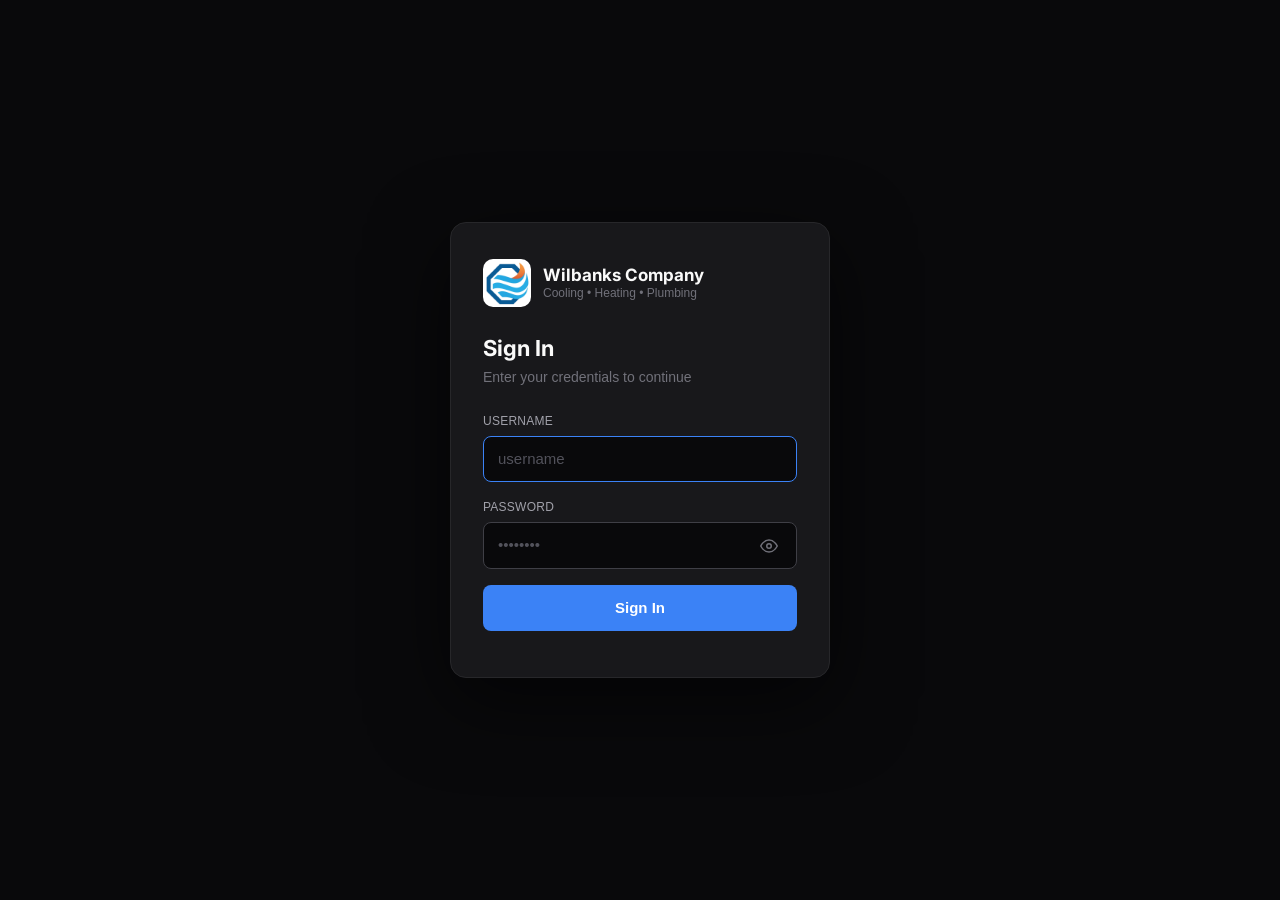
==== commit 6f80e590: "Production: Plumbing Record Payment + Outstanding Central date (index-D7RGd3p1.js, wc-prod-v33) Co-a" ====
--- a/index.html
+++ b/index.html
@@ -75,7 +75,7 @@
     <script>
       (function () {
         // JS bundle hash this page actually loaded with (kept in sync at deploy).
-        var LOADED_JS = "index-BlggsswF.js";
+        var LOADED_JS = "index-D7RGd3p1.js";
         function clearSwCachesAndReload() {
           var done = false;
           function go() {
@@ -113,8 +113,8 @@
     </script>
 
     <script src="./auth-layer.js?v=wc-prod-v28"></script>
-    <script type="module" crossorigin src="./assets/index-BlggsswF.js?v=wc-prod-v32"></script>
-    <link rel="stylesheet" crossorigin href="./assets/index-VWZLRvxU.css?v=wc-prod-v32">
+    <script type="module" crossorigin src="./assets/index-D7RGd3p1.js?v=wc-prod-v33"></script>
+    <link rel="stylesheet" crossorigin href="./assets/index-VWZLRvxU.css?v=wc-prod-v33">
     <style>
   /* wc-v254a: PWA full-screen base only. The legacy `main { left: 256px !important;
      padding-top: 0 !important }` override was removed — it fought v251's brand-band
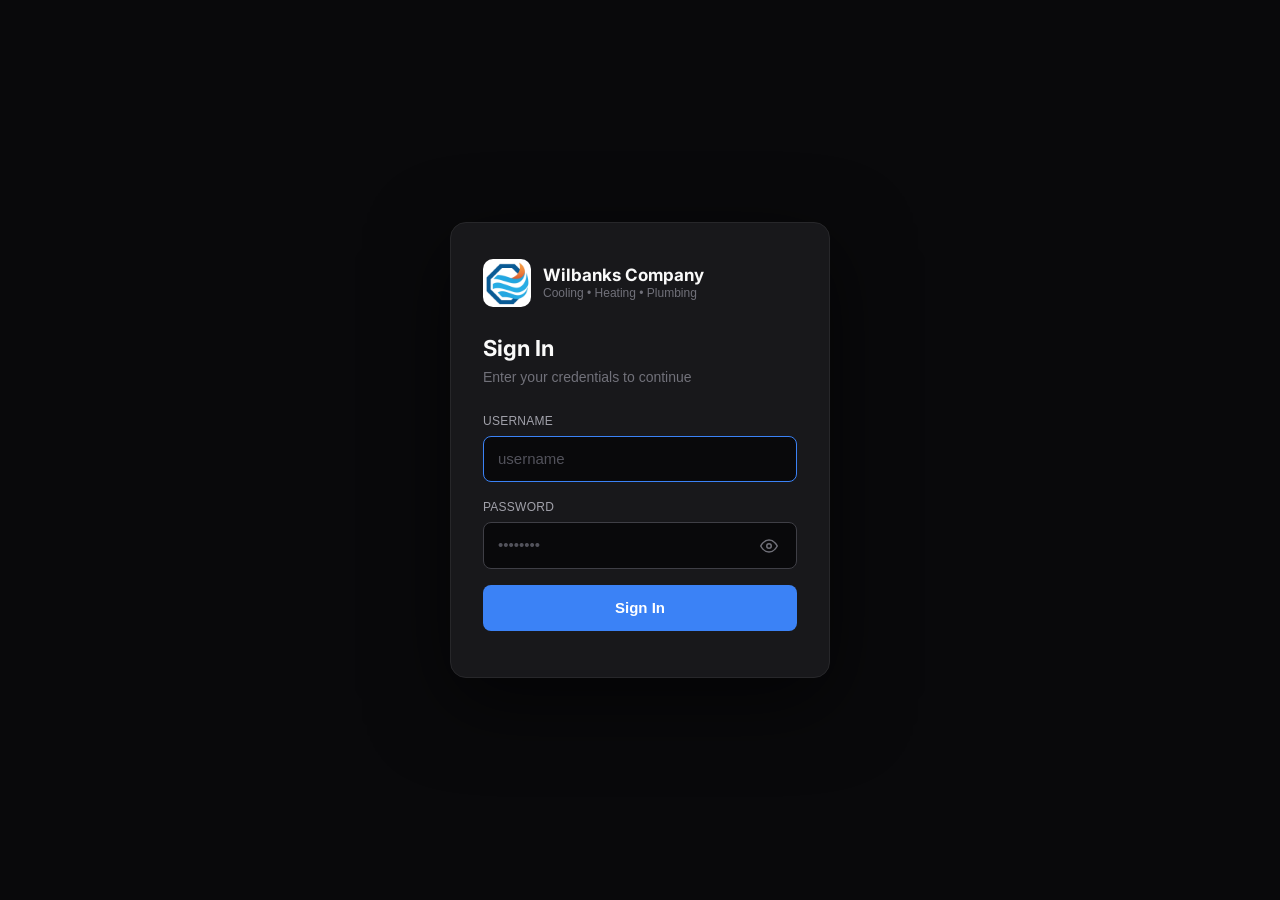
==== commit 4ae184cd: "Production: customer list shows billing address when Bill-To is Same as Service (index-DTF7IaFL.js, " ====
--- a/index.html
+++ b/index.html
@@ -75,7 +75,7 @@
     <script>
       (function () {
         // JS bundle hash this page actually loaded with (kept in sync at deploy).
-        var LOADED_JS = "index-D7RGd3p1.js";
+        var LOADED_JS = "index-DTF7IaFL.js";
         function clearSwCachesAndReload() {
           var done = false;
           function go() {
@@ -113,8 +113,8 @@
     </script>
 
     <script src="./auth-layer.js?v=wc-prod-v28"></script>
-    <script type="module" crossorigin src="./assets/index-D7RGd3p1.js?v=wc-prod-v33"></script>
-    <link rel="stylesheet" crossorigin href="./assets/index-VWZLRvxU.css?v=wc-prod-v33">
+    <script type="module" crossorigin src="./assets/index-DTF7IaFL.js?v=wc-prod-v35"></script>
+    <link rel="stylesheet" crossorigin href="./assets/index-B6sDZCxp.css?v=wc-prod-v35">
     <style>
   /* wc-v254a: PWA full-screen base only. The legacy `main { left: 256px !important;
      padding-top: 0 !important }` override was removed — it fought v251's brand-band
--- a/assets/index-B6sDZCxp.css
+++ b/assets/index-B6sDZCxp.css
@@ -0,0 +1 @@
+@import"https://fonts.googleapis.com/css2?family=Inter:wght@300..700&family=DM+Sans:wght@400..700&display=swap";*,:before,:after{--tw-border-spacing-x: 0;--tw-border-spacing-y: 0;--tw-translate-x: 0;--tw-translate-y: 0;--tw-rotate: 0;--tw-skew-x: 0;--tw-skew-y: 0;--tw-scale-x: 1;--tw-scale-y: 1;--tw-pan-x: ;--tw-pan-y: ;--tw-pinch-zoom: ;--tw-scroll-snap-strictness: proximity;--tw-gradient-from-position: ;--tw-gradient-via-position: ;--tw-gradient-to-position: ;--tw-ordinal: ;--tw-slashed-zero: ;--tw-numeric-figure: ;--tw-numeric-spacing: ;--tw-numeric-fraction: ;--tw-ring-inset: ;--tw-ring-offset-width: 0px;--tw-ring-offset-color: #fff;--tw-ring-color: rgb(59 130 246 / .5);--tw-ring-offset-shadow: 0 0 #0000;--tw-ring-shadow: 0 0 #0000;--tw-shadow: 0 0 #0000;--tw-shadow-colored: 0 0 #0000;--tw-blur: ;--tw-brightness: ;--tw-contrast: ;--tw-grayscale: ;--tw-hue-rotate: ;--tw-invert: ;--tw-saturate: ;--tw-sepia: ;--tw-drop-shadow: ;--tw-backdrop-blur: ;--tw-backdrop-brightness: ;--tw-backdrop-contrast: ;--tw-backdrop-grayscale: ;--tw-backdrop-hue-rotate: ;--tw-backdrop-invert: ;--tw-backdrop-opacity: ;--tw-backdrop-saturate: ;--tw-backdrop-sepia: ;--tw-contain-size: ;--tw-contain-layout: ;--tw-contain-paint: ;--tw-contain-style: }::backdrop{--tw-border-spacing-x: 0;--tw-border-spacing-y: 0;--tw-translate-x: 0;--tw-translate-y: 0;--tw-rotate: 0;--tw-skew-x: 0;--tw-skew-y: 0;--tw-scale-x: 1;--tw-scale-y: 1;--tw-pan-x: ;--tw-pan-y: ;--tw-pinch-zoom: ;--tw-scroll-snap-strictness: proximity;--tw-gradient-from-position: ;--tw-gradient-via-position: ;--tw-gradient-to-position: ;--tw-ordinal: ;--tw-slashed-zero: ;--tw-numeric-figure: ;--tw-numeric-spacing: ;--tw-numeric-fraction: ;--tw-ring-inset: ;--tw-ring-offset-width: 0px;--tw-ring-offset-color: #fff;--tw-ring-color: rgb(59 130 246 / .5);--tw-ring-offset-shadow: 0 0 #0000;--tw-ring-shadow: 0 0 #0000;--tw-shadow: 0 0 #0000;--tw-shadow-colored: 0 0 #0000;--tw-blur: ;--tw-brightness: ;--tw-contrast: ;--tw-grayscale: ;--tw-hue-rotate: ;--tw-invert: ;--tw-saturate: ;--tw-sepia: ;--tw-drop-shadow: ;--tw-backdrop-blur: ;--tw-backdrop-brightness: ;--tw-backdrop-contrast: ;--tw-backdrop-grayscale: ;--tw-backdrop-hue-rotate: ;--tw-backdrop-invert: ;--tw-backdrop-opacity: ;--tw-backdrop-saturate: ;--tw-backdrop-sepia: ;--tw-contain-size: ;--tw-contain-layout: ;--tw-contain-paint: ;--tw-contain-style: }*,:before,:after{box-sizing:border-box;border-width:0;border-style:solid;border-color:#e5e7eb}:before,:after{--tw-content: ""}html,:host{line-height:1.5;-webkit-text-size-adjust:100%;-moz-tab-size:4;-o-tab-size:4;tab-size:4;font-family:var(--font-sans);font-feature-settings:normal;font-variation-settings:normal;-webkit-tap-highlight-color:transparent}body{margin:0;line-height:inherit}hr{height:0;color:inherit;border-top-width:1px}abbr:where([title]){-webkit-text-decoration:underline dotted;text-decoration:underline dotted}h1,h2,h3,h4,h5,h6{font-size:inherit;font-weight:inherit}a{color:inherit;text-decoration:inherit}b,strong{font-weight:bolder}code,kbd,samp,pre{font-family:var(--font-mono);font-feature-settings:normal;font-variation-settings:normal;font-size:1em}small{font-size:80%}sub,sup{font-size:75%;line-height:0;position:relative;vertical-align:baseline}sub{bottom:-.25em}sup{top:-.5em}table{text-indent:0;border-color:inherit;border-collapse:collapse}button,input,optgroup,select,textarea{font-family:inherit;font-feature-settings:inherit;font-variation-settings:inherit;font-size:100%;font-weight:inherit;line-height:inherit;letter-spacing:inherit;color:inherit;margin:0;padding:0}button,select{text-transform:none}button,input:where([type=button]),input:where([type=reset]),input:where([type=submit]){-webkit-appearance:button;background-color:transparent;background-image:none}:-moz-focusring{outline:auto}:-moz-ui-invalid{box-shadow:none}progress{vertical-align:baseline}::-webkit-inner-spin-button,::-webkit-outer-spin-button{height:auto}[type=search]{-webkit-appearance:textfield;outline-offset:-2px}::-webkit-search-decoration{-webkit-appearance:none}::-webkit-file-upload-button{-webkit-appearance:button;font:inherit}summary{display:list-item}blockquote,dl,dd,h1,h2,h3,h4,h5,h6,hr,figure,p,pre{margin:0}fieldset{margin:0;padding:0}legend{padding:0}ol,ul,menu{list-style:none;margin:0;padding:0}dialog{padding:0}textarea{resize:vertical}input::-moz-placeholder,textarea::-moz-placeholder{opacity:1;color:#9ca3af}input::placeholder,textarea::placeholder{opacity:1;color:#9ca3af}button,[role=button]{cursor:pointer}:disabled{cursor:default}img,svg,video,canvas,audio,iframe,embed,object{display:block;vertical-align:middle}img,video{max-width:100%;height:auto}[hidden]:where(:not([hidden=until-found])){display:none}:root{--background: 0 0% 100%;--foreground: 214 40% 8%;--card: 0 0% 100%;--card-foreground: 214 40% 12%;--popover: 0 0% 100%;--popover-foreground: 214 40% 12%;--primary: 214 72% 28%;--primary-foreground: 0 0% 100%;--secondary: 214 20% 92%;--secondary-foreground: 214 40% 20%;--muted: 214 15% 88%;--muted-foreground: 214 15% 30%;--accent: 24 92% 50%;--accent-foreground: 0 0% 100%;--destructive: 0 72% 51%;--destructive-foreground: 0 0% 100%;--border: 214 16% 72%;--input: 214 16% 72%;--ring: 214 72% 28%;--radius: .5rem;--status-scheduled: 214 72% 28%;--status-completed: 140 60% 32%;--status-cancelled: 0 72% 51%;--hvac: 24 92% 50%;--plumbing: 199 80% 40%}.dark{--background: 214 30% 8%;--foreground: 214 10% 92%;--card: 214 25% 11%;--card-foreground: 214 10% 92%;--popover: 214 25% 11%;--popover-foreground: 214 10% 92%;--primary: 214 72% 55%;--primary-foreground: 0 0% 100%;--secondary: 214 20% 16%;--secondary-foreground: 214 10% 85%;--muted: 214 20% 15%;--muted-foreground: 214 10% 55%;--accent: 24 92% 55%;--accent-foreground: 0 0% 100%;--destructive: 0 72% 60%;--destructive-foreground: 0 0% 100%;--border: 214 20% 22%;--input: 214 20% 22%;--ring: 214 72% 55%}*{--tw-border-opacity: 1;border-color:hsl(var(--border) / var(--tw-border-opacity, 1))}body{--tw-bg-opacity: 1;background-color:hsl(var(--background) / var(--tw-bg-opacity, 1));--tw-text-opacity: 1;color:hsl(var(--foreground) / var(--tw-text-opacity, 1));font-family:DM Sans,Inter,sans-serif;-webkit-font-smoothing:antialiased}h1,h2,h3,h4,h5,h6{font-family:Inter,sans-serif;font-weight:600;line-height:1.2}.container{width:100%}@media(min-width:640px){.container{max-width:640px}}@media(min-width:768px){.container{max-width:768px}}@media(min-width:1024px){.container{max-width:1024px}}@media(min-width:1280px){.container{max-width:1280px}}@media(min-width:1536px){.container{max-width:1536px}}.sr-only{position:absolute;width:1px;height:1px;padding:0;margin:-1px;overflow:hidden;clip:rect(0,0,0,0);white-space:nowrap;border-width:0}.pointer-events-none{pointer-events:none}.pointer-events-auto{pointer-events:auto}.visible{visibility:visible}.invisible{visibility:hidden}.collapse{visibility:collapse}.static{position:static}.fixed{position:fixed}.absolute{position:absolute}.relative{position:relative}.sticky{position:sticky}.inset-0{inset:0}.inset-x-0{left:0;right:0}.inset-y-0{top:0;bottom:0}.-bottom-1{bottom:-.25rem}.-bottom-12{bottom:-3rem}.-left-12{left:-3rem}.-right-1{right:-.25rem}.-right-12{right:-3rem}.-top-12{top:-3rem}.-top-\[20px\]{top:-20px}.bottom-0{bottom:0}.bottom-2{bottom:.5rem}.left-0{left:0}.left-1{left:.25rem}.left-1\/2{left:50%}.left-2{left:.5rem}.left-3{left:.75rem}.left-64{left:16rem}.left-\[104px\]{left:104px}.left-\[50\%\]{left:50%}.right-0{right:0}.right-1{right:.25rem}.right-2{right:.5rem}.right-3{right:.75rem}.right-4{right:1rem}.top-0{top:0}.top-1{top:.25rem}.top-1\.5{top:.375rem}.top-1\/2{top:50%}.top-2{top:.5rem}.top-3{top:.75rem}.top-3\.5{top:.875rem}.top-4{top:1rem}.top-\[1px\]{top:1px}.top-\[50\%\]{top:50%}.top-\[57px\]{top:57px}.top-\[60\%\]{top:60%}.top-full{top:100%}.z-10{z-index:10}.z-20{z-index:20}.z-30{z-index:30}.z-50{z-index:50}.z-\[10000\]{z-index:10000}.z-\[1000\]{z-index:1000}.z-\[100\]{z-index:100}.z-\[120\]{z-index:120}.z-\[1\]{z-index:1}.z-\[200\]{z-index:200}.z-\[60\]{z-index:60}.z-\[90\]{z-index:90}.z-\[95\]{z-index:95}.z-\[9999\]{z-index:9999}.z-\[99\]{z-index:99}.col-span-1{grid-column:span 1 / span 1}.col-span-2{grid-column:span 2 / span 2}.col-span-5{grid-column:span 5 / span 5}.-mx-1{margin-left:-.25rem;margin-right:-.25rem}.-mx-6{margin-left:-1.5rem;margin-right:-1.5rem}.mx-1{margin-left:.25rem;margin-right:.25rem}.mx-1\.5{margin-left:.375rem;margin-right:.375rem}.mx-2{margin-left:.5rem;margin-right:.5rem}.mx-3\.5{margin-left:.875rem;margin-right:.875rem}.mx-4{margin-left:1rem;margin-right:1rem}.mx-auto{margin-left:auto;margin-right:auto}.my-0\.5{margin-top:.125rem;margin-bottom:.125rem}.my-1{margin-top:.25rem;margin-bottom:.25rem}.-mb-px{margin-bottom:-1px}.-ml-4{margin-left:-1rem}.-mt-0\.5{margin-top:-.125rem}.-mt-4{margin-top:-1rem}.-mt-6{margin-top:-1.5rem}.-mt-\[80px\]{margin-top:-80px}.mb-0\.5{margin-bottom:.125rem}.mb-1{margin-bottom:.25rem}.mb-1\.5{margin-bottom:.375rem}.mb-2{margin-bottom:.5rem}.mb-3{margin-bottom:.75rem}.mb-4{margin-bottom:1rem}.mb-5{margin-bottom:1.25rem}.mb-6{margin-bottom:1.5rem}.mb-8{margin-bottom:2rem}.ml-1{margin-left:.25rem}.ml-2{margin-left:.5rem}.ml-5{margin-left:1.25rem}.ml-auto{margin-left:auto}.mr-0\.5{margin-right:.125rem}.mr-1{margin-right:.25rem}.mr-1\.5{margin-right:.375rem}.mr-2{margin-right:.5rem}.mr-3{margin-right:.75rem}.mr-auto{margin-right:auto}.mt-0\.5{margin-top:.125rem}.mt-1{margin-top:.25rem}.mt-1\.5{margin-top:.375rem}.mt-2{margin-top:.5rem}.mt-2\.5{margin-top:.625rem}.mt-24{margin-top:6rem}.mt-3{margin-top:.75rem}.mt-4{margin-top:1rem}.mt-5{margin-top:1.25rem}.mt-6{margin-top:1.5rem}.mt-8{margin-top:2rem}.mt-auto{margin-top:auto}.line-clamp-1{overflow:hidden;display:-webkit-box;-webkit-box-orient:vertical;-webkit-line-clamp:1}.line-clamp-2{overflow:hidden;display:-webkit-box;-webkit-box-orient:vertical;-webkit-line-clamp:2}.block{display:block}.inline-block{display:inline-block}.inline{display:inline}.flex{display:flex}.inline-flex{display:inline-flex}.table{display:table}.grid{display:grid}.hidden{display:none}.aspect-square{aspect-ratio:1 / 1}.aspect-video{aspect-ratio:16 / 9}.size-4{width:1rem;height:1rem}.h-0\.5{height:.125rem}.h-1\.5{height:.375rem}.h-10{height:2.5rem}.h-11{height:2.75rem}.h-12{height:3rem}.h-16{height:4rem}.h-2{height:.5rem}.h-2\.5{height:.625rem}.h-20{height:5rem}.h-24{height:6rem}.h-28{height:7rem}.h-3{height:.75rem}.h-3\.5{height:.875rem}.h-4{height:1rem}.h-40{height:10rem}.h-5{height:1.25rem}.h-6{height:1.5rem}.h-7{height:1.75rem}.h-8{height:2rem}.h-9{height:2.25rem}.h-\[1px\]{height:1px}.h-\[var\(--radix-navigation-menu-viewport-height\)\]{height:var(--radix-navigation-menu-viewport-height)}.h-\[var\(--radix-select-trigger-height\)\]{height:var(--radix-select-trigger-height)}.h-auto{height:auto}.h-full{height:100%}.h-px{height:1px}.h-svh{height:100svh}.max-h-64{max-height:16rem}.max-h-72{max-height:18rem}.max-h-\[--radix-context-menu-content-available-height\]{max-height:var(--radix-context-menu-content-available-height)}.max-h-\[--radix-select-content-available-height\]{max-height:var(--radix-select-content-available-height)}.max-h-\[300px\]{max-height:300px}.max-h-\[360px\]{max-height:360px}.max-h-\[40vh\]{max-height:40vh}.max-h-\[50vh\]{max-height:50vh}.max-h-\[55vh\]{max-height:55vh}.max-h-\[60vh\]{max-height:60vh}.max-h-\[70vh\]{max-height:70vh}.max-h-\[80vh\]{max-height:80vh}.max-h-\[85vh\]{max-height:85vh}.max-h-\[90vh\]{max-height:90vh}.max-h-\[var\(--radix-dropdown-menu-content-available-height\)\]{max-height:var(--radix-dropdown-menu-content-available-height)}.max-h-screen{max-height:100vh}.min-h-0{min-height:0px}.min-h-10{min-height:2.5rem}.min-h-44{min-height:11rem}.min-h-64{min-height:16rem}.min-h-8{min-height:2rem}.min-h-9{min-height:2.25rem}.min-h-\[300px\]{min-height:300px}.min-h-\[32px\]{min-height:32px}.min-h-\[38px\]{min-height:38px}.min-h-\[44px\]{min-height:44px}.min-h-\[48px\]{min-height:48px}.min-h-\[56px\]{min-height:56px}.min-h-\[60px\]{min-height:60px}.min-h-\[80px\]{min-height:80px}.min-h-full{min-height:100%}.min-h-screen{min-height:100vh}.min-h-svh{min-height:100svh}.w-0{width:0px}.w-1{width:.25rem}.w-1\.5{width:.375rem}.w-10{width:2.5rem}.w-11{width:2.75rem}.w-12{width:3rem}.w-16{width:4rem}.w-2{width:.5rem}.w-2\.5{width:.625rem}.w-20{width:5rem}.w-24{width:6rem}.w-28{width:7rem}.w-3{width:.75rem}.w-3\.5{width:.875rem}.w-3\/4{width:75%}.w-32{width:8rem}.w-36{width:9rem}.w-4{width:1rem}.w-44{width:11rem}.w-48{width:12rem}.w-5{width:1.25rem}.w-6{width:1.5rem}.w-60{width:15rem}.w-64{width:16rem}.w-7{width:1.75rem}.w-72{width:18rem}.w-8{width:2rem}.w-9{width:2.25rem}.w-\[100px\]{width:100px}.w-\[104px\]{width:104px}.w-\[1px\]{width:1px}.w-\[260px\]{width:260px}.w-\[280px\]{width:280px}.w-\[3px\]{width:3px}.w-\[var\(--sidebar-width\)\]{width:var(--sidebar-width)}.w-auto{width:auto}.w-fit{width:-moz-fit-content;width:fit-content}.w-full{width:100%}.w-max{width:-moz-max-content;width:max-content}.w-px{width:1px}.min-w-0{min-width:0px}.min-w-10{min-width:2.5rem}.min-w-11{min-width:2.75rem}.min-w-48{min-width:12rem}.min-w-5{min-width:1.25rem}.min-w-9{min-width:2.25rem}.min-w-\[120px\]{min-width:120px}.min-w-\[12rem\]{min-width:12rem}.min-w-\[200px\]{min-width:200px}.min-w-\[44px\]{min-width:44px}.min-w-\[56px\]{min-width:56px}.min-w-\[8rem\]{min-width:8rem}.min-w-\[var\(--radix-select-trigger-width\)\]{min-width:var(--radix-select-trigger-width)}.max-w-2xl{max-width:42rem}.max-w-3xl{max-width:48rem}.max-w-4xl{max-width:56rem}.max-w-6xl{max-width:72rem}.max-w-7xl{max-width:80rem}.max-w-\[120px\]{max-width:120px}.max-w-\[140px\]{max-width:140px}.max-w-\[160px\]{max-width:160px}.max-w-\[180px\]{max-width:180px}.max-w-\[200px\]{max-width:200px}.max-w-\[55\%\]{max-width:55%}.max-w-\[85\%\]{max-width:85%}.max-w-\[var\(--skeleton-width\)\]{max-width:var(--skeleton-width)}.max-w-full{max-width:100%}.max-w-lg{max-width:32rem}.max-w-max{max-width:-moz-max-content;max-width:max-content}.max-w-md{max-width:28rem}.max-w-sm{max-width:24rem}.max-w-xs{max-width:20rem}.flex-1{flex:1 1 0%}.flex-shrink{flex-shrink:1}.flex-shrink-0{flex-shrink:0}.shrink{flex-shrink:1}.shrink-0{flex-shrink:0}.grow{flex-grow:1}.grow-0{flex-grow:0}.basis-full{flex-basis:100%}.caption-bottom{caption-side:bottom}.border-collapse{border-collapse:collapse}.origin-\[--radix-context-menu-content-transform-origin\]{transform-origin:var(--radix-context-menu-content-transform-origin)}.origin-\[--radix-dropdown-menu-content-transform-origin\]{transform-origin:var(--radix-dropdown-menu-content-transform-origin)}.origin-\[--radix-hover-card-content-transform-origin\]{transform-origin:var(--radix-hover-card-content-transform-origin)}.origin-\[--radix-menubar-content-transform-origin\]{transform-origin:var(--radix-menubar-content-transform-origin)}.origin-\[--radix-popover-content-transform-origin\]{transform-origin:var(--radix-popover-content-transform-origin)}.origin-\[--radix-select-content-transform-origin\]{transform-origin:var(--radix-select-content-transform-origin)}.origin-\[--radix-tooltip-content-transform-origin\]{transform-origin:var(--radix-tooltip-content-transform-origin)}.-translate-x-1\/2{--tw-translate-x: -50%;transform:translate(var(--tw-translate-x),var(--tw-translate-y)) rotate(var(--tw-rotate)) skew(var(--tw-skew-x)) skewY(var(--tw-skew-y)) scaleX(var(--tw-scale-x)) scaleY(var(--tw-scale-y))}.-translate-x-px{--tw-translate-x: -1px;transform:translate(var(--tw-translate-x),var(--tw-translate-y)) rotate(var(--tw-rotate)) skew(var(--tw-skew-x)) skewY(var(--tw-skew-y)) scaleX(var(--tw-scale-x)) scaleY(var(--tw-scale-y))}.-translate-y-1\/2{--tw-translate-y: -50%;transform:translate(var(--tw-translate-x),var(--tw-translate-y)) rotate(var(--tw-rotate)) skew(var(--tw-skew-x)) skewY(var(--tw-skew-y)) scaleX(var(--tw-scale-x)) scaleY(var(--tw-scale-y))}.translate-x-0{--tw-translate-x: 0px;transform:translate(var(--tw-translate-x),var(--tw-translate-y)) rotate(var(--tw-rotate)) skew(var(--tw-skew-x)) skewY(var(--tw-skew-y)) scaleX(var(--tw-scale-x)) scaleY(var(--tw-scale-y))}.translate-x-0\.5{--tw-translate-x: .125rem;transform:translate(var(--tw-translate-x),var(--tw-translate-y)) rotate(var(--tw-rotate)) skew(var(--tw-skew-x)) skewY(var(--tw-skew-y)) scaleX(var(--tw-scale-x)) scaleY(var(--tw-scale-y))}.translate-x-5{--tw-translate-x: 1.25rem;transform:translate(var(--tw-translate-x),var(--tw-translate-y)) rotate(var(--tw-rotate)) skew(var(--tw-skew-x)) skewY(var(--tw-skew-y)) scaleX(var(--tw-scale-x)) scaleY(var(--tw-scale-y))}.translate-x-\[-50\%\]{--tw-translate-x: -50%;transform:translate(var(--tw-translate-x),var(--tw-translate-y)) rotate(var(--tw-rotate)) skew(var(--tw-skew-x)) skewY(var(--tw-skew-y)) scaleX(var(--tw-scale-x)) scaleY(var(--tw-scale-y))}.translate-x-px{--tw-translate-x: 1px;transform:translate(var(--tw-translate-x),var(--tw-translate-y)) rotate(var(--tw-rotate)) skew(var(--tw-skew-x)) skewY(var(--tw-skew-y)) scaleX(var(--tw-scale-x)) scaleY(var(--tw-scale-y))}.translate-y-\[-50\%\]{--tw-translate-y: -50%;transform:translate(var(--tw-translate-x),var(--tw-translate-y)) rotate(var(--tw-rotate)) skew(var(--tw-skew-x)) skewY(var(--tw-skew-y)) scaleX(var(--tw-scale-x)) scaleY(var(--tw-scale-y))}.rotate-45{--tw-rotate: 45deg;transform:translate(var(--tw-translate-x),var(--tw-translate-y)) rotate(var(--tw-rotate)) skew(var(--tw-skew-x)) skewY(var(--tw-skew-y)) scaleX(var(--tw-scale-x)) scaleY(var(--tw-scale-y))}.rotate-90{--tw-rotate: 90deg;transform:translate(var(--tw-translate-x),var(--tw-translate-y)) rotate(var(--tw-rotate)) skew(var(--tw-skew-x)) skewY(var(--tw-skew-y)) scaleX(var(--tw-scale-x)) scaleY(var(--tw-scale-y))}.scale-110{--tw-scale-x: 1.1;--tw-scale-y: 1.1;transform:translate(var(--tw-translate-x),var(--tw-translate-y)) rotate(var(--tw-rotate)) skew(var(--tw-skew-x)) skewY(var(--tw-skew-y)) scaleX(var(--tw-scale-x)) scaleY(var(--tw-scale-y))}.transform{transform:translate(var(--tw-translate-x),var(--tw-translate-y)) rotate(var(--tw-rotate)) skew(var(--tw-skew-x)) skewY(var(--tw-skew-y)) scaleX(var(--tw-scale-x)) scaleY(var(--tw-scale-y))}@keyframes pulse{50%{opacity:.5}}.animate-pulse{animation:pulse 2s cubic-bezier(.4,0,.6,1) infinite}@keyframes spin{to{transform:rotate(360deg)}}.animate-spin{animation:spin 1s linear infinite}.cursor-default{cursor:default}.cursor-grab{cursor:grab}.cursor-move{cursor:move}.cursor-not-allowed{cursor:not-allowed}.cursor-pointer{cursor:pointer}.touch-none{touch-action:none}.touch-pan-y{--tw-pan-y: pan-y;touch-action:var(--tw-pan-x) var(--tw-pan-y) var(--tw-pinch-zoom)}.select-none{-webkit-user-select:none;-moz-user-select:none;user-select:none}.resize-none{resize:none}.resize{resize:both}.list-inside{list-style-position:inside}.list-decimal{list-style-type:decimal}.list-disc{list-style-type:disc}.list-none{list-style-type:none}.grid-cols-1{grid-template-columns:repeat(1,minmax(0,1fr))}.grid-cols-10{grid-template-columns:repeat(10,minmax(0,1fr))}.grid-cols-12{grid-template-columns:repeat(12,minmax(0,1fr))}.grid-cols-2{grid-template-columns:repeat(2,minmax(0,1fr))}.grid-cols-3{grid-template-columns:repeat(3,minmax(0,1fr))}.grid-cols-5{grid-template-columns:repeat(5,minmax(0,1fr))}.grid-cols-6{grid-template-columns:repeat(6,minmax(0,1fr))}.grid-cols-7{grid-template-columns:repeat(7,minmax(0,1fr))}.grid-cols-8{grid-template-columns:repeat(8,minmax(0,1fr))}.grid-cols-\[1\.6fr_0\.8fr_0\.9fr_0\.9fr_1\.3fr_1\.5fr_1\.4fr\]{grid-template-columns:1.6fr .8fr .9fr .9fr 1.3fr 1.5fr 1.4fr}.grid-cols-\[100px_1\.6fr_110px_90px_100px_1\.2fr_110px\]{grid-template-columns:100px 1.6fr 110px 90px 100px 1.2fr 110px}.grid-cols-\[1fr_60px_90px\]{grid-template-columns:1fr 60px 90px}.grid-cols-\[1fr_70px_110px_100px_32px\]{grid-template-columns:1fr 70px 110px 100px 32px}.grid-cols-\[80px_1fr_1fr\]{grid-template-columns:80px 1fr 1fr}.flex-row{flex-direction:row}.flex-col{flex-direction:column}.flex-col-reverse{flex-direction:column-reverse}.flex-wrap{flex-wrap:wrap}.items-start{align-items:flex-start}.items-end{align-items:flex-end}.items-center{align-items:center}.items-baseline{align-items:baseline}.items-stretch{align-items:stretch}.justify-start{justify-content:flex-start}.justify-end{justify-content:flex-end}.justify-center{justify-content:center}.justify-between{justify-content:space-between}.justify-evenly{justify-content:space-evenly}.gap-0\.5{gap:.125rem}.gap-1{gap:.25rem}.gap-1\.5{gap:.375rem}.gap-2{gap:.5rem}.gap-2\.5{gap:.625rem}.gap-3{gap:.75rem}.gap-4{gap:1rem}.gap-6{gap:1.5rem}.gap-\[2px\]{gap:2px}.gap-x-2{-moz-column-gap:.5rem;column-gap:.5rem}.gap-x-3{-moz-column-gap:.75rem;column-gap:.75rem}.gap-x-4{-moz-column-gap:1rem;column-gap:1rem}.gap-x-6{-moz-column-gap:1.5rem;column-gap:1.5rem}.gap-y-0\.5{row-gap:.125rem}.gap-y-1{row-gap:.25rem}.gap-y-1\.5{row-gap:.375rem}.gap-y-2{row-gap:.5rem}.space-x-1>:not([hidden])~:not([hidden]){--tw-space-x-reverse: 0;margin-right:calc(.25rem * var(--tw-space-x-reverse));margin-left:calc(.25rem * calc(1 - var(--tw-space-x-reverse)))}.space-x-4>:not([hidden])~:not([hidden]){--tw-space-x-reverse: 0;margin-right:calc(1rem * var(--tw-space-x-reverse));margin-left:calc(1rem * calc(1 - var(--tw-space-x-reverse)))}.space-y-0>:not([hidden])~:not([hidden]){--tw-space-y-reverse: 0;margin-top:calc(0px * calc(1 - var(--tw-space-y-reverse)));margin-bottom:calc(0px * var(--tw-space-y-reverse))}.space-y-0\.5>:not([hidden])~:not([hidden]){--tw-space-y-reverse: 0;margin-top:calc(.125rem * calc(1 - var(--tw-space-y-reverse)));margin-bottom:calc(.125rem * var(--tw-space-y-reverse))}.space-y-1>:not([hidden])~:not([hidden]){--tw-space-y-reverse: 0;margin-top:calc(.25rem * calc(1 - var(--tw-space-y-reverse)));margin-bottom:calc(.25rem * var(--tw-space-y-reverse))}.space-y-1\.5>:not([hidden])~:not([hidden]){--tw-space-y-reverse: 0;margin-top:calc(.375rem * calc(1 - var(--tw-space-y-reverse)));margin-bottom:calc(.375rem * var(--tw-space-y-reverse))}.space-y-2>:not([hidden])~:not([hidden]){--tw-space-y-reverse: 0;margin-top:calc(.5rem * calc(1 - var(--tw-space-y-reverse)));margin-bottom:calc(.5rem * var(--tw-space-y-reverse))}.space-y-3>:not([hidden])~:not([hidden]){--tw-space-y-reverse: 0;margin-top:calc(.75rem * calc(1 - var(--tw-space-y-reverse)));margin-bottom:calc(.75rem * var(--tw-space-y-reverse))}.space-y-4>:not([hidden])~:not([hidden]){--tw-space-y-reverse: 0;margin-top:calc(1rem * calc(1 - var(--tw-space-y-reverse)));margin-bottom:calc(1rem * var(--tw-space-y-reverse))}.space-y-5>:not([hidden])~:not([hidden]){--tw-space-y-reverse: 0;margin-top:calc(1.25rem * calc(1 - var(--tw-space-y-reverse)));margin-bottom:calc(1.25rem * var(--tw-space-y-reverse))}.space-y-6>:not([hidden])~:not([hidden]){--tw-space-y-reverse: 0;margin-top:calc(1.5rem * calc(1 - var(--tw-space-y-reverse)));margin-bottom:calc(1.5rem * var(--tw-space-y-reverse))}.space-y-8>:not([hidden])~:not([hidden]){--tw-space-y-reverse: 0;margin-top:calc(2rem * calc(1 - var(--tw-space-y-reverse)));margin-bottom:calc(2rem * var(--tw-space-y-reverse))}.divide-y>:not([hidden])~:not([hidden]){--tw-divide-y-reverse: 0;border-top-width:calc(1px * calc(1 - var(--tw-divide-y-reverse)));border-bottom-width:calc(1px * var(--tw-divide-y-reverse))}.divide-border>:not([hidden])~:not([hidden]){--tw-divide-opacity: 1;border-color:hsl(var(--border) / var(--tw-divide-opacity, 1))}.divide-border\/60>:not([hidden])~:not([hidden]){border-color:hsl(var(--border) / .6)}.self-start{align-self:flex-start}.self-end{align-self:flex-end}.self-center{align-self:center}.overflow-auto{overflow:auto}.overflow-hidden{overflow:hidden}.overflow-visible{overflow:visible}.overflow-x-auto{overflow-x:auto}.overflow-y-auto{overflow-y:auto}.overflow-x-hidden{overflow-x:hidden}.truncate{overflow:hidden;text-overflow:ellipsis;white-space:nowrap}.whitespace-nowrap{white-space:nowrap}.whitespace-pre-line{white-space:pre-line}.whitespace-pre-wrap{white-space:pre-wrap}.break-words{overflow-wrap:break-word}.break-all{word-break:break-all}.rounded{border-radius:.25rem}.rounded-2xl{border-radius:1rem}.rounded-\[2px\]{border-radius:2px}.rounded-\[inherit\]{border-radius:inherit}.rounded-full{border-radius:9999px}.rounded-lg{border-radius:.5625rem}.rounded-md{border-radius:.375rem}.rounded-sm{border-radius:.1875rem}.rounded-xl{border-radius:.75rem}.rounded-l-md{border-top-left-radius:.375rem;border-bottom-left-radius:.375rem}.rounded-r{border-top-right-radius:.25rem;border-bottom-right-radius:.25rem}.rounded-r-md{border-top-right-radius:.375rem;border-bottom-right-radius:.375rem}.rounded-t-\[10px\]{border-top-left-radius:10px;border-top-right-radius:10px}.rounded-tl-sm{border-top-left-radius:.1875rem}.border{border-width:1px}.border-0{border-width:0px}.border-2{border-width:2px}.border-\[1\.5px\]{border-width:1.5px}.border-y{border-top-width:1px;border-bottom-width:1px}.border-b{border-bottom-width:1px}.border-b-2{border-bottom-width:2px}.border-l{border-left-width:1px}.border-l-2{border-left-width:2px}.border-l-4{border-left-width:4px}.border-r{border-right-width:1px}.border-r-4{border-right-width:4px}.border-t{border-top-width:1px}.border-dashed{border-style:dashed}.border-\[\#ff10f0\]{--tw-border-opacity: 1;border-color:rgb(255 16 240 / var(--tw-border-opacity, 1))}.border-\[--color-border\]{border-color:var(--color-border)}.border-amber-200{--tw-border-opacity: 1;border-color:rgb(253 230 138 / var(--tw-border-opacity, 1))}.border-amber-300{--tw-border-opacity: 1;border-color:rgb(252 211 77 / var(--tw-border-opacity, 1))}.border-amber-500{--tw-border-opacity: 1;border-color:rgb(245 158 11 / var(--tw-border-opacity, 1))}.border-amber-500\/20{border-color:#f59e0b33}.border-amber-500\/30{border-color:#f59e0b4d}.border-amber-500\/40{border-color:#f59e0b66}.border-blue-200{--tw-border-opacity: 1;border-color:rgb(191 219 254 / var(--tw-border-opacity, 1))}.border-blue-300{--tw-border-opacity: 1;border-color:rgb(147 197 253 / var(--tw-border-opacity, 1))}.border-blue-500{--tw-border-opacity: 1;border-color:rgb(59 130 246 / var(--tw-border-opacity, 1))}.border-blue-500\/20{border-color:#3b82f633}.border-blue-500\/30{border-color:#3b82f64d}.border-blue-600{--tw-border-opacity: 1;border-color:rgb(37 99 235 / var(--tw-border-opacity, 1))}.border-border{--tw-border-opacity: 1;border-color:hsl(var(--border) / var(--tw-border-opacity, 1))}.border-border\/40{border-color:hsl(var(--border) / .4)}.border-border\/50{border-color:hsl(var(--border) / .5)}.border-border\/60{border-color:hsl(var(--border) / .6)}.border-card{--tw-border-opacity: 1;border-color:hsl(var(--card) / var(--tw-border-opacity, 1))}.border-card-border{--tw-border-opacity: 1;border-color:hsl(var(--card-border) / var(--tw-border-opacity, 1))}.border-current{border-color:currentColor}.border-destructive{--tw-border-opacity: 1;border-color:hsl(var(--destructive) / var(--tw-border-opacity, 1))}.border-destructive-border{border-color:var(--destructive-border)}.border-destructive\/30{border-color:hsl(var(--destructive) / .3)}.border-destructive\/40{border-color:hsl(var(--destructive) / .4)}.border-destructive\/50{border-color:hsl(var(--destructive) / .5)}.border-emerald-200{--tw-border-opacity: 1;border-color:rgb(167 243 208 / var(--tw-border-opacity, 1))}.border-emerald-500\/20{border-color:#10b98133}.border-emerald-500\/30{border-color:#10b9814d}.border-emerald-500\/40{border-color:#10b98166}.border-emerald-500\/50{border-color:#10b98180}.border-green-500\/30{border-color:#22c55e4d}.border-green-500\/40{border-color:#22c55e66}.border-green-500\/50{border-color:#22c55e80}.border-green-600{--tw-border-opacity: 1;border-color:rgb(22 163 74 / var(--tw-border-opacity, 1))}.border-input{--tw-border-opacity: 1;border-color:hsl(var(--input) / var(--tw-border-opacity, 1))}.border-orange-200{--tw-border-opacity: 1;border-color:rgb(254 215 170 / var(--tw-border-opacity, 1))}.border-primary{--tw-border-opacity: 1;border-color:hsl(var(--primary) / var(--tw-border-opacity, 1))}.border-primary-border{border-color:var(--primary-border)}.border-primary\/20{border-color:hsl(var(--primary) / .2)}.border-primary\/30{border-color:hsl(var(--primary) / .3)}.border-primary\/40{border-color:hsl(var(--primary) / .4)}.border-purple-200{--tw-border-opacity: 1;border-color:rgb(233 213 255 / var(--tw-border-opacity, 1))}.border-purple-500\/30{border-color:#a855f74d}.border-red-200{--tw-border-opacity: 1;border-color:rgb(254 202 202 / var(--tw-border-opacity, 1))}.border-red-500{--tw-border-opacity: 1;border-color:rgb(239 68 68 / var(--tw-border-opacity, 1))}.border-red-500\/30{border-color:#ef44444d}.border-red-500\/40{border-color:#ef444466}.border-red-600{--tw-border-opacity: 1;border-color:rgb(220 38 38 / var(--tw-border-opacity, 1))}.border-rose-200{--tw-border-opacity: 1;border-color:rgb(254 205 211 / var(--tw-border-opacity, 1))}.border-secondary-border{border-color:var(--secondary-border)}.border-sidebar-border{--tw-border-opacity: 1;border-color:hsl(var(--sidebar-border) / var(--tw-border-opacity, 1))}.border-sky-500\/40{border-color:#0ea5e966}.border-slate-600{--tw-border-opacity: 1;border-color:rgb(71 85 105 / var(--tw-border-opacity, 1))}.border-transparent{border-color:transparent}.border-white{--tw-border-opacity: 1;border-color:rgb(255 255 255 / var(--tw-border-opacity, 1))}.border-white\/10{border-color:#ffffff1a}.border-yellow-200{--tw-border-opacity: 1;border-color:rgb(254 240 138 / var(--tw-border-opacity, 1))}.border-zinc-200{--tw-border-opacity: 1;border-color:rgb(228 228 231 / var(--tw-border-opacity, 1))}.border-zinc-300{--tw-border-opacity: 1;border-color:rgb(212 212 216 / var(--tw-border-opacity, 1))}.border-l-blue-500\/60{border-left-color:#3b82f699}.border-l-emerald-500\/60{border-left-color:#10b98199}.border-l-transparent{border-left-color:transparent}.border-t-transparent{border-top-color:transparent}.bg-\[\#22c55e\]{--tw-bg-opacity: 1;background-color:rgb(34 197 94 / var(--tw-bg-opacity, 1))}.bg-\[\#2CA01C\]{--tw-bg-opacity: 1;background-color:rgb(44 160 28 / var(--tw-bg-opacity, 1))}.bg-\[\#2CA01C\]\/10{background-color:#2ca01c1a}.bg-\[\#8b5cf6\]{--tw-bg-opacity: 1;background-color:rgb(139 92 246 / var(--tw-bg-opacity, 1))}.bg-\[\#ef4444\]{--tw-bg-opacity: 1;background-color:rgb(239 68 68 / var(--tw-bg-opacity, 1))}.bg-\[\#f59e0b\]{--tw-bg-opacity: 1;background-color:rgb(245 158 11 / var(--tw-bg-opacity, 1))}.bg-\[--color-bg\]{background-color:var(--color-bg)}.bg-accent{--tw-bg-opacity: 1;background-color:hsl(var(--accent) / var(--tw-bg-opacity, 1))}.bg-amber-100{--tw-bg-opacity: 1;background-color:rgb(254 243 199 / var(--tw-bg-opacity, 1))}.bg-amber-200{--tw-bg-opacity: 1;background-color:rgb(253 230 138 / var(--tw-bg-opacity, 1))}.bg-amber-50{--tw-bg-opacity: 1;background-color:rgb(255 251 235 / var(--tw-bg-opacity, 1))}.bg-amber-50\/50{background-color:#fffbeb80}.bg-amber-500\/10{background-color:#f59e0b1a}.bg-amber-500\/15{background-color:#f59e0b26}.bg-amber-500\/5{background-color:#f59e0b0d}.bg-background{--tw-bg-opacity: 1;background-color:hsl(var(--background) / var(--tw-bg-opacity, 1))}.bg-background\/95{background-color:hsl(var(--background) / .95)}.bg-black{--tw-bg-opacity: 1;background-color:rgb(0 0 0 / var(--tw-bg-opacity, 1))}.bg-black\/30{background-color:#0000004d}.bg-black\/50{background-color:#00000080}.bg-black\/60{background-color:#0009}.bg-black\/80{background-color:#000c}.bg-blue-100{--tw-bg-opacity: 1;background-color:rgb(219 234 254 / var(--tw-bg-opacity, 1))}.bg-blue-500{--tw-bg-opacity: 1;background-color:rgb(59 130 246 / var(--tw-bg-opacity, 1))}.bg-blue-500\/10{background-color:#3b82f61a}.bg-blue-500\/15{background-color:#3b82f626}.bg-blue-500\/20{background-color:#3b82f633}.bg-blue-500\/5{background-color:#3b82f60d}.bg-blue-600{--tw-bg-opacity: 1;background-color:rgb(37 99 235 / var(--tw-bg-opacity, 1))}.bg-border{--tw-bg-opacity: 1;background-color:hsl(var(--border) / var(--tw-bg-opacity, 1))}.bg-border\/50{background-color:hsl(var(--border) / .5)}.bg-card{--tw-bg-opacity: 1;background-color:hsl(var(--card) / var(--tw-bg-opacity, 1))}.bg-card\/50{background-color:hsl(var(--card) / .5)}.bg-card\/95{background-color:hsl(var(--card) / .95)}.bg-destructive{--tw-bg-opacity: 1;background-color:hsl(var(--destructive) / var(--tw-bg-opacity, 1))}.bg-destructive\/10{background-color:hsl(var(--destructive) / .1)}.bg-destructive\/15{background-color:hsl(var(--destructive) / .15)}.bg-destructive\/5{background-color:hsl(var(--destructive) / .05)}.bg-emerald-100{--tw-bg-opacity: 1;background-color:rgb(209 250 229 / var(--tw-bg-opacity, 1))}.bg-emerald-500\/10{background-color:#10b9811a}.bg-emerald-500\/5{background-color:#10b9810d}.bg-emerald-600{--tw-bg-opacity: 1;background-color:rgb(5 150 105 / var(--tw-bg-opacity, 1))}.bg-foreground{--tw-bg-opacity: 1;background-color:hsl(var(--foreground) / var(--tw-bg-opacity, 1))}.bg-gray-50{--tw-bg-opacity: 1;background-color:rgb(249 250 251 / var(--tw-bg-opacity, 1))}.bg-gray-500\/15{background-color:#6b728026}.bg-green-100{--tw-bg-opacity: 1;background-color:rgb(220 252 231 / var(--tw-bg-opacity, 1))}.bg-green-50\/30{background-color:#f0fdf44d}.bg-green-500\/15{background-color:#22c55e26}.bg-green-500\/20{background-color:#22c55e33}.bg-green-500\/5{background-color:#22c55e0d}.bg-green-600{--tw-bg-opacity: 1;background-color:rgb(22 163 74 / var(--tw-bg-opacity, 1))}.bg-muted{--tw-bg-opacity: 1;background-color:hsl(var(--muted) / var(--tw-bg-opacity, 1))}.bg-muted-foreground\/50{background-color:hsl(var(--muted-foreground) / .5)}.bg-muted\/20{background-color:hsl(var(--muted) / .2)}.bg-muted\/30{background-color:hsl(var(--muted) / .3)}.bg-muted\/40{background-color:hsl(var(--muted) / .4)}.bg-muted\/50{background-color:hsl(var(--muted) / .5)}.bg-muted\/60{background-color:hsl(var(--muted) / .6)}.bg-orange-100{--tw-bg-opacity: 1;background-color:rgb(255 237 213 / var(--tw-bg-opacity, 1))}.bg-orange-100\/70{background-color:#ffedd5b3}.bg-orange-200{--tw-bg-opacity: 1;background-color:rgb(254 215 170 / var(--tw-bg-opacity, 1))}.bg-orange-50\/50{background-color:#fff7ed80}.bg-popover{--tw-bg-opacity: 1;background-color:hsl(var(--popover) / var(--tw-bg-opacity, 1))}.bg-primary{--tw-bg-opacity: 1;background-color:hsl(var(--primary) / var(--tw-bg-opacity, 1))}.bg-primary\/10{background-color:hsl(var(--primary) / .1)}.bg-primary\/15{background-color:hsl(var(--primary) / .15)}.bg-primary\/5{background-color:hsl(var(--primary) / .05)}.bg-primary\/70{background-color:hsl(var(--primary) / .7)}.bg-purple-100{--tw-bg-opacity: 1;background-color:rgb(243 232 255 / var(--tw-bg-opacity, 1))}.bg-purple-500\/10{background-color:#a855f71a}.bg-purple-500\/15{background-color:#a855f726}.bg-red-100{--tw-bg-opacity: 1;background-color:rgb(254 226 226 / var(--tw-bg-opacity, 1))}.bg-red-200{--tw-bg-opacity: 1;background-color:rgb(254 202 202 / var(--tw-bg-opacity, 1))}.bg-red-50\/60{background-color:#fef2f299}.bg-red-500\/10{background-color:#ef44441a}.bg-red-500\/15{background-color:#ef444426}.bg-red-500\/5{background-color:#ef44440d}.bg-red-600{--tw-bg-opacity: 1;background-color:rgb(220 38 38 / var(--tw-bg-opacity, 1))}.bg-rose-100{--tw-bg-opacity: 1;background-color:rgb(255 228 230 / var(--tw-bg-opacity, 1))}.bg-secondary{--tw-bg-opacity: 1;background-color:hsl(var(--secondary) / var(--tw-bg-opacity, 1))}.bg-sidebar{--tw-bg-opacity: 1;background-color:hsl(var(--sidebar) / var(--tw-bg-opacity, 1))}.bg-sidebar-border{--tw-bg-opacity: 1;background-color:hsl(var(--sidebar-border) / var(--tw-bg-opacity, 1))}.bg-sky-100{--tw-bg-opacity: 1;background-color:rgb(224 242 254 / var(--tw-bg-opacity, 1))}.bg-sky-50\/60{background-color:#f0f9ff99}.bg-sky-600{--tw-bg-opacity: 1;background-color:rgb(2 132 199 / var(--tw-bg-opacity, 1))}.bg-slate-600{--tw-bg-opacity: 1;background-color:rgb(71 85 105 / var(--tw-bg-opacity, 1))}.bg-slate-800{--tw-bg-opacity: 1;background-color:rgb(30 41 59 / var(--tw-bg-opacity, 1))}.bg-transparent{background-color:transparent}.bg-white{--tw-bg-opacity: 1;background-color:rgb(255 255 255 / var(--tw-bg-opacity, 1))}.bg-yellow-100{--tw-bg-opacity: 1;background-color:rgb(254 249 195 / var(--tw-bg-opacity, 1))}.bg-yellow-500{--tw-bg-opacity: 1;background-color:rgb(234 179 8 / var(--tw-bg-opacity, 1))}.bg-yellow-500\/20{background-color:#eab30833}.bg-zinc-50{--tw-bg-opacity: 1;background-color:rgb(250 250 250 / var(--tw-bg-opacity, 1))}.fill-current{fill:currentColor}.object-contain{-o-object-fit:contain;object-fit:contain}.object-cover{-o-object-fit:cover;object-fit:cover}.p-0{padding:0}.p-0\.5{padding:.125rem}.p-1{padding:.25rem}.p-1\.5{padding:.375rem}.p-10{padding:2.5rem}.p-2{padding:.5rem}.p-2\.5{padding:.625rem}.p-3{padding:.75rem}.p-4{padding:1rem}.p-5{padding:1.25rem}.p-6{padding:1.5rem}.p-8{padding:2rem}.p-\[1px\]{padding:1px}.px-1{padding-left:.25rem;padding-right:.25rem}.px-1\.5{padding-left:.375rem;padding-right:.375rem}.px-2{padding-left:.5rem;padding-right:.5rem}.px-2\.5{padding-left:.625rem;padding-right:.625rem}.px-3{padding-left:.75rem;padding-right:.75rem}.px-4{padding-left:1rem;padding-right:1rem}.px-5{padding-left:1.25rem;padding-right:1.25rem}.px-6{padding-left:1.5rem;padding-right:1.5rem}.px-8{padding-left:2rem;padding-right:2rem}.py-0{padding-top:0;padding-bottom:0}.py-0\.5{padding-top:.125rem;padding-bottom:.125rem}.py-1{padding-top:.25rem;padding-bottom:.25rem}.py-1\.5{padding-top:.375rem;padding-bottom:.375rem}.py-10{padding-top:2.5rem;padding-bottom:2.5rem}.py-16{padding-top:4rem;padding-bottom:4rem}.py-2{padding-top:.5rem;padding-bottom:.5rem}.py-2\.5{padding-top:.625rem;padding-bottom:.625rem}.py-20{padding-top:5rem;padding-bottom:5rem}.py-3{padding-top:.75rem;padding-bottom:.75rem}.py-3\.5{padding-top:.875rem;padding-bottom:.875rem}.py-4{padding-top:1rem;padding-bottom:1rem}.py-5{padding-top:1.25rem;padding-bottom:1.25rem}.py-6{padding-top:1.5rem;padding-bottom:1.5rem}.py-8{padding-top:2rem;padding-bottom:2rem}.pb-0{padding-bottom:0}.pb-0\.5{padding-bottom:.125rem}.pb-1{padding-bottom:.25rem}.pb-1\.5{padding-bottom:.375rem}.pb-2{padding-bottom:.5rem}.pb-24{padding-bottom:6rem}.pb-3{padding-bottom:.75rem}.pb-4{padding-bottom:1rem}.pb-6{padding-bottom:1.5rem}.pb-\[180px\]{padding-bottom:180px}.pl-0\.5{padding-left:.125rem}.pl-1{padding-left:.25rem}.pl-2{padding-left:.5rem}.pl-2\.5{padding-left:.625rem}.pl-3{padding-left:.75rem}.pl-4{padding-left:1rem}.pl-5{padding-left:1.25rem}.pl-6{padding-left:1.5rem}.pl-8{padding-left:2rem}.pl-9{padding-left:2.25rem}.pr-1{padding-right:.25rem}.pr-2{padding-right:.5rem}.pr-2\.5{padding-right:.625rem}.pr-3{padding-right:.75rem}.pr-8{padding-right:2rem}.pr-9{padding-right:2.25rem}.pt-0{padding-top:0}.pt-0\.5{padding-top:.125rem}.pt-1{padding-top:.25rem}.pt-2{padding-top:.5rem}.pt-2\.5{padding-top:.625rem}.pt-3{padding-top:.75rem}.pt-4{padding-top:1rem}.pt-5{padding-top:1.25rem}.pt-6{padding-top:1.5rem}.pt-7{padding-top:1.75rem}.pt-\[80px\]{padding-top:80px}.text-left{text-align:left}.text-center{text-align:center}.text-right{text-align:right}.align-top{vertical-align:top}.align-middle{vertical-align:middle}.font-mono{font-family:var(--font-mono)}.text-2xl{font-size:1.5rem;line-height:2rem}.text-\[0\.8rem\]{font-size:.8rem}.text-\[10px\]{font-size:10px}.text-\[11px\]{font-size:11px}.text-\[12px\]{font-size:12px}.text-\[13px\]{font-size:13px}.text-\[9px\]{font-size:9px}.text-base{font-size:1rem;line-height:1.5rem}.text-lg{font-size:1.125rem;line-height:1.75rem}.text-sm{font-size:.875rem;line-height:1.25rem}.text-xl{font-size:1.25rem;line-height:1.75rem}.text-xs{font-size:.75rem;line-height:1rem}.font-black{font-weight:900}.font-bold{font-weight:700}.font-extrabold{font-weight:800}.font-medium{font-weight:500}.font-normal{font-weight:400}.font-semibold{font-weight:600}.uppercase{text-transform:uppercase}.lowercase{text-transform:lowercase}.capitalize{text-transform:capitalize}.italic{font-style:italic}.tabular-nums{--tw-numeric-spacing: tabular-nums;font-variant-numeric:var(--tw-ordinal) var(--tw-slashed-zero) var(--tw-numeric-figure) var(--tw-numeric-spacing) var(--tw-numeric-fraction)}.leading-none{line-height:1}.leading-relaxed{line-height:1.625}.leading-snug{line-height:1.375}.leading-tight{line-height:1.25}.tracking-tight{letter-spacing:-.025em}.tracking-wide{letter-spacing:.025em}.tracking-wider{letter-spacing:.05em}.tracking-widest{letter-spacing:.1em}.text-\[\#2CA01C\]{--tw-text-opacity: 1;color:rgb(44 160 28 / var(--tw-text-opacity, 1))}.text-accent{--tw-text-opacity: 1;color:hsl(var(--accent) / var(--tw-text-opacity, 1))}.text-accent-foreground{--tw-text-opacity: 1;color:hsl(var(--accent-foreground) / var(--tw-text-opacity, 1))}.text-amber-400{--tw-text-opacity: 1;color:rgb(251 191 36 / var(--tw-text-opacity, 1))}.text-amber-500{--tw-text-opacity: 1;color:rgb(245 158 11 / var(--tw-text-opacity, 1))}.text-amber-600{--tw-text-opacity: 1;color:rgb(217 119 6 / var(--tw-text-opacity, 1))}.text-amber-700{--tw-text-opacity: 1;color:rgb(180 83 9 / var(--tw-text-opacity, 1))}.text-amber-900{--tw-text-opacity: 1;color:rgb(120 53 15 / var(--tw-text-opacity, 1))}.text-black{--tw-text-opacity: 1;color:rgb(0 0 0 / var(--tw-text-opacity, 1))}.text-blue-400{--tw-text-opacity: 1;color:rgb(96 165 250 / var(--tw-text-opacity, 1))}.text-blue-500{--tw-text-opacity: 1;color:rgb(59 130 246 / var(--tw-text-opacity, 1))}.text-blue-600{--tw-text-opacity: 1;color:rgb(37 99 235 / var(--tw-text-opacity, 1))}.text-blue-700{--tw-text-opacity: 1;color:rgb(29 78 216 / var(--tw-text-opacity, 1))}.text-blue-800{--tw-text-opacity: 1;color:rgb(30 64 175 / var(--tw-text-opacity, 1))}.text-card-foreground{--tw-text-opacity: 1;color:hsl(var(--card-foreground) / var(--tw-text-opacity, 1))}.text-current{color:currentColor}.text-destructive{--tw-text-opacity: 1;color:hsl(var(--destructive) / var(--tw-text-opacity, 1))}.text-destructive-foreground{--tw-text-opacity: 1;color:hsl(var(--destructive-foreground) / var(--tw-text-opacity, 1))}.text-emerald-300{--tw-text-opacity: 1;color:rgb(110 231 183 / var(--tw-text-opacity, 1))}.text-emerald-400{--tw-text-opacity: 1;color:rgb(52 211 153 / var(--tw-text-opacity, 1))}.text-emerald-500{--tw-text-opacity: 1;color:rgb(16 185 129 / var(--tw-text-opacity, 1))}.text-emerald-800{--tw-text-opacity: 1;color:rgb(6 95 70 / var(--tw-text-opacity, 1))}.text-foreground{--tw-text-opacity: 1;color:hsl(var(--foreground) / var(--tw-text-opacity, 1))}.text-foreground\/50{color:hsl(var(--foreground) / .5)}.text-foreground\/80{color:hsl(var(--foreground) / .8)}.text-foreground\/90{color:hsl(var(--foreground) / .9)}.text-gray-600{--tw-text-opacity: 1;color:rgb(75 85 99 / var(--tw-text-opacity, 1))}.text-gray-700{--tw-text-opacity: 1;color:rgb(55 65 81 / var(--tw-text-opacity, 1))}.text-gray-900{--tw-text-opacity: 1;color:rgb(17 24 39 / var(--tw-text-opacity, 1))}.text-green-400{--tw-text-opacity: 1;color:rgb(74 222 128 / var(--tw-text-opacity, 1))}.text-green-500{--tw-text-opacity: 1;color:rgb(34 197 94 / var(--tw-text-opacity, 1))}.text-green-600{--tw-text-opacity: 1;color:rgb(22 163 74 / var(--tw-text-opacity, 1))}.text-green-700{--tw-text-opacity: 1;color:rgb(21 128 61 / var(--tw-text-opacity, 1))}.text-green-800{--tw-text-opacity: 1;color:rgb(22 101 52 / var(--tw-text-opacity, 1))}.text-muted-foreground{--tw-text-opacity: 1;color:hsl(var(--muted-foreground) / var(--tw-text-opacity, 1))}.text-muted-foreground\/30{color:hsl(var(--muted-foreground) / .3)}.text-muted-foreground\/40{color:hsl(var(--muted-foreground) / .4)}.text-muted-foreground\/70{color:hsl(var(--muted-foreground) / .7)}.text-muted-foreground\/80{color:hsl(var(--muted-foreground) / .8)}.text-orange-400{--tw-text-opacity: 1;color:rgb(251 146 60 / var(--tw-text-opacity, 1))}.text-orange-900{--tw-text-opacity: 1;color:rgb(124 45 18 / var(--tw-text-opacity, 1))}.text-popover-foreground{--tw-text-opacity: 1;color:hsl(var(--popover-foreground) / var(--tw-text-opacity, 1))}.text-primary{--tw-text-opacity: 1;color:hsl(var(--primary) / var(--tw-text-opacity, 1))}.text-primary-foreground{--tw-text-opacity: 1;color:hsl(var(--primary-foreground) / var(--tw-text-opacity, 1))}.text-primary\/60{color:hsl(var(--primary) / .6)}.text-purple-400{--tw-text-opacity: 1;color:rgb(192 132 252 / var(--tw-text-opacity, 1))}.text-purple-500{--tw-text-opacity: 1;color:rgb(168 85 247 / var(--tw-text-opacity, 1))}.text-purple-800{--tw-text-opacity: 1;color:rgb(107 33 168 / var(--tw-text-opacity, 1))}.text-red-300{--tw-text-opacity: 1;color:rgb(252 165 165 / var(--tw-text-opacity, 1))}.text-red-400{--tw-text-opacity: 1;color:rgb(248 113 113 / var(--tw-text-opacity, 1))}.text-red-500{--tw-text-opacity: 1;color:rgb(239 68 68 / var(--tw-text-opacity, 1))}.text-red-600{--tw-text-opacity: 1;color:rgb(220 38 38 / var(--tw-text-opacity, 1))}.text-red-700{--tw-text-opacity: 1;color:rgb(185 28 28 / var(--tw-text-opacity, 1))}.text-red-800{--tw-text-opacity: 1;color:rgb(153 27 27 / var(--tw-text-opacity, 1))}.text-red-900{--tw-text-opacity: 1;color:rgb(127 29 29 / var(--tw-text-opacity, 1))}.text-rose-500{--tw-text-opacity: 1;color:rgb(244 63 94 / var(--tw-text-opacity, 1))}.text-rose-800{--tw-text-opacity: 1;color:rgb(159 18 57 / var(--tw-text-opacity, 1))}.text-secondary-foreground{--tw-text-opacity: 1;color:hsl(var(--secondary-foreground) / var(--tw-text-opacity, 1))}.text-sidebar-foreground{--tw-text-opacity: 1;color:hsl(var(--sidebar-foreground) / var(--tw-text-opacity, 1))}.text-sidebar-foreground\/70{color:hsl(var(--sidebar-foreground) / .7)}.text-sky-200{--tw-text-opacity: 1;color:rgb(186 230 253 / var(--tw-text-opacity, 1))}.text-sky-400{--tw-text-opacity: 1;color:rgb(56 189 248 / var(--tw-text-opacity, 1))}.text-sky-500{--tw-text-opacity: 1;color:rgb(14 165 233 / var(--tw-text-opacity, 1))}.text-sky-600{--tw-text-opacity: 1;color:rgb(2 132 199 / var(--tw-text-opacity, 1))}.text-sky-800{--tw-text-opacity: 1;color:rgb(7 89 133 / var(--tw-text-opacity, 1))}.text-slate-400{--tw-text-opacity: 1;color:rgb(148 163 184 / var(--tw-text-opacity, 1))}.text-violet-500{--tw-text-opacity: 1;color:rgb(139 92 246 / var(--tw-text-opacity, 1))}.text-white{--tw-text-opacity: 1;color:rgb(255 255 255 / var(--tw-text-opacity, 1))}.text-yellow-400{--tw-text-opacity: 1;color:rgb(250 204 21 / var(--tw-text-opacity, 1))}.text-yellow-500{--tw-text-opacity: 1;color:rgb(234 179 8 / var(--tw-text-opacity, 1))}.text-yellow-900{--tw-text-opacity: 1;color:rgb(113 63 18 / var(--tw-text-opacity, 1))}.text-zinc-400{--tw-text-opacity: 1;color:rgb(161 161 170 / var(--tw-text-opacity, 1))}.text-zinc-500{--tw-text-opacity: 1;color:rgb(113 113 122 / var(--tw-text-opacity, 1))}.text-zinc-700{--tw-text-opacity: 1;color:rgb(63 63 70 / var(--tw-text-opacity, 1))}.text-zinc-800{--tw-text-opacity: 1;color:rgb(39 39 42 / var(--tw-text-opacity, 1))}.underline{text-decoration-line:underline}.line-through{text-decoration-line:line-through}.decoration-primary\/40{text-decoration-color:hsl(var(--primary) / .4)}.underline-offset-2{text-underline-offset:2px}.accent-emerald-600{accent-color:#059669}.accent-primary{accent-color:hsl(var(--primary) / 1)}.opacity-0{opacity:0}.opacity-20{opacity:.2}.opacity-30{opacity:.3}.opacity-40{opacity:.4}.opacity-50{opacity:.5}.opacity-60{opacity:.6}.opacity-70{opacity:.7}.opacity-75{opacity:.75}.opacity-80{opacity:.8}.opacity-90{opacity:.9}.shadow{--tw-shadow: 0 1px 3px 0 rgb(0 0 0 / .1), 0 1px 2px -1px rgb(0 0 0 / .1);--tw-shadow-colored: 0 1px 3px 0 var(--tw-shadow-color), 0 1px 2px -1px var(--tw-shadow-color);box-shadow:var(--tw-ring-offset-shadow, 0 0 #0000),var(--tw-ring-shadow, 0 0 #0000),var(--tw-shadow)}.shadow-2xl{--tw-shadow: 0 25px 50px -12px rgb(0 0 0 / .25);--tw-shadow-colored: 0 25px 50px -12px var(--tw-shadow-color);box-shadow:var(--tw-ring-offset-shadow, 0 0 #0000),var(--tw-ring-shadow, 0 0 #0000),var(--tw-shadow)}.shadow-\[0_-2px_8px_0_rgba\(0\,0\,0\,0\.12\)\]{--tw-shadow: 0 -2px 8px 0 rgba(0,0,0,.12);--tw-shadow-colored: 0 -2px 8px 0 var(--tw-shadow-color);box-shadow:var(--tw-ring-offset-shadow, 0 0 #0000),var(--tw-ring-shadow, 0 0 #0000),var(--tw-shadow)}.shadow-\[0_0_0_1px_hsl\(var\(--sidebar-border\)\)\]{--tw-shadow: 0 0 0 1px hsl(var(--sidebar-border));--tw-shadow-colored: 0 0 0 1px var(--tw-shadow-color);box-shadow:var(--tw-ring-offset-shadow, 0 0 #0000),var(--tw-ring-shadow, 0 0 #0000),var(--tw-shadow)}.shadow-lg{--tw-shadow: 0 10px 15px -3px rgb(0 0 0 / .1), 0 4px 6px -4px rgb(0 0 0 / .1);--tw-shadow-colored: 0 10px 15px -3px var(--tw-shadow-color), 0 4px 6px -4px var(--tw-shadow-color);box-shadow:var(--tw-ring-offset-shadow, 0 0 #0000),var(--tw-ring-shadow, 0 0 #0000),var(--tw-shadow)}.shadow-md{--tw-shadow: 0 4px 6px -1px rgb(0 0 0 / .1), 0 2px 4px -2px rgb(0 0 0 / .1);--tw-shadow-colored: 0 4px 6px -1px var(--tw-shadow-color), 0 2px 4px -2px var(--tw-shadow-color);box-shadow:var(--tw-ring-offset-shadow, 0 0 #0000),var(--tw-ring-shadow, 0 0 #0000),var(--tw-shadow)}.shadow-none{--tw-shadow: 0 0 #0000;--tw-shadow-colored: 0 0 #0000;box-shadow:var(--tw-ring-offset-shadow, 0 0 #0000),var(--tw-ring-shadow, 0 0 #0000),var(--tw-shadow)}.shadow-sm{--tw-shadow: 0 1px 2px 0 rgb(0 0 0 / .05);--tw-shadow-colored: 0 1px 2px 0 var(--tw-shadow-color);box-shadow:var(--tw-ring-offset-shadow, 0 0 #0000),var(--tw-ring-shadow, 0 0 #0000),var(--tw-shadow)}.shadow-xl{--tw-shadow: 0 20px 25px -5px rgb(0 0 0 / .1), 0 8px 10px -6px rgb(0 0 0 / .1);--tw-shadow-colored: 0 20px 25px -5px var(--tw-shadow-color), 0 8px 10px -6px var(--tw-shadow-color);box-shadow:var(--tw-ring-offset-shadow, 0 0 #0000),var(--tw-ring-shadow, 0 0 #0000),var(--tw-shadow)}.outline-none{outline:2px solid transparent;outline-offset:2px}.outline{outline-style:solid}.outline-2{outline-width:2px}.outline-offset-2{outline-offset:2px}.outline-transparent{outline-color:transparent}.ring{--tw-ring-offset-shadow: var(--tw-ring-inset) 0 0 0 var(--tw-ring-offset-width) var(--tw-ring-offset-color);--tw-ring-shadow: var(--tw-ring-inset) 0 0 0 calc(3px + var(--tw-ring-offset-width)) var(--tw-ring-color);box-shadow:var(--tw-ring-offset-shadow),var(--tw-ring-shadow),var(--tw-shadow, 0 0 #0000)}.ring-0{--tw-ring-offset-shadow: var(--tw-ring-inset) 0 0 0 var(--tw-ring-offset-width) var(--tw-ring-offset-color);--tw-ring-shadow: var(--tw-ring-inset) 0 0 0 calc(0px + var(--tw-ring-offset-width)) var(--tw-ring-color);box-shadow:var(--tw-ring-offset-shadow),var(--tw-ring-shadow),var(--tw-shadow, 0 0 #0000)}.ring-1{--tw-ring-offset-shadow: var(--tw-ring-inset) 0 0 0 var(--tw-ring-offset-width) var(--tw-ring-offset-color);--tw-ring-shadow: var(--tw-ring-inset) 0 0 0 calc(1px + var(--tw-ring-offset-width)) var(--tw-ring-color);box-shadow:var(--tw-ring-offset-shadow),var(--tw-ring-shadow),var(--tw-shadow, 0 0 #0000)}.ring-2{--tw-ring-offset-shadow: var(--tw-ring-inset) 0 0 0 var(--tw-ring-offset-width) var(--tw-ring-offset-color);--tw-ring-shadow: var(--tw-ring-inset) 0 0 0 calc(2px + var(--tw-ring-offset-width)) var(--tw-ring-color);box-shadow:var(--tw-ring-offset-shadow),var(--tw-ring-shadow),var(--tw-shadow, 0 0 #0000)}.ring-inset{--tw-ring-inset: inset}.ring-accent{--tw-ring-opacity: 1;--tw-ring-color: hsl(var(--accent) / var(--tw-ring-opacity, 1))}.ring-accent\/60{--tw-ring-color: hsl(var(--accent) / .6)}.ring-border{--tw-ring-opacity: 1;--tw-ring-color: hsl(var(--border) / var(--tw-ring-opacity, 1))}.ring-foreground{--tw-ring-opacity: 1;--tw-ring-color: hsl(var(--foreground) / var(--tw-ring-opacity, 1))}.ring-primary{--tw-ring-opacity: 1;--tw-ring-color: hsl(var(--primary) / var(--tw-ring-opacity, 1))}.ring-ring{--tw-ring-opacity: 1;--tw-ring-color: hsl(var(--ring) / var(--tw-ring-opacity, 1))}.ring-sidebar-ring{--tw-ring-opacity: 1;--tw-ring-color: hsl(var(--sidebar-ring) / var(--tw-ring-opacity, 1))}.ring-yellow-400{--tw-ring-opacity: 1;--tw-ring-color: rgb(250 204 21 / var(--tw-ring-opacity, 1))}.ring-offset-1{--tw-ring-offset-width: 1px}.ring-offset-2{--tw-ring-offset-width: 2px}.ring-offset-background{--tw-ring-offset-color: hsl(var(--background) / 1)}.blur{--tw-blur: blur(8px);filter:var(--tw-blur) var(--tw-brightness) var(--tw-contrast) var(--tw-grayscale) var(--tw-hue-rotate) var(--tw-invert) var(--tw-saturate) var(--tw-sepia) var(--tw-drop-shadow)}.drop-shadow{--tw-drop-shadow: drop-shadow(0 1px 2px rgb(0 0 0 / .1)) drop-shadow(0 1px 1px rgb(0 0 0 / .06));filter:var(--tw-blur) var(--tw-brightness) var(--tw-contrast) var(--tw-grayscale) var(--tw-hue-rotate) var(--tw-invert) var(--tw-saturate) var(--tw-sepia) var(--tw-drop-shadow)}.filter{filter:var(--tw-blur) var(--tw-brightness) var(--tw-contrast) var(--tw-grayscale) var(--tw-hue-rotate) var(--tw-invert) var(--tw-saturate) var(--tw-sepia) var(--tw-drop-shadow)}.backdrop-blur{--tw-backdrop-blur: blur(8px);-webkit-backdrop-filter:var(--tw-backdrop-blur) var(--tw-backdrop-brightness) var(--tw-backdrop-contrast) var(--tw-backdrop-grayscale) var(--tw-backdrop-hue-rotate) var(--tw-backdrop-invert) var(--tw-backdrop-opacity) var(--tw-backdrop-saturate) var(--tw-backdrop-sepia);backdrop-filter:var(--tw-backdrop-blur) var(--tw-backdrop-brightness) var(--tw-backdrop-contrast) var(--tw-backdrop-grayscale) var(--tw-backdrop-hue-rotate) var(--tw-backdrop-invert) var(--tw-backdrop-opacity) var(--tw-backdrop-saturate) var(--tw-backdrop-sepia)}.backdrop-blur-sm{--tw-backdrop-blur: blur(4px);-webkit-backdrop-filter:var(--tw-backdrop-blur) var(--tw-backdrop-brightness) var(--tw-backdrop-contrast) var(--tw-backdrop-grayscale) var(--tw-backdrop-hue-rotate) var(--tw-backdrop-invert) var(--tw-backdrop-opacity) var(--tw-backdrop-saturate) var(--tw-backdrop-sepia);backdrop-filter:var(--tw-backdrop-blur) var(--tw-backdrop-brightness) var(--tw-backdrop-contrast) var(--tw-backdrop-grayscale) var(--tw-backdrop-hue-rotate) var(--tw-backdrop-invert) var(--tw-backdrop-opacity) var(--tw-backdrop-saturate) var(--tw-backdrop-sepia)}.backdrop-filter{-webkit-backdrop-filter:var(--tw-backdrop-blur) var(--tw-backdrop-brightness) var(--tw-backdrop-contrast) var(--tw-backdrop-grayscale) var(--tw-backdrop-hue-rotate) var(--tw-backdrop-invert) var(--tw-backdrop-opacity) var(--tw-backdrop-saturate) var(--tw-backdrop-sepia);backdrop-filter:var(--tw-backdrop-blur) var(--tw-backdrop-brightness) var(--tw-backdrop-contrast) var(--tw-backdrop-grayscale) var(--tw-backdrop-hue-rotate) var(--tw-backdrop-invert) var(--tw-backdrop-opacity) var(--tw-backdrop-saturate) var(--tw-backdrop-sepia)}.transition{transition-property:color,background-color,border-color,text-decoration-color,fill,stroke,opacity,box-shadow,transform,filter,backdrop-filter;transition-timing-function:cubic-bezier(.4,0,.2,1);transition-duration:.15s}.transition-\[left\,right\,width\]{transition-property:left,right,width;transition-timing-function:cubic-bezier(.4,0,.2,1);transition-duration:.15s}.transition-\[margin\,opacity\]{transition-property:margin,opacity;transition-timing-function:cubic-bezier(.4,0,.2,1);transition-duration:.15s}.transition-\[width\,height\,padding\]{transition-property:width,height,padding;transition-timing-function:cubic-bezier(.4,0,.2,1);transition-duration:.15s}.transition-\[width\]{transition-property:width;transition-timing-function:cubic-bezier(.4,0,.2,1);transition-duration:.15s}.transition-all{transition-property:all;transition-timing-function:cubic-bezier(.4,0,.2,1);transition-duration:.15s}.transition-colors{transition-property:color,background-color,border-color,text-decoration-color,fill,stroke;transition-timing-function:cubic-bezier(.4,0,.2,1);transition-duration:.15s}.transition-opacity{transition-property:opacity;transition-timing-function:cubic-bezier(.4,0,.2,1);transition-duration:.15s}.transition-transform{transition-property:transform;transition-timing-function:cubic-bezier(.4,0,.2,1);transition-duration:.15s}.duration-1000{transition-duration:1s}.duration-200{transition-duration:.2s}.duration-300{transition-duration:.3s}.ease-in-out{transition-timing-function:cubic-bezier(.4,0,.2,1)}.ease-linear{transition-timing-function:linear}.ease-out{transition-timing-function:cubic-bezier(0,0,.2,1)}@keyframes enter{0%{opacity:var(--tw-enter-opacity, 1);transform:translate3d(var(--tw-enter-translate-x, 0),var(--tw-enter-translate-y, 0),0) scale3d(var(--tw-enter-scale, 1),var(--tw-enter-scale, 1),var(--tw-enter-scale, 1)) rotate(var(--tw-enter-rotate, 0))}}@keyframes exit{to{opacity:var(--tw-exit-opacity, 1);transform:translate3d(var(--tw-exit-translate-x, 0),var(--tw-exit-translate-y, 0),0) scale3d(var(--tw-exit-scale, 1),var(--tw-exit-scale, 1),var(--tw-exit-scale, 1)) rotate(var(--tw-exit-rotate, 0))}}.animate-in{animation-name:enter;animation-duration:.15s;--tw-enter-opacity: initial;--tw-enter-scale: initial;--tw-enter-rotate: initial;--tw-enter-translate-x: initial;--tw-enter-translate-y: initial}.fade-in-0{--tw-enter-opacity: 0}.fade-in-80{--tw-enter-opacity: .8}.zoom-in-95{--tw-enter-scale: .95}.duration-1000{animation-duration:1s}.duration-200{animation-duration:.2s}.duration-300{animation-duration:.3s}.ease-in-out{animation-timing-function:cubic-bezier(.4,0,.2,1)}.ease-linear{animation-timing-function:linear}.ease-out{animation-timing-function:cubic-bezier(0,0,.2,1)}.running{animation-play-state:running}.\[-webkit-overflow-scrolling\:touch\]{-webkit-overflow-scrolling:touch}.\[border-color\:var\(--badge-outline\)\]{border-color:var(--badge-outline)}.\[border-color\:var\(--button-outline\)\]{border-color:var(--button-outline)}.\[scroll-padding-bottom\:120px\]{scroll-padding-bottom:120px}.\[scroll-padding-top\:120px\]{scroll-padding-top:120px}::-webkit-scrollbar{width:6px}::-webkit-scrollbar-track{background:hsl(var(--muted))}::-webkit-scrollbar-thumb{background:hsl(var(--border));border-radius:3px}.safe-top{padding-top:env(safe-area-inset-top,0px)}.safe-bottom{padding-bottom:env(safe-area-inset-bottom,16px)}.field-app .text-muted-foreground,.field-app .text-muted,.field-app [class*=text-muted]{color:#fff!important}.field-app .text-muted-foreground.opacity-40,.field-app .text-muted-foreground.opacity-50,.field-app .text-muted-foreground.opacity-60,.field-app [class*=text-muted].opacity-40,.field-app [class*=text-muted].opacity-50,.field-app [class*=text-muted].opacity-60{color:#fff!important;opacity:1!important}@media(max-width:767px){header.fixed.top-0{padding-top:calc(.75rem + env(safe-area-inset-top,0px))}.top-\[57px\]{top:calc(57px + env(safe-area-inset-top,0px))!important}main.pt-\[80px\]{padding-top:calc(80px + env(safe-area-inset-top,0px))!important}}button,a{-webkit-tap-highlight-color:transparent}.no-scrollbar::-webkit-scrollbar{display:none}.no-scrollbar{-ms-overflow-style:none;scrollbar-width:none}@media(max-width:767px){input,textarea,select{font-size:16px!important}}.dark input[type=date],.dark input[type=time],.dark input[type=datetime-local],.dark input[type=month],.dark input[type=week]{color-scheme:dark}.dark input[type=date]::-webkit-calendar-picker-indicator,.dark input[type=time]::-webkit-calendar-picker-indicator,.dark input[type=datetime-local]::-webkit-calendar-picker-indicator,.dark input[type=month]::-webkit-calendar-picker-indicator,.dark input[type=week]::-webkit-calendar-picker-indicator{cursor:pointer}.dark select{color-scheme:dark}.file\:border-0::file-selector-button{border-width:0px}.file\:bg-transparent::file-selector-button{background-color:transparent}.file\:text-sm::file-selector-button{font-size:.875rem;line-height:1.25rem}.file\:font-medium::file-selector-button{font-weight:500}.file\:text-foreground::file-selector-button{--tw-text-opacity: 1;color:hsl(var(--foreground) / var(--tw-text-opacity, 1))}.placeholder\:text-muted-foreground::-moz-placeholder{--tw-text-opacity: 1;color:hsl(var(--muted-foreground) / var(--tw-text-opacity, 1))}.placeholder\:text-muted-foreground::placeholder{--tw-text-opacity: 1;color:hsl(var(--muted-foreground) / var(--tw-text-opacity, 1))}.placeholder\:text-muted-foreground\/60::-moz-placeholder{color:hsl(var(--muted-foreground) / .6)}.placeholder\:text-muted-foreground\/60::placeholder{color:hsl(var(--muted-foreground) / .6)}.after\:pointer-events-none:after{content:var(--tw-content);pointer-events:none}.after\:absolute:after{content:var(--tw-content);position:absolute}.after\:-inset-2:after{content:var(--tw-content);inset:-.5rem}.after\:inset-0:after{content:var(--tw-content);inset:0}.after\:inset-y-0:after{content:var(--tw-content);top:0;bottom:0}.after\:bottom-1:after{content:var(--tw-content);bottom:.25rem}.after\:left-1\/2:after{content:var(--tw-content);left:50%}.after\:block:after{content:var(--tw-content);display:block}.after\:h-1:after{content:var(--tw-content);height:.25rem}.after\:w-1:after{content:var(--tw-content);width:.25rem}.after\:w-\[2px\]:after{content:var(--tw-content);width:2px}.after\:-translate-x-1\/2:after{content:var(--tw-content);--tw-translate-x: -50%;transform:translate(var(--tw-translate-x),var(--tw-translate-y)) rotate(var(--tw-rotate)) skew(var(--tw-skew-x)) skewY(var(--tw-skew-y)) scaleX(var(--tw-scale-x)) scaleY(var(--tw-scale-y))}.after\:rounded-full:after{content:var(--tw-content);border-radius:9999px}.after\:border:after{content:var(--tw-content);border-width:1px}.after\:border-black\/10:after{content:var(--tw-content);border-color:#0000001a}.after\:bg-amber-500:after{content:var(--tw-content);--tw-bg-opacity: 1;background-color:rgb(245 158 11 / var(--tw-bg-opacity, 1))}.after\:content-\[\'\'\]:after{--tw-content: "";content:var(--tw-content)}.first\:rounded-l-md:first-child{border-top-left-radius:.375rem;border-bottom-left-radius:.375rem}.first\:border-l:first-child{border-left-width:1px}.last\:mb-0:last-child{margin-bottom:0}.last\:rounded-r-md:last-child{border-top-right-radius:.375rem;border-bottom-right-radius:.375rem}.last\:border-0:last-child{border-width:0px}.last\:border-b-0:last-child{border-bottom-width:0px}.last\:border-r-0:last-child{border-right-width:0px}.focus-within\:relative:focus-within{position:relative}.focus-within\:z-20:focus-within{z-index:20}.hover\:scale-110:hover{--tw-scale-x: 1.1;--tw-scale-y: 1.1;transform:translate(var(--tw-translate-x),var(--tw-translate-y)) rotate(var(--tw-rotate)) skew(var(--tw-skew-x)) skewY(var(--tw-skew-y)) scaleX(var(--tw-scale-x)) scaleY(var(--tw-scale-y))}.hover\:border-blue-300:hover{--tw-border-opacity: 1;border-color:rgb(147 197 253 / var(--tw-border-opacity, 1))}.hover\:border-blue-400\/60:hover{border-color:#60a5fa99}.hover\:border-blue-600:hover{--tw-border-opacity: 1;border-color:rgb(37 99 235 / var(--tw-border-opacity, 1))}.hover\:border-border:hover{--tw-border-opacity: 1;border-color:hsl(var(--border) / var(--tw-border-opacity, 1))}.hover\:border-primary:hover{--tw-border-opacity: 1;border-color:hsl(var(--primary) / var(--tw-border-opacity, 1))}.hover\:border-primary\/40:hover{border-color:hsl(var(--primary) / .4)}.hover\:border-primary\/50:hover{border-color:hsl(var(--primary) / .5)}.hover\:border-sky-400\/40:hover{border-color:#38bdf866}.hover\:border-sky-500\/40:hover{border-color:#0ea5e966}.hover\:border-white:hover{--tw-border-opacity: 1;border-color:rgb(255 255 255 / var(--tw-border-opacity, 1))}.hover\:bg-\[\#238016\]:hover{--tw-bg-opacity: 1;background-color:rgb(35 128 22 / var(--tw-bg-opacity, 1))}.hover\:bg-accent:hover{--tw-bg-opacity: 1;background-color:hsl(var(--accent) / var(--tw-bg-opacity, 1))}.hover\:bg-accent\/25:hover{background-color:hsl(var(--accent) / .25)}.hover\:bg-amber-500\/10:hover{background-color:#f59e0b1a}.hover\:bg-blue-50:hover{--tw-bg-opacity: 1;background-color:rgb(239 246 255 / var(--tw-bg-opacity, 1))}.hover\:bg-blue-600:hover{--tw-bg-opacity: 1;background-color:rgb(37 99 235 / var(--tw-bg-opacity, 1))}.hover\:bg-destructive\/10:hover{background-color:hsl(var(--destructive) / .1)}.hover\:bg-destructive\/90:hover{background-color:hsl(var(--destructive) / .9)}.hover\:bg-emerald-500:hover{--tw-bg-opacity: 1;background-color:rgb(16 185 129 / var(--tw-bg-opacity, 1))}.hover\:bg-emerald-500\/10:hover{background-color:#10b9811a}.hover\:bg-green-700:hover{--tw-bg-opacity: 1;background-color:rgb(21 128 61 / var(--tw-bg-opacity, 1))}.hover\:bg-muted:hover{--tw-bg-opacity: 1;background-color:hsl(var(--muted) / var(--tw-bg-opacity, 1))}.hover\:bg-muted\/20:hover{background-color:hsl(var(--muted) / .2)}.hover\:bg-muted\/30:hover{background-color:hsl(var(--muted) / .3)}.hover\:bg-muted\/40:hover{background-color:hsl(var(--muted) / .4)}.hover\:bg-muted\/50:hover{background-color:hsl(var(--muted) / .5)}.hover\:bg-muted\/60:hover{background-color:hsl(var(--muted) / .6)}.hover\:bg-muted\/70:hover{background-color:hsl(var(--muted) / .7)}.hover\:bg-muted\/80:hover{background-color:hsl(var(--muted) / .8)}.hover\:bg-primary:hover{--tw-bg-opacity: 1;background-color:hsl(var(--primary) / var(--tw-bg-opacity, 1))}.hover\:bg-primary\/10:hover{background-color:hsl(var(--primary) / .1)}.hover\:bg-primary\/15:hover{background-color:hsl(var(--primary) / .15)}.hover\:bg-primary\/20:hover{background-color:hsl(var(--primary) / .2)}.hover\:bg-primary\/5:hover{background-color:hsl(var(--primary) / .05)}.hover\:bg-primary\/90:hover{background-color:hsl(var(--primary) / .9)}.hover\:bg-red-500\/10:hover{background-color:#ef44441a}.hover\:bg-secondary:hover{--tw-bg-opacity: 1;background-color:hsl(var(--secondary) / var(--tw-bg-opacity, 1))}.hover\:bg-sidebar-accent:hover{--tw-bg-opacity: 1;background-color:hsl(var(--sidebar-accent) / var(--tw-bg-opacity, 1))}.hover\:bg-sky-500\/10:hover{background-color:#0ea5e91a}.hover\:bg-sky-700:hover{--tw-bg-opacity: 1;background-color:rgb(3 105 161 / var(--tw-bg-opacity, 1))}.hover\:bg-yellow-400:hover{--tw-bg-opacity: 1;background-color:rgb(250 204 21 / var(--tw-bg-opacity, 1))}.hover\:bg-zinc-50:hover{--tw-bg-opacity: 1;background-color:rgb(250 250 250 / var(--tw-bg-opacity, 1))}.hover\:font-medium:hover{font-weight:500}.hover\:text-accent-foreground:hover{--tw-text-opacity: 1;color:hsl(var(--accent-foreground) / var(--tw-text-opacity, 1))}.hover\:text-amber-600:hover{--tw-text-opacity: 1;color:rgb(217 119 6 / var(--tw-text-opacity, 1))}.hover\:text-blue-300:hover{--tw-text-opacity: 1;color:rgb(147 197 253 / var(--tw-text-opacity, 1))}.hover\:text-blue-400:hover{--tw-text-opacity: 1;color:rgb(96 165 250 / var(--tw-text-opacity, 1))}.hover\:text-blue-800:hover{--tw-text-opacity: 1;color:rgb(30 64 175 / var(--tw-text-opacity, 1))}.hover\:text-destructive:hover{--tw-text-opacity: 1;color:hsl(var(--destructive) / var(--tw-text-opacity, 1))}.hover\:text-emerald-300:hover{--tw-text-opacity: 1;color:rgb(110 231 183 / var(--tw-text-opacity, 1))}.hover\:text-foreground:hover{--tw-text-opacity: 1;color:hsl(var(--foreground) / var(--tw-text-opacity, 1))}.hover\:text-green-700:hover{--tw-text-opacity: 1;color:rgb(21 128 61 / var(--tw-text-opacity, 1))}.hover\:text-muted-foreground:hover{--tw-text-opacity: 1;color:hsl(var(--muted-foreground) / var(--tw-text-opacity, 1))}.hover\:text-primary:hover{--tw-text-opacity: 1;color:hsl(var(--primary) / var(--tw-text-opacity, 1))}.hover\:text-primary-foreground:hover{--tw-text-opacity: 1;color:hsl(var(--primary-foreground) / var(--tw-text-opacity, 1))}.hover\:text-red-500:hover{--tw-text-opacity: 1;color:rgb(239 68 68 / var(--tw-text-opacity, 1))}.hover\:text-sidebar-accent-foreground:hover{--tw-text-opacity: 1;color:hsl(var(--sidebar-accent-foreground) / var(--tw-text-opacity, 1))}.hover\:text-white:hover{--tw-text-opacity: 1;color:rgb(255 255 255 / var(--tw-text-opacity, 1))}.hover\:text-zinc-700:hover{--tw-text-opacity: 1;color:rgb(63 63 70 / var(--tw-text-opacity, 1))}.hover\:underline:hover{text-decoration-line:underline}.hover\:decoration-primary:hover{text-decoration-color:hsl(var(--primary) / 1)}.hover\:opacity-100:hover{opacity:1}.hover\:opacity-70:hover{opacity:.7}.hover\:opacity-90:hover{opacity:.9}.hover\:shadow-\[0_0_0_1px_hsl\(var\(--sidebar-accent\)\)\]:hover{--tw-shadow: 0 0 0 1px hsl(var(--sidebar-accent));--tw-shadow-colored: 0 0 0 1px var(--tw-shadow-color);box-shadow:var(--tw-ring-offset-shadow, 0 0 #0000),var(--tw-ring-shadow, 0 0 #0000),var(--tw-shadow)}.hover\:shadow-md:hover{--tw-shadow: 0 4px 6px -1px rgb(0 0 0 / .1), 0 2px 4px -2px rgb(0 0 0 / .1);--tw-shadow-colored: 0 4px 6px -1px var(--tw-shadow-color), 0 2px 4px -2px var(--tw-shadow-color);box-shadow:var(--tw-ring-offset-shadow, 0 0 #0000),var(--tw-ring-shadow, 0 0 #0000),var(--tw-shadow)}.hover\:ring-1:hover{--tw-ring-offset-shadow: var(--tw-ring-inset) 0 0 0 var(--tw-ring-offset-width) var(--tw-ring-offset-color);--tw-ring-shadow: var(--tw-ring-inset) 0 0 0 calc(1px + var(--tw-ring-offset-width)) var(--tw-ring-color);box-shadow:var(--tw-ring-offset-shadow),var(--tw-ring-shadow),var(--tw-shadow, 0 0 #0000)}.hover\:ring-inset:hover{--tw-ring-inset: inset}.hover\:ring-accent:hover{--tw-ring-opacity: 1;--tw-ring-color: hsl(var(--accent) / var(--tw-ring-opacity, 1))}.hover\:after\:bg-sidebar-border:hover:after{content:var(--tw-content);--tw-bg-opacity: 1;background-color:hsl(var(--sidebar-border) / var(--tw-bg-opacity, 1))}.focus\:bg-accent:focus{--tw-bg-opacity: 1;background-color:hsl(var(--accent) / var(--tw-bg-opacity, 1))}.focus\:text-accent-foreground:focus{--tw-text-opacity: 1;color:hsl(var(--accent-foreground) / var(--tw-text-opacity, 1))}.focus\:opacity-100:focus{opacity:1}.focus\:outline-none:focus{outline:2px solid transparent;outline-offset:2px}.focus\:ring-1:focus{--tw-ring-offset-shadow: var(--tw-ring-inset) 0 0 0 var(--tw-ring-offset-width) var(--tw-ring-offset-color);--tw-ring-shadow: var(--tw-ring-inset) 0 0 0 calc(1px + var(--tw-ring-offset-width)) var(--tw-ring-color);box-shadow:var(--tw-ring-offset-shadow),var(--tw-ring-shadow),var(--tw-shadow, 0 0 #0000)}.focus\:ring-2:focus{--tw-ring-offset-shadow: var(--tw-ring-inset) 0 0 0 var(--tw-ring-offset-width) var(--tw-ring-offset-color);--tw-ring-shadow: var(--tw-ring-inset) 0 0 0 calc(2px + var(--tw-ring-offset-width)) var(--tw-ring-color);box-shadow:var(--tw-ring-offset-shadow),var(--tw-ring-shadow),var(--tw-shadow, 0 0 #0000)}.focus\:ring-primary:focus{--tw-ring-opacity: 1;--tw-ring-color: hsl(var(--primary) / var(--tw-ring-opacity, 1))}.focus\:ring-primary\/40:focus{--tw-ring-color: hsl(var(--primary) / .4)}.focus\:ring-ring:focus{--tw-ring-opacity: 1;--tw-ring-color: hsl(var(--ring) / var(--tw-ring-opacity, 1))}.focus\:ring-sky-400\/40:focus{--tw-ring-color: rgb(56 189 248 / .4)}.focus\:ring-offset-2:focus{--tw-ring-offset-width: 2px}.focus-visible\:outline-none:focus-visible{outline:2px solid transparent;outline-offset:2px}.focus-visible\:ring-1:focus-visible{--tw-ring-offset-shadow: var(--tw-ring-inset) 0 0 0 var(--tw-ring-offset-width) var(--tw-ring-offset-color);--tw-ring-shadow: var(--tw-ring-inset) 0 0 0 calc(1px + var(--tw-ring-offset-width)) var(--tw-ring-color);box-shadow:var(--tw-ring-offset-shadow),var(--tw-ring-shadow),var(--tw-shadow, 0 0 #0000)}.focus-visible\:ring-2:focus-visible{--tw-ring-offset-shadow: var(--tw-ring-inset) 0 0 0 var(--tw-ring-offset-width) var(--tw-ring-offset-color);--tw-ring-shadow: var(--tw-ring-inset) 0 0 0 calc(2px + var(--tw-ring-offset-width)) var(--tw-ring-color);box-shadow:var(--tw-ring-offset-shadow),var(--tw-ring-shadow),var(--tw-shadow, 0 0 #0000)}.focus-visible\:ring-\[\#ff10f0\]:focus-visible{--tw-ring-opacity: 1;--tw-ring-color: rgb(255 16 240 / var(--tw-ring-opacity, 1))}.focus-visible\:ring-ring:focus-visible{--tw-ring-opacity: 1;--tw-ring-color: hsl(var(--ring) / var(--tw-ring-opacity, 1))}.focus-visible\:ring-offset-1:focus-visible{--tw-ring-offset-width: 1px}.focus-visible\:ring-offset-2:focus-visible{--tw-ring-offset-width: 2px}.focus-visible\:ring-offset-background:focus-visible{--tw-ring-offset-color: hsl(var(--background) / 1)}.active\:scale-95:active{--tw-scale-x: .95;--tw-scale-y: .95;transform:translate(var(--tw-translate-x),var(--tw-translate-y)) rotate(var(--tw-rotate)) skew(var(--tw-skew-x)) skewY(var(--tw-skew-y)) scaleX(var(--tw-scale-x)) scaleY(var(--tw-scale-y))}.active\:scale-\[0\.98\]:active{--tw-scale-x: .98;--tw-scale-y: .98;transform:translate(var(--tw-translate-x),var(--tw-translate-y)) rotate(var(--tw-rotate)) skew(var(--tw-skew-x)) skewY(var(--tw-skew-y)) scaleX(var(--tw-scale-x)) scaleY(var(--tw-scale-y))}.active\:scale-\[0\.99\]:active{--tw-scale-x: .99;--tw-scale-y: .99;transform:translate(var(--tw-translate-x),var(--tw-translate-y)) rotate(var(--tw-rotate)) skew(var(--tw-skew-x)) skewY(var(--tw-skew-y)) scaleX(var(--tw-scale-x)) scaleY(var(--tw-scale-y))}.active\:cursor-grabbing:active{cursor:grabbing}.active\:bg-muted:active{--tw-bg-opacity: 1;background-color:hsl(var(--muted) / var(--tw-bg-opacity, 1))}.active\:bg-sidebar-accent:active{--tw-bg-opacity: 1;background-color:hsl(var(--sidebar-accent) / var(--tw-bg-opacity, 1))}.active\:text-sidebar-accent-foreground:active{--tw-text-opacity: 1;color:hsl(var(--sidebar-accent-foreground) / var(--tw-text-opacity, 1))}.active\:shadow-none:active{--tw-shadow: 0 0 #0000;--tw-shadow-colored: 0 0 #0000;box-shadow:var(--tw-ring-offset-shadow, 0 0 #0000),var(--tw-ring-shadow, 0 0 #0000),var(--tw-shadow)}.disabled\:pointer-events-none:disabled{pointer-events:none}.disabled\:cursor-not-allowed:disabled{cursor:not-allowed}.disabled\:bg-muted\/30:disabled{background-color:hsl(var(--muted) / .3)}.disabled\:opacity-30:disabled{opacity:.3}.disabled\:opacity-50:disabled{opacity:.5}.disabled\:opacity-60:disabled{opacity:.6}.group\/menu-item:focus-within .group-focus-within\/menu-item\:opacity-100{opacity:1}.group:hover .group-hover\:bg-primary\/20{background-color:hsl(var(--primary) / .2)}.group:hover .group-hover\:fill-amber-300{fill:#fcd34d}.group:hover .group-hover\:text-amber-400{--tw-text-opacity: 1;color:rgb(251 191 36 / var(--tw-text-opacity, 1))}.group:hover .group-hover\:text-foreground{--tw-text-opacity: 1;color:hsl(var(--foreground) / var(--tw-text-opacity, 1))}.group:hover .group-hover\:text-primary{--tw-text-opacity: 1;color:hsl(var(--primary) / var(--tw-text-opacity, 1))}.group\/menu-item:hover .group-hover\/menu-item\:opacity-100,.group:hover .group-hover\:opacity-100{opacity:1}.group:hover .group-hover\:\[filter\:drop-shadow\(0_0_4px_rgba\(251\,191\,36\,0\.85\)\)_drop-shadow\(0_0_10px_rgba\(251\,191\,36\,0\.55\)\)\]{filter:drop-shadow(0 0 4px rgba(251,191,36,.85)) drop-shadow(0 0 10px rgba(251,191,36,.55))}.group.destructive .group-\[\.destructive\]\:border-muted\/40{border-color:hsl(var(--muted) / .4)}.group.destructive .group-\[\.destructive\]\:text-red-300{--tw-text-opacity: 1;color:rgb(252 165 165 / var(--tw-text-opacity, 1))}.group.destructive .group-\[\.destructive\]\:hover\:border-destructive\/30:hover{border-color:hsl(var(--destructive) / .3)}.group.destructive .group-\[\.destructive\]\:hover\:bg-destructive:hover{--tw-bg-opacity: 1;background-color:hsl(var(--destructive) / var(--tw-bg-opacity, 1))}.group.destructive .group-\[\.destructive\]\:hover\:text-destructive-foreground:hover{--tw-text-opacity: 1;color:hsl(var(--destructive-foreground) / var(--tw-text-opacity, 1))}.group.destructive .group-\[\.destructive\]\:hover\:text-red-50:hover{--tw-text-opacity: 1;color:rgb(254 242 242 / var(--tw-text-opacity, 1))}.group.destructive .group-\[\.destructive\]\:focus\:ring-destructive:focus{--tw-ring-opacity: 1;--tw-ring-color: hsl(var(--destructive) / var(--tw-ring-opacity, 1))}.group.destructive .group-\[\.destructive\]\:focus\:ring-red-400:focus{--tw-ring-opacity: 1;--tw-ring-color: rgb(248 113 113 / var(--tw-ring-opacity, 1))}.group.destructive .group-\[\.destructive\]\:focus\:ring-offset-red-600:focus{--tw-ring-offset-color: #dc2626}.peer\/menu-button:hover~.peer-hover\/menu-button\:text-sidebar-accent-foreground{--tw-text-opacity: 1;color:hsl(var(--sidebar-accent-foreground) / var(--tw-text-opacity, 1))}.peer:disabled~.peer-disabled\:cursor-not-allowed{cursor:not-allowed}.peer:disabled~.peer-disabled\:opacity-70{opacity:.7}.has-\[\:disabled\]\:opacity-50:has(:disabled){opacity:.5}.aria-disabled\:pointer-events-none[aria-disabled=true]{pointer-events:none}.aria-disabled\:opacity-50[aria-disabled=true]{opacity:.5}.aria-selected\:bg-accent[aria-selected=true]{--tw-bg-opacity: 1;background-color:hsl(var(--accent) / var(--tw-bg-opacity, 1))}.aria-selected\:bg-accent\/50[aria-selected=true]{background-color:hsl(var(--accent) / .5)}.aria-selected\:text-accent-foreground[aria-selected=true]{--tw-text-opacity: 1;color:hsl(var(--accent-foreground) / var(--tw-text-opacity, 1))}.aria-selected\:text-muted-foreground[aria-selected=true]{--tw-text-opacity: 1;color:hsl(var(--muted-foreground) / var(--tw-text-opacity, 1))}.aria-selected\:opacity-100[aria-selected=true]{opacity:1}.aria-selected\:ring-0[aria-selected=true]{--tw-ring-offset-shadow: var(--tw-ring-inset) 0 0 0 var(--tw-ring-offset-width) var(--tw-ring-offset-color);--tw-ring-shadow: var(--tw-ring-inset) 0 0 0 calc(0px + var(--tw-ring-offset-width)) var(--tw-ring-color);box-shadow:var(--tw-ring-offset-shadow),var(--tw-ring-shadow),var(--tw-shadow, 0 0 #0000)}.data-\[disabled\=true\]\:pointer-events-none[data-disabled=true],.data-\[disabled\]\:pointer-events-none[data-disabled]{pointer-events:none}.data-\[panel-group-direction\=vertical\]\:h-px[data-panel-group-direction=vertical]{height:1px}.data-\[panel-group-direction\=vertical\]\:w-full[data-panel-group-direction=vertical]{width:100%}.data-\[side\=bottom\]\:translate-y-1[data-side=bottom]{--tw-translate-y: .25rem;transform:translate(var(--tw-translate-x),var(--tw-translate-y)) rotate(var(--tw-rotate)) skew(var(--tw-skew-x)) skewY(var(--tw-skew-y)) scaleX(var(--tw-scale-x)) scaleY(var(--tw-scale-y))}.data-\[side\=left\]\:-translate-x-1[data-side=left]{--tw-translate-x: -.25rem;transform:translate(var(--tw-translate-x),var(--tw-translate-y)) rotate(var(--tw-rotate)) skew(var(--tw-skew-x)) skewY(var(--tw-skew-y)) scaleX(var(--tw-scale-x)) scaleY(var(--tw-scale-y))}.data-\[side\=right\]\:translate-x-1[data-side=right]{--tw-translate-x: .25rem;transform:translate(var(--tw-translate-x),var(--tw-translate-y)) rotate(var(--tw-rotate)) skew(var(--tw-skew-x)) skewY(var(--tw-skew-y)) scaleX(var(--tw-scale-x)) scaleY(var(--tw-scale-y))}.data-\[side\=top\]\:-translate-y-1[data-side=top]{--tw-translate-y: -.25rem;transform:translate(var(--tw-translate-x),var(--tw-translate-y)) rotate(var(--tw-rotate)) skew(var(--tw-skew-x)) skewY(var(--tw-skew-y)) scaleX(var(--tw-scale-x)) scaleY(var(--tw-scale-y))}.data-\[state\=checked\]\:translate-x-5[data-state=checked]{--tw-translate-x: 1.25rem;transform:translate(var(--tw-translate-x),var(--tw-translate-y)) rotate(var(--tw-rotate)) skew(var(--tw-skew-x)) skewY(var(--tw-skew-y)) scaleX(var(--tw-scale-x)) scaleY(var(--tw-scale-y))}.data-\[state\=unchecked\]\:translate-x-0[data-state=unchecked],.data-\[swipe\=cancel\]\:translate-x-0[data-swipe=cancel]{--tw-translate-x: 0px;transform:translate(var(--tw-translate-x),var(--tw-translate-y)) rotate(var(--tw-rotate)) skew(var(--tw-skew-x)) skewY(var(--tw-skew-y)) scaleX(var(--tw-scale-x)) scaleY(var(--tw-scale-y))}.data-\[swipe\=end\]\:translate-x-\[var\(--radix-toast-swipe-end-x\)\][data-swipe=end]{--tw-translate-x: var(--radix-toast-swipe-end-x);transform:translate(var(--tw-translate-x),var(--tw-translate-y)) rotate(var(--tw-rotate)) skew(var(--tw-skew-x)) skewY(var(--tw-skew-y)) scaleX(var(--tw-scale-x)) scaleY(var(--tw-scale-y))}.data-\[swipe\=move\]\:translate-x-\[var\(--radix-toast-swipe-move-x\)\][data-swipe=move]{--tw-translate-x: var(--radix-toast-swipe-move-x);transform:translate(var(--tw-translate-x),var(--tw-translate-y)) rotate(var(--tw-rotate)) skew(var(--tw-skew-x)) skewY(var(--tw-skew-y)) scaleX(var(--tw-scale-x)) scaleY(var(--tw-scale-y))}@keyframes accordion-up{0%{height:var(--radix-accordion-content-height)}to{height:0}}.data-\[state\=closed\]\:animate-accordion-up[data-state=closed]{animation:accordion-up .2s ease-out}@keyframes accordion-down{0%{height:0}to{height:var(--radix-accordion-content-height)}}.data-\[state\=open\]\:animate-accordion-down[data-state=open]{animation:accordion-down .2s ease-out}.data-\[panel-group-direction\=vertical\]\:flex-col[data-panel-group-direction=vertical]{flex-direction:column}.data-\[state\=checked\]\:border-\[\#ff10f0\][data-state=checked]{--tw-border-opacity: 1;border-color:rgb(255 16 240 / var(--tw-border-opacity, 1))}.data-\[active\=true\]\:bg-sidebar-accent[data-active=true]{--tw-bg-opacity: 1;background-color:hsl(var(--sidebar-accent) / var(--tw-bg-opacity, 1))}.data-\[selected\=\'true\'\]\:bg-accent[data-selected=true]{--tw-bg-opacity: 1;background-color:hsl(var(--accent) / var(--tw-bg-opacity, 1))}.data-\[state\=active\]\:bg-background[data-state=active]{--tw-bg-opacity: 1;background-color:hsl(var(--background) / var(--tw-bg-opacity, 1))}.data-\[state\=checked\]\:bg-\[\#ff10f0\][data-state=checked]{--tw-bg-opacity: 1;background-color:rgb(255 16 240 / var(--tw-bg-opacity, 1))}.data-\[state\=checked\]\:bg-primary[data-state=checked]{--tw-bg-opacity: 1;background-color:hsl(var(--primary) / var(--tw-bg-opacity, 1))}.data-\[state\=on\]\:bg-accent[data-state=on],.data-\[state\=open\]\:bg-accent[data-state=open]{--tw-bg-opacity: 1;background-color:hsl(var(--accent) / var(--tw-bg-opacity, 1))}.data-\[state\=open\]\:bg-accent\/50[data-state=open]{background-color:hsl(var(--accent) / .5)}.data-\[state\=open\]\:bg-secondary[data-state=open]{--tw-bg-opacity: 1;background-color:hsl(var(--secondary) / var(--tw-bg-opacity, 1))}.data-\[state\=selected\]\:bg-muted[data-state=selected]{--tw-bg-opacity: 1;background-color:hsl(var(--muted) / var(--tw-bg-opacity, 1))}.data-\[state\=unchecked\]\:bg-input[data-state=unchecked]{--tw-bg-opacity: 1;background-color:hsl(var(--input) / var(--tw-bg-opacity, 1))}.data-\[active\=true\]\:font-medium[data-active=true]{font-weight:500}.data-\[active\=true\]\:text-sidebar-accent-foreground[data-active=true]{--tw-text-opacity: 1;color:hsl(var(--sidebar-accent-foreground) / var(--tw-text-opacity, 1))}.data-\[placeholder\]\:text-muted-foreground[data-placeholder]{--tw-text-opacity: 1;color:hsl(var(--muted-foreground) / var(--tw-text-opacity, 1))}.data-\[selected\=true\]\:text-accent-foreground[data-selected=true]{--tw-text-opacity: 1;color:hsl(var(--accent-foreground) / var(--tw-text-opacity, 1))}.data-\[state\=active\]\:text-foreground[data-state=active]{--tw-text-opacity: 1;color:hsl(var(--foreground) / var(--tw-text-opacity, 1))}.data-\[state\=checked\]\:text-primary-foreground[data-state=checked]{--tw-text-opacity: 1;color:hsl(var(--primary-foreground) / var(--tw-text-opacity, 1))}.data-\[state\=checked\]\:text-white[data-state=checked]{--tw-text-opacity: 1;color:rgb(255 255 255 / var(--tw-text-opacity, 1))}.data-\[state\=on\]\:text-accent-foreground[data-state=on],.data-\[state\=open\]\:text-accent-foreground[data-state=open]{--tw-text-opacity: 1;color:hsl(var(--accent-foreground) / var(--tw-text-opacity, 1))}.data-\[state\=open\]\:text-muted-foreground[data-state=open]{--tw-text-opacity: 1;color:hsl(var(--muted-foreground) / var(--tw-text-opacity, 1))}.data-\[disabled\=true\]\:opacity-50[data-disabled=true],.data-\[disabled\]\:opacity-50[data-disabled]{opacity:.5}.data-\[state\=open\]\:opacity-100[data-state=open]{opacity:1}.data-\[state\=active\]\:shadow-sm[data-state=active]{--tw-shadow: 0 1px 2px 0 rgb(0 0 0 / .05);--tw-shadow-colored: 0 1px 2px 0 var(--tw-shadow-color);box-shadow:var(--tw-ring-offset-shadow, 0 0 #0000),var(--tw-ring-shadow, 0 0 #0000),var(--tw-shadow)}.data-\[swipe\=move\]\:transition-none[data-swipe=move]{transition-property:none}.data-\[state\=closed\]\:duration-300[data-state=closed]{transition-duration:.3s}.data-\[state\=open\]\:duration-500[data-state=open]{transition-duration:.5s}.data-\[motion\^\=from-\]\:animate-in[data-motion^=from-],.data-\[state\=open\]\:animate-in[data-state=open],.data-\[state\=visible\]\:animate-in[data-state=visible]{animation-name:enter;animation-duration:.15s;--tw-enter-opacity: initial;--tw-enter-scale: initial;--tw-enter-rotate: initial;--tw-enter-translate-x: initial;--tw-enter-translate-y: initial}.data-\[motion\^\=to-\]\:animate-out[data-motion^=to-],.data-\[state\=closed\]\:animate-out[data-state=closed],.data-\[state\=hidden\]\:animate-out[data-state=hidden],.data-\[swipe\=end\]\:animate-out[data-swipe=end]{animation-name:exit;animation-duration:.15s;--tw-exit-opacity: initial;--tw-exit-scale: initial;--tw-exit-rotate: initial;--tw-exit-translate-x: initial;--tw-exit-translate-y: initial}.data-\[motion\^\=from-\]\:fade-in[data-motion^=from-]{--tw-enter-opacity: 0}.data-\[motion\^\=to-\]\:fade-out[data-motion^=to-],.data-\[state\=closed\]\:fade-out-0[data-state=closed]{--tw-exit-opacity: 0}.data-\[state\=closed\]\:fade-out-80[data-state=closed]{--tw-exit-opacity: .8}.data-\[state\=hidden\]\:fade-out[data-state=hidden]{--tw-exit-opacity: 0}.data-\[state\=open\]\:fade-in-0[data-state=open],.data-\[state\=visible\]\:fade-in[data-state=visible]{--tw-enter-opacity: 0}.data-\[state\=closed\]\:zoom-out-95[data-state=closed]{--tw-exit-scale: .95}.data-\[state\=open\]\:zoom-in-90[data-state=open]{--tw-enter-scale: .9}.data-\[state\=open\]\:zoom-in-95[data-state=open]{--tw-enter-scale: .95}.data-\[motion\=from-end\]\:slide-in-from-right-52[data-motion=from-end]{--tw-enter-translate-x: 13rem}.data-\[motion\=from-start\]\:slide-in-from-left-52[data-motion=from-start]{--tw-enter-translate-x: -13rem}.data-\[motion\=to-end\]\:slide-out-to-right-52[data-motion=to-end]{--tw-exit-translate-x: 13rem}.data-\[motion\=to-start\]\:slide-out-to-left-52[data-motion=to-start]{--tw-exit-translate-x: -13rem}.data-\[side\=bottom\]\:slide-in-from-top-2[data-side=bottom]{--tw-enter-translate-y: -.5rem}.data-\[side\=left\]\:slide-in-from-right-2[data-side=left]{--tw-enter-translate-x: .5rem}.data-\[side\=right\]\:slide-in-from-left-2[data-side=right]{--tw-enter-translate-x: -.5rem}.data-\[side\=top\]\:slide-in-from-bottom-2[data-side=top]{--tw-enter-translate-y: .5rem}.data-\[state\=closed\]\:slide-out-to-bottom[data-state=closed]{--tw-exit-translate-y: 100%}.data-\[state\=closed\]\:slide-out-to-left[data-state=closed]{--tw-exit-translate-x: -100%}.data-\[state\=closed\]\:slide-out-to-left-1\/2[data-state=closed]{--tw-exit-translate-x: -50%}.data-\[state\=closed\]\:slide-out-to-right[data-state=closed],.data-\[state\=closed\]\:slide-out-to-right-full[data-state=closed]{--tw-exit-translate-x: 100%}.data-\[state\=closed\]\:slide-out-to-top[data-state=closed]{--tw-exit-translate-y: -100%}.data-\[state\=closed\]\:slide-out-to-top-\[48\%\][data-state=closed]{--tw-exit-translate-y: -48%}.data-\[state\=open\]\:slide-in-from-bottom[data-state=open]{--tw-enter-translate-y: 100%}.data-\[state\=open\]\:slide-in-from-left[data-state=open]{--tw-enter-translate-x: -100%}.data-\[state\=open\]\:slide-in-from-left-1\/2[data-state=open]{--tw-enter-translate-x: -50%}.data-\[state\=open\]\:slide-in-from-right[data-state=open]{--tw-enter-translate-x: 100%}.data-\[state\=open\]\:slide-in-from-top[data-state=open]{--tw-enter-translate-y: -100%}.data-\[state\=open\]\:slide-in-from-top-\[48\%\][data-state=open]{--tw-enter-translate-y: -48%}.data-\[state\=open\]\:slide-in-from-top-full[data-state=open]{--tw-enter-translate-y: -100%}.data-\[state\=closed\]\:duration-300[data-state=closed]{animation-duration:.3s}.data-\[state\=open\]\:duration-500[data-state=open]{animation-duration:.5s}.data-\[panel-group-direction\=vertical\]\:after\:left-0[data-panel-group-direction=vertical]:after{content:var(--tw-content);left:0}.data-\[panel-group-direction\=vertical\]\:after\:h-1[data-panel-group-direction=vertical]:after{content:var(--tw-content);height:.25rem}.data-\[panel-group-direction\=vertical\]\:after\:w-full[data-panel-group-direction=vertical]:after{content:var(--tw-content);width:100%}.data-\[panel-group-direction\=vertical\]\:after\:-translate-y-1\/2[data-panel-group-direction=vertical]:after{content:var(--tw-content);--tw-translate-y: -50%;transform:translate(var(--tw-translate-x),var(--tw-translate-y)) rotate(var(--tw-rotate)) skew(var(--tw-skew-x)) skewY(var(--tw-skew-y)) scaleX(var(--tw-scale-x)) scaleY(var(--tw-scale-y))}.data-\[panel-group-direction\=vertical\]\:after\:translate-x-0[data-panel-group-direction=vertical]:after{content:var(--tw-content);--tw-translate-x: 0px;transform:translate(var(--tw-translate-x),var(--tw-translate-y)) rotate(var(--tw-rotate)) skew(var(--tw-skew-x)) skewY(var(--tw-skew-y)) scaleX(var(--tw-scale-x)) scaleY(var(--tw-scale-y))}.data-\[state\=open\]\:hover\:bg-accent:hover[data-state=open]{--tw-bg-opacity: 1;background-color:hsl(var(--accent) / var(--tw-bg-opacity, 1))}.data-\[state\=open\]\:hover\:bg-sidebar-accent:hover[data-state=open]{--tw-bg-opacity: 1;background-color:hsl(var(--sidebar-accent) / var(--tw-bg-opacity, 1))}.data-\[state\=open\]\:hover\:text-sidebar-accent-foreground:hover[data-state=open]{--tw-text-opacity: 1;color:hsl(var(--sidebar-accent-foreground) / var(--tw-text-opacity, 1))}.data-\[state\=open\]\:focus\:bg-accent:focus[data-state=open]{--tw-bg-opacity: 1;background-color:hsl(var(--accent) / var(--tw-bg-opacity, 1))}.group[data-collapsible=offcanvas] .group-data-\[collapsible\=offcanvas\]\:left-\[calc\(var\(--sidebar-width\)\*-1\)\]{left:calc(var(--sidebar-width) * -1)}.group[data-collapsible=offcanvas] .group-data-\[collapsible\=offcanvas\]\:right-\[calc\(var\(--sidebar-width\)\*-1\)\]{right:calc(var(--sidebar-width) * -1)}.group[data-side=left] .group-data-\[side\=left\]\:-right-4{right:-1rem}.group[data-side=right] .group-data-\[side\=right\]\:left-0{left:0}.group[data-collapsible=icon] .group-data-\[collapsible\=icon\]\:-mt-8{margin-top:-2rem}.group[data-collapsible=icon] .group-data-\[collapsible\=icon\]\:hidden{display:none}.group[data-collapsible=icon] .group-data-\[collapsible\=icon\]\:w-\[calc\(var\(--sidebar-width-icon\)\+var\(--spacing-4\)\)\]{width:calc(var(--sidebar-width-icon) + var(--spacing-4))}.group[data-collapsible=icon] .group-data-\[collapsible\=icon\]\:w-\[calc\(var\(--sidebar-width-icon\)\+var\(--spacing-4\)\+2px\)\]{width:calc(var(--sidebar-width-icon) + var(--spacing-4) + 2px)}.group[data-collapsible=icon] .group-data-\[collapsible\=icon\]\:w-\[var\(--sidebar-width-icon\)\]{width:var(--sidebar-width-icon)}.group[data-collapsible=offcanvas] .group-data-\[collapsible\=offcanvas\]\:w-0{width:0px}.group[data-collapsible=offcanvas] .group-data-\[collapsible\=offcanvas\]\:translate-x-0{--tw-translate-x: 0px;transform:translate(var(--tw-translate-x),var(--tw-translate-y)) rotate(var(--tw-rotate)) skew(var(--tw-skew-x)) skewY(var(--tw-skew-y)) scaleX(var(--tw-scale-x)) scaleY(var(--tw-scale-y))}.group[data-side=right] .group-data-\[side\=right\]\:rotate-180,.group[data-state=open] .group-data-\[state\=open\]\:rotate-180{--tw-rotate: 180deg;transform:translate(var(--tw-translate-x),var(--tw-translate-y)) rotate(var(--tw-rotate)) skew(var(--tw-skew-x)) skewY(var(--tw-skew-y)) scaleX(var(--tw-scale-x)) scaleY(var(--tw-scale-y))}.group[data-collapsible=icon] .group-data-\[collapsible\=icon\]\:overflow-hidden{overflow:hidden}.group[data-variant=floating] .group-data-\[variant\=floating\]\:rounded-lg{border-radius:.5625rem}.group[data-variant=floating] .group-data-\[variant\=floating\]\:border{border-width:1px}.group[data-side=left] .group-data-\[side\=left\]\:border-r{border-right-width:1px}.group[data-side=right] .group-data-\[side\=right\]\:border-l{border-left-width:1px}.group[data-variant=floating] .group-data-\[variant\=floating\]\:border-sidebar-border{--tw-border-opacity: 1;border-color:hsl(var(--sidebar-border) / var(--tw-border-opacity, 1))}.group[data-collapsible=icon] .group-data-\[collapsible\=icon\]\:opacity-0{opacity:0}.group[data-variant=floating] .group-data-\[variant\=floating\]\:shadow-sm{--tw-shadow: 0 1px 2px 0 rgb(0 0 0 / .05);--tw-shadow-colored: 0 1px 2px 0 var(--tw-shadow-color);box-shadow:var(--tw-ring-offset-shadow, 0 0 #0000),var(--tw-ring-shadow, 0 0 #0000),var(--tw-shadow)}.group[data-collapsible=offcanvas] .group-data-\[collapsible\=offcanvas\]\:after\:left-full:after{content:var(--tw-content);left:100%}.group[data-collapsible=offcanvas] .hover\:group-data-\[collapsible\=offcanvas\]\:bg-sidebar:hover{--tw-bg-opacity: 1;background-color:hsl(var(--sidebar) / var(--tw-bg-opacity, 1))}.peer\/menu-button[data-size=default]~.peer-data-\[size\=default\]\/menu-button\:top-1\.5{top:.375rem}.peer\/menu-button[data-size=lg]~.peer-data-\[size\=lg\]\/menu-button\:top-2\.5{top:.625rem}.peer\/menu-button[data-size=sm]~.peer-data-\[size\=sm\]\/menu-button\:top-1{top:.25rem}.peer\/menu-button[data-active=true]~.peer-data-\[active\=true\]\/menu-button\:text-sidebar-accent-foreground{--tw-text-opacity: 1;color:hsl(var(--sidebar-accent-foreground) / var(--tw-text-opacity, 1))}@supports (backdrop-filter: var(--tw)){.supports-\[backdrop-filter\]\:bg-background\/60{background-color:hsl(var(--background) / .6)}}.dark\:border-amber-500\/30:is(.dark *){border-color:#f59e0b4d}.dark\:border-amber-500\/40:is(.dark *){border-color:#f59e0b66}.dark\:border-blue-400\/40:is(.dark *){border-color:#60a5fa66}.dark\:border-blue-500\/30:is(.dark *){border-color:#3b82f64d}.dark\:border-blue-500\/40:is(.dark *){border-color:#3b82f666}.dark\:border-destructive:is(.dark *){--tw-border-opacity: 1;border-color:hsl(var(--destructive) / var(--tw-border-opacity, 1))}.dark\:border-emerald-500\/30:is(.dark *){border-color:#10b9814d}.dark\:border-emerald-500\/40:is(.dark *){border-color:#10b98166}.dark\:border-green-500\/30:is(.dark *){border-color:#22c55e4d}.dark\:border-orange-500\/20:is(.dark *){border-color:#f9731633}.dark\:border-orange-500\/30:is(.dark *){border-color:#f973164d}.dark\:border-purple-500\/30:is(.dark *){border-color:#a855f74d}.dark\:border-red-500\/30:is(.dark *){border-color:#ef44444d}.dark\:border-rose-500\/40:is(.dark *){border-color:#f43f5e66}.dark\:border-yellow-500\/30:is(.dark *){border-color:#eab3084d}.dark\:border-zinc-700:is(.dark *){--tw-border-opacity: 1;border-color:rgb(63 63 70 / var(--tw-border-opacity, 1))}.dark\:bg-amber-500\/10:is(.dark *){background-color:#f59e0b1a}.dark\:bg-amber-500\/15:is(.dark *){background-color:#f59e0b26}.dark\:bg-amber-500\/20:is(.dark *){background-color:#f59e0b33}.dark\:bg-amber-900\/40:is(.dark *){background-color:#78350f66}.dark\:bg-blue-500:is(.dark *){--tw-bg-opacity: 1;background-color:rgb(59 130 246 / var(--tw-bg-opacity, 1))}.dark\:bg-blue-500\/10:is(.dark *){background-color:#3b82f61a}.dark\:bg-blue-500\/15:is(.dark *){background-color:#3b82f626}.dark\:bg-blue-500\/20:is(.dark *){background-color:#3b82f633}.dark\:bg-blue-900\/40:is(.dark *){background-color:#1e3a8a66}.dark\:bg-emerald-500\/10:is(.dark *){background-color:#10b9811a}.dark\:bg-emerald-500\/15:is(.dark *){background-color:#10b98126}.dark\:bg-emerald-500\/20:is(.dark *){background-color:#10b98133}.dark\:bg-green-500\/15:is(.dark *){background-color:#22c55e26}.dark\:bg-green-900\/40:is(.dark *){background-color:#14532d66}.dark\:bg-orange-500\/10:is(.dark *){background-color:#f973161a}.dark\:bg-orange-500\/15:is(.dark *){background-color:#f9731626}.dark\:bg-purple-500\/15:is(.dark *){background-color:#a855f726}.dark\:bg-purple-500\/20:is(.dark *){background-color:#a855f733}.dark\:bg-purple-900\/40:is(.dark *){background-color:#581c8766}.dark\:bg-red-500\/15:is(.dark *){background-color:#ef444426}.dark\:bg-red-500\/20:is(.dark *){background-color:#ef444433}.dark\:bg-red-900\/40:is(.dark *){background-color:#7f1d1d66}.dark\:bg-rose-500\/10:is(.dark *){background-color:#f43f5e1a}.dark\:bg-sky-500\/15:is(.dark *){background-color:#0ea5e926}.dark\:bg-sky-950\/30:is(.dark *){background-color:#082f494d}.dark\:bg-yellow-500\/15:is(.dark *){background-color:#eab30826}.dark\:bg-zinc-800:is(.dark *){--tw-bg-opacity: 1;background-color:rgb(39 39 42 / var(--tw-bg-opacity, 1))}.dark\:bg-zinc-900:is(.dark *){--tw-bg-opacity: 1;background-color:rgb(24 24 27 / var(--tw-bg-opacity, 1))}.dark\:text-amber-300:is(.dark *){--tw-text-opacity: 1;color:rgb(252 211 77 / var(--tw-text-opacity, 1))}.dark\:text-amber-400:is(.dark *){--tw-text-opacity: 1;color:rgb(251 191 36 / var(--tw-text-opacity, 1))}.dark\:text-blue-300:is(.dark *){--tw-text-opacity: 1;color:rgb(147 197 253 / var(--tw-text-opacity, 1))}.dark\:text-blue-400:is(.dark *){--tw-text-opacity: 1;color:rgb(96 165 250 / var(--tw-text-opacity, 1))}.dark\:text-emerald-300:is(.dark *){--tw-text-opacity: 1;color:rgb(110 231 183 / var(--tw-text-opacity, 1))}.dark\:text-emerald-400:is(.dark *){--tw-text-opacity: 1;color:rgb(52 211 153 / var(--tw-text-opacity, 1))}.dark\:text-gray-400:is(.dark *){--tw-text-opacity: 1;color:rgb(156 163 175 / var(--tw-text-opacity, 1))}.dark\:text-green-300:is(.dark *){--tw-text-opacity: 1;color:rgb(134 239 172 / var(--tw-text-opacity, 1))}.dark\:text-green-400:is(.dark *){--tw-text-opacity: 1;color:rgb(74 222 128 / var(--tw-text-opacity, 1))}.dark\:text-orange-400:is(.dark *){--tw-text-opacity: 1;color:rgb(251 146 60 / var(--tw-text-opacity, 1))}.dark\:text-orange-400\/70:is(.dark *){color:#fb923cb3}.dark\:text-purple-300:is(.dark *){--tw-text-opacity: 1;color:rgb(216 180 254 / var(--tw-text-opacity, 1))}.dark\:text-purple-400:is(.dark *){--tw-text-opacity: 1;color:rgb(192 132 252 / var(--tw-text-opacity, 1))}.dark\:text-red-300:is(.dark *){--tw-text-opacity: 1;color:rgb(252 165 165 / var(--tw-text-opacity, 1))}.dark\:text-red-400:is(.dark *){--tw-text-opacity: 1;color:rgb(248 113 113 / var(--tw-text-opacity, 1))}.dark\:text-rose-300:is(.dark *){--tw-text-opacity: 1;color:rgb(253 164 175 / var(--tw-text-opacity, 1))}.dark\:text-sky-300:is(.dark *){--tw-text-opacity: 1;color:rgb(125 211 252 / var(--tw-text-opacity, 1))}.dark\:text-sky-400:is(.dark *){--tw-text-opacity: 1;color:rgb(56 189 248 / var(--tw-text-opacity, 1))}.dark\:text-white:is(.dark *){--tw-text-opacity: 1;color:rgb(255 255 255 / var(--tw-text-opacity, 1))}.dark\:text-yellow-300:is(.dark *){--tw-text-opacity: 1;color:rgb(253 224 71 / var(--tw-text-opacity, 1))}.dark\:text-yellow-400:is(.dark *){--tw-text-opacity: 1;color:rgb(250 204 21 / var(--tw-text-opacity, 1))}.dark\:text-zinc-100:is(.dark *){--tw-text-opacity: 1;color:rgb(244 244 245 / var(--tw-text-opacity, 1))}.dark\:text-zinc-200:is(.dark *){--tw-text-opacity: 1;color:rgb(228 228 231 / var(--tw-text-opacity, 1))}.dark\:text-zinc-400:is(.dark *){--tw-text-opacity: 1;color:rgb(161 161 170 / var(--tw-text-opacity, 1))}.dark\:text-zinc-500:is(.dark *){--tw-text-opacity: 1;color:rgb(113 113 122 / var(--tw-text-opacity, 1))}.dark\:shadow-\[0_-2px_8px_0_rgba\(255\,255\,255\,0\.06\)\]:is(.dark *){--tw-shadow: 0 -2px 8px 0 rgba(255,255,255,.06);--tw-shadow-colored: 0 -2px 8px 0 var(--tw-shadow-color);box-shadow:var(--tw-ring-offset-shadow, 0 0 #0000),var(--tw-ring-shadow, 0 0 #0000),var(--tw-shadow)}.dark\:shadow-\[0_2px_8px_0_rgba\(255\,255\,255\,0\.06\)\]:is(.dark *){--tw-shadow: 0 2px 8px 0 rgba(255,255,255,.06);--tw-shadow-colored: 0 2px 8px 0 var(--tw-shadow-color);box-shadow:var(--tw-ring-offset-shadow, 0 0 #0000),var(--tw-ring-shadow, 0 0 #0000),var(--tw-shadow)}.dark\:shadow-none:is(.dark *){--tw-shadow: 0 0 #0000;--tw-shadow-colored: 0 0 #0000;box-shadow:var(--tw-ring-offset-shadow, 0 0 #0000),var(--tw-ring-shadow, 0 0 #0000),var(--tw-shadow)}.dark\:ring-yellow-300:is(.dark *){--tw-ring-opacity: 1;--tw-ring-color: rgb(253 224 71 / var(--tw-ring-opacity, 1))}.dark\:after\:border-white\/10:is(.dark *):after{content:var(--tw-content);border-color:#ffffff1a}.dark\:hover\:border-blue-700:hover:is(.dark *){--tw-border-opacity: 1;border-color:rgb(29 78 216 / var(--tw-border-opacity, 1))}.dark\:hover\:bg-blue-900\/30:hover:is(.dark *){background-color:#1e3a8a4d}.dark\:hover\:bg-zinc-700:hover:is(.dark *){--tw-bg-opacity: 1;background-color:rgb(63 63 70 / var(--tw-bg-opacity, 1))}.dark\:hover\:text-zinc-300:hover:is(.dark *){--tw-text-opacity: 1;color:rgb(212 212 216 / var(--tw-text-opacity, 1))}@media(min-width:640px){.sm\:bottom-0{bottom:0}.sm\:right-0{right:0}.sm\:top-auto{top:auto}.sm\:col-span-3{grid-column:span 3 / span 3}.sm\:col-span-6{grid-column:span 6 / span 6}.sm\:mt-0{margin-top:0}.sm\:block{display:block}.sm\:inline{display:inline}.sm\:flex{display:flex}.sm\:grid{display:grid}.sm\:hidden{display:none}.sm\:min-h-\[40px\]{min-height:40px}.sm\:w-24{width:6rem}.sm\:w-28{width:7rem}.sm\:w-32{width:8rem}.sm\:w-44{width:11rem}.sm\:w-64{width:16rem}.sm\:w-full{width:100%}.sm\:min-w-\[64px\]{min-width:64px}.sm\:max-w-2xl{max-width:42rem}.sm\:max-w-3xl{max-width:48rem}.sm\:max-w-\[200px\]{max-width:200px}.sm\:max-w-lg{max-width:32rem}.sm\:max-w-md{max-width:28rem}.sm\:max-w-none{max-width:none}.sm\:max-w-sm{max-width:24rem}.sm\:max-w-xs{max-width:20rem}.sm\:flex-1{flex:1 1 0%}.sm\:flex-none{flex:none}.sm\:shrink-0{flex-shrink:0}.sm\:grow-0{flex-grow:0}.sm\:grid-cols-12{grid-template-columns:repeat(12,minmax(0,1fr))}.sm\:grid-cols-2{grid-template-columns:repeat(2,minmax(0,1fr))}.sm\:grid-cols-3{grid-template-columns:repeat(3,minmax(0,1fr))}.sm\:grid-cols-4{grid-template-columns:repeat(4,minmax(0,1fr))}.sm\:flex-row{flex-direction:row}.sm\:flex-col{flex-direction:column}.sm\:items-center{align-items:center}.sm\:justify-end{justify-content:flex-end}.sm\:gap-2{gap:.5rem}.sm\:gap-2\.5{gap:.625rem}.sm\:gap-3{gap:.75rem}.sm\:space-x-2>:not([hidden])~:not([hidden]){--tw-space-x-reverse: 0;margin-right:calc(.5rem * var(--tw-space-x-reverse));margin-left:calc(.5rem * calc(1 - var(--tw-space-x-reverse)))}.sm\:space-x-4>:not([hidden])~:not([hidden]){--tw-space-x-reverse: 0;margin-right:calc(1rem * var(--tw-space-x-reverse));margin-left:calc(1rem * calc(1 - var(--tw-space-x-reverse)))}.sm\:space-y-0>:not([hidden])~:not([hidden]){--tw-space-y-reverse: 0;margin-top:calc(0px * calc(1 - var(--tw-space-y-reverse)));margin-bottom:calc(0px * var(--tw-space-y-reverse))}.sm\:rounded-lg{border-radius:.5625rem}.sm\:p-4{padding:1rem}.sm\:p-6{padding:1.5rem}.sm\:px-3{padding-left:.75rem;padding-right:.75rem}.sm\:px-4{padding-left:1rem;padding-right:1rem}.sm\:py-2{padding-top:.5rem;padding-bottom:.5rem}.sm\:pt-10{padding-top:2.5rem}.sm\:text-left{text-align:left}.sm\:text-sm{font-size:.875rem;line-height:1.25rem}.sm\:text-xs{font-size:.75rem;line-height:1rem}.data-\[state\=open\]\:sm\:slide-in-from-bottom-full[data-state=open]{--tw-enter-translate-y: 100%}}@media(min-width:768px){.md\:absolute{position:absolute}.md\:left-64{left:16rem}.md\:top-0{top:0}.md\:block{display:block}.md\:flex{display:flex}.md\:grid{display:grid}.md\:hidden{display:none}.md\:h-3\.5{height:.875rem}.md\:h-7{height:1.75rem}.md\:min-h-0{min-height:0px}.md\:min-h-\[28px\]{min-height:28px}.md\:w-3\.5{width:.875rem}.md\:w-56{width:14rem}.md\:w-7{width:1.75rem}.md\:w-80{width:20rem}.md\:w-\[280px\]{width:280px}.md\:w-\[var\(--radix-navigation-menu-viewport-width\)\]{width:var(--radix-navigation-menu-viewport-width)}.md\:w-auto{width:auto}.md\:min-w-\[28px\]{min-width:28px}.md\:min-w-\[48px\]{min-width:48px}.md\:max-w-\[420px\]{max-width:420px}.md\:shrink-0{flex-shrink:0}.md\:grid-cols-2{grid-template-columns:repeat(2,minmax(0,1fr))}.md\:grid-cols-4{grid-template-columns:repeat(4,minmax(0,1fr))}.md\:grid-cols-5{grid-template-columns:repeat(5,minmax(0,1fr))}.md\:grid-cols-6{grid-template-columns:repeat(6,minmax(0,1fr))}.md\:grid-cols-\[1\.6fr_0\.8fr_0\.9fr_0\.9fr_1\.3fr_1\.5fr_1\.4fr\]{grid-template-columns:1.6fr .8fr .9fr .9fr 1.3fr 1.5fr 1.4fr}.md\:grid-cols-\[100px_1\.6fr_110px_90px_100px_1\.2fr_110px\]{grid-template-columns:100px 1.6fr 110px 90px 100px 1.2fr 110px}.md\:flex-row{flex-direction:row}.md\:items-center{align-items:center}.md\:justify-end{justify-content:flex-end}.md\:justify-between{justify-content:space-between}.md\:gap-3{gap:.75rem}.md\:gap-6{gap:1.5rem}.md\:border-l{border-left-width:1px}.md\:border-t-0{border-top-width:0px}.md\:p-0{padding:0}.md\:p-4{padding:1rem}.md\:p-5{padding:1.25rem}.md\:p-6{padding:1.5rem}.md\:px-3{padding-left:.75rem;padding-right:.75rem}.md\:px-6{padding-left:1.5rem;padding-right:1.5rem}.md\:py-0{padding-top:0;padding-bottom:0}.md\:py-0\.5{padding-top:.125rem;padding-bottom:.125rem}.md\:py-1{padding-top:.25rem;padding-bottom:.25rem}.md\:py-6{padding-top:1.5rem;padding-bottom:1.5rem}.md\:pb-\[120px\]{padding-bottom:120px}.md\:pt-\[var\(--wc-band-h\,72px\)\]{padding-top:var(--wc-band-h,72px)}.md\:text-right{text-align:right}.md\:text-2xl{font-size:1.5rem;line-height:2rem}.md\:text-sm{font-size:.875rem;line-height:1.25rem}.md\:text-xl{font-size:1.25rem;line-height:1.75rem}.md\:opacity-0{opacity:0}.md\:after\:hidden:after{content:var(--tw-content);display:none}.peer[data-variant=inset]~.md\:peer-data-\[variant\=inset\]\:m-2{margin:.5rem}.peer[data-variant=inset]~.md\:peer-data-\[variant\=inset\]\:ml-0{margin-left:0}.peer[data-variant=inset][data-state=collapsed]~.md\:peer-data-\[variant\=inset\]\:peer-data-\[state\=collapsed\]\:ml-2{margin-left:.5rem}.peer[data-variant=inset]~.md\:peer-data-\[variant\=inset\]\:rounded-xl{border-radius:.75rem}.peer[data-variant=inset]~.md\:peer-data-\[variant\=inset\]\:shadow-sm{--tw-shadow: 0 1px 2px 0 rgb(0 0 0 / .05);--tw-shadow-colored: 0 1px 2px 0 var(--tw-shadow-color);box-shadow:var(--tw-ring-offset-shadow, 0 0 #0000),var(--tw-ring-shadow, 0 0 #0000),var(--tw-shadow)}}@media(min-width:1024px){.lg\:grid-cols-2{grid-template-columns:repeat(2,minmax(0,1fr))}.lg\:grid-cols-3{grid-template-columns:repeat(3,minmax(0,1fr))}.lg\:grid-cols-4{grid-template-columns:repeat(4,minmax(0,1fr))}.lg\:grid-cols-6{grid-template-columns:repeat(6,minmax(0,1fr))}}.\[\&\:has\(\[aria-selected\]\)\]\:bg-accent:has([aria-selected]){--tw-bg-opacity: 1;background-color:hsl(var(--accent) / var(--tw-bg-opacity, 1))}.first\:\[\&\:has\(\[aria-selected\]\)\]\:rounded-l-md:has([aria-selected]):first-child{border-top-left-radius:.375rem;border-bottom-left-radius:.375rem}.last\:\[\&\:has\(\[aria-selected\]\)\]\:rounded-r-md:has([aria-selected]):last-child{border-top-right-radius:.375rem;border-bottom-right-radius:.375rem}.\[\&\:has\(\[aria-selected\]\.day-outside\)\]\:bg-accent\/50:has([aria-selected].day-outside){background-color:hsl(var(--accent) / .5)}.\[\&\:has\(\[aria-selected\]\.day-range-end\)\]\:rounded-r-md:has([aria-selected].day-range-end){border-top-right-radius:.375rem;border-bottom-right-radius:.375rem}.\[\&\:has\(\[role\=checkbox\]\)\]\:pr-0:has([role=checkbox]){padding-right:0}.\[\&\>button\]\:hidden>button{display:none}.\[\&\>span\:last-child\]\:truncate>span:last-child{overflow:hidden;text-overflow:ellipsis;white-space:nowrap}.\[\&\>span\]\:line-clamp-1>span{overflow:hidden;display:-webkit-box;-webkit-box-orient:vertical;-webkit-line-clamp:1}.\[\&\>svg\+div\]\:translate-y-\[-3px\]>svg+div{--tw-translate-y: -3px;transform:translate(var(--tw-translate-x),var(--tw-translate-y)) rotate(var(--tw-rotate)) skew(var(--tw-skew-x)) skewY(var(--tw-skew-y)) scaleX(var(--tw-scale-x)) scaleY(var(--tw-scale-y))}.\[\&\>svg\]\:absolute>svg{position:absolute}.\[\&\>svg\]\:left-4>svg{left:1rem}.\[\&\>svg\]\:top-4>svg{top:1rem}.\[\&\>svg\]\:size-4>svg{width:1rem;height:1rem}.\[\&\>svg\]\:h-2\.5>svg{height:.625rem}.\[\&\>svg\]\:h-3>svg{height:.75rem}.\[\&\>svg\]\:h-3\.5>svg{height:.875rem}.\[\&\>svg\]\:h-4>svg{height:1rem}.\[\&\>svg\]\:w-2\.5>svg{width:.625rem}.\[\&\>svg\]\:w-3>svg{width:.75rem}.\[\&\>svg\]\:w-3\.5>svg{width:.875rem}.\[\&\>svg\]\:w-4>svg{width:1rem}.\[\&\>svg\]\:shrink-0>svg{flex-shrink:0}.\[\&\>svg\]\:text-destructive>svg{--tw-text-opacity: 1;color:hsl(var(--destructive) / var(--tw-text-opacity, 1))}.\[\&\>svg\]\:text-foreground>svg{--tw-text-opacity: 1;color:hsl(var(--foreground) / var(--tw-text-opacity, 1))}.\[\&\>svg\]\:text-muted-foreground>svg{--tw-text-opacity: 1;color:hsl(var(--muted-foreground) / var(--tw-text-opacity, 1))}.\[\&\>svg\]\:text-sidebar-accent-foreground>svg{--tw-text-opacity: 1;color:hsl(var(--sidebar-accent-foreground) / var(--tw-text-opacity, 1))}.\[\&\>svg\~\*\]\:pl-7>svg~*{padding-left:1.75rem}.\[\&\>tr\]\:last\:border-b-0:last-child>tr{border-bottom-width:0px}.\[\&\[data-panel-group-direction\=vertical\]\>div\]\:rotate-90[data-panel-group-direction=vertical]>div{--tw-rotate: 90deg;transform:translate(var(--tw-translate-x),var(--tw-translate-y)) rotate(var(--tw-rotate)) skew(var(--tw-skew-x)) skewY(var(--tw-skew-y)) scaleX(var(--tw-scale-x)) scaleY(var(--tw-scale-y))}.\[\&\[data-state\=open\]\>svg\]\:rotate-180[data-state=open]>svg{--tw-rotate: 180deg;transform:translate(var(--tw-translate-x),var(--tw-translate-y)) rotate(var(--tw-rotate)) skew(var(--tw-skew-x)) skewY(var(--tw-skew-y)) scaleX(var(--tw-scale-x)) scaleY(var(--tw-scale-y))}.\[\&_\*\]\:\!cursor-\[inherit\] *{cursor:inherit!important}.\[\&_\.recharts-cartesian-axis-tick_text\]\:fill-muted-foreground .recharts-cartesian-axis-tick text{fill:hsl(var(--muted-foreground) / 1)}.\[\&_\.recharts-cartesian-grid_line\[stroke\=\'\#ccc\'\]\]\:stroke-border\/50 .recharts-cartesian-grid line[stroke="#ccc"]{stroke:hsl(var(--border) / .5)}.\[\&_\.recharts-curve\.recharts-tooltip-cursor\]\:stroke-border .recharts-curve.recharts-tooltip-cursor{stroke:hsl(var(--border) / 1)}.\[\&_\.recharts-dot\[stroke\=\'\#fff\'\]\]\:stroke-transparent .recharts-dot[stroke="#fff"]{stroke:transparent}.\[\&_\.recharts-layer\]\:outline-none .recharts-layer{outline:2px solid transparent;outline-offset:2px}.\[\&_\.recharts-polar-grid_\[stroke\=\'\#ccc\'\]\]\:stroke-border .recharts-polar-grid [stroke="#ccc"]{stroke:hsl(var(--border) / 1)}.\[\&_\.recharts-radial-bar-background-sector\]\:fill-muted .recharts-radial-bar-background-sector,.\[\&_\.recharts-rectangle\.recharts-tooltip-cursor\]\:fill-muted .recharts-rectangle.recharts-tooltip-cursor{fill:hsl(var(--muted) / 1)}.\[\&_\.recharts-reference-line_\[stroke\=\'\#ccc\'\]\]\:stroke-border .recharts-reference-line [stroke="#ccc"]{stroke:hsl(var(--border) / 1)}.\[\&_\.recharts-sector\[stroke\=\'\#fff\'\]\]\:stroke-transparent .recharts-sector[stroke="#fff"]{stroke:transparent}.\[\&_\.recharts-sector\]\:outline-none .recharts-sector,.\[\&_\.recharts-surface\]\:outline-none .recharts-surface{outline:2px solid transparent;outline-offset:2px}.\[\&_\[cmdk-group-heading\]\]\:px-2 [cmdk-group-heading]{padding-left:.5rem;padding-right:.5rem}.\[\&_\[cmdk-group-heading\]\]\:py-1\.5 [cmdk-group-heading]{padding-top:.375rem;padding-bottom:.375rem}.\[\&_\[cmdk-group-heading\]\]\:text-xs [cmdk-group-heading]{font-size:.75rem;line-height:1rem}.\[\&_\[cmdk-group-heading\]\]\:font-medium [cmdk-group-heading]{font-weight:500}.\[\&_\[cmdk-group-heading\]\]\:text-muted-foreground [cmdk-group-heading]{--tw-text-opacity: 1;color:hsl(var(--muted-foreground) / var(--tw-text-opacity, 1))}.\[\&_\[cmdk-group\]\:not\(\[hidden\]\)_\~\[cmdk-group\]\]\:pt-0 [cmdk-group]:not([hidden])~[cmdk-group]{padding-top:0}.\[\&_\[cmdk-group\]\]\:px-2 [cmdk-group]{padding-left:.5rem;padding-right:.5rem}.\[\&_\[cmdk-input-wrapper\]_svg\]\:h-5 [cmdk-input-wrapper] svg{height:1.25rem}.\[\&_\[cmdk-input-wrapper\]_svg\]\:w-5 [cmdk-input-wrapper] svg{width:1.25rem}.\[\&_\[cmdk-input\]\]\:h-12 [cmdk-input]{height:3rem}.\[\&_\[cmdk-item\]\]\:px-2 [cmdk-item]{padding-left:.5rem;padding-right:.5rem}.\[\&_\[cmdk-item\]\]\:py-3 [cmdk-item]{padding-top:.75rem;padding-bottom:.75rem}.\[\&_\[cmdk-item\]_svg\]\:h-5 [cmdk-item] svg{height:1.25rem}.\[\&_\[cmdk-item\]_svg\]\:w-5 [cmdk-item] svg{width:1.25rem}.\[\&_p\]\:leading-relaxed p{line-height:1.625}.\[\&_svg\]\:pointer-events-none svg{pointer-events:none}.\[\&_svg\]\:size-4 svg{width:1rem;height:1rem}.\[\&_svg\]\:shrink-0 svg{flex-shrink:0}.\[\&_tr\:last-child\]\:border-0 tr:last-child{border-width:0px}.\[\&_tr\]\:border-b tr{border-bottom-width:1px}[data-side=left][data-collapsible=offcanvas] .\[\[data-side\=left\]\[data-collapsible\=offcanvas\]_\&\]\:-right-2{right:-.5rem}[data-side=left][data-state=collapsed] .\[\[data-side\=left\]\[data-state\=collapsed\]_\&\]\:cursor-e-resize{cursor:e-resize}[data-side=right][data-collapsible=offcanvas] .\[\[data-side\=right\]\[data-collapsible\=offcanvas\]_\&\]\:-left-2{left:-.5rem}[data-side=right][data-state=collapsed] .\[\[data-side\=right\]\[data-state\=collapsed\]_\&\]\:cursor-w-resize{cursor:w-resize}
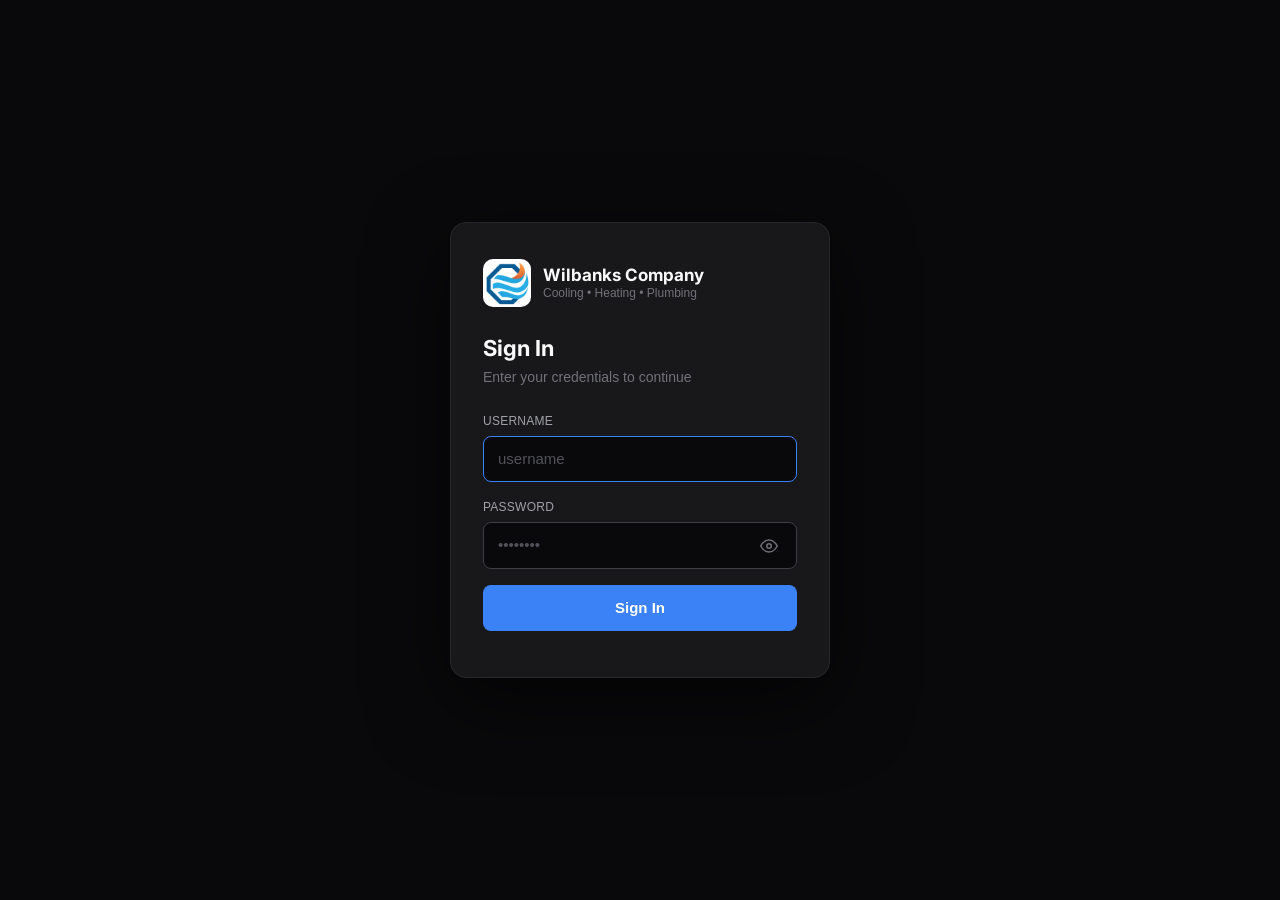
==== commit 8493ed48: "Production: customer type decides the name in customer list (index-CUCvh0Xv.js, wc-prod-v36) Co-auth" ====
--- a/index.html
+++ b/index.html
@@ -75,7 +75,7 @@
     <script>
       (function () {
         // JS bundle hash this page actually loaded with (kept in sync at deploy).
-        var LOADED_JS = "index-DTF7IaFL.js";
+        var LOADED_JS = "index-CUCvh0Xv.js";
         function clearSwCachesAndReload() {
           var done = false;
           function go() {
@@ -113,8 +113,8 @@
     </script>
 
     <script src="./auth-layer.js?v=wc-prod-v28"></script>
-    <script type="module" crossorigin src="./assets/index-DTF7IaFL.js?v=wc-prod-v35"></script>
-    <link rel="stylesheet" crossorigin href="./assets/index-B6sDZCxp.css?v=wc-prod-v35">
+    <script type="module" crossorigin src="./assets/index-CUCvh0Xv.js?v=wc-prod-v36"></script>
+    <link rel="stylesheet" crossorigin href="./assets/index-B6sDZCxp.css?v=wc-prod-v36">
     <style>
   /* wc-v254a: PWA full-screen base only. The legacy `main { left: 256px !important;
      padding-top: 0 !important }` override was removed — it fought v251's brand-band
